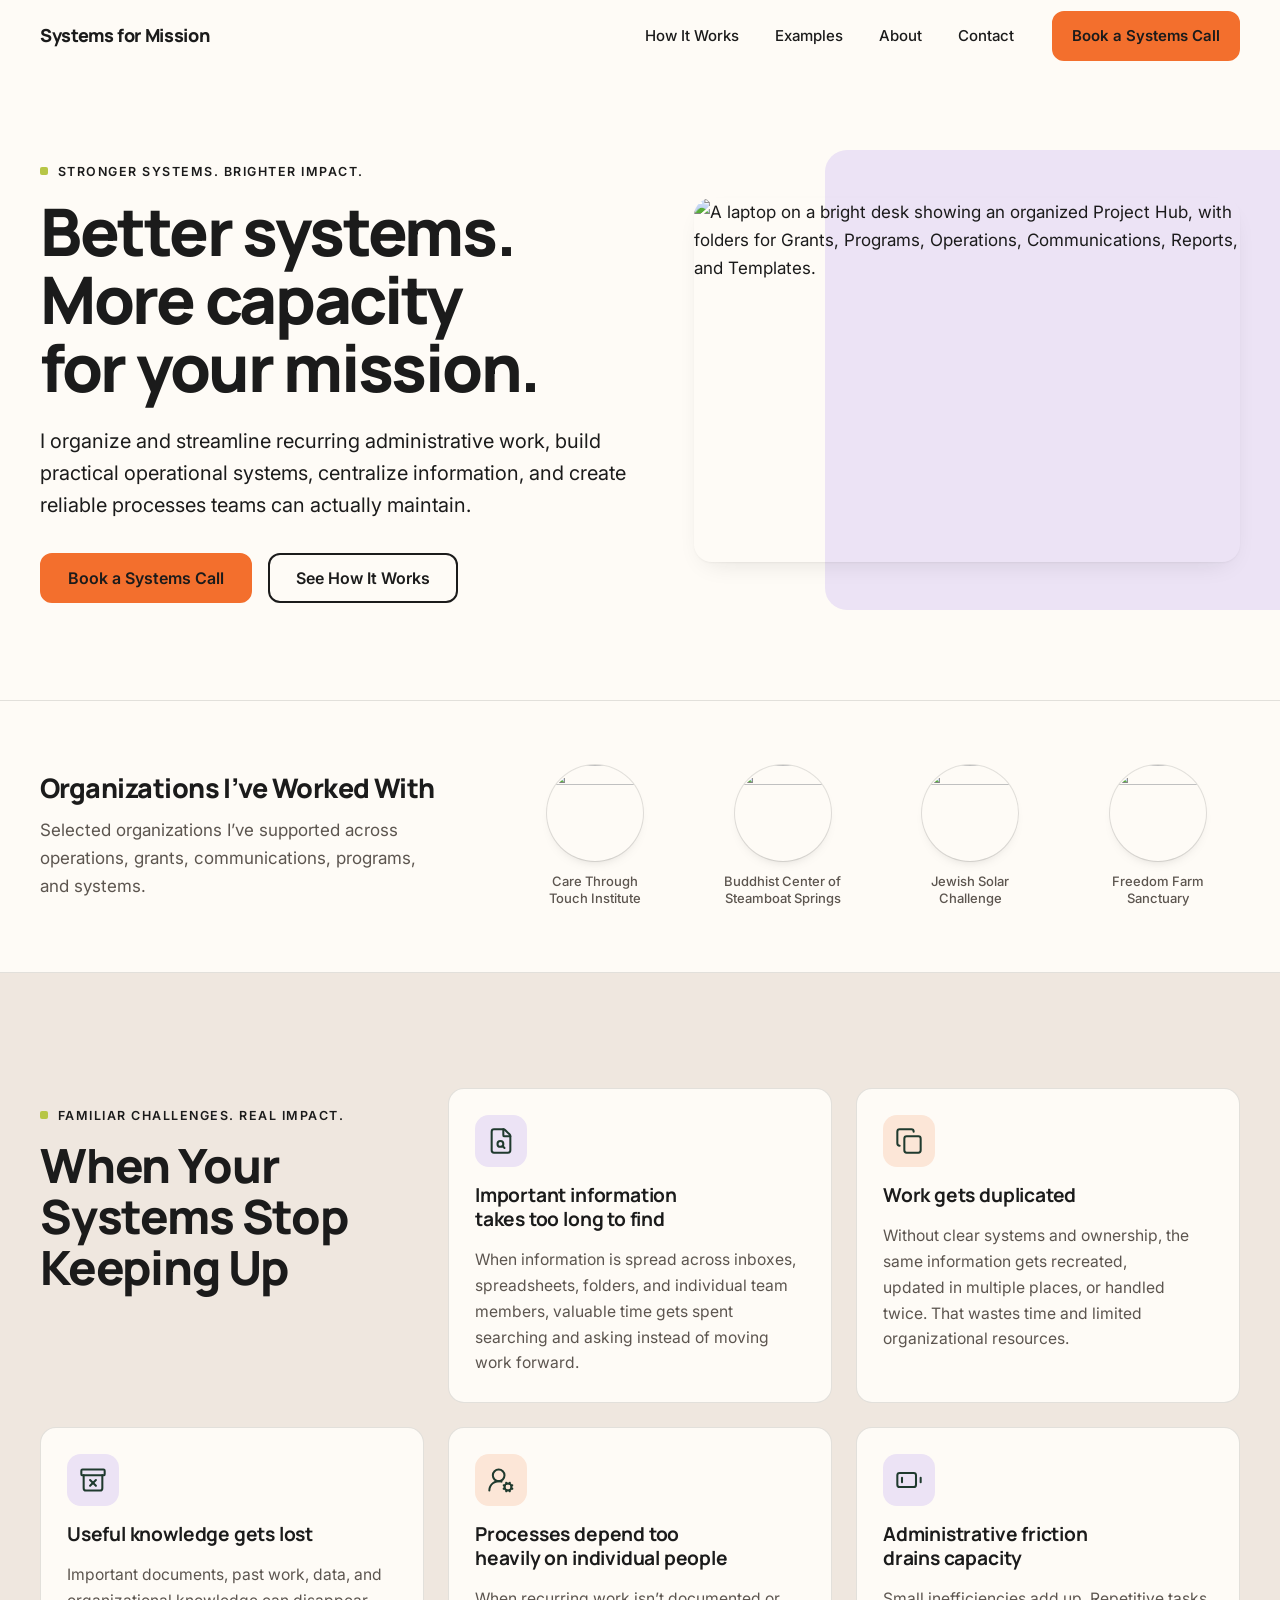
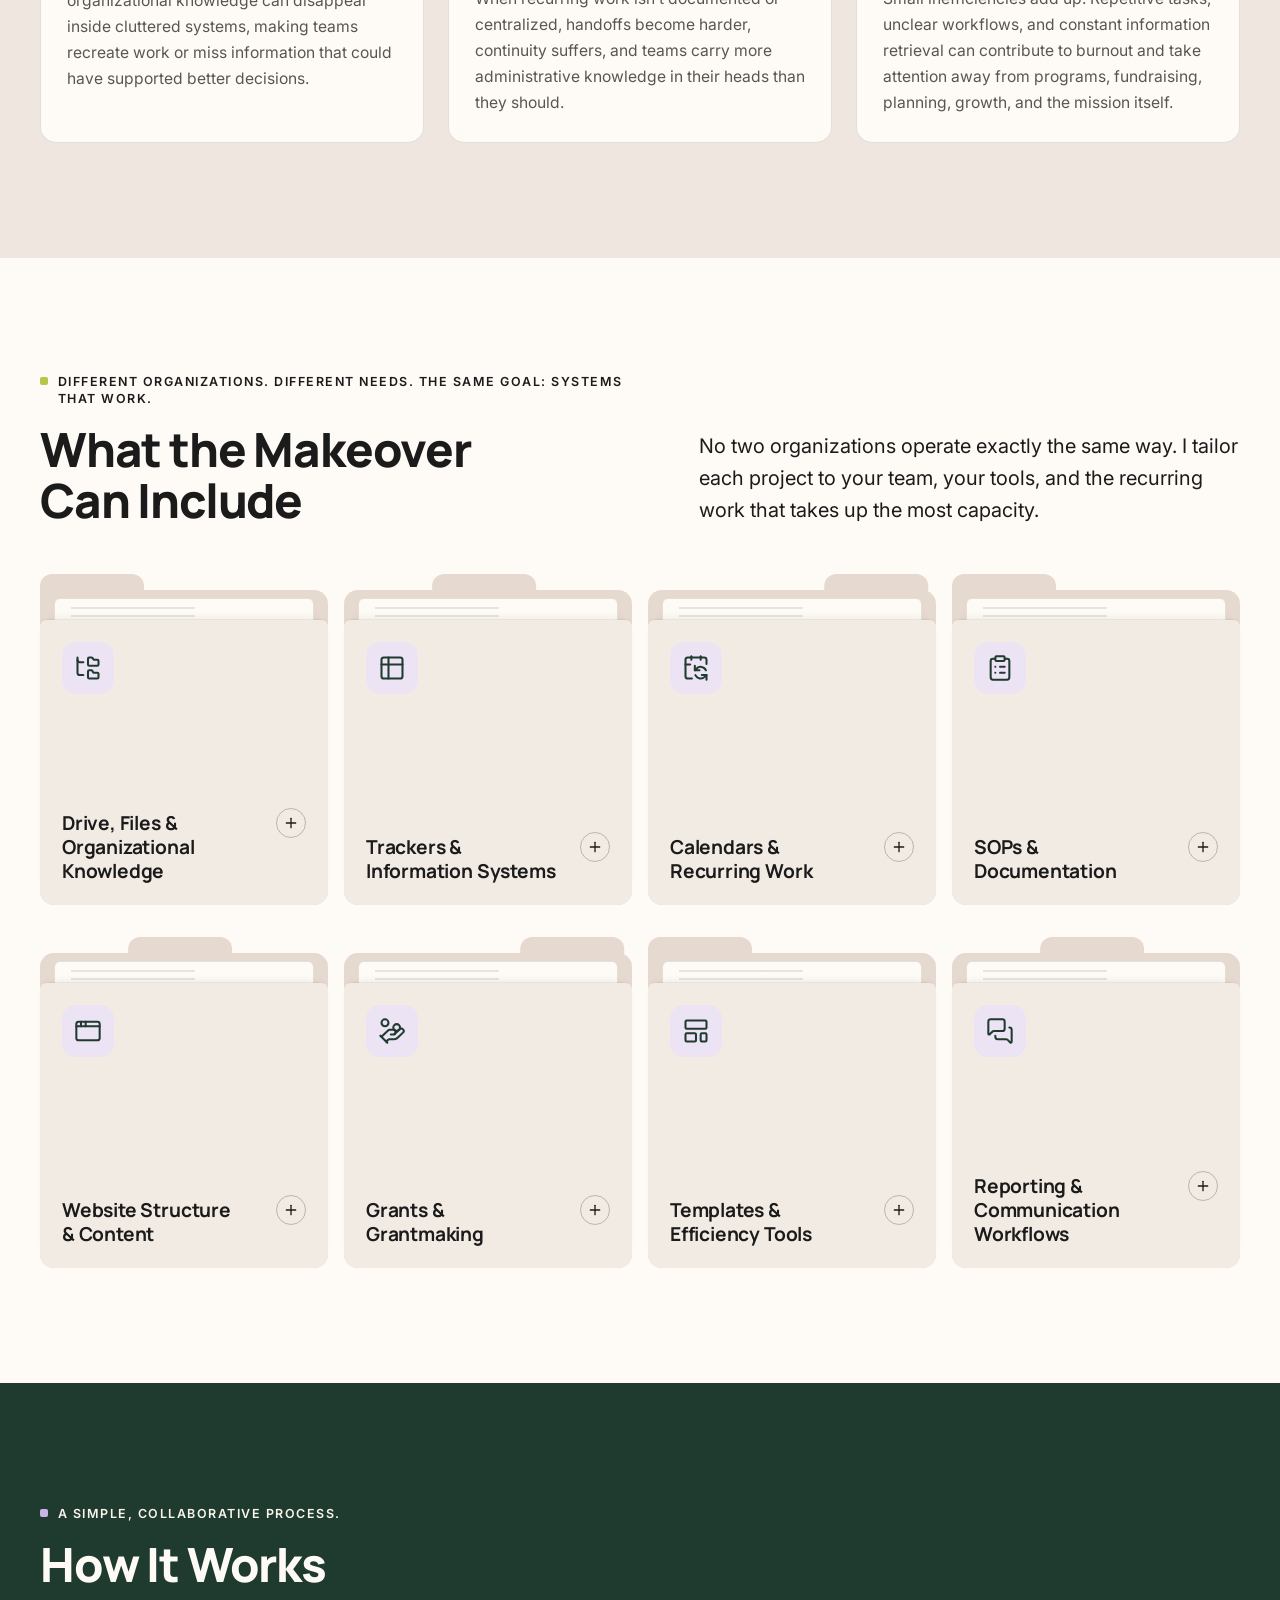
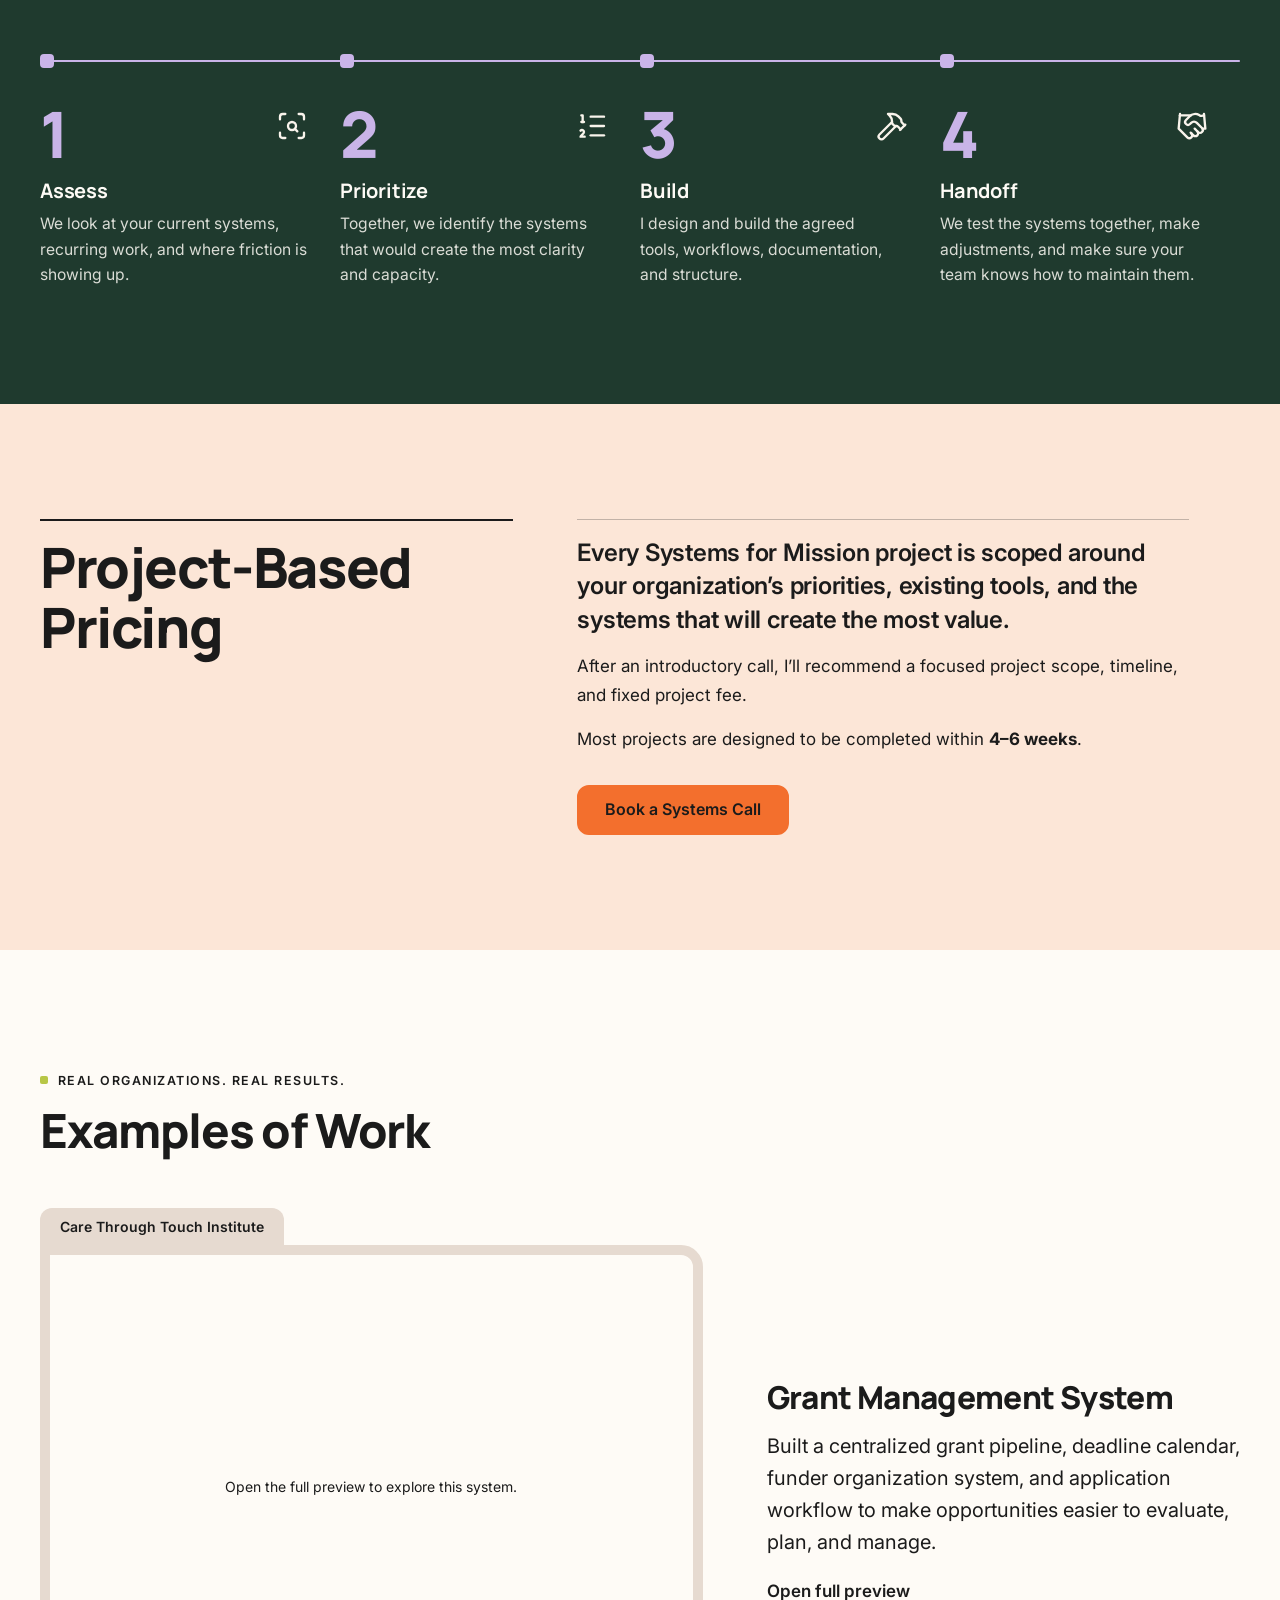
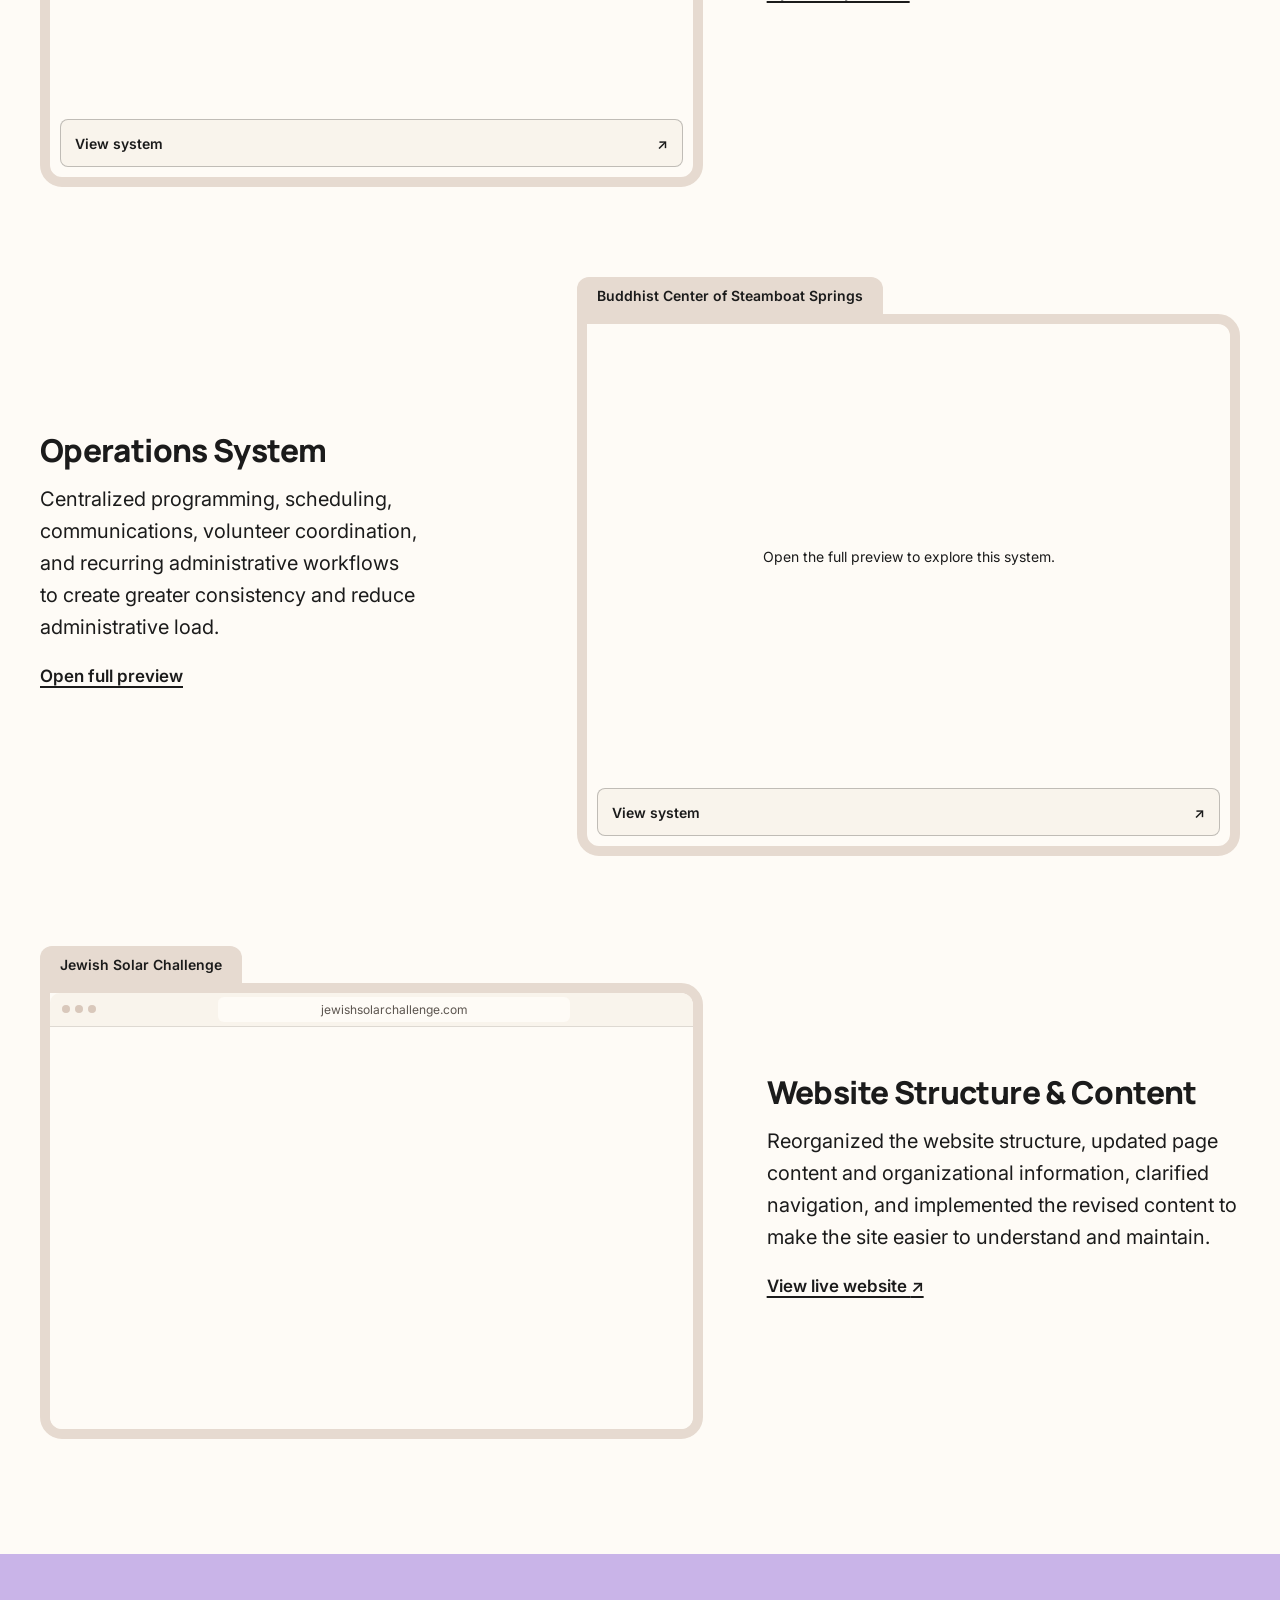
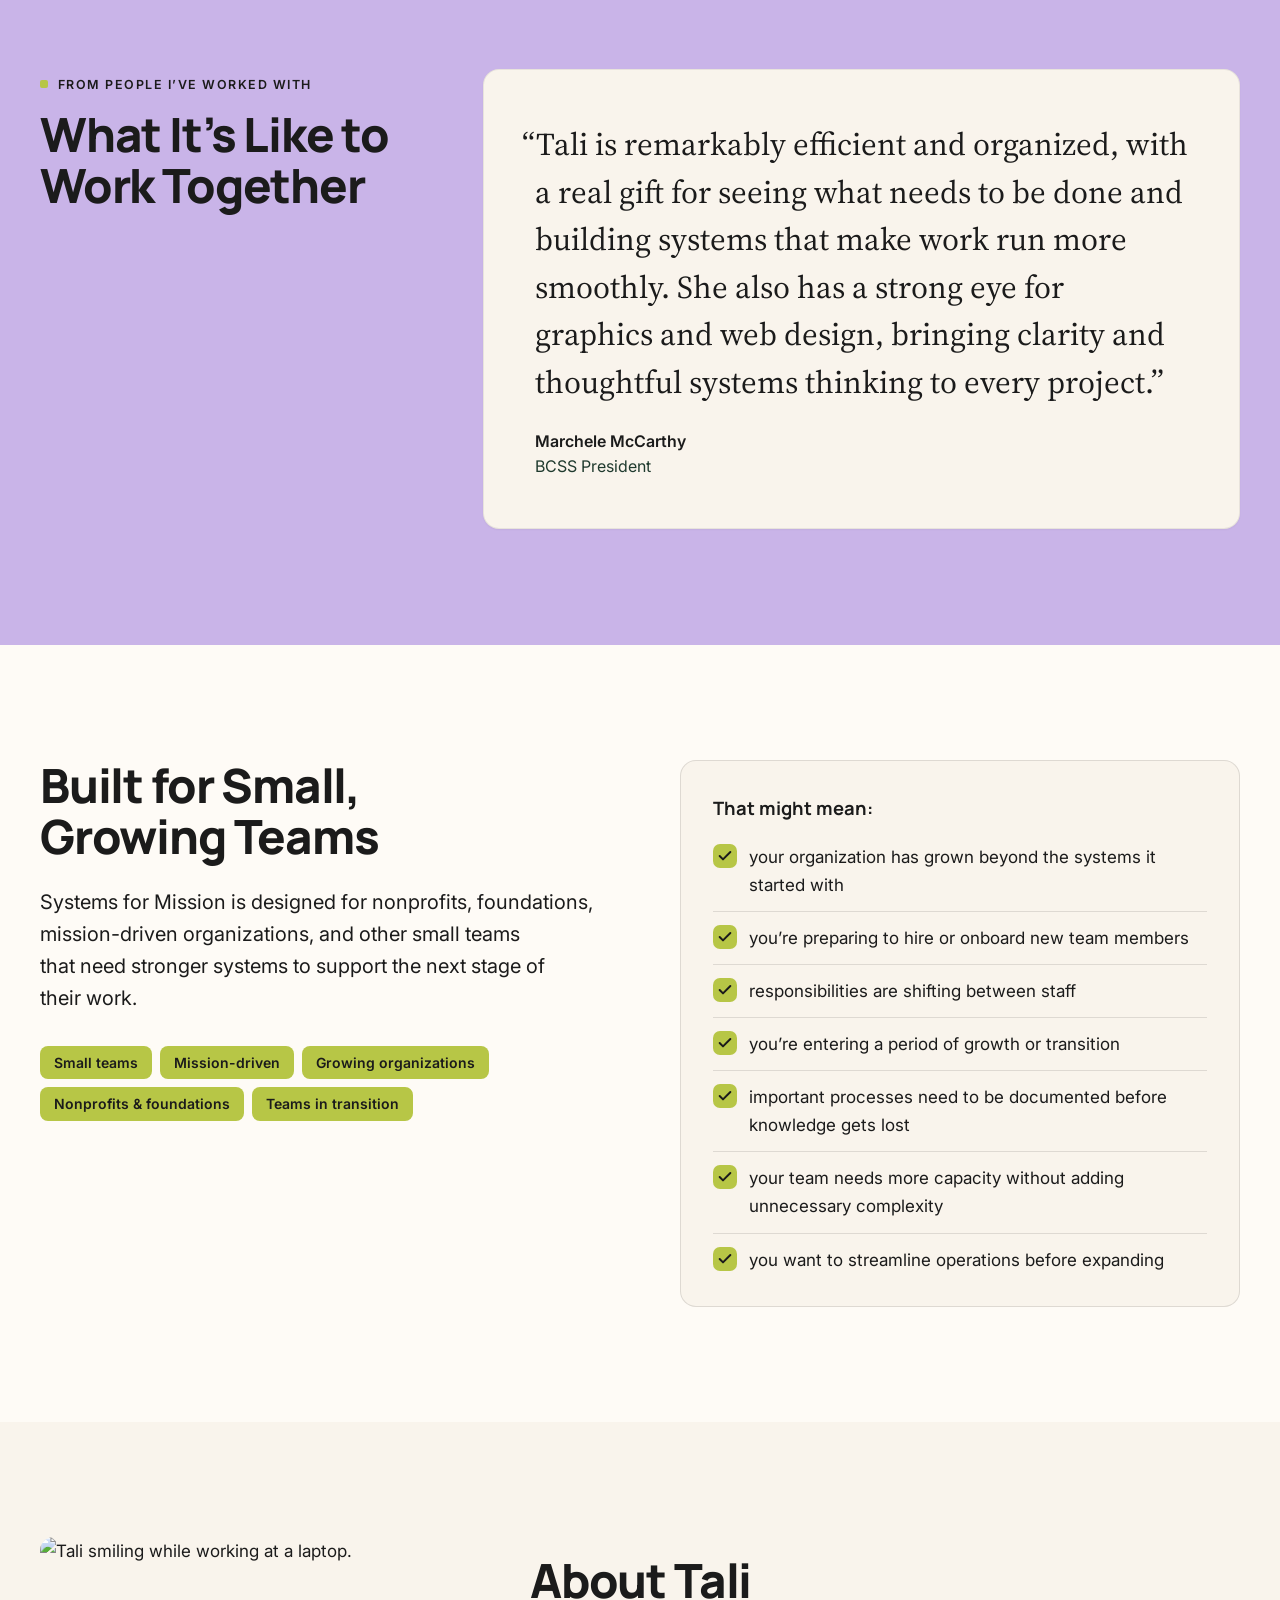
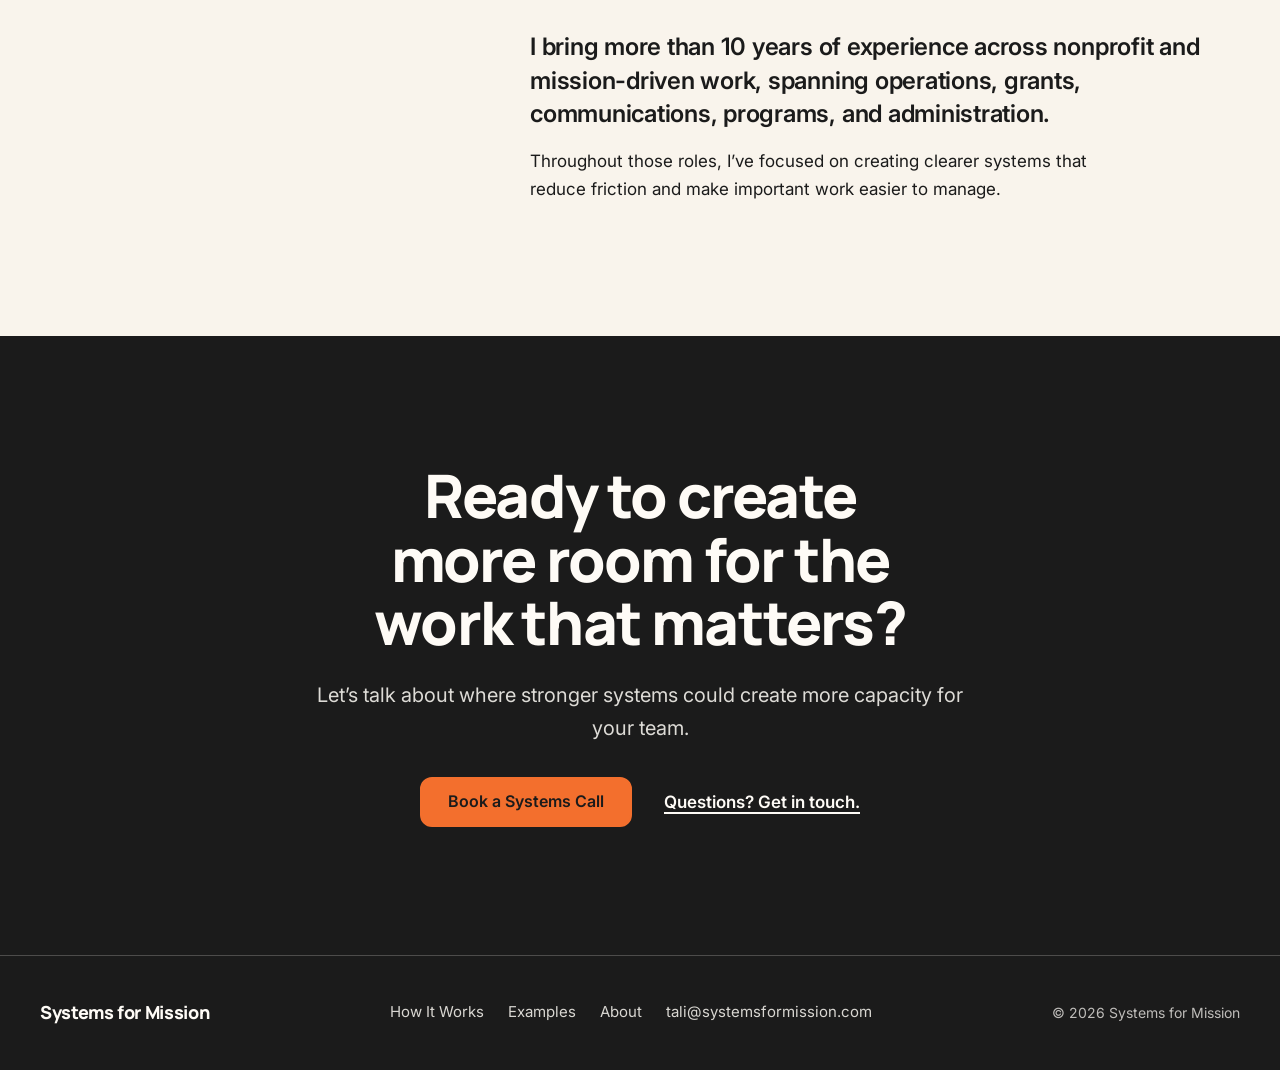
==== index.html @ cd00667f "Upload website" ====
<!doctype html>
<html lang="en">
<head>
  <meta charset="utf-8">
  <meta name="viewport" content="width=device-width, initial-scale=1">
  <title>Systems for Mission | Practical Operational Systems for Growing Teams</title>
  <meta name="description" content="Systems for Mission builds practical operational systems for nonprofits, foundations, mission-driven organizations, and growing teams, creating more clarity, consistency, and capacity for the work that matters.">
  <meta name="theme-color" content="#FEFBF6">

  <!-- Set og:url and an absolute og:image when the production domain and social image are ready. -->
  <meta property="og:type" content="website">
  <meta property="og:site_name" content="Systems for Mission">
  <meta property="og:title" content="Systems for Mission | Practical Operational Systems for Growing Teams">
  <meta property="og:description" content="Practical operational systems for nonprofits, foundations, mission-driven organizations, and growing teams. More clarity, consistency, and capacity for the work that matters.">
  <meta name="twitter:card" content="summary">

  <!-- Brand favicon -->
  <link rel="icon" href="assets/favicon.svg" type="image/svg+xml">

  <link rel="preconnect" href="https://fonts.googleapis.com">
  <link rel="preconnect" href="https://fonts.gstatic.com" crossorigin>
  <link rel="stylesheet" href="https://fonts.googleapis.com/css2?family=Inter:wght@400;500;600;700&family=Manrope:wght@600;700;800&family=Source+Serif+4:opsz,wght@8..60,400&display=swap">
  <link rel="stylesheet" href="styles.css">
  <script src="script.js" defer></script>
</head>
<body>
  <svg class="sprite" aria-hidden="true" focusable="false">
    <symbol id="i-file-search" viewBox="0 0 24 24"><path d="M6 22a2 2 0 0 1-2-2V4a2 2 0 0 1 2-2h8a2.4 2.4 0 0 1 1.704.706l3.588 3.588A2.4 2.4 0 0 1 20 8v12a2 2 0 0 1-2 2z"/><path d="M14 2v5a1 1 0 0 0 1 1h5"/><circle cx="11.5" cy="14.5" r="2.5"/><path d="M13.3 16.3 15 18"/></symbol>
    <symbol id="i-copy" viewBox="0 0 24 24"><rect width="14" height="14" x="8" y="8" rx="2" ry="2"/><path d="M4 16c-1.1 0-2-.9-2-2V4c0-1.1.9-2 2-2h10c1.1 0 2 .9 2 2"/></symbol>
    <symbol id="i-archive-x" viewBox="0 0 24 24"><rect width="20" height="5" x="2" y="3" rx="1"/><path d="M4 8v11a2 2 0 0 0 2 2h12a2 2 0 0 0 2-2V8"/><path d="m9.5 17 5-5"/><path d="m9.5 12 5 5"/></symbol>
    <symbol id="i-user-round-cog" viewBox="0 0 24 24"><path d="m14.305 19.53.923-.382"/><path d="m15.228 16.852-.923-.383"/><path d="m16.852 15.228-.383-.923"/><path d="m16.852 20.772-.383.924"/><path d="m19.148 15.228.383-.923"/><path d="m19.53 21.696-.382-.924"/><path d="M2 21a8 8 0 0 1 10.434-7.62"/><path d="m20.772 16.852.924-.383"/><path d="m20.772 19.148.924.383"/><circle cx="10" cy="8" r="5"/><circle cx="18" cy="18" r="3"/></symbol>
    <symbol id="i-battery-low" viewBox="0 0 24 24"><path d="M22 14v-4"/><path d="M6 14v-4"/><rect x="2" y="6" width="16" height="12" rx="2"/></symbol>
    <symbol id="i-hand-coins" viewBox="0 0 24 24"><path d="M11 15h2a2 2 0 1 0 0-4h-3c-.6 0-1.1.2-1.4.6L3 17"/><path d="m7 21 1.6-1.4c.3-.4.8-.6 1.4-.6h4c1.1 0 2.1-.4 2.8-1.2l4.6-4.4a2 2 0 0 0-2.750-2.910l-4.2 3.9"/><path d="m2 16 6 6"/><circle cx="16" cy="9" r="2.9"/><circle cx="6" cy="5" r="3"/></symbol>
    <symbol id="i-table-2" viewBox="0 0 24 24"><path d="M3 9h18"/><path d="M9 3v18"/><rect x="3" y="3" width="18" height="18" rx="2"/></symbol>
    <symbol id="i-calendar-sync" viewBox="0 0 24 24"><path d="M11 10v4h4"/><path d="m11 14 1.535-1.605a5 5 0 018 1.5"/><path d="M16 2v3"/><path d="m21 18-1.535 1.605a5 5 0 01-8-1.5"/><path d="M21 22v-4h-4"/><path d="M21 8.517V5a2 2 0 00-2-2H5a2 2 0 00-2 2v14a2 2 0 002 2h3.517"/><path d="M3 9h4"/><path d="M8 2v3"/></symbol>
    <symbol id="i-clipboard-list" viewBox="0 0 24 24"><rect width="8" height="4" x="8" y="2" rx="1" ry="1"/><path d="M16 4h2a2 2 0 0 1 2 2v14a2 2 0 0 1-2 2H6a2 2 0 0 1-2-2V6a2 2 0 0 1 2-2h2"/><path d="M12 11h4"/><path d="M12 16h4"/><path d="M8 11h.01"/><path d="M8 16h.01"/></symbol>
    <symbol id="i-folder-tree" viewBox="0 0 24 24"><path d="M20 10a1 1 0 0 0 1-1V6a1 1 0 0 0-1-1h-2.5a1 1 0 0 1-.8-.4l-.9-1.2A1 1 0 0 0 15 3h-2a1 1 0 0 0-1 1v5a1 1 0 0 0 1 1Z"/><path d="M20 21a1 1 0 0 0 1-1v-3a1 1 0 0 0-1-1h-2.9a1 1 0 0 1-.88-.55l-.42-.85a1 1 0 0 0-.92-.6H13a1 1 0 0 0-1 1v5a1 1 0 0 0 1 1Z"/><path d="M3 5a2 2 0 0 0 2 2h3"/><path d="M3 3v13a2 2 0 0 0 2 2h3"/></symbol>
    <symbol id="i-layout-template" viewBox="0 0 24 24"><rect width="18" height="7" x="3" y="3" rx="1"/><rect width="9" height="7" x="3" y="14" rx="1"/><rect width="5" height="7" x="16" y="14" rx="1"/></symbol>
    <symbol id="i-messages-square" viewBox="0 0 24 24"><path d="M16 10a2 2 0 0 1-2 2H6.828a2 2 0 0 0-1.414.586l-2.202 2.202A.71.71 0 0 1 2 14.286V4a2 2 0 0 1 2-2h10a2 2 0 0 1 2 2z"/><path d="M20 9a2 2 0 0 1 2 2v10.286a.71.71 0 0 1-1.212.502l-2.202-2.202A2 2 0 0 0 17.172 19H10a2 2 0 0 1-2-2v-1"/></symbol>
    <symbol id="i-scan-search" viewBox="0 0 24 24"><path d="M3 7V5a2 2 0 0 1 2-2h2"/><path d="M17 3h2a2 2 0 0 1 2 2v2"/><path d="M21 17v2a2 2 0 0 1-2 2h-2"/><path d="M7 21H5a2 2 0 0 1-2-2v-2"/><circle cx="12" cy="12" r="3"/><path d="m16 16-1.9-1.9"/></symbol>
    <symbol id="i-list-ordered" viewBox="0 0 24 24"><path d="M11 5h10"/><path d="M11 12h10"/><path d="M11 19h10"/><path d="M4 4h1v5"/><path d="M4 9h2"/><path d="M6.5 20H3.4c0-1 2.6-1.925 2.6-3.5a1.5 1.5 0 0 0-2.6-1.020"/></symbol>
    <symbol id="i-hammer" viewBox="0 0 24 24"><path d="m15 12-9.373 9.373a1 1 0 0 1-3.001-3L12 9"/><path d="m18 15 4-4"/><path d="m21.5 11.5-1.914-1.914A2 2 0 0 1 19 8.172v-.344a2 2 0 0 0-.586-1.414l-1.657-1.657A6 6 0 0 0 12.516 3H9l1.243 1.243A6 6 0 0 1 12 8.485V10l2 2h1.172a2 2 0 0 1 1.414.586L18.5 14.5"/></symbol>
    <symbol id="i-handshake" viewBox="0 0 24 24"><path d="m11 17 2 2a1 1 0 1 0 3-3"/><path d="m14 14 2.5 2.5a1 1 0 1 0 3-3l-3.880-3.880a3 3 0 0 0-4.240 0l-.880.880a1 1 0 1 1-3-3l2.810-2.810a5.790 5.790 0 0 1 7.060-.870l.470.280a2 2 0 0 0 1.420.250L21 4"/><path d="m21 3 1 11h-2"/><path d="M3 3 2 14l6.5 6.5a1 1 0 1 0 3-3"/><path d="M3 4h8"/></symbol>
    <symbol id="i-check" viewBox="0 0 24 24"><path d="M20 6 9 17l-5-5"/></symbol>
    <symbol id="i-menu" viewBox="0 0 24 24"><path d="M4 5h16"/><path d="M4 12h16"/><path d="M4 19h16"/></symbol>
    <symbol id="i-app-window" viewBox="0 0 24 24"><rect x="2" y="4" width="20" height="16" rx="2"/><path d="M10 4v4"/><path d="M2 8h20"/><path d="M6 4v4"/></symbol>
    <symbol id="i-plus" viewBox="0 0 24 24"><path d="M5 12h14"/><path d="M12 5v14"/></symbol>
    <symbol id="i-x" viewBox="0 0 24 24"><path d="M18 6 6 18"/><path d="m6 6 12 12"/></symbol>
  </svg>
  <a class="skip-link" href="#main">Skip to main content</a>

  <header class="site-header" id="top">
    <div class="container header-inner">
      <a class="wordmark" href="#top" aria-label="Systems for Mission, back to top">Systems for Mission</a>

      <nav class="site-nav" id="site-nav" aria-label="Main">
        <ul class="nav-list">
          <li><a href="#how-it-works">How It Works</a></li>
          <li><a href="#examples">Examples</a></li>
          <li><a href="#about">About</a></li>
          <li><a href="#contact">Contact</a></li>
        </ul>
        <a class="btn btn-primary nav-cta-mobile" data-booking-link href="https://calendar.app.google/jnBJVvNXCExCcWvy8" target="_blank" rel="noopener noreferrer">Book a Systems Call<span class="visually-hidden"> (opens in a new tab)</span></a>
      </nav>

      <div class="header-actions">
        <a class="btn btn-primary btn-sm header-cta" data-booking-link href="https://calendar.app.google/jnBJVvNXCExCcWvy8" target="_blank" rel="noopener noreferrer">Book a Systems Call<span class="visually-hidden"> (opens in a new tab)</span></a>
        <button class="menu-toggle" type="button" aria-expanded="false" aria-controls="site-nav">
          <svg class="icon icon-ui icon-open" aria-hidden="true"><use href="#i-menu"/></svg>
          <svg class="icon icon-ui icon-close" aria-hidden="true"><use href="#i-x"/></svg>
          <span class="visually-hidden">Menu</span>
        </button>
      </div>
    </div>
  </header>

  <main id="main" tabindex="-1">

    <!-- HERO: open editorial two-column -->
    <section class="hero" aria-labelledby="hero-title">
      <div class="container hero-grid">
        <div class="hero-copy">
          <p class="label">Stronger systems. Brighter impact.</p>
          <h1 class="hero-title" id="hero-title">
            <span>Better systems.</span>
            <span>More capacity</span>
            <span>for your mission.</span>
          </h1>
          <p class="hero-lead">I organize and streamline recurring administrative work, build practical operational systems, centralize information, and create reliable processes teams can actually maintain.</p>
          <div class="btn-row">
            <a class="btn btn-primary" data-booking-link href="https://calendar.app.google/jnBJVvNXCExCcWvy8" target="_blank" rel="noopener noreferrer">Book a Systems Call<span class="visually-hidden"> (opens in a new tab)</span></a>
            <a class="btn btn-secondary" href="#how-it-works">See How It Works</a>
          </div>
        </div>
        <div class="hero-media">
          <img src="assets/hero-systems-for-mission.webp" width="1600" height="1067" fetchpriority="high" decoding="async"
               alt="A laptop on a bright desk showing an organized Project Hub, with folders for Grants, Programs, Operations, Communications, Reports, and Templates.">
        </div>
      </div>
    </section>

    <!-- ORGANIZATIONS: minimal credibility strip -->
    <section class="orgs" aria-labelledby="orgs-title">
      <div class="container orgs-grid">
        <div class="orgs-copy">
          <h2 class="orgs-title" id="orgs-title">Organizations I’ve Worked With</h2>
          <p>Selected organizations I’ve supported across operations, grants, communications, programs, and systems.</p>
        </div>
        <ul class="logo-list">
          <li class="logo-item">
            <img src="assets/logo-cti.webp" width="240" height="240" loading="lazy" decoding="async" alt="">
            <span>Care Through Touch Institute</span>
          </li>
          <li class="logo-item">
            <img src="assets/logo-buddhist-center.webp" width="240" height="240" loading="lazy" decoding="async" alt="">
            <span>Buddhist Center of Steamboat Springs</span>
          </li>
          <li class="logo-item">
            <img src="assets/logo-jewish-solar-challenge.webp" width="240" height="240" loading="lazy" decoding="async" alt="">
            <span>Jewish Solar Challenge</span>
          </li>
          <li class="logo-item">
            <img src="assets/logo-freedom-farm-sanctuary.webp" width="240" height="240" loading="lazy" decoding="async" alt="">
            <span>Freedom Farm Sanctuary</span>
          </li>
        </ul>
      </div>
    </section>

    <!-- PAIN POINTS: compact, cohesive grid -->
    <section class="section section-sand" aria-labelledby="pain-title">
      <div class="container">
        <div class="pain-grid">
          <header class="pain-intro">
            <p class="label">Familiar challenges. Real impact.</p>
            <h2 class="section-title" id="pain-title">When Your Systems Stop Keeping Up</h2>
          </header>

          <article class="card pain-card">
            <span class="icon-box"><svg class="icon" aria-hidden="true"><use href="#i-file-search"/></svg></span>
            <h3 class="card-title">Important information takes too long to find</h3>
            <p>When information is spread across inboxes, spreadsheets, folders, and individual team members, valuable time gets spent searching and asking instead of moving work forward.</p>
          </article>

          <article class="card pain-card">
            <span class="icon-box icon-box-warm"><svg class="icon" aria-hidden="true"><use href="#i-copy"/></svg></span>
            <h3 class="card-title">Work gets duplicated</h3>
            <p>Without clear systems and ownership, the same information gets recreated, updated in multiple places, or handled twice. That wastes time and limited organizational resources.</p>
          </article>

          <article class="card pain-card">
            <span class="icon-box"><svg class="icon" aria-hidden="true"><use href="#i-archive-x"/></svg></span>
            <h3 class="card-title">Useful knowledge gets lost</h3>
            <p>Important documents, past work, data, and organizational knowledge can disappear inside cluttered systems, making teams recreate work or miss information that could have supported better decisions.</p>
          </article>

          <article class="card pain-card">
            <span class="icon-box icon-box-warm"><svg class="icon" aria-hidden="true"><use href="#i-user-round-cog"/></svg></span>
            <h3 class="card-title">Processes depend too heavily on individual people</h3>
            <p>When recurring work isn’t documented or centralized, handoffs become harder, continuity suffers, and teams carry more administrative knowledge in their heads than they should.</p>
          </article>

          <article class="card pain-card">
            <span class="icon-box"><svg class="icon" aria-hidden="true"><use href="#i-battery-low"/></svg></span>
            <h3 class="card-title">Administrative friction drains capacity</h3>
            <p>Small inefficiencies add up. Repetitive tasks, unclear workflows, and constant information retrieval can contribute to burnout and take attention away from programs, fundraising, planning, growth, and the mission itself.</p>
          </article>
        </div>
      </div>
    </section>

    <!-- SERVICES: interactive file folders -->
    <section class="section services" aria-labelledby="services-title">
      <div class="container">
        <div class="folders">
          <header class="folders-intro">
            <p class="label">Different organizations. Different needs. The same goal: systems that work.</p>
            <h2 class="section-title" id="services-title">What the Makeover Can Include</h2>
            <p class="intro">No two organizations operate exactly the same way. I tailor each project to your team, your tools, and the recurring work that takes up the most capacity.</p>
          </header>

          <ul class="folder-list" role="list">
          <li class="folder">
            <span class="folder-tab" aria-hidden="true"></span>
            <span class="folder-paper" aria-hidden="true"></span>
            <div class="folder-front">
              <span class="icon-box"><svg class="icon" aria-hidden="true"><use href="#i-folder-tree"/></svg></span>
              <div class="folder-content">
                <h3 class="folder-title">
                  <button class="folder-toggle" type="button" aria-expanded="false" aria-controls="svc-1">
                    <span>Drive, Files &amp; Organizational Knowledge</span>
                    <svg class="icon icon-plus" aria-hidden="true"><use href="#i-plus"/></svg>
                  </button>
                </h3>
                <div class="folder-desc" id="svc-1"><div><p>A complete reorganization of your Drive or file-management system, including clearer folder structures, naming conventions, filing systems, and master documents.</p></div></div>
              </div>
            </div>
          </li>
          <li class="folder">
            <span class="folder-tab" aria-hidden="true"></span>
            <span class="folder-paper" aria-hidden="true"></span>
            <div class="folder-front">
              <span class="icon-box"><svg class="icon" aria-hidden="true"><use href="#i-table-2"/></svg></span>
              <div class="folder-content">
                <h3 class="folder-title">
                  <button class="folder-toggle" type="button" aria-expanded="false" aria-controls="svc-2">
                    <span>Trackers &amp; Information Systems</span>
                    <svg class="icon icon-plus" aria-hidden="true"><use href="#i-plus"/></svg>
                  </button>
                </h3>
                <div class="folder-desc" id="svc-2"><div><p>Clear, centralized trackers for programs, contacts, projects, outreach, data, deadlines, and other information your team needs to manage consistently.</p></div></div>
              </div>
            </div>
          </li>
          <li class="folder">
            <span class="folder-tab" aria-hidden="true"></span>
            <span class="folder-paper" aria-hidden="true"></span>
            <div class="folder-front">
              <span class="icon-box"><svg class="icon" aria-hidden="true"><use href="#i-calendar-sync"/></svg></span>
              <div class="folder-content">
                <h3 class="folder-title">
                  <button class="folder-toggle" type="button" aria-expanded="false" aria-controls="svc-3">
                    <span>Calendars &amp; Recurring Work</span>
                    <svg class="icon icon-plus" aria-hidden="true"><use href="#i-plus"/></svg>
                  </button>
                </h3>
                <div class="folder-desc" id="svc-3"><div><p>Practical systems for recurring responsibilities, deadlines, scheduling, reminders, and planning ahead.</p></div></div>
              </div>
            </div>
          </li>
          <li class="folder">
            <span class="folder-tab" aria-hidden="true"></span>
            <span class="folder-paper" aria-hidden="true"></span>
            <div class="folder-front">
              <span class="icon-box"><svg class="icon" aria-hidden="true"><use href="#i-clipboard-list"/></svg></span>
              <div class="folder-content">
                <h3 class="folder-title">
                  <button class="folder-toggle" type="button" aria-expanded="false" aria-controls="svc-4">
                    <span>SOPs &amp; Documentation</span>
                    <svg class="icon icon-plus" aria-hidden="true"><use href="#i-plus"/></svg>
                  </button>
                </h3>
                <div class="folder-desc" id="svc-4"><div><p>Straightforward guides, checklists, and documentation that make recurring processes easier to follow, share, and hand off.</p></div></div>
              </div>
            </div>
          </li>
          <li class="folder">
            <span class="folder-tab" aria-hidden="true"></span>
            <span class="folder-paper" aria-hidden="true"></span>
            <div class="folder-front">
              <span class="icon-box"><svg class="icon" aria-hidden="true"><use href="#i-app-window"/></svg></span>
              <div class="folder-content">
                <h3 class="folder-title">
                  <button class="folder-toggle" type="button" aria-expanded="false" aria-controls="svc-5">
                    <span>Website Structure &amp; Content</span>
                    <svg class="icon icon-plus" aria-hidden="true"><use href="#i-plus"/></svg>
                  </button>
                </h3>
                <div class="folder-desc" id="svc-5"><div><p>Reorganizing website pages, updating copy and information, improving navigation, and implementing changes on platforms such as Wix and Squarespace.</p></div></div>
              </div>
            </div>
          </li>
          <li class="folder">
            <span class="folder-tab" aria-hidden="true"></span>
            <span class="folder-paper" aria-hidden="true"></span>
            <div class="folder-front">
              <span class="icon-box"><svg class="icon" aria-hidden="true"><use href="#i-hand-coins"/></svg></span>
              <div class="folder-content">
                <h3 class="folder-title">
                  <button class="folder-toggle" type="button" aria-expanded="false" aria-controls="svc-6">
                    <span>Grants &amp; Grantmaking</span>
                    <svg class="icon icon-plus" aria-hidden="true"><use href="#i-plus"/></svg>
                  </button>
                </h3>
                <div class="folder-desc" id="svc-6"><div><p>Systems for both sides of the funding process, from managing opportunities, applications, deadlines, and reporting to organizing applicants, grantees, reviews, decisions, and award tracking.</p></div></div>
              </div>
            </div>
          </li>
          <li class="folder">
            <span class="folder-tab" aria-hidden="true"></span>
            <span class="folder-paper" aria-hidden="true"></span>
            <div class="folder-front">
              <span class="icon-box"><svg class="icon" aria-hidden="true"><use href="#i-layout-template"/></svg></span>
              <div class="folder-content">
                <h3 class="folder-title">
                  <button class="folder-toggle" type="button" aria-expanded="false" aria-controls="svc-7">
                    <span>Templates &amp; Efficiency Tools</span>
                    <svg class="icon icon-plus" aria-hidden="true"><use href="#i-plus"/></svg>
                  </button>
                </h3>
                <div class="folder-desc" id="svc-7"><div><p>Reusable templates, master documents, agreements, email language, and other tools that reduce repetitive work and make processes more consistent.</p></div></div>
              </div>
            </div>
          </li>
          <li class="folder">
            <span class="folder-tab" aria-hidden="true"></span>
            <span class="folder-paper" aria-hidden="true"></span>
            <div class="folder-front">
              <span class="icon-box"><svg class="icon" aria-hidden="true"><use href="#i-messages-square"/></svg></span>
              <div class="folder-content">
                <h3 class="folder-title">
                  <button class="folder-toggle" type="button" aria-expanded="false" aria-controls="svc-8">
                    <span>Reporting &amp; Communication Workflows</span>
                    <svg class="icon icon-plus" aria-hidden="true"><use href="#i-plus"/></svg>
                  </button>
                </h3>
                <div class="folder-desc" id="svc-8"><div><p>Simple systems for collecting information, preparing updates, tracking progress, and supporting recurring internal or external communications.</p></div></div>
              </div>
            </div>
          </li>
          </ul>
        </div>
      </div>
    </section>

    <!-- HOW IT WORKS: Pine section with a process flow -->
    <section class="section how" id="how-it-works" aria-labelledby="how-title">
      <div class="container">
        <header class="how-head">
          <p class="label label-on-dark">A simple, collaborative process.</p>
          <h2 class="section-title" id="how-title">How It Works</h2>
        </header>
        <ol class="steps">
          <li class="step">
            <span class="step-node" aria-hidden="true"></span>
            <div class="step-head">
              <span class="step-num" aria-hidden="true">1</span>
              <svg class="icon icon-step" aria-hidden="true"><use href="#i-scan-search"/></svg>
            </div>
            <h3 class="card-title"><span class="visually-hidden">Step 1: </span>Assess</h3>
            <p>We look at your current systems, recurring work, and where friction is showing up.</p>
          </li>
          <li class="step">
            <span class="step-node" aria-hidden="true"></span>
            <div class="step-head">
              <span class="step-num" aria-hidden="true">2</span>
              <svg class="icon icon-step" aria-hidden="true"><use href="#i-list-ordered"/></svg>
            </div>
            <h3 class="card-title"><span class="visually-hidden">Step 2: </span>Prioritize</h3>
            <p>Together, we identify the systems that would create the most clarity and capacity.</p>
          </li>
          <li class="step">
            <span class="step-node" aria-hidden="true"></span>
            <div class="step-head">
              <span class="step-num" aria-hidden="true">3</span>
              <svg class="icon icon-step" aria-hidden="true"><use href="#i-hammer"/></svg>
            </div>
            <h3 class="card-title"><span class="visually-hidden">Step 3: </span>Build</h3>
            <p>I design and build the agreed tools, workflows, documentation, and structure.</p>
          </li>
          <li class="step">
            <span class="step-node" aria-hidden="true"></span>
            <div class="step-head">
              <span class="step-num" aria-hidden="true">4</span>
              <svg class="icon icon-step" aria-hidden="true"><use href="#i-handshake"/></svg>
            </div>
            <h3 class="card-title"><span class="visually-hidden">Step 4: </span>Handoff</h3>
            <p>We test the systems together, make adjustments, and make sure your team knows how to maintain them.</p>
          </li>
        </ol>
      </div>
    </section>

    <!-- PRICING: apricot-tinted editorial -->
    <section class="section pricing" aria-labelledby="pricing-title">
      <div class="container pricing-grid">
        <h2 class="section-title pricing-title" id="pricing-title"><span class="nowrap">Project-Based</span> Pricing</h2>
        <div class="pricing-body">
          <p class="pricing-lead">Every Systems for Mission project is scoped around your organization’s priorities, existing tools, and the systems that will create the most value.</p>
          <p>After an introductory call, I’ll recommend a focused project scope, timeline, and fixed project fee.</p>
          <p>Most projects are designed to be completed within <strong>4–6 weeks</strong>.</p>
          <a class="btn btn-primary" data-booking-link href="https://calendar.app.google/jnBJVvNXCExCcWvy8" target="_blank" rel="noopener noreferrer">Book a Systems Call<span class="visually-hidden"> (opens in a new tab)</span></a>
        </div>
      </div>
    </section>

    <!-- EXAMPLES: complete, locally rendered HTML systems -->
    <section class="section" id="examples" aria-labelledby="examples-title">
      <div class="container">
        <header class="section-head">
          <p class="label">Real organizations. Real results.</p>
          <h2 class="section-title" id="examples-title">Examples of Work</h2>
        </header>

        <div class="cases">
          <article class="case">
            <div class="case-file">
              <p class="case-tab">Care Through Touch Institute</p>
              <div class="case-media system-preview" data-system="assets/grant-pipeline.html">
                <div class="system-overview" aria-hidden="true">
                  <iframe src="assets/grant-pipeline.html" title="Grant Management System overview" loading="lazy" tabindex="-1" inert></iframe>
                  <p class="preview-fallback">Open the full preview to explore this system.</p>
                </div>
                <a class="preview-open" href="assets/grant-pipeline.html" data-preview data-title="Grant Management System">View system <span aria-hidden="true">↗</span><span class="visually-hidden">: Grant Management System</span></a>
              </div>
            </div>
            <div class="case-copy">
              <h3 class="case-title">Grant Management System</h3>
              <p>Built a centralized grant pipeline, deadline calendar, funder organization system, and application workflow to make opportunities easier to evaluate, plan, and manage.</p>
              <a class="text-link case-link" href="assets/grant-pipeline.html" data-preview data-title="Grant Management System">Open full preview<span class="visually-hidden">: Grant Management System</span></a>
            </div>
          </article>

          <article class="case case-flip">
            <div class="case-file">
              <p class="case-tab">Buddhist Center of Steamboat Springs</p>
              <div class="case-media system-preview" data-system="assets/operations-tracker.html">
                <div class="system-overview" aria-hidden="true">
                  <iframe src="assets/operations-tracker.html" title="Operations System overview" loading="lazy" tabindex="-1" inert></iframe>
                  <p class="preview-fallback">Open the full preview to explore this system.</p>
                </div>
                <a class="preview-open" href="assets/operations-tracker.html" data-preview data-title="Operations System">View system <span aria-hidden="true">↗</span><span class="visually-hidden">: Operations System</span></a>
              </div>
            </div>
            <div class="case-copy">
              <h3 class="case-title">Operations System</h3>
              <p>Centralized programming, scheduling, communications, volunteer coordination, and recurring administrative workflows to create greater consistency and reduce administrative load.</p>
              <a class="text-link case-link" href="assets/operations-tracker.html" data-preview data-title="Operations System">Open full preview<span class="visually-hidden">: Operations System</span></a>
            </div>
          </article>

          <article class="case">
            <div class="case-file">
              <p class="case-tab">Jewish Solar Challenge</p>
              <div class="case-media site-preview">
                <div class="site-bar" aria-hidden="true">
                  <span class="site-dots"><i></i><i></i><i></i></span>
                  <span class="site-url">jewishsolarchallenge.com</span>
                </div>
                <div class="site-frame">
                  <iframe src="https://www.jewishsolarchallenge.com/"
                          title="Jewish Solar Challenge Website — live, scrollable homepage"
                          loading="lazy"></iframe>
                </div>
              </div>
            </div>
            <div class="case-copy">
              <h3 class="case-title">Website Structure &amp; Content</h3>
              <p>Reorganized the website structure, updated page content and organizational information, clarified navigation, and implemented the revised content to make the site easier to understand and maintain.</p>
              <a class="text-link case-link" href="https://www.jewishsolarchallenge.com/" target="_blank" rel="noopener">View live website <span aria-hidden="true">↗</span><span class="visually-hidden"> (opens in a new tab)</span></a>
            </div>
          </article>
        </div>
      </div>
    </section>

    <!-- TESTIMONIAL: lavender editorial block -->
    <section class="section testimonials-section" aria-labelledby="testimonials-title">
      <div class="container">
        <header class="section-head">
          <p class="label">From people I’ve worked with</p>
          <h2 class="section-title" id="testimonials-title">What It’s Like to Work Together</h2>
        </header>

        <div class="testimonials">
          <!-- Additional approved testimonials can be added as subsequent figures. -->
          <figure class="quote quote-card">
            <blockquote>
              <p>“Tali is remarkably efficient and organized, with a real gift for seeing what needs to be done and building systems that make work run more smoothly. She also has a strong eye for graphics and web design, bringing clarity and thoughtful systems thinking to every project.”</p>
            </blockquote>
            <figcaption><strong>Marchele McCarthy</strong><span>BCSS President</span></figcaption>
          </figure>
        </div>
      </div>
    </section>

    <!-- WHO IT'S FOR -->
    <section class="section" aria-labelledby="audience-title">
      <div class="container audience-grid">
        <div class="audience-intro">
          <h2 class="section-title" id="audience-title">Built for Small, Growing Teams</h2>
          <p class="intro">Systems for Mission is designed for nonprofits, foundations, mission-driven organizations, and other small teams that need stronger systems to support the next stage of their work.</p>
          <ul class="tags" aria-label="Who this is for">
            <li>Small teams</li>
            <li>Mission-driven</li>
            <li>Growing organizations</li>
            <li>Nonprofits &amp; foundations</li>
            <li>Teams in transition</li>
          </ul>
        </div>
        <div class="audience-list">
          <p class="audience-list-title">That might mean:</p>
          <ul class="check-list">
            <li><svg class="icon icon-check" aria-hidden="true"><use href="#i-check"/></svg>your organization has grown beyond the systems it started with</li>
            <li><svg class="icon icon-check" aria-hidden="true"><use href="#i-check"/></svg>you’re preparing to hire or onboard new team members</li>
            <li><svg class="icon icon-check" aria-hidden="true"><use href="#i-check"/></svg>responsibilities are shifting between staff</li>
            <li><svg class="icon icon-check" aria-hidden="true"><use href="#i-check"/></svg>you’re entering a period of growth or transition</li>
            <li><svg class="icon icon-check" aria-hidden="true"><use href="#i-check"/></svg>important processes need to be documented before knowledge gets lost</li>
            <li><svg class="icon icon-check" aria-hidden="true"><use href="#i-check"/></svg>your team needs more capacity without adding unnecessary complexity</li>
            <li><svg class="icon icon-check" aria-hidden="true"><use href="#i-check"/></svg>you want to streamline operations before expanding</li>
          </ul>
        </div>
      </div>
    </section>

    <!-- ABOUT -->
    <section class="section section-cream" id="about" aria-labelledby="about-title">
      <div class="container about-grid">
        <div class="about-photo">
          <img src="assets/tali-working-profile.png" width="6467" height="4314" loading="lazy" decoding="async"
               alt="Tali smiling while working at a laptop.">
        </div>
        <div class="about-copy">
          <h2 class="section-title" id="about-title">About Tali</h2>
          <p class="about-lead">I bring more than 10 years of experience across nonprofit and mission-driven work, spanning operations, grants, communications, programs, and administration.</p>
          <p>Throughout those roles, I’ve focused on creating clearer systems that reduce friction and make important work easier to manage.</p>
        </div>
      </div>
    </section>

    <!-- FINAL CTA -->
    <section class="final-cta" id="contact" aria-labelledby="cta-title">
      <div class="container final-cta-inner">
        <h2 class="final-title" id="cta-title">Ready to create more room for the work that matters?</h2>
        <p class="final-lead">Let’s talk about where stronger systems could create more capacity for your team.</p>
        <div class="btn-row btn-row-center">
          <a class="btn btn-primary" data-booking-link href="https://calendar.app.google/jnBJVvNXCExCcWvy8" target="_blank" rel="noopener noreferrer">Book a Systems Call<span class="visually-hidden"> (opens in a new tab)</span></a>
          <a class="text-link" href="mailto:tali@systemsformission.com">Questions? Get in touch.</a>
        </div>
      </div>
    </section>
  </main>

  <dialog class="preview-dialog" aria-labelledby="preview-title" aria-describedby="preview-help">
    <div class="preview-toolbar">
      <h2 id="preview-title">System preview</h2>
      <button class="preview-close" type="button" autofocus><svg class="icon icon-ui" aria-hidden="true"><use href="#i-x"/></svg><span>Close</span></button>
      <p id="preview-help">Scroll to explore the full system, or fit the entire sheet in view.</p>
      <div class="preview-controls">
        <button class="btn btn-secondary preview-fit" type="button" aria-pressed="false">Fit entire sheet</button>
        <a class="text-link preview-direct" href="assets/grant-pipeline.html" target="_blank" rel="noopener">Open in new tab <span aria-hidden="true">↗</span></a>
      </div>
    </div>
    <div class="preview-viewport"><iframe title="Full system preview"></iframe></div>
  </dialog>

  <footer class="site-footer">
    <div class="container footer-inner">
      <a class="wordmark wordmark-light" href="#top">Systems for Mission</a>
      <nav aria-label="Footer">
        <ul class="footer-nav">
          <li><a href="#how-it-works">How It Works</a></li>
          <li><a href="#examples">Examples</a></li>
          <li><a href="#about">About</a></li>
          <li><a href="mailto:tali@systemsformission.com">tali@systemsformission.com</a></li>
        </ul>
      </nav>
      <p class="footer-legal">© <span data-year>2026</span> Systems for Mission</p>
    </div>
  </footer>
</body>
</html>
---- styles.css ----
/* ==========================================================================
   Systems for Mission
   One-page site. Mobile first. No framework.
   ========================================================================== */

/* ---------- 1. Tokens ---------- */
:root {
  /* Brand palette (exact) */
  --ink: #1B1B1B;
  --pine: #1F3A2E;
  --tangerine: #F36F2D;
  --lavender: #C9B4E8;
  --citron: #B7C646;
  --apricot: #F7B38B;
  --taupe: #D9C8BB;
  --warm-cream: #F9F4EC;
  --ivory: #FEFBF6;

  /* Tints mixed from the palette with Ivory */
  --lavender-tint: #ECE3F5;
  --apricot-tint: #FCE6D7;
  --sand: #EFE7DF;          /* Taupe softened, for section backgrounds */
  --manila-back: #E6DAD0;   /* Taupe, folder back panel and tabs */
  --manila-front: #F2EBE4;  /* Taupe, folder front panel */

  /* Text */
  --text: var(--ink);
  --text-secondary: #5C554F; /* passes AA on every light background used here */
  --line: rgba(27, 27, 27, 0.12);
  --line-strong: rgba(27, 27, 27, 0.26);
  --line-on-dark: rgba(254, 251, 246, 0.22);

  /* Type */
  --font-display: "Manrope", system-ui, -apple-system, "Segoe UI", sans-serif;
  --font-body: "Inter", system-ui, -apple-system, "Segoe UI", sans-serif;
  --font-quote: "Source Serif 4", Georgia, "Times New Roman", serif;

  --fs-hero: clamp(2.5rem, 0.9rem + 4vw, 4.5rem);
  --fs-h2: clamp(2rem, 1.35rem + 2vw, 3rem);
  --fs-h3: clamp(1.075rem, 1rem + 0.3vw, 1.2rem);
  --fs-body: clamp(1rem, 0.96rem + 0.18vw, 1.0625rem);
  --fs-lead: clamp(1.0625rem, 1rem + 0.35vw, 1.25rem);
  --fs-small: 0.875rem;
  --fs-label: 0.78rem;

  /* Spacing: 8 / 12 / 16 / 24 / 32 / 48 / 64 / 80 / 96 */
  --s-1: 8px;
  --s-2: 12px;
  --s-3: 16px;
  --s-4: 24px;
  --s-5: 32px;
  --s-6: 48px;
  --s-7: 64px;
  --s-8: 80px;
  --s-9: 96px;

  --section-y: clamp(72px, 4rem + 4vw, 128px);
  --gutter: clamp(20px, 4vw, 40px);
  --max: 1240px;

  /* Shape */
  --r-sm: 10px;
  --r-btn: 12px;
  --r-card: 16px;
  --r-panel: 22px;

  --shadow-soft: 0 1px 2px rgba(27, 27, 27, 0.04), 0 10px 28px -14px rgba(27, 27, 27, 0.16);
  --shadow-lift: 0 2px 4px rgba(27, 27, 27, 0.05), 0 18px 36px -18px rgba(27, 27, 27, 0.28);

  /* Motion */
  --ease: cubic-bezier(0.2, 0.7, 0.2, 1);
  --t-fast: 160ms;
  --t-mid: 220ms;

  --header-h: 72px;
}

/* ---------- 2. Base ---------- */
*,
*::before,
*::after { box-sizing: border-box; }

html {
  scroll-padding-top: calc(var(--header-h) + 16px);
  -webkit-text-size-adjust: 100%;
  text-size-adjust: 100%;
}

@media (prefers-reduced-motion: no-preference) {
  html { scroll-behavior: smooth; }
}

body {
  margin: 0;
  background: var(--ivory);
  color: var(--text);
  font-family: var(--font-body);
  font-size: var(--fs-body);
  line-height: 1.65;
  -webkit-font-smoothing: antialiased;
  -moz-osx-font-smoothing: grayscale;
}

[hidden] { display: none !important; }

img, svg { display: block; max-width: 100%; }
img { height: auto; }

h1, h2, h3, p, ul, ol, figure, blockquote { margin: 0; }
ul, ol { padding: 0; list-style: none; }

p { text-wrap: pretty; }
a { color: inherit; }
strong { font-weight: 600; }

[id] { scroll-margin-top: calc(var(--header-h) + 16px); }

.sprite { position: absolute; width: 0; height: 0; overflow: hidden; }

.visually-hidden {
  position: absolute !important;
  width: 1px; height: 1px;
  padding: 0; margin: -1px;
  overflow: hidden; clip: rect(0 0 0 0);
  white-space: nowrap; border: 0;
}

.nowrap { white-space: nowrap; }

.container {
  width: 100%;
  max-width: calc(var(--max) + var(--gutter) * 2);
  margin-inline: auto;
  padding-inline: var(--gutter);
}

/* Focus: always visible, outline plus offset, never color alone */
:focus-visible {
  outline: 3px solid var(--ink);
  outline-offset: 3px;
  border-radius: 4px;
}
.how :focus-visible,
.final-cta :focus-visible,
.site-footer :focus-visible { outline-color: var(--lavender); }

.skip-link {
  position: absolute;
  left: var(--s-3);
  top: -100px;
  z-index: 100;
  padding: var(--s-2) var(--s-3);
  background: var(--ink);
  color: var(--ivory);
  border-radius: var(--r-sm);
  font-weight: 600;
  text-decoration: none;
}
.skip-link:focus { top: var(--s-3); }

/* ---------- 3. Type ---------- */
.label {
  display: inline-flex;
  align-items: baseline;
  gap: 10px;
  margin-bottom: var(--s-3);
  font-size: var(--fs-label);
  font-weight: 600;
  line-height: 1.4;
  letter-spacing: 0.12em;
  text-transform: uppercase;
}
.label::before {
  content: "";
  flex: none;
  width: 8px;
  height: 8px;
  border-radius: 2px;
  background: var(--citron);
  transform: translateY(-1px);
}
.label-on-dark { color: var(--warm-cream); }
.label-on-dark::before { background: var(--lavender); }

.section-title {
  font-family: var(--font-display);
  font-size: var(--fs-h2);
  font-weight: 800;
  line-height: 1.08;
  letter-spacing: -0.025em;
  text-wrap: balance;
}

.card-title {
  font-family: var(--font-display);
  font-size: var(--fs-h3);
  font-weight: 700;
  line-height: 1.25;
  letter-spacing: -0.01em;
  text-wrap: balance;
}

.intro {
  margin-top: var(--s-4);
  max-width: 34em;
  font-size: var(--fs-lead);
  line-height: 1.6;
}

/* ---------- 4. Icons ---------- */
.icon {
  width: 28px;
  height: 28px;
  fill: none;
  stroke: currentColor;
  stroke-width: 1.75;
  stroke-linecap: round;
  stroke-linejoin: round;
  flex: none;
}
.icon-ui { width: 22px; height: 22px; stroke-width: 2; }

.icon-box {
  display: inline-grid;
  place-items: center;
  flex: none;
  width: 52px;
  height: 52px;
  border-radius: 14px;
  background: var(--lavender-tint);
  color: var(--pine);
  transition: background-color var(--t-mid) ease;
}
.icon-box-warm { background: var(--apricot-tint); }

/* ---------- 5. Buttons ---------- */
.btn {
  display: inline-flex;
  align-items: center;
  justify-content: center;
  min-height: 50px;
  padding: 0 26px;
  border: 2px solid transparent;
  border-radius: var(--r-btn);
  font-family: var(--font-body);
  font-size: 1rem;
  font-weight: 600;
  line-height: 1.2;
  text-align: center;
  text-decoration: none;
  cursor: pointer;
  transition:
    background-color var(--t-fast) ease,
    border-color var(--t-fast) ease,
    color var(--t-fast) ease,
    box-shadow var(--t-mid) ease,
    translate var(--t-fast) ease;
}
.btn-sm { min-height: 50px; padding: 0 18px; font-size: 0.9375rem; }

.btn-primary {
  background: var(--tangerine);
  border-color: var(--tangerine);
  color: var(--ink);
}
.btn-primary:hover {
  background: #F68A52;
  border-color: #F68A52;
  box-shadow: 0 10px 20px -12px rgba(243, 111, 45, 0.9);
  translate: 0 -1px;
}
.btn-primary:active {
  background: #E8662A;
  border-color: #E8662A;
  box-shadow: none;
  translate: 0 0;
}

.btn-secondary {
  background: transparent;
  border-color: var(--ink);
  color: var(--ink);
}
.btn-secondary:hover { background: var(--lavender-tint); translate: 0 -1px; }
.btn-secondary:active { background: var(--lavender); translate: 0 0; }

.btn-row {
  display: flex;
  flex-wrap: wrap;
  align-items: center;
  gap: var(--s-2) var(--s-3);
}

.text-link {
  gap: 0.35em;
  font-weight: 600;
  display: inline-flex;
  align-items: center;
  min-height: 44px;
  text-decoration: underline;
  text-decoration-thickness: 1.5px;
  text-underline-offset: 0.25em;
  transition: text-decoration-thickness var(--t-fast) ease;
}
.text-link:hover { text-decoration-thickness: 3px; }

/* ---------- 6. Header ---------- */
.site-header {
  position: sticky;
  top: 0;
  z-index: 50;
  background: rgba(254, 251, 246, 0.96);
  border-bottom: 1px solid transparent;
  transition: border-color var(--t-mid) ease;
}
.site-header.is-scrolled { border-bottom-color: var(--line); }

.header-inner {
  display: flex;
  align-items: center;
  justify-content: space-between;
  gap: var(--s-4);
  min-height: var(--header-h);
}

.wordmark {
  font-family: var(--font-display);
  font-size: 1.125rem;
  font-weight: 800;
  letter-spacing: -0.02em;
  text-decoration: none;
  white-space: nowrap;
  padding-block: 10px;
}

.header-actions { display: flex; align-items: center; gap: var(--s-2); }
.header-cta { display: none; }

.menu-toggle {
  display: none;
  place-items: center;
  width: 44px;
  height: 44px;
  padding: 0;
  border: 1.5px solid var(--line-strong);
  border-radius: var(--r-sm);
  background: transparent;
  color: var(--ink);
  cursor: pointer;
  transition: background-color var(--t-fast) ease;
}
.menu-toggle:hover { background: var(--lavender-tint); }
.menu-toggle .icon-close { display: none; }
.menu-toggle[aria-expanded="true"] .icon-open { display: none; }
.menu-toggle[aria-expanded="true"] .icon-close { display: block; }

.enhanced .menu-toggle { display: inline-grid; }

.site-nav {
  position: absolute;
  top: 100%;
  left: 0;
  right: 0;
  display: none;
  padding: var(--s-2) var(--gutter) var(--s-4);
  background: var(--ivory);
  border-bottom: 1px solid var(--line);
  box-shadow: 0 16px 24px -16px rgba(27, 27, 27, 0.18);
}
.site-nav.is-open { display: block; }

.nav-list a {
  display: flex;
  align-items: center;
  min-height: 52px;
  border-bottom: 1px solid var(--line);
  font-weight: 500;
  text-decoration: none;
}
.nav-cta-mobile { width: 100%; margin-top: var(--s-4); }

@media (min-width: 560px) {
  .header-cta { display: inline-flex; }
  .nav-cta-mobile { display: none; }
}

@media (min-width: 960px) {
  .enhanced .menu-toggle { display: none; }
  .site-nav,
  .site-nav.is-open {
    position: static;
    display: block;
    padding: 0;
    background: none;
    border: 0;
    box-shadow: none;
    margin-left: auto;
  }
  .nav-list { display: flex; gap: var(--s-1); }
  .nav-list a {
    min-height: 44px;
    padding: 0 14px;
    border: 0;
    border-radius: var(--r-sm);
    font-size: 0.9375rem;
    transition: background-color var(--t-fast) ease;
  }
  .nav-list a:hover { background: var(--lavender-tint); }
}

/* ---------- 7. Hero (open editorial two-column) ---------- */
.hero {
  overflow: clip;
  padding-block: clamp(40px, 6vw, 88px) clamp(56px, 7vw, 104px);
}

.hero-grid {
  display: grid;
  gap: var(--s-6);
  align-items: center;
}

.hero-title {
  font-family: var(--font-display);
  font-size: var(--fs-hero);
  font-weight: 800;
  line-height: 1.04;
  letter-spacing: -0.035em;
}
.hero-title span { display: block; }

.hero-lead {
  margin-top: var(--s-4);
  max-width: 33em;
  font-size: var(--fs-lead);
  line-height: 1.6;
}

.hero-copy .btn-row { margin-top: var(--s-5); }

/* Image sits on a lavender module that runs off the right edge,
   echoing the sidebar in the screenshot itself. */
.hero-media {
  position: relative;
  isolation: isolate;
  padding-block: var(--s-4);
}
.hero-media::before {
  content: "";
  position: absolute;
  z-index: -1;
  top: 0;
  bottom: 0;
  left: 18%;
  right: calc(-1 * var(--gutter) - 50vw);
  border-radius: var(--r-panel) 0 0 var(--r-panel);
  background: var(--lavender-tint);
}
.hero-media img {
  width: 100%;
  border-radius: 18px;
  box-shadow: var(--shadow-soft);
}

@media (max-width: 559px) {
  .hero-copy .btn { flex: 1 1 100%; }
}

@media (min-width: 900px) {
  .hero-grid {
    grid-template-columns: minmax(0, 1.08fr) minmax(0, 1fr);
    gap: clamp(40px, 5vw, 80px);
  }
  .hero-media { padding-block: var(--s-6); }
  .hero-media::before { left: 24%; }
}

/* ---------- 8. Organizations (minimal strip, full-color logos) ---------- */
.orgs {
  padding-block: clamp(44px, 5vw, 64px);
  border-block: 1px solid var(--line);
}

.orgs-grid {
  display: grid;
  gap: var(--s-5);
  align-items: center;
}

.orgs-title {
  font-family: var(--font-display);
  font-size: clamp(1.375rem, 1.2rem + 0.6vw, 1.75rem);
  font-weight: 800;
  line-height: 1.15;
  letter-spacing: -0.02em;
  text-wrap: balance;
}
.orgs-copy p {
  margin-top: var(--s-2);
  max-width: 30em;
  color: var(--text-secondary);
}

.logo-list {
  display: grid;
  grid-template-columns: repeat(2, minmax(0, 1fr));
  gap: var(--s-5) var(--s-4);
}

.logo-item {
  display: flex;
  flex-direction: column;
  align-items: center;
  gap: var(--s-2);
  text-align: center;
}
/* All four marks are round badges, so one diameter balances them.
   Shown in their original colors, with one consistent thin frame. */
.logo-item img {
  width: clamp(76px, 5vw + 48px, 96px);
  aspect-ratio: 1;
  border-radius: 50%;
  background: var(--ivory);
  box-shadow: 0 0 0 1px var(--line), 0 6px 14px -10px rgba(27, 27, 27, 0.35);
  transition: translate var(--t-mid) var(--ease), box-shadow var(--t-mid) ease;
}
.logo-item:hover img {
  translate: 0 -2px;
  box-shadow: 0 0 0 1px var(--line-strong), 0 10px 18px -10px rgba(27, 27, 27, 0.4);
}
.logo-item span {
  max-width: 15ch;
  font-size: 0.8125rem;
  font-weight: 500;
  line-height: 1.35;
  color: var(--text-secondary);
}

@media (min-width: 640px) {
  .logo-list { grid-template-columns: repeat(4, minmax(0, 1fr)); }
}
@media (min-width: 1024px) {
  .orgs-grid { grid-template-columns: minmax(0, 0.9fr) minmax(0, 1.6fr); gap: var(--s-7); }
}

/* ---------- 9. Section shells ---------- */
.section { padding-block: var(--section-y); }
.section-cream { background: var(--warm-cream); }
.section-sand { background: var(--sand); }
.section-head { margin-bottom: clamp(32px, 4vw, 56px); }

.card {
  background: var(--ivory);
  border: 1px solid var(--line);
  border-radius: var(--r-card);
  padding: 20px;
}
@media (min-width: 768px) {
  .card { padding: 26px; }
}

/* ---------- 10. Pain points (one cohesive grid) ---------- */
.pain-grid {
  display: grid;
  gap: var(--s-3);
}
.pain-intro { padding-bottom: var(--s-3); }

.pain-card {
  display: flex;
  flex-direction: column;
  gap: var(--s-3);
  transition:
    translate var(--t-mid) var(--ease),
    box-shadow var(--t-mid) ease,
    border-color var(--t-mid) ease;
}
.pain-card p { color: var(--text-secondary); font-size: 0.98rem; }
.pain-card:hover {
  translate: 0 -3px;
  border-color: var(--line-strong);
  box-shadow: var(--shadow-soft);
}

@media (min-width: 640px) {
  .pain-grid {
    grid-template-columns: repeat(2, minmax(0, 1fr));
    grid-auto-rows: 1fr;
    gap: var(--s-4);
  }
  .pain-intro { padding: var(--s-2) var(--s-4) 0 0; }
}
@media (min-width: 1024px) {
  .pain-grid { grid-template-columns: repeat(3, minmax(0, 1fr)); }
}

/* ---------- 11. Services: file folders ---------- */
.folders { display: grid; gap: var(--s-6); }
.folder-list { display: grid; gap: var(--s-2); }

.folder:nth-of-type(3n + 2) { --tab: 1; }
.folder:nth-of-type(3n) { --tab: 2; }
.folder {
  position: relative;
  isolation: isolate;
  padding-top: 46px;
  transition: translate var(--t-mid) var(--ease);
}

/* Back panel */
.folder::before {
  content: "";
  position: absolute;
  z-index: -2;
  inset: 16px 0 0 0;
  border-radius: 14px;
  background: var(--manila-back);
}

/* Tab: real folders stagger their tabs, so each card's tab sits in one of three positions */
.folder-tab {
  position: absolute;
  z-index: -2;
  top: 0;
  left: 0;
  width: 36%;
  height: 28px;
  border-radius: 12px 12px 0 0;
  background: var(--manila-back);
  transform: translateX(calc(var(--tab, 0) * 85%));
  transition: background-color var(--t-mid) ease;
}

/* The sheet of paper peeking out of the folder */
.folder-paper {
  position: absolute;
  z-index: -1;
  top: 24px;
  left: 14px;
  right: 14px;
  height: 72px;
  border: 1px solid var(--line);
  border-radius: 6px;
  background:
    repeating-linear-gradient(to bottom, rgba(27, 27, 27, 0.10) 0 2px, transparent 2px 8px) 16px 8px / 48% 10px no-repeat,
    var(--ivory);
  transition: translate var(--t-mid) var(--ease);
}

/* Front panel */
.folder-front {
  position: relative;
  display: flex;
  flex-direction: column;
  gap: var(--s-3);
  padding: 20px;
  border-radius: 6px 6px 14px 14px;
  background: var(--manila-front);
  box-shadow: 0 -1px 0 rgba(27, 27, 27, 0.05), 0 -6px 12px -10px rgba(27, 27, 27, 0.25);
  transition: box-shadow var(--t-mid) ease;
}

.folder-title {
  font-family: var(--font-display);
  font-size: var(--fs-h3);
  font-weight: 700;
  line-height: 1.25;
  letter-spacing: -0.01em;
}

.folder-toggle {
  display: flex;
  align-items: flex-start;
  justify-content: space-between;
  gap: var(--s-3);
  width: 100%;
  min-height: 44px;
  padding: 0;
  border: 0;
  background: none;
  color: inherit;
  font: inherit;
  letter-spacing: inherit;
  text-align: left;
  text-wrap: balance;
  cursor: pointer;
}
/* The whole front panel is the click target */
.folder-toggle::after {
  content: "";
  position: absolute;
  inset: 0;
  border-radius: 6px 6px 14px 14px;
}
.folder-toggle:focus-visible { outline: none; }
.folder-toggle:focus-visible::after {
  outline: 3px solid var(--ink);
  outline-offset: 3px;
}

.icon-plus {
  width: 30px;
  height: 30px;
  padding: 6px;
  margin-top: -3px;
  border: 1.5px solid var(--line-strong);
  border-radius: 50%;
  stroke-width: 2;
  transition: transform var(--t-mid) var(--ease), background-color var(--t-mid) ease, border-color var(--t-mid) ease;
}

.folder-desc {
  display: grid;
  grid-template-rows: 1fr;
}
.folder-desc > div { overflow: hidden; }
.folders.is-measuring .folder-desc[hidden] { display: grid !important; }
.folder-desc p {
  padding-top: var(--s-2);
  color: var(--text-secondary);
  font-size: 0.98rem;
}

/* JS keeps visibility and aria-expanded synchronized for mouse, keyboard and touch. */
.enhanced .folder-desc {
  grid-template-rows: 0fr;
  opacity: 0;
  transition: grid-template-rows var(--t-mid) var(--ease), opacity var(--t-mid) ease;
}

/* Open state: tapped / clicked / toggled by keyboard */
.folder.is-open .folder-desc { grid-template-rows: 1fr; opacity: 1; }
.folder.is-open .icon-plus { transform: rotate(45deg); background: var(--ivory); border-color: var(--ink); }
.folder.is-open .folder-tab { background: var(--lavender); }
.folder.is-open .folder-paper { translate: 0 -10px; }

/* Desktop with a mouse: hover and focus reveal too, and the card lifts */
@media (min-width: 1024px) and (hover: hover) and (pointer: fine) {
  .folder:hover,
  .folder:focus-within { translate: 0 -4px; }
  .folder:hover .folder-tab,
  .folder:focus-within .folder-tab { background: var(--lavender); }
  .folder:hover .folder-paper,
  .folder:focus-within .folder-paper { translate: 0 -10px; }
  .folder:hover .folder-front,
  .folder:focus-within .folder-front { box-shadow: 0 -1px 0 rgba(27, 27, 27, 0.05), var(--shadow-lift); }
  .folder:hover .icon-plus,
  .folder:focus-within .icon-plus { background: var(--ivory); border-color: var(--ink); }
}

/* Phones and tablets: a compact stacked drawer, icon beside the title */
@media (max-width: 1023px) {
  .folder-front {
    display: grid;
    grid-template-columns: 52px minmax(0, 1fr);
    column-gap: var(--s-3);
    align-items: center;
    padding: 16px 18px;
  }
  .folder-toggle { align-items: center; }
  .folder.is-open .folder-front > .icon-box { align-self: start; }
}

@media (min-width: 1024px) {
  .folders {
    grid-template-columns: repeat(2, minmax(0, 1fr));
    gap: var(--s-5) var(--s-4);
    align-items: end;
  }
  .folders-intro {
    grid-column: 1 / -1;
    display: grid;
    grid-template-columns: minmax(0, 1.1fr) minmax(0, 1fr);
    gap: 0 var(--s-7);
    align-items: end;
    margin-bottom: var(--s-3);
  }
  .folders-intro .label,
  .folders-intro .section-title { grid-column: 1; }
  .folders-intro .intro { grid-column: 2; grid-row: 1 / span 2; margin-top: 0; align-self: end; }
  .folder-list { display: contents; }
  .folder-front { padding: 24px; }
}
@media (min-width: 1200px) {
  .folders { grid-template-columns: repeat(4, minmax(0, 1fr)); gap: var(--s-5) var(--s-3); }
  .folder-front { padding: 22px; }
}

/* Desktop with a mouse: every folder shares one fixed height (set by script.js
   from the longest description), so opening one never moves anything else. */
@media (min-width: 1024px) and (hover: hover) and (pointer: fine) {
  .enhanced .folder-front {
    height: var(--folder-h, auto);
    min-height: 13.5rem;
  }
  .enhanced .folder-content { margin-top: auto; }
  /* The icon steps aside when the description opens, so the folders can stay compact */
  .enhanced .folder-front > .icon-box {
    position: absolute;
    top: 22px;
    left: 22px;
    transition: opacity var(--t-mid) ease, scale var(--t-mid) var(--ease);
  }
  .enhanced .folder.is-open .folder-front > .icon-box { opacity: 0; scale: 0.85; }
  .folders.no-anim .folder-desc,
  .folders.no-anim .icon-box { transition: none !important; }
  .folders.is-measuring .folder-front { height: auto; min-height: 0; }
  .folders.is-measuring .folder-desc { grid-template-rows: 1fr; transition: none; }
}

/* ---------- 12. How It Works (Pine, process flow) ---------- */
.how {
  background: var(--pine);
  color: var(--ivory);
}
.how-head { margin-bottom: clamp(40px, 5vw, 72px); }

.steps {
  --track-x: 6px;
  position: relative;
  display: grid;
  gap: var(--s-5);
}
/* Track */
.steps::before,
.steps::after {
  content: "";
  position: absolute;
  top: 7px;
  bottom: 0;
  left: var(--track-x);
  width: 2px;
  border-radius: 2px;
}
.steps::before { background: var(--line-on-dark); }
.steps::after {
  background: var(--lavender);
  transform-origin: top;
}

.step {
  position: relative;
  padding-left: var(--s-6);
}
.step-node {
  position: absolute;
  z-index: 1;
  top: 0;
  left: 0;
  width: 14px;
  height: 14px;
  border-radius: 4px;
  border: 2px solid var(--lavender);
  background: var(--lavender);
  transition: background-color var(--t-mid) ease;
}

.step-head {
  display: flex;
  align-items: flex-start;
  justify-content: space-between;
  gap: var(--s-3);
  margin-top: -16px;
  margin-bottom: var(--s-2);
}
.step-num {
  font-family: var(--font-display);
  font-size: clamp(3rem, 2.4rem + 2vw, 4.25rem);
  font-weight: 800;
  line-height: 1;
  letter-spacing: -0.04em;
  color: var(--lavender);
}
.icon-step { width: 32px; height: 32px; color: var(--warm-cream); margin-top: 8px; }

.step .card-title { font-size: 1.25rem; color: var(--ivory); }
.step p { margin-top: var(--s-1); color: rgba(254, 251, 246, 0.84); font-size: 0.98rem; max-width: 30em; }

@media (min-width: 900px) {
  .steps {
    grid-template-columns: repeat(4, minmax(0, 1fr));
    gap: 0;
  }
  .steps::before,
  .steps::after {
    top: 6px;
    bottom: auto;
    left: 0;
    right: 0;
    width: auto;
    height: 2px;
  }
  .steps::after { transform-origin: left; }
  .step { padding: var(--s-6) var(--s-5) 0 0; }
  .step-head { margin-top: 0; }
}

/* ---------- 13. Pricing (apricot editorial) ---------- */
.pricing { background: var(--apricot-tint); }

.pricing-grid { display: grid; gap: var(--s-4); }
.pricing-title { font-size: clamp(2.25rem, 1.4rem + 2.6vw, 3.5rem); }
.pricing-body {
  display: grid;
  gap: var(--s-3);
  justify-items: start;
  max-width: 36em;
}
.pricing-lead {
  font-family: var(--font-body);
  font-size: clamp(1.2rem, 1.05rem + 0.6vw, 1.5rem);
  font-weight: 600;
  line-height: 1.4;
  letter-spacing: -0.01em;
}
.pricing strong {
  font-weight: 700;
  white-space: nowrap;
}
.pricing-body .btn { margin-top: var(--s-3); }

@media (min-width: 900px) {
  .pricing-grid {
    grid-template-columns: minmax(0, 5fr) minmax(0, 7fr);
    gap: var(--s-7);
    align-items: start;
  }
  .pricing-title { padding-top: var(--s-3); border-top: 2px solid var(--ink); }
  .pricing-body { padding-top: var(--s-3); border-top: 1px solid var(--line-strong); }
}
@media (max-width: 559px) {
  .pricing-body .btn { width: 100%; }
}

/* ---------- 14. Examples (complete HTML previews) ---------- */
.cases { display: grid; grid-template-columns: minmax(0, 1fr); gap: clamp(56px, 7vw, 104px); }

.case {
  display: grid;
  grid-template-columns: minmax(0, 1fr);
  gap: var(--s-4);
  align-items: center;
}

.case-file {
  min-width: 0;
  position: relative;
  transition: translate var(--t-mid) var(--ease);
}
.case-file:hover { translate: 0 -3px; }

.case-tab {
  display: inline-block;
  max-width: calc(100% - 48px);
  padding: 10px 20px 8px;
  border-radius: 12px 12px 0 0;
  background: var(--manila-back);
  font-size: var(--fs-small);
  font-weight: 600;
  line-height: 1.35;
}

.case-media {
  position: relative;
  overflow: hidden;
  border: 10px solid var(--manila-back);
  border-radius: 0 var(--r-panel) var(--r-panel) var(--r-panel);
  background: var(--ivory);
  transition: box-shadow var(--t-mid) ease;
}
.case-file:hover .case-media { box-shadow: var(--shadow-lift); }

/* Responsive live website viewport with native internal scrolling. */
.site-bar {
  display: flex;
  align-items: center;
  gap: var(--s-2);
  height: 34px;
  padding: 0 var(--s-2);
  border-radius: 10px 10px 0 0;
  background: var(--warm-cream);
  border-bottom: 1px solid var(--line);
}
.site-dots { display: inline-flex; gap: 5px; }
.site-dots i { width: 8px; height: 8px; border-radius: 50%; background: var(--taupe); }
.site-url {
  min-width: 0;
  flex: 1;
  max-width: 22rem;
  margin-inline: auto;
  padding: 3px 12px;
  border-radius: 6px;
  background: var(--ivory);
  font-size: 0.75rem;
  color: var(--text-secondary);
  text-align: center;
  white-space: nowrap;
  overflow: hidden;
  text-overflow: ellipsis;
}
.site-frame {
  position: relative;
  min-height: 260px;
  aspect-ratio: 16 / 10;
  overflow: hidden;
  border-radius: 0 0 10px 10px;
  background: var(--ivory);
}
.site-frame iframe {
  position: absolute;
  inset: 0;
  width: 100%;
  height: 100%;
  border: 0;
  border-radius: inherit;
}
.site-frame iframe:focus-visible { outline-offset: -3px; }
.case-link { display: inline-block; padding-block: 11px; margin-top: var(--s-1); }

.case-copy { padding-inline: var(--s-1); }
.case-title {
  font-family: var(--font-display);
  font-size: clamp(1.5rem, 1.25rem + 0.9vw, 2.125rem);
  font-weight: 800;
  line-height: 1.12;
  letter-spacing: -0.02em;
  text-wrap: balance;
}
.case-copy p { margin-top: var(--s-3); max-width: 30em; font-size: var(--fs-lead); line-height: 1.6; }

@media (min-width: 900px) {
  .case {
    grid-template-columns: minmax(0, 7fr) minmax(0, 5fr); /* visual about 58% */
    gap: clamp(40px, 5vw, 72px);
  }
  .case-flip { grid-template-columns: minmax(0, 5fr) minmax(0, 7fr); }
  .case-flip .case-file { order: 2; }
  .case-copy { padding: 0; }
}

/* ---------- 15. Testimonials (lavender editorial) ---------- */
.testimonials-section { background: var(--lavender); }

.testimonials { display: grid; }

.quote {
  display: flex;
  flex-direction: column;
  gap: var(--s-4);
  padding-block: var(--s-5);
}
.quote + .quote { border-top: 1px solid rgba(27, 27, 27, 0.22); }
.quote:first-child { padding-top: 0; }

.quote blockquote { flex: 1; }
.quote blockquote p {
  max-width: 32em;
  font-family: var(--font-quote);
  font-size: clamp(1.375rem, 1.1rem + 1.1vw, 2.125rem);
  font-weight: 400;
  line-height: 1.5;
  text-indent: -0.42em; /* hangs the opening quotation mark in the margin */
}
.quote figcaption {
  display: grid;
  gap: 2px;
  font-size: 1rem;
  line-height: 1.4;
}
.quote figcaption span { color: var(--pine); }

@media (min-width: 900px) {
  .testimonials-section .container {
    display: grid;
    grid-template-columns: minmax(0, 4fr) minmax(0, 8fr);
    gap: var(--s-7);
    align-items: start;
  }
  .testimonials-section .section-head { margin-bottom: 0; position: sticky; top: calc(var(--header-h) + 32px); }
}

/* A single editorial quote with space for future approved testimonials. */
.testimonials { gap: var(--s-4); }
.quote.quote-card {
  padding: clamp(28px, 4vw, 52px);
  border: 1px solid rgba(27, 27, 27, 0.08);
  border-radius: var(--r-card);
  background: var(--warm-cream);
  box-shadow: 0 1px 2px rgba(27, 27, 27, 0.04);
  transition: translate var(--t-mid) var(--ease), box-shadow var(--t-mid) ease;
}
.quote-card + .quote-card { border-top: 1px solid rgba(27, 27, 27, 0.08); }

/* ---------- 16. Who it's for ---------- */
.audience-grid { display: grid; gap: var(--s-6); align-items: start; }

.tags {
  display: flex;
  flex-wrap: wrap;
  gap: var(--s-1);
  margin-top: var(--s-5);
}
.tags li {
  padding: 7px 14px;
  border-radius: 8px;
  background: var(--citron);
  font-size: var(--fs-small);
  font-weight: 600;
  line-height: 1.4;
  cursor: default;
  transition: background-color var(--t-mid) ease, translate var(--t-mid) var(--ease);
}
.tags li:hover { translate: 0 -2px; background: var(--lavender); }

.audience-list {
  padding: clamp(20px, 3vw, 32px);
  border: 1px solid var(--line);
  border-radius: var(--r-card);
  background: var(--warm-cream);
}
.audience-list-title {
  font-family: var(--font-display);
  font-size: 1.15rem;
  font-weight: 700;
  margin-bottom: var(--s-1);
}
.check-list li {
  display: grid;
  grid-template-columns: 24px minmax(0, 1fr);
  gap: var(--s-2);
  align-items: start;
  padding-block: 12px;
  border-bottom: 1px solid var(--line);
}
.check-list li:last-child { border-bottom: 0; padding-bottom: 0; }
.check-list li { transition: translate var(--t-mid) var(--ease); }
.check-list li:hover { translate: 0 -2px; }
.check-list li:hover .icon-check { background: var(--lavender); }
.icon-check {
  width: 24px;
  height: 24px;
  margin-top: 1px;
  padding: 4px;
  border-radius: 7px;
  background: var(--citron);
  color: var(--ink);
  stroke-width: 3;
  transition: background-color var(--t-mid) ease;
}

@media (min-width: 960px) {
  .audience-grid { grid-template-columns: minmax(0, 1fr) minmax(0, 1fr); gap: var(--s-8); }
}

/* ---------- 17. About ---------- */
.about-grid { display: grid; gap: var(--s-4); align-items: center; }

.about-photo { width: 100%; max-width: 480px; }
.about-photo img {
  width: 100%; aspect-ratio: 3 / 2;
  object-fit: cover; border-radius: 14px 18px;
}

.about-lead {
  margin-top: var(--s-4);
  font-family: var(--font-body);
  font-size: clamp(1.2rem, 1.05rem + 0.6vw, 1.5rem);
  font-weight: 600;
  line-height: 1.4;
  letter-spacing: -0.01em;
  max-width: 30em;
}
.about-copy p + p { margin-top: var(--s-3); max-width: 36em; }

@media (min-width: 900px) {
  .about-grid { grid-template-columns: minmax(0, 3fr) minmax(0, 5fr); gap: var(--s-7); }
}

/* ---------- 18. Final CTA + footer (Ink) ---------- */
.final-cta {
  background: var(--ink);
  color: var(--ivory);
  padding-block: clamp(80px, 10vw, 136px);
}
.final-cta-inner { display: grid; justify-items: center; text-align: center; }

.final-title {
  max-width: 17ch;
  font-family: var(--font-display);
  font-size: clamp(2.125rem, 1.4rem + 3vw, 3.75rem);
  font-weight: 800;
  line-height: 1.06;
  letter-spacing: -0.03em;
  text-wrap: balance;
}
.final-lead {
  margin-top: var(--s-4);
  max-width: 34em;
  font-size: var(--fs-lead);
  color: rgba(254, 251, 246, 0.86);
}
.btn-row-center { justify-content: center; margin-top: var(--s-5); gap: var(--s-3) var(--s-5); }
.final-cta .text-link {
  display: inline-flex;
  align-items: center;
  min-height: 44px;
}

@media (max-width: 559px) {
  .btn-row-center { flex-direction: column; width: 100%; }
  .btn-row-center .btn { width: 100%; }
}

.site-footer {
  border-top: 1px solid var(--line-on-dark);
  background: var(--ink);
  color: var(--ivory);
}
.footer-inner {
  display: flex;
  flex-wrap: wrap;
  align-items: center;
  justify-content: space-between;
  gap: var(--s-3) var(--s-5);
  padding-block: var(--s-5);
}
.footer-nav { display: flex; flex-wrap: wrap; gap: 0 var(--s-4); }
.wordmark-light { color: var(--ivory); }
.footer-nav a {
  display: inline-flex;
  align-items: center;
  min-height: 44px;
  font-size: 0.9375rem;
  text-decoration: none;
  color: rgba(254, 251, 246, 0.84);
  transition: color var(--t-fast) ease;
}
.footer-nav a:hover { color: var(--ivory); text-decoration: underline; text-underline-offset: 0.3em; }
.footer-legal { font-size: var(--fs-small); color: rgba(254, 251, 246, 0.72); }

/* ---------- 19. Filing motion: services only, never hide content ---------- */
@media (prefers-reduced-motion: no-preference) {
  .enhanced .folder { transition: transform 420ms var(--ease), translate var(--t-mid) var(--ease); }
  .enhanced .folders.is-filing .folder { transform: translateY(10px) rotate(-0.5deg); }
  .enhanced .folders.is-filing .folder:nth-child(even) { transform: translateY(10px) rotate(0.5deg); }
}

/* ---------- 20. Reduced motion ---------- */
@media (prefers-reduced-motion: reduce) {
  *,
  *::before,
  *::after {
    transition-duration: 0.01ms !important;
    transition-delay: 0ms !important;
    animation-duration: 0.01ms !important;
    animation-iteration-count: 1 !important;
    scroll-behavior: auto !important;
  }
  .folder:hover,
  .folder:focus-within,
  .pain-card:hover,
  .case-file:hover,
  .quote-card:hover,
  .tags li:hover,
  .check-list li:hover,
  .logo-item:hover img,
  .btn:hover { translate: none; }
}

/* Progressive navigation: all links remain usable if JavaScript is unavailable. */
@media (max-width: 959px) {
  html:not(.enhanced) .site-header { position: static; }
  html:not(.enhanced) .header-inner { flex-wrap: wrap; padding-block: 12px; }
  html:not(.enhanced) .site-nav { position: static; display: block; order: 3; width: 100%; padding: 0; box-shadow: none; }
  .site-nav { max-height: calc(100dvh - var(--header-h)); overflow-y: auto; }
}
@media (max-width: 559px) {
  .folder-front { grid-template-columns: 40px minmax(0, 1fr); gap: 12px; padding: 16px; }
  .folder-front > .icon-box { width: 40px; height: 40px; border-radius: 10px; }
  .folder-front .icon-box .icon { width: 24px; height: 24px; }
  .folder-toggle { gap: 8px; text-wrap: pretty; }
  .folder-desc { margin-left: -52px; }
  .folder-desc p { padding-top: 16px; }
  .nowrap { white-space: normal; }
}

/* Each live overview scales the whole document, including the bottom and right edges. */
.system-preview { padding: 10px; }
.system-overview { position: relative; width: 100%; aspect-ratio: var(--sheet-ratio, 1.4); overflow: hidden; background: var(--ivory); }
.system-overview iframe { position: absolute; inset: 0 auto auto 0; border: 0; transform-origin: top left; pointer-events: none; visibility: hidden; }
.system-preview.is-ready iframe { visibility: visible; }
.preview-fallback { position: absolute; inset: 0; display: grid; place-items: center; margin: 0; padding: 16px; font-size: var(--fs-small); text-align: center; background: var(--ivory); }
.system-preview.is-ready .preview-fallback { display: none; }
.preview-open { display: flex; align-items: center; justify-content: space-between; gap: 12px; min-height: 48px; margin-top: 10px; padding: 8px 14px; background: var(--warm-cream); border: 1px solid var(--line-strong); border-radius: 8px; font-size: var(--fs-small); font-weight: 600; text-decoration: none; }
.preview-open:hover { background: var(--lavender-tint); }
.preview-open:focus-visible { outline-offset: -3px; }
.preview-dialog { width: min(1400px, calc(100vw - 40px)); max-width: none; height: min(920px, calc(100dvh - 40px)); max-height: none; padding: 0; border: 1px solid var(--line-strong); border-radius: 18px; background: var(--ivory); color: var(--ink); }
.preview-dialog[open] { display: flex; flex-direction: column; }
.preview-dialog::backdrop { background: rgba(27, 27, 27, .65); }
.preview-toolbar { display: grid; grid-template-columns: minmax(0, 1fr) auto; gap: 8px 20px; padding: 20px 24px; border-bottom: 1px solid var(--line); }
.preview-toolbar h2 { align-self: center; font: 700 clamp(1.125rem, 2vw, 1.5rem)/1.3 var(--font-display); }
.preview-toolbar p { grid-column: 1 / -1; font-size: var(--fs-small); color: var(--text-secondary); }
.preview-close { display: inline-flex; align-items: center; justify-content: center; gap: 8px; min-width: 44px; min-height: 44px; border: 1px solid var(--ink); border-radius: 10px; background: var(--ivory); color: var(--ink); font: 600 0.875rem var(--font-body); cursor: pointer; }
.preview-close:hover { background: var(--lavender-tint); }
.preview-controls { grid-column: 1 / -1; display: flex; flex-wrap: wrap; align-items: center; gap: 8px 24px; }
.preview-fit { min-height: 44px; padding: 8px 16px; font-size: var(--fs-small); }
.preview-fit[aria-pressed="true"] { background: var(--lavender); }
.preview-direct { font-size: var(--fs-small); }
.preview-viewport { position: relative; flex: 1; min-height: 0; overflow: hidden; }
.preview-viewport iframe { display: block; width: 100%; height: 100%; border: 0; transform-origin: top left; }
body.preview-is-open { overflow: hidden; }
@media (max-width: 559px) {
  .preview-dialog { width: calc(100vw - 16px); height: calc(100dvh - 16px); border-radius: 12px; }
  .preview-toolbar { padding: 12px; gap: 8px 12px; }
}
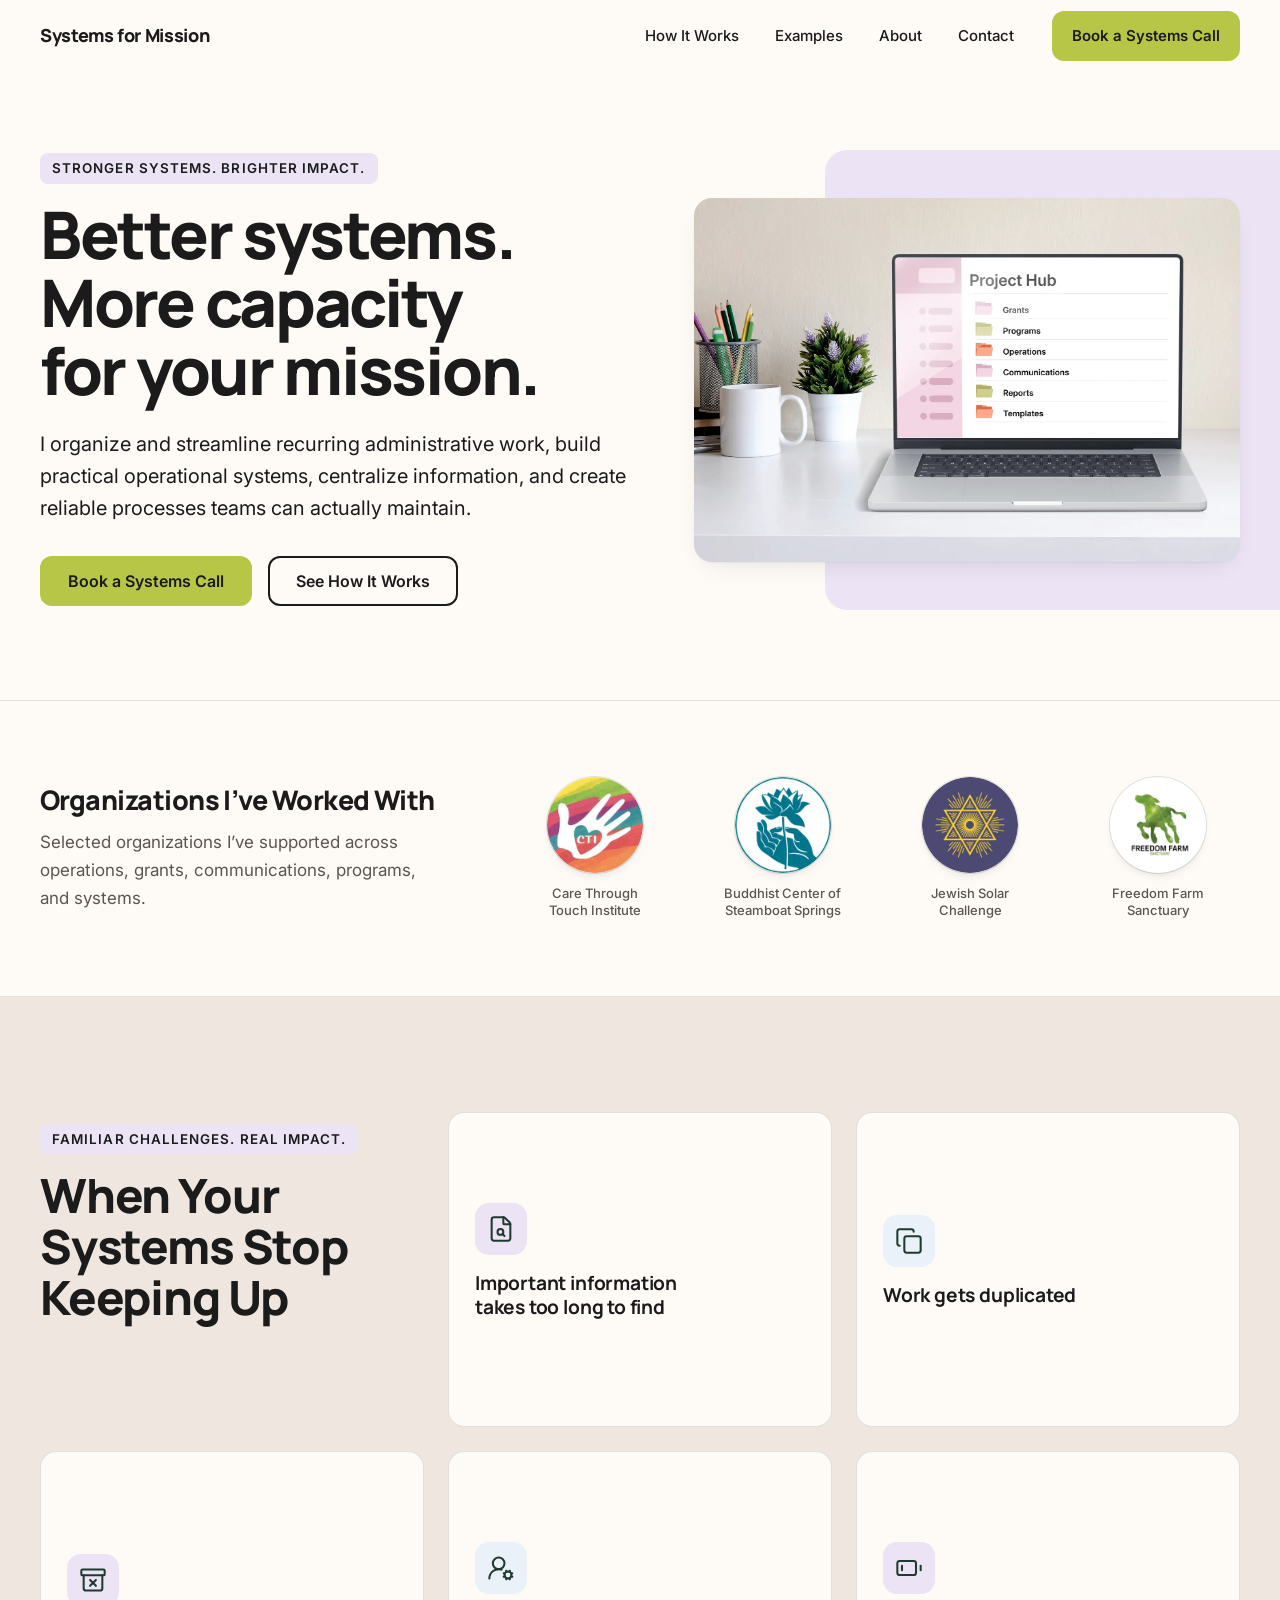
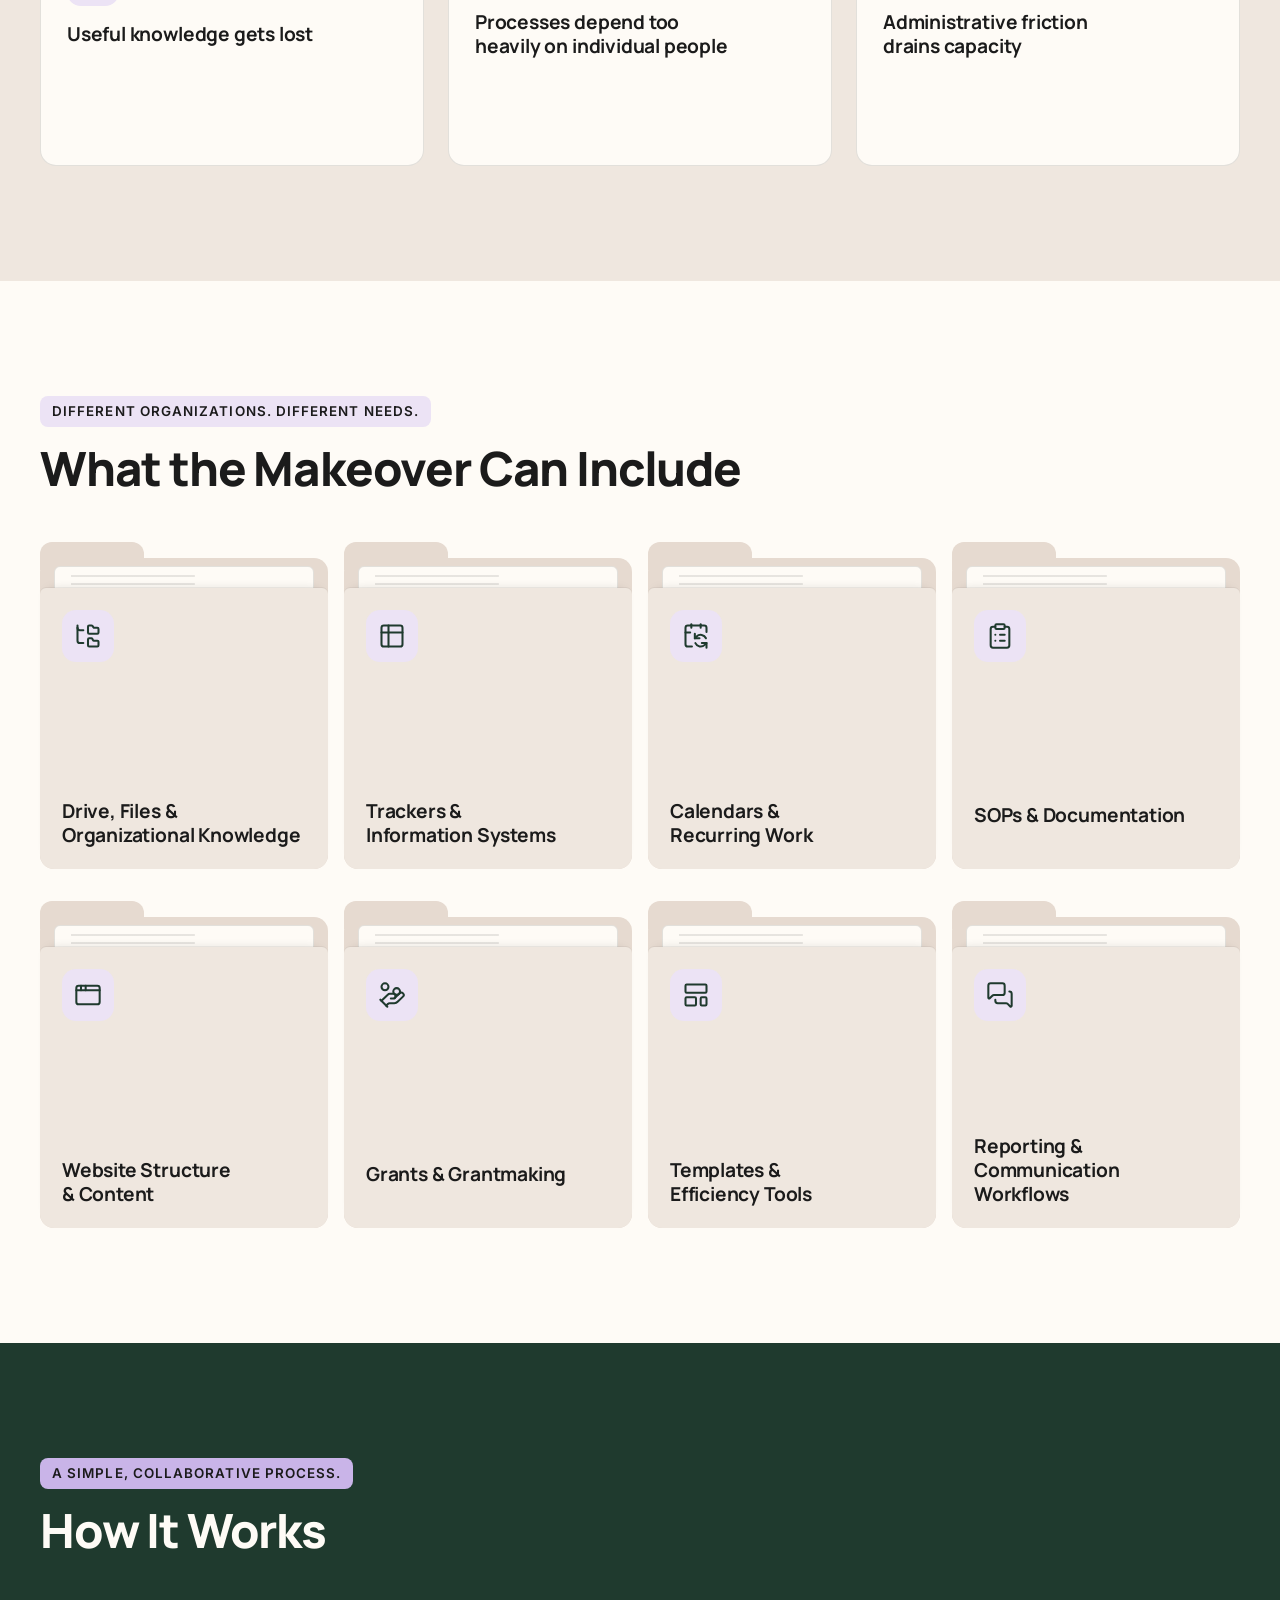
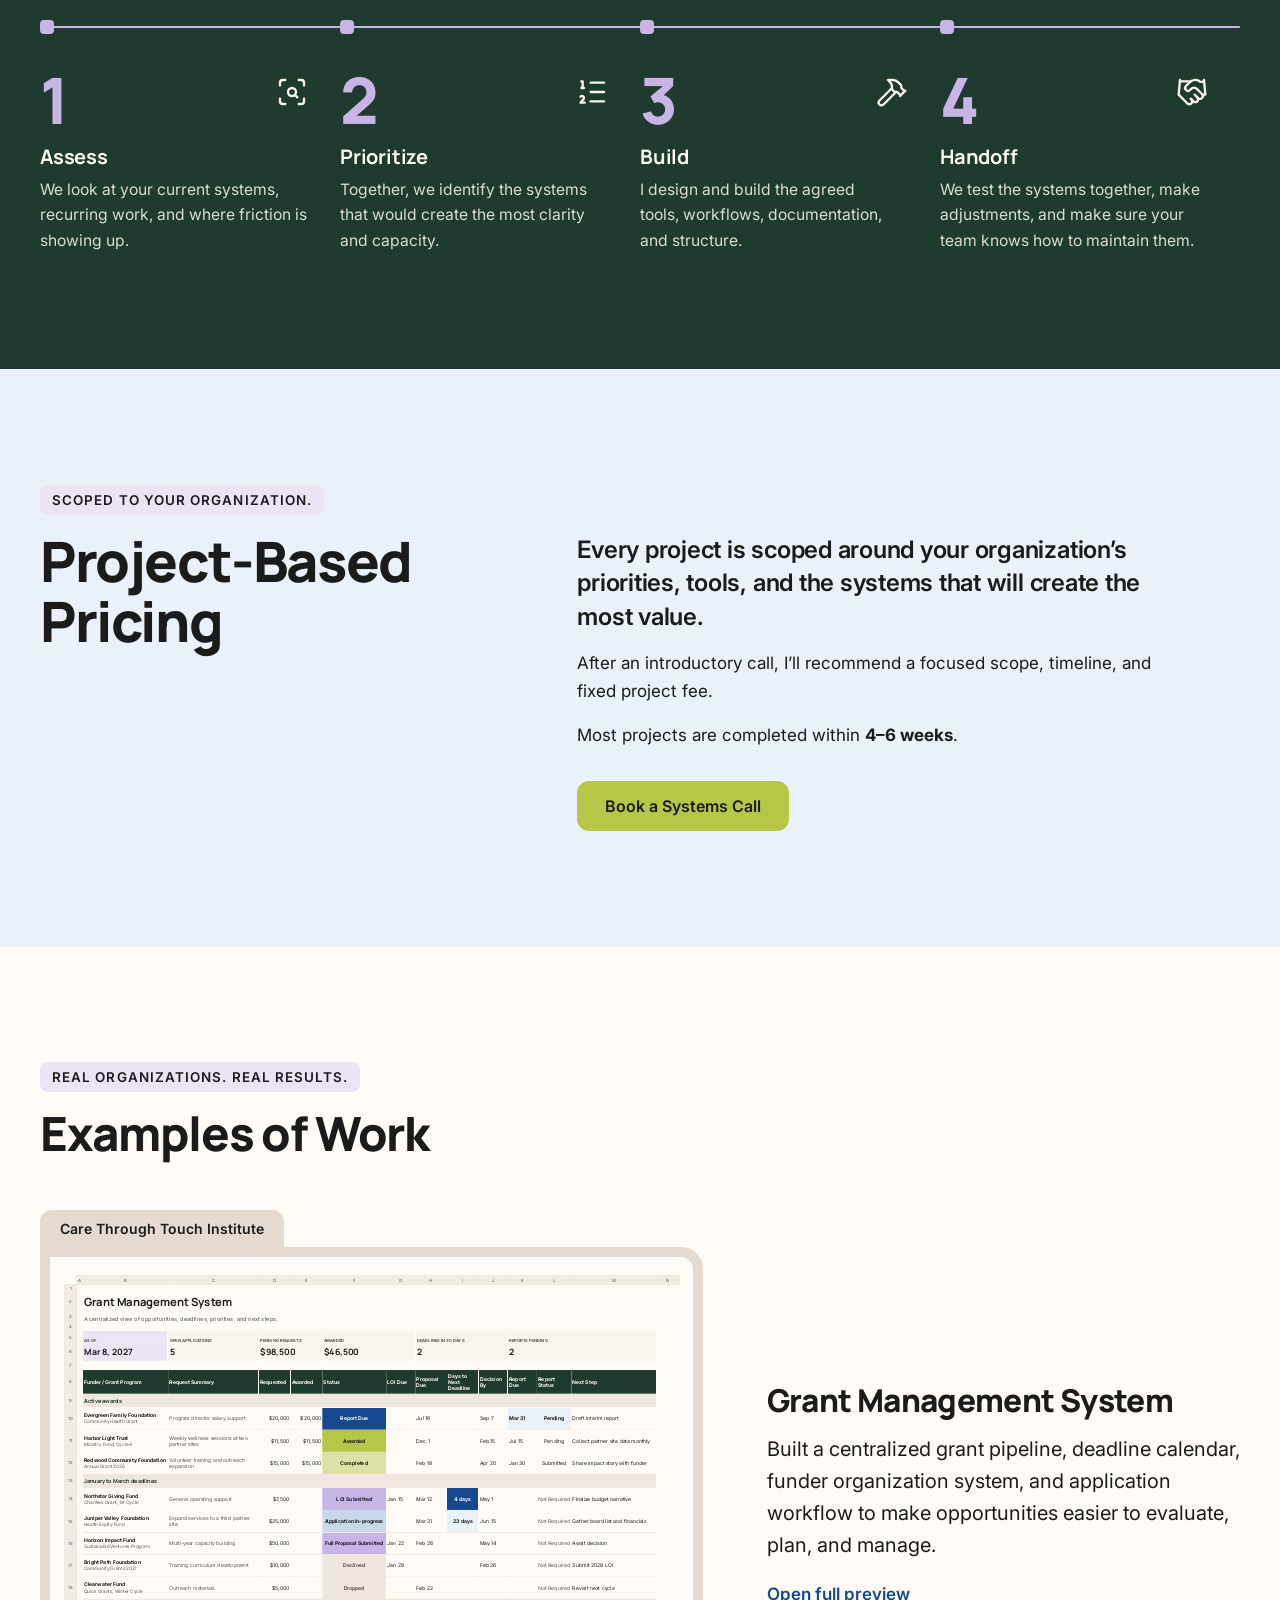
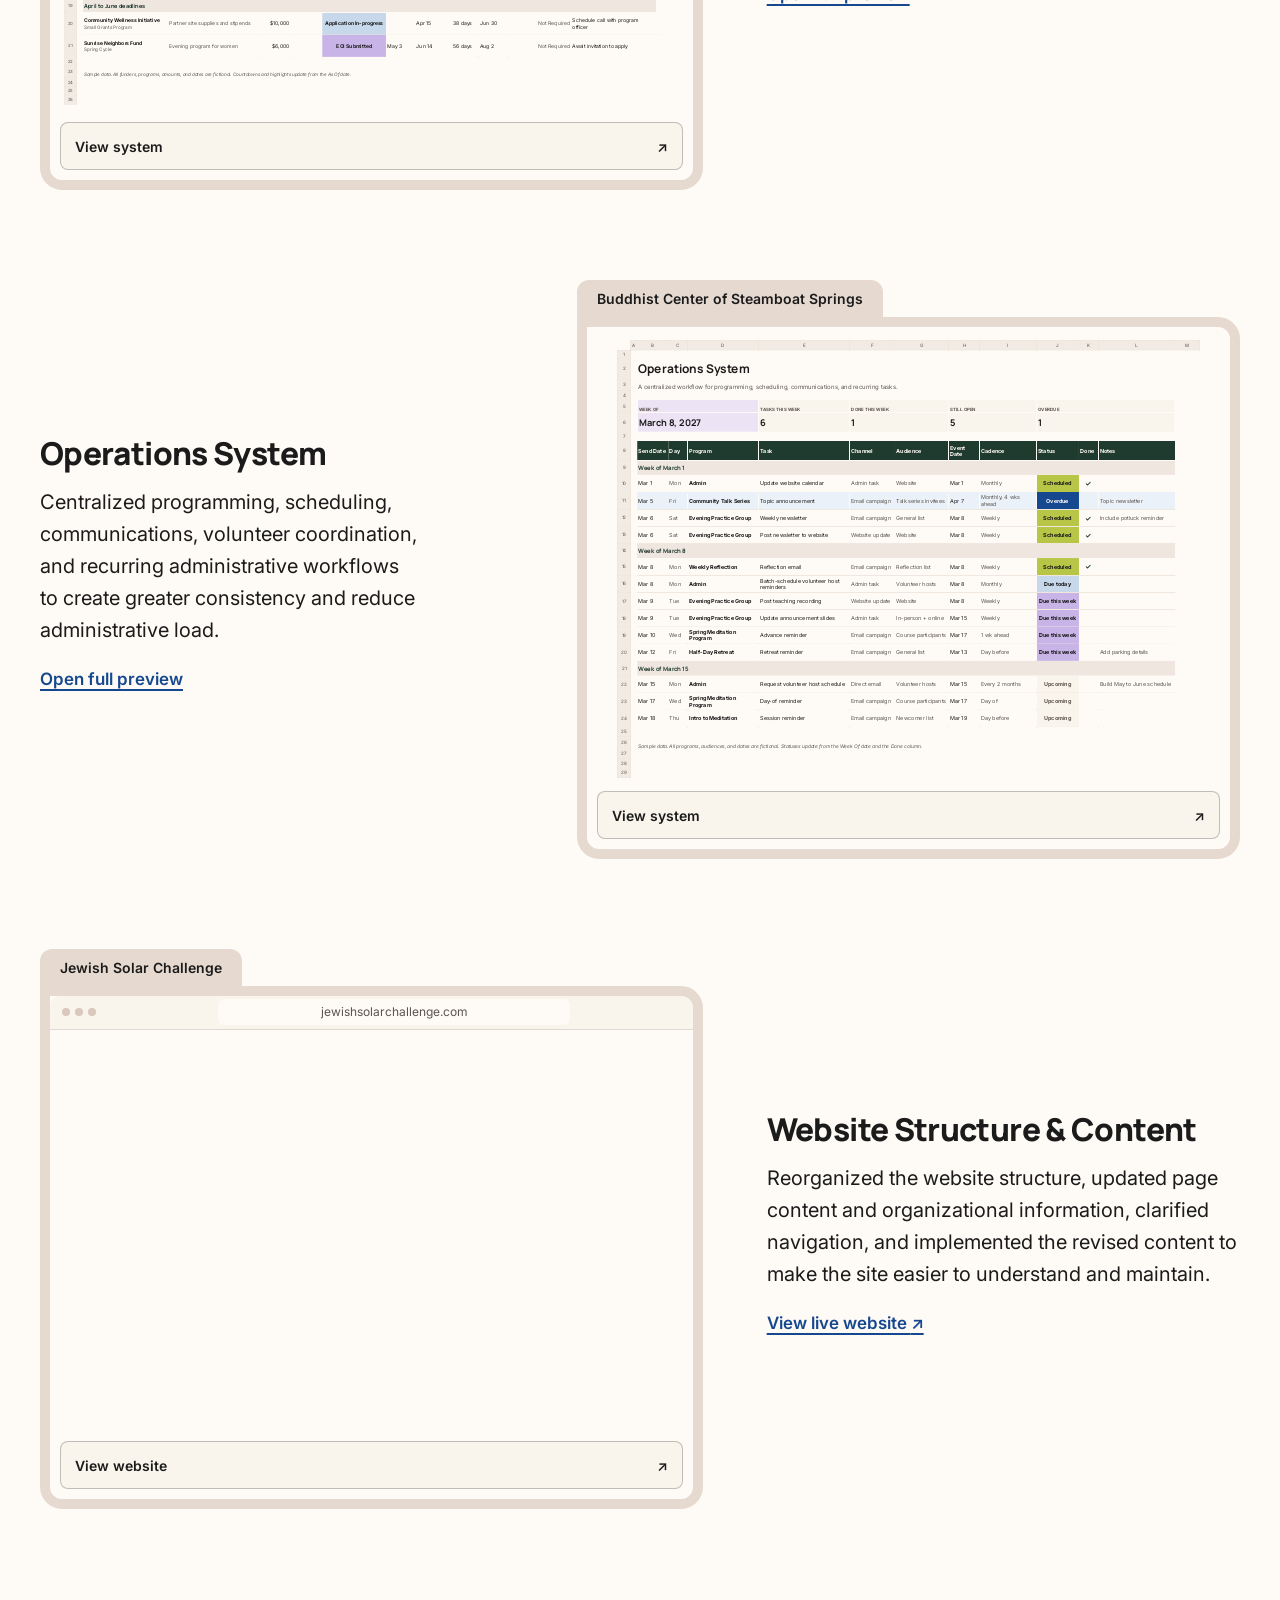
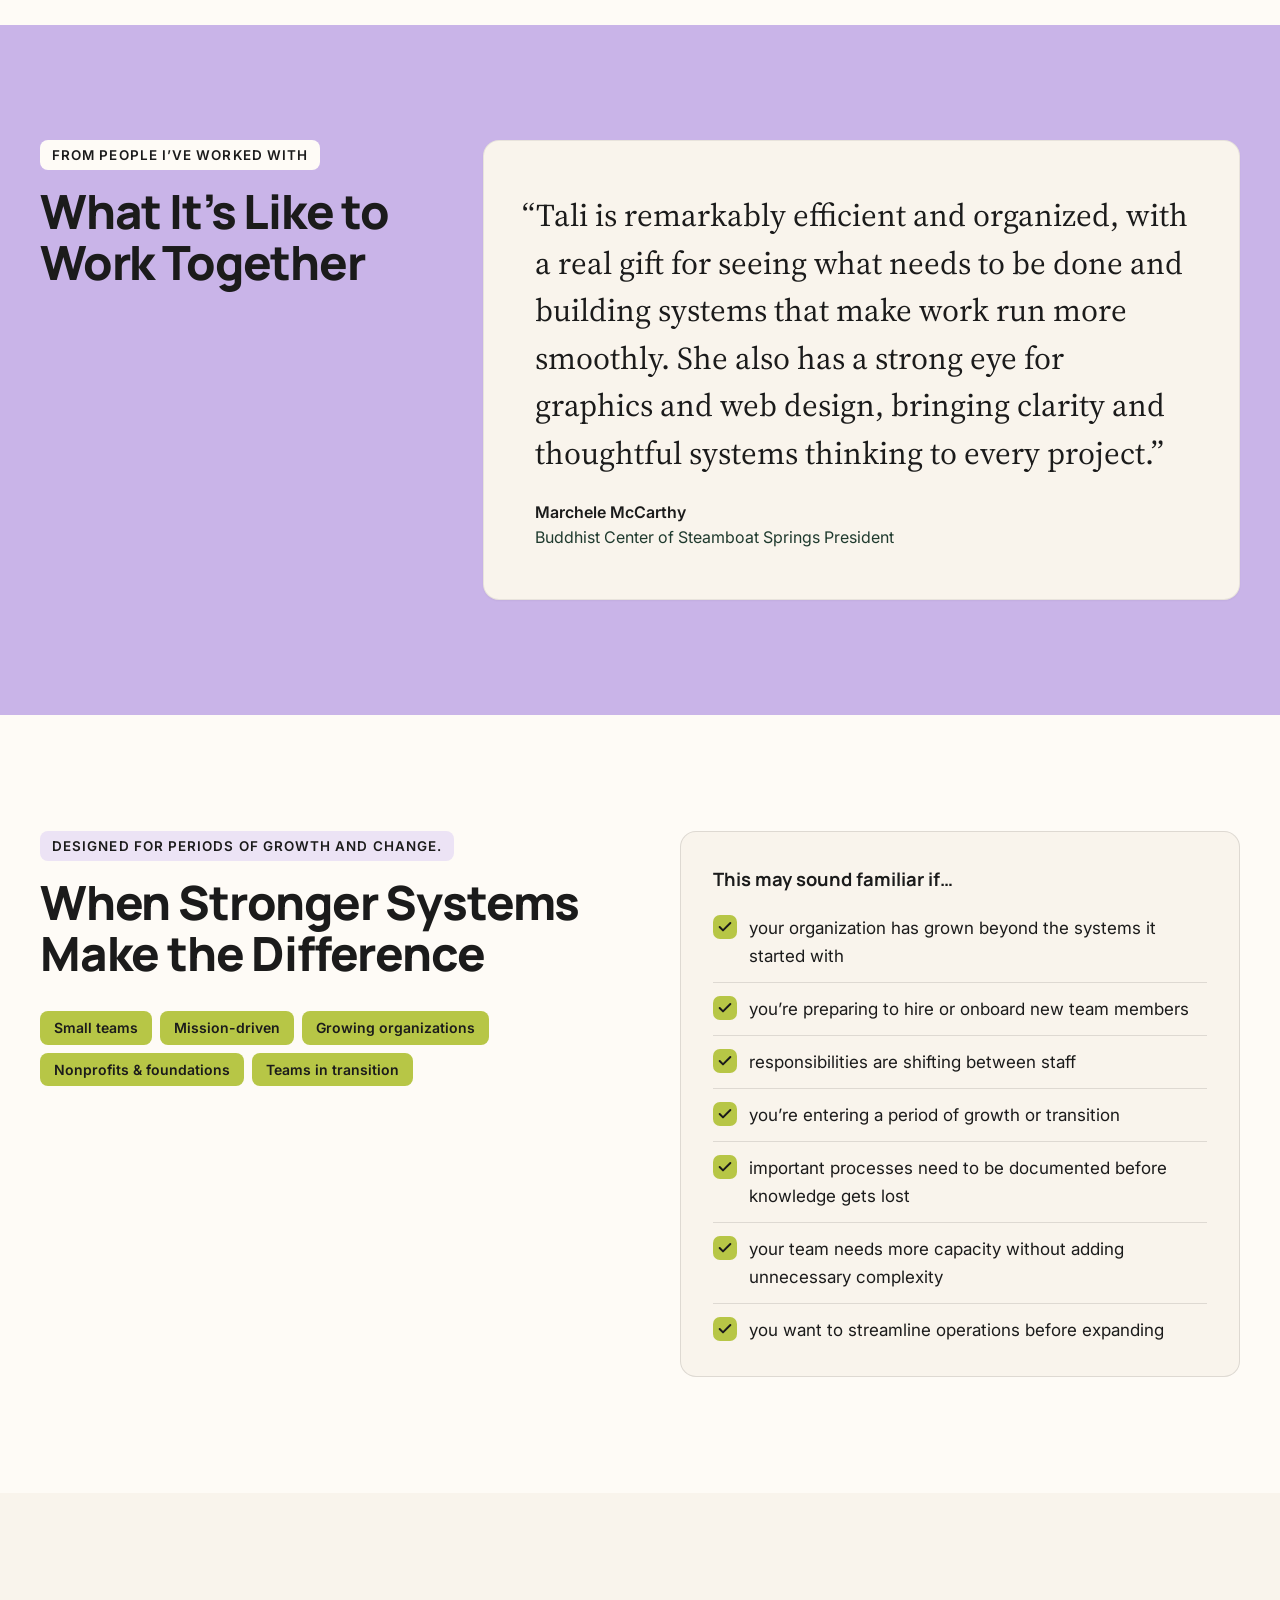
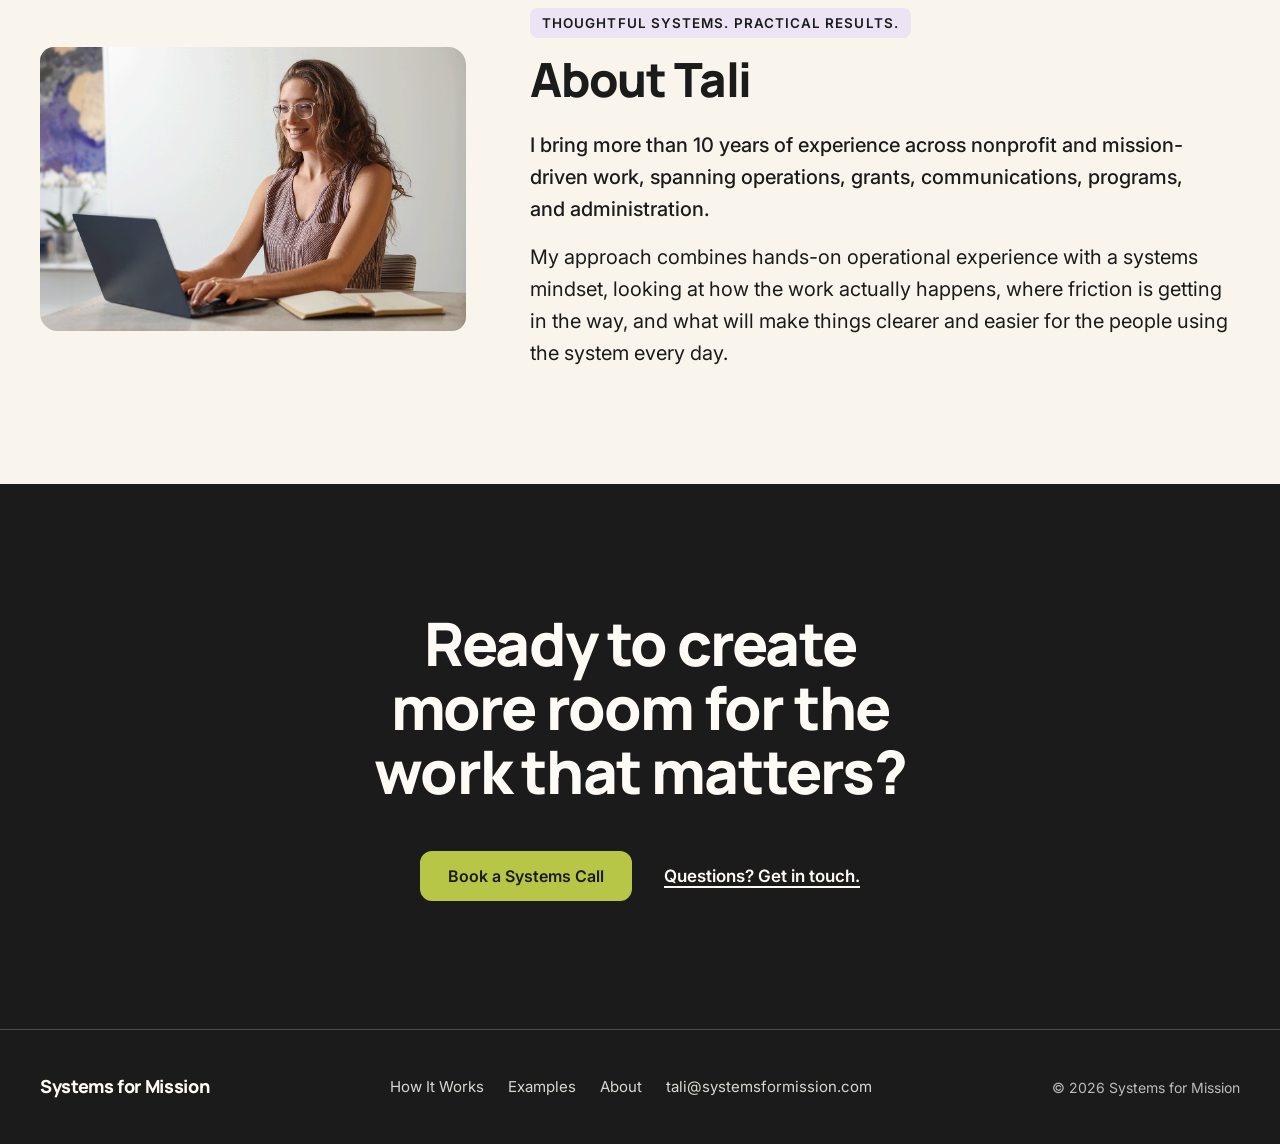
==== commit c6092aea: "Update website" ====
--- a/index.html
+++ b/index.html
@@ -44,7 +44,6 @@
     <symbol id="i-check" viewBox="0 0 24 24"><path d="M20 6 9 17l-5-5"/></symbol>
     <symbol id="i-menu" viewBox="0 0 24 24"><path d="M4 5h16"/><path d="M4 12h16"/><path d="M4 19h16"/></symbol>
     <symbol id="i-app-window" viewBox="0 0 24 24"><rect x="2" y="4" width="20" height="16" rx="2"/><path d="M10 4v4"/><path d="M2 8h20"/><path d="M6 4v4"/></symbol>
-    <symbol id="i-plus" viewBox="0 0 24 24"><path d="M5 12h14"/><path d="M12 5v14"/></symbol>
     <symbol id="i-x" viewBox="0 0 24 24"><path d="M18 6 6 18"/><path d="m6 6 12 12"/></symbol>
   </svg>
   <a class="skip-link" href="#main">Skip to main content</a>
@@ -108,20 +107,28 @@
         </div>
         <ul class="logo-list">
           <li class="logo-item">
-            <img src="assets/logo-cti.webp" width="240" height="240" loading="lazy" decoding="async" alt="">
-            <span>Care Through Touch Institute</span>
+            <a class="logo-link" href="https://www.carethroughtouch.org/" target="_blank" rel="noopener noreferrer">
+              <img src="assets/logo-cti.webp" width="240" height="240" loading="lazy" decoding="async" alt="">
+              <span>Care Through Touch Institute</span><span class="visually-hidden"> (opens in a new tab)</span>
+            </a>
           </li>
           <li class="logo-item">
-            <img src="assets/logo-buddhist-center.webp" width="240" height="240" loading="lazy" decoding="async" alt="">
-            <span>Buddhist Center of Steamboat Springs</span>
+            <a class="logo-link" href="https://www.steamboatbuddhistcenter.org/" target="_blank" rel="noopener noreferrer">
+              <img src="assets/logo-buddhist-center.webp" width="240" height="240" loading="lazy" decoding="async" alt="">
+              <span>Buddhist Center of Steamboat Springs</span><span class="visually-hidden"> (opens in a new tab)</span>
+            </a>
           </li>
           <li class="logo-item">
-            <img src="assets/logo-jewish-solar-challenge.webp" width="240" height="240" loading="lazy" decoding="async" alt="">
-            <span>Jewish Solar Challenge</span>
+            <a class="logo-link" href="https://www.jewishsolarchallenge.com/" target="_blank" rel="noopener noreferrer">
+              <img src="assets/logo-jewish-solar-challenge.webp" width="240" height="240" loading="lazy" decoding="async" alt="">
+              <span>Jewish Solar Challenge</span><span class="visually-hidden"> (opens in a new tab)</span>
+            </a>
           </li>
           <li class="logo-item">
-            <img src="assets/logo-freedom-farm-sanctuary.webp" width="240" height="240" loading="lazy" decoding="async" alt="">
-            <span>Freedom Farm Sanctuary</span>
+            <a class="logo-link" href="https://www.freedom-farm.org.il/en/" target="_blank" rel="noopener noreferrer">
+              <img src="assets/logo-freedom-farm-sanctuary.webp" width="240" height="240" loading="lazy" decoding="async" alt="">
+              <span>Freedom Farm Sanctuary</span><span class="visually-hidden"> (opens in a new tab)</span>
+            </a>
           </li>
         </ul>
       </div>
@@ -136,34 +143,34 @@
             <h2 class="section-title" id="pain-title">When Your Systems Stop Keeping Up</h2>
           </header>
 
-          <article class="card pain-card">
+          <article class="card pain-card" tabindex="0">
             <span class="icon-box"><svg class="icon" aria-hidden="true"><use href="#i-file-search"/></svg></span>
             <h3 class="card-title">Important information takes too long to find</h3>
-            <p>When information is spread across inboxes, spreadsheets, folders, and individual team members, valuable time gets spent searching and asking instead of moving work forward.</p>
-          </article>
-
-          <article class="card pain-card">
+            <div class="pain-desc"><div><p>When information is spread across inboxes, spreadsheets, folders, and individual team members, valuable time gets spent searching and asking instead of moving work forward.</p></div></div>
+          </article>
+
+          <article class="card pain-card" tabindex="0">
             <span class="icon-box icon-box-warm"><svg class="icon" aria-hidden="true"><use href="#i-copy"/></svg></span>
             <h3 class="card-title">Work gets duplicated</h3>
-            <p>Without clear systems and ownership, the same information gets recreated, updated in multiple places, or handled twice. That wastes time and limited organizational resources.</p>
-          </article>
-
-          <article class="card pain-card">
+            <div class="pain-desc"><div><p>Without clear systems and ownership, the same information gets recreated, updated in multiple places, or handled twice. That wastes time and limited organizational resources.</p></div></div>
+          </article>
+
+          <article class="card pain-card" tabindex="0">
             <span class="icon-box"><svg class="icon" aria-hidden="true"><use href="#i-archive-x"/></svg></span>
             <h3 class="card-title">Useful knowledge gets lost</h3>
-            <p>Important documents, past work, data, and organizational knowledge can disappear inside cluttered systems, making teams recreate work or miss information that could have supported better decisions.</p>
-          </article>
-
-          <article class="card pain-card">
+            <div class="pain-desc"><div><p>Important documents, past work, data, and organizational knowledge can disappear inside cluttered systems, making teams recreate work or miss information that could have supported better decisions.</p></div></div>
+          </article>
+
+          <article class="card pain-card" tabindex="0">
             <span class="icon-box icon-box-warm"><svg class="icon" aria-hidden="true"><use href="#i-user-round-cog"/></svg></span>
             <h3 class="card-title">Processes depend too heavily on individual people</h3>
-            <p>When recurring work isn’t documented or centralized, handoffs become harder, continuity suffers, and teams carry more administrative knowledge in their heads than they should.</p>
-          </article>
-
-          <article class="card pain-card">
+            <div class="pain-desc"><div><p>When recurring work isn’t documented or centralized, handoffs become harder, continuity suffers, and teams carry more administrative knowledge in their heads than they should.</p></div></div>
+          </article>
+
+          <article class="card pain-card" tabindex="0">
             <span class="icon-box"><svg class="icon" aria-hidden="true"><use href="#i-battery-low"/></svg></span>
             <h3 class="card-title">Administrative friction drains capacity</h3>
-            <p>Small inefficiencies add up. Repetitive tasks, unclear workflows, and constant information retrieval can contribute to burnout and take attention away from programs, fundraising, planning, growth, and the mission itself.</p>
+            <div class="pain-desc"><div><p>Small inefficiencies add up. Repetitive tasks, unclear workflows, and constant information retrieval can contribute to burnout and take attention away from programs, fundraising, planning, growth, and the mission itself.</p></div></div>
           </article>
         </div>
       </div>
@@ -174,9 +181,8 @@
       <div class="container">
         <div class="folders">
           <header class="folders-intro">
-            <p class="label">Different organizations. Different needs. The same goal: systems that work.</p>
+            <p class="label">Different organizations. Different needs.</p>
             <h2 class="section-title" id="services-title">What the Makeover Can Include</h2>
-            <p class="intro">No two organizations operate exactly the same way. I tailor each project to your team, your tools, and the recurring work that takes up the most capacity.</p>
           </header>
 
           <ul class="folder-list" role="list">
@@ -189,7 +195,6 @@
                 <h3 class="folder-title">
                   <button class="folder-toggle" type="button" aria-expanded="false" aria-controls="svc-1">
                     <span>Drive, Files &amp; Organizational Knowledge</span>
-                    <svg class="icon icon-plus" aria-hidden="true"><use href="#i-plus"/></svg>
                   </button>
                 </h3>
                 <div class="folder-desc" id="svc-1"><div><p>A complete reorganization of your Drive or file-management system, including clearer folder structures, naming conventions, filing systems, and master documents.</p></div></div>
@@ -205,7 +210,6 @@
                 <h3 class="folder-title">
                   <button class="folder-toggle" type="button" aria-expanded="false" aria-controls="svc-2">
                     <span>Trackers &amp; Information Systems</span>
-                    <svg class="icon icon-plus" aria-hidden="true"><use href="#i-plus"/></svg>
                   </button>
                 </h3>
                 <div class="folder-desc" id="svc-2"><div><p>Clear, centralized trackers for programs, contacts, projects, outreach, data, deadlines, and other information your team needs to manage consistently.</p></div></div>
@@ -221,7 +225,6 @@
                 <h3 class="folder-title">
                   <button class="folder-toggle" type="button" aria-expanded="false" aria-controls="svc-3">
                     <span>Calendars &amp; Recurring Work</span>
-                    <svg class="icon icon-plus" aria-hidden="true"><use href="#i-plus"/></svg>
                   </button>
                 </h3>
                 <div class="folder-desc" id="svc-3"><div><p>Practical systems for recurring responsibilities, deadlines, scheduling, reminders, and planning ahead.</p></div></div>
@@ -237,7 +240,6 @@
                 <h3 class="folder-title">
                   <button class="folder-toggle" type="button" aria-expanded="false" aria-controls="svc-4">
                     <span>SOPs &amp; Documentation</span>
-                    <svg class="icon icon-plus" aria-hidden="true"><use href="#i-plus"/></svg>
                   </button>
                 </h3>
                 <div class="folder-desc" id="svc-4"><div><p>Straightforward guides, checklists, and documentation that make recurring processes easier to follow, share, and hand off.</p></div></div>
@@ -253,7 +255,6 @@
                 <h3 class="folder-title">
                   <button class="folder-toggle" type="button" aria-expanded="false" aria-controls="svc-5">
                     <span>Website Structure &amp; Content</span>
-                    <svg class="icon icon-plus" aria-hidden="true"><use href="#i-plus"/></svg>
                   </button>
                 </h3>
                 <div class="folder-desc" id="svc-5"><div><p>Reorganizing website pages, updating copy and information, improving navigation, and implementing changes on platforms such as Wix and Squarespace.</p></div></div>
@@ -269,7 +270,6 @@
                 <h3 class="folder-title">
                   <button class="folder-toggle" type="button" aria-expanded="false" aria-controls="svc-6">
                     <span>Grants &amp; Grantmaking</span>
-                    <svg class="icon icon-plus" aria-hidden="true"><use href="#i-plus"/></svg>
                   </button>
                 </h3>
                 <div class="folder-desc" id="svc-6"><div><p>Systems for both sides of the funding process, from managing opportunities, applications, deadlines, and reporting to organizing applicants, grantees, reviews, decisions, and award tracking.</p></div></div>
@@ -285,7 +285,6 @@
                 <h3 class="folder-title">
                   <button class="folder-toggle" type="button" aria-expanded="false" aria-controls="svc-7">
                     <span>Templates &amp; Efficiency Tools</span>
-                    <svg class="icon icon-plus" aria-hidden="true"><use href="#i-plus"/></svg>
                   </button>
                 </h3>
                 <div class="folder-desc" id="svc-7"><div><p>Reusable templates, master documents, agreements, email language, and other tools that reduce repetitive work and make processes more consistent.</p></div></div>
@@ -301,7 +300,6 @@
                 <h3 class="folder-title">
                   <button class="folder-toggle" type="button" aria-expanded="false" aria-controls="svc-8">
                     <span>Reporting &amp; Communication Workflows</span>
-                    <svg class="icon icon-plus" aria-hidden="true"><use href="#i-plus"/></svg>
                   </button>
                 </h3>
                 <div class="folder-desc" id="svc-8"><div><p>Simple systems for collecting information, preparing updates, tracking progress, and supporting recurring internal or external communications.</p></div></div>
@@ -361,14 +359,17 @@
       </div>
     </section>
 
-    <!-- PRICING: apricot-tinted editorial -->
+    <!-- PRICING: calm polar-tinted pause -->
     <section class="section pricing" aria-labelledby="pricing-title">
       <div class="container pricing-grid">
-        <h2 class="section-title pricing-title" id="pricing-title"><span class="nowrap">Project-Based</span> Pricing</h2>
-        <div class="pricing-body">
-          <p class="pricing-lead">Every Systems for Mission project is scoped around your organization’s priorities, existing tools, and the systems that will create the most value.</p>
-          <p>After an introductory call, I’ll recommend a focused project scope, timeline, and fixed project fee.</p>
-          <p>Most projects are designed to be completed within <strong>4–6 weeks</strong>.</p>
+        <header class="pricing-head" data-reveal>
+          <p class="label">Scoped to your organization.</p>
+          <h2 class="section-title pricing-title" id="pricing-title"><span class="nowrap">Project-Based</span> Pricing</h2>
+        </header>
+        <div class="pricing-body" data-reveal style="--d:1">
+          <p class="pricing-lead">Every project is scoped around your organization’s priorities, tools, and the systems that will create the most value.</p>
+          <p>After an introductory call, I’ll recommend a focused scope, timeline, and fixed project fee.</p>
+          <p>Most projects are completed within <strong>4–6 weeks</strong>.</p>
           <a class="btn btn-primary" data-booking-link href="https://calendar.app.google/jnBJVvNXCExCcWvy8" target="_blank" rel="noopener noreferrer">Book a Systems Call<span class="visually-hidden"> (opens in a new tab)</span></a>
         </div>
       </div>
@@ -383,7 +384,7 @@
         </header>
 
         <div class="cases">
-          <article class="case">
+          <article class="case" data-reveal>
             <div class="case-file">
               <p class="case-tab">Care Through Touch Institute</p>
               <div class="case-media system-preview" data-system="assets/grant-pipeline.html">
@@ -401,7 +402,7 @@
             </div>
           </article>
 
-          <article class="case case-flip">
+          <article class="case case-flip" data-reveal>
             <div class="case-file">
               <p class="case-tab">Buddhist Center of Steamboat Springs</p>
               <div class="case-media system-preview" data-system="assets/operations-tracker.html">
@@ -419,7 +420,7 @@
             </div>
           </article>
 
-          <article class="case">
+          <article class="case" data-reveal>
             <div class="case-file">
               <p class="case-tab">Jewish Solar Challenge</p>
               <div class="case-media site-preview">
@@ -428,16 +429,18 @@
                   <span class="site-url">jewishsolarchallenge.com</span>
                 </div>
                 <div class="site-frame">
+                  <!-- Rendered at a fixed desktop width and scaled to fit, so phones still see the desktop layout. -->
                   <iframe src="https://www.jewishsolarchallenge.com/"
-                          title="Jewish Solar Challenge Website — live, scrollable homepage"
+                          title="Jewish Solar Challenge website, desktop homepage preview"
                           loading="lazy"></iframe>
                 </div>
+                <a class="preview-open" href="https://www.jewishsolarchallenge.com/" target="_blank" rel="noopener noreferrer">View website <span aria-hidden="true">↗</span><span class="visually-hidden">: Jewish Solar Challenge (opens in a new tab)</span></a>
               </div>
             </div>
             <div class="case-copy">
               <h3 class="case-title">Website Structure &amp; Content</h3>
               <p>Reorganized the website structure, updated page content and organizational information, clarified navigation, and implemented the revised content to make the site easier to understand and maintain.</p>
-              <a class="text-link case-link" href="https://www.jewishsolarchallenge.com/" target="_blank" rel="noopener">View live website <span aria-hidden="true">↗</span><span class="visually-hidden"> (opens in a new tab)</span></a>
+              <a class="text-link case-link" href="https://www.jewishsolarchallenge.com/" target="_blank" rel="noopener noreferrer">View live website <span aria-hidden="true">↗</span><span class="visually-hidden"> (opens in a new tab)</span></a>
             </div>
           </article>
         </div>
@@ -454,11 +457,11 @@
 
         <div class="testimonials">
           <!-- Additional approved testimonials can be added as subsequent figures. -->
-          <figure class="quote quote-card">
+          <figure class="quote quote-card" data-reveal>
             <blockquote>
               <p>“Tali is remarkably efficient and organized, with a real gift for seeing what needs to be done and building systems that make work run more smoothly. She also has a strong eye for graphics and web design, bringing clarity and thoughtful systems thinking to every project.”</p>
             </blockquote>
-            <figcaption><strong>Marchele McCarthy</strong><span>BCSS President</span></figcaption>
+            <figcaption><strong>Marchele McCarthy</strong><span>Buddhist Center of Steamboat Springs President</span></figcaption>
           </figure>
         </div>
       </div>
@@ -468,8 +471,8 @@
     <section class="section" aria-labelledby="audience-title">
       <div class="container audience-grid">
         <div class="audience-intro">
-          <h2 class="section-title" id="audience-title">Built for Small, Growing Teams</h2>
-          <p class="intro">Systems for Mission is designed for nonprofits, foundations, mission-driven organizations, and other small teams that need stronger systems to support the next stage of their work.</p>
+          <p class="label">Designed for periods of growth and change.</p>
+          <h2 class="section-title" id="audience-title">When Stronger Systems Make the Difference</h2>
           <ul class="tags" aria-label="Who this is for">
             <li>Small teams</li>
             <li>Mission-driven</li>
@@ -479,7 +482,7 @@
           </ul>
         </div>
         <div class="audience-list">
-          <p class="audience-list-title">That might mean:</p>
+          <p class="audience-list-title">This may sound familiar if…</p>
           <ul class="check-list">
             <li><svg class="icon icon-check" aria-hidden="true"><use href="#i-check"/></svg>your organization has grown beyond the systems it started with</li>
             <li><svg class="icon icon-check" aria-hidden="true"><use href="#i-check"/></svg>you’re preparing to hire or onboard new team members</li>
@@ -496,14 +499,15 @@
     <!-- ABOUT -->
     <section class="section section-cream" id="about" aria-labelledby="about-title">
       <div class="container about-grid">
-        <div class="about-photo">
+        <div class="about-photo" data-reveal>
           <img src="assets/tali-working-profile.png" width="6467" height="4314" loading="lazy" decoding="async"
                alt="Tali smiling while working at a laptop.">
         </div>
-        <div class="about-copy">
+        <div class="about-copy" data-reveal style="--d:1">
+          <p class="label">Thoughtful systems. Practical results.</p>
           <h2 class="section-title" id="about-title">About Tali</h2>
           <p class="about-lead">I bring more than 10 years of experience across nonprofit and mission-driven work, spanning operations, grants, communications, programs, and administration.</p>
-          <p>Throughout those roles, I’ve focused on creating clearer systems that reduce friction and make important work easier to manage.</p>
+          <p>My approach combines hands-on operational experience with a systems mindset, looking at how the work actually happens, where friction is getting in the way, and what will make things clearer and easier for the people using the system every day.</p>
         </div>
       </div>
     </section>
@@ -511,11 +515,10 @@
     <!-- FINAL CTA -->
     <section class="final-cta" id="contact" aria-labelledby="cta-title">
       <div class="container final-cta-inner">
-        <h2 class="final-title" id="cta-title">Ready to create more room for the work that matters?</h2>
-        <p class="final-lead">Let’s talk about where stronger systems could create more capacity for your team.</p>
+        <h2 class="final-title" id="cta-title" data-reveal>Ready to create more room for the work that matters?</h2>
         <div class="btn-row btn-row-center">
-          <a class="btn btn-primary" data-booking-link href="https://calendar.app.google/jnBJVvNXCExCcWvy8" target="_blank" rel="noopener noreferrer">Book a Systems Call<span class="visually-hidden"> (opens in a new tab)</span></a>
-          <a class="text-link" href="mailto:tali@systemsformission.com">Questions? Get in touch.</a>
+          <a class="btn btn-primary btn-ambient" data-reveal style="--d:2" data-booking-link href="https://calendar.app.google/jnBJVvNXCExCcWvy8" target="_blank" rel="noopener noreferrer">Book a Systems Call<span class="visually-hidden"> (opens in a new tab)</span></a>
+          <a class="text-link" data-reveal style="--d:3" href="mailto:tali@systemsformission.com">Questions? Get in touch.</a>
         </div>
       </div>
     </section>
--- a/styles.css
+++ b/styles.css
@@ -5,23 +5,32 @@
 
 /* ---------- 1. Tokens ---------- */
 :root {
-  /* Brand palette (exact) */
+  /* Primary anchors */
   --ink: #1B1B1B;
   --pine: #1F3A2E;
-  --tangerine: #F36F2D;
+  --frost-blue: #16488F;
+
+  /* Secondary colors */
   --lavender: #C9B4E8;
   --citron: #B7C646;
-  --apricot: #F7B38B;
+  --polar: #C6D8EA;
+
+  /* Neutrals */
   --taupe: #D9C8BB;
   --warm-cream: #F9F4EC;
   --ivory: #FEFBF6;
 
-  /* Tints mixed from the palette with Ivory */
+  /* Pale surfaces and tints */
   --lavender-tint: #ECE3F5;
-  --apricot-tint: #FCE6D7;
-  --sand: #EFE7DF;          /* Taupe softened, for section backgrounds */
-  --manila-back: #E6DAD0;   /* Taupe, folder back panel and tabs */
-  --manila-front: #F2EBE4;  /* Taupe, folder front panel */
+  --citron-tint: #E7EDC2;
+  --polar-tint: #EAF1F8;
+  --sand: #EFE7DF;
+  --manila: #E6DAD0;
+
+  /* Primary call to action: Citron with Ink text (9.2:1) */
+  --cta: var(--citron);
+  --cta-hover: #C4D25E;
+  --cta-active: #A6B53A;
 
   /* Text */
   --text: var(--ink);
@@ -71,6 +80,7 @@
   --ease: cubic-bezier(0.2, 0.7, 0.2, 1);
   --t-fast: 160ms;
   --t-mid: 220ms;
+  --t-reveal: 420ms;   /* calmer reveals for cards and folders */
 
   --header-h: 72px;
 }
@@ -136,7 +146,7 @@
 
 /* Focus: always visible, outline plus offset, never color alone */
 :focus-visible {
-  outline: 3px solid var(--ink);
+  outline: 3px solid var(--frost-blue);
   outline-offset: 3px;
   border-radius: 4px;
 }
@@ -160,27 +170,23 @@
 
 /* ---------- 3. Type ---------- */
 .label {
-  display: inline-flex;
-  align-items: baseline;
-  gap: 10px;
+  display: inline-block;
+  max-width: 100%;
   margin-bottom: var(--s-3);
-  font-size: var(--fs-label);
+  padding: 6px 12px 5px;
+  border-radius: 8px;
+  background: var(--lavender-tint);
+  color: var(--ink);
+  font-size: 0.84rem;
   font-weight: 600;
-  line-height: 1.4;
-  letter-spacing: 0.12em;
+  line-height: 1.45;
+  letter-spacing: 0.08em;
   text-transform: uppercase;
-}
-.label::before {
-  content: "";
-  flex: none;
-  width: 8px;
-  height: 8px;
-  border-radius: 2px;
-  background: var(--citron);
-  transform: translateY(-1px);
-}
-.label-on-dark { color: var(--warm-cream); }
-.label-on-dark::before { background: var(--lavender); }
+  text-wrap: balance;
+}
+/* Same eyebrow on darker or lavender backgrounds: only the fill changes */
+.label-on-dark { background: var(--lavender); color: var(--ink); }
+.testimonials-section .label { background: var(--ivory); }
 
 .section-title {
   font-family: var(--font-display);
@@ -231,7 +237,7 @@
   color: var(--pine);
   transition: background-color var(--t-mid) ease;
 }
-.icon-box-warm { background: var(--apricot-tint); }
+.icon-box-warm { background: var(--polar-tint); }
 
 /* ---------- 5. Buttons ---------- */
 .btn {
@@ -259,19 +265,19 @@
 .btn-sm { min-height: 50px; padding: 0 18px; font-size: 0.9375rem; }
 
 .btn-primary {
-  background: var(--tangerine);
-  border-color: var(--tangerine);
+  background: var(--cta);
+  border-color: var(--cta);
   color: var(--ink);
 }
 .btn-primary:hover {
-  background: #F68A52;
-  border-color: #F68A52;
-  box-shadow: 0 10px 20px -12px rgba(243, 111, 45, 0.9);
+  background: var(--cta-hover);
+  border-color: var(--cta-hover);
+  box-shadow: 0 0 0 4px rgba(183, 198, 70, 0.28), 0 12px 22px -12px rgba(31, 58, 46, 0.55);
   translate: 0 -1px;
 }
 .btn-primary:active {
-  background: #E8662A;
-  border-color: #E8662A;
+  background: var(--cta-active);
+  border-color: var(--cta-active);
   box-shadow: none;
   translate: 0 0;
 }
@@ -293,6 +299,7 @@
 
 .text-link {
   gap: 0.35em;
+  color: var(--frost-blue);
   font-weight: 600;
   display: inline-flex;
   align-items: center;
@@ -507,13 +514,22 @@
   gap: var(--s-5) var(--s-4);
 }
 
-.logo-item {
+.logo-item { display: flex; justify-content: center; }
+/* The whole logo + name block is one link */
+.logo-link {
   display: flex;
   flex-direction: column;
   align-items: center;
   gap: var(--s-2);
+  min-width: 44px;
+  padding: var(--s-2) var(--s-1);
+  border-radius: var(--r-card);
   text-align: center;
-}
+  text-decoration: none;
+  transition: background-color var(--t-mid) ease, translate var(--t-mid) var(--ease);
+}
+.logo-link:hover { background: var(--polar-tint); translate: 0 -2px; }
+.logo-link:hover span { color: var(--frost-blue); }
 /* All four marks are round badges, so one diameter balances them.
    Shown in their original colors, with one consistent thin frame. */
 .logo-item img {
@@ -524,11 +540,12 @@
   box-shadow: 0 0 0 1px var(--line), 0 6px 14px -10px rgba(27, 27, 27, 0.35);
   transition: translate var(--t-mid) var(--ease), box-shadow var(--t-mid) ease;
 }
-.logo-item:hover img {
+.logo-link:hover img {
   translate: 0 -2px;
   box-shadow: 0 0 0 1px var(--line-strong), 0 10px 18px -10px rgba(27, 27, 27, 0.4);
 }
 .logo-item span {
+  transition: color var(--t-mid) ease;
   max-width: 15ch;
   font-size: 0.8125rem;
   font-weight: 500;
@@ -576,17 +593,41 @@
     border-color var(--t-mid) ease;
 }
 .pain-card p { color: var(--text-secondary); font-size: 0.98rem; }
-.pain-card:hover {
+.pain-card:hover,
+.pain-card:focus-visible {
   translate: 0 -3px;
   border-color: var(--line-strong);
   box-shadow: var(--shadow-soft);
 }
+.pain-card:focus-visible { outline-offset: 4px; }
+.pain-desc { display: grid; grid-template-rows: 1fr; }
+.pain-desc > div { overflow: hidden; }
+/* With JS, descriptions start collapsed. They stay readable by screen readers
+   (no display:none), and open on hover/focus (desktop) or in the reading zone (touch). */
+.enhanced .pain-desc {
+  grid-template-rows: 0fr;
+  opacity: 0;
+  transition: grid-template-rows var(--t-reveal) var(--ease), opacity var(--t-reveal) ease;
+}
+.enhanced .pain-card.is-open .pain-desc { grid-template-rows: 1fr; opacity: 1; }
+@media (min-width: 1024px) and (hover: hover) and (pointer: fine) {
+  .enhanced .pain-card:hover .pain-desc,
+  .enhanced .pain-card:focus-within .pain-desc { grid-template-rows: 1fr; opacity: 1; }
+  /* Every card reserves the tallest open height (set by script.js), so nothing below moves.
+     Icon and title sit centered at rest, then glide up as the description opens. */
+  .enhanced .pain-card { min-height: var(--pain-h, auto); justify-content: center; }
+  .pain-grid.is-measuring .pain-card { justify-content: flex-start; }
+  .pain-grid.is-measuring .pain-desc { grid-template-rows: 1fr; transition: none; }
+}
+@media (prefers-reduced-motion: reduce) {
+  .enhanced .pain-desc { grid-template-rows: 1fr; opacity: 1; }
+}
 
 @media (min-width: 640px) {
   .pain-grid {
     grid-template-columns: repeat(2, minmax(0, 1fr));
-    grid-auto-rows: 1fr;
     gap: var(--s-4);
+    align-items: start;
   }
   .pain-intro { padding: var(--s-2) var(--s-4) 0 0; }
 }
@@ -598,13 +639,11 @@
 .folders { display: grid; gap: var(--s-6); }
 .folder-list { display: grid; gap: var(--s-2); }
 
-.folder:nth-of-type(3n + 2) { --tab: 1; }
-.folder:nth-of-type(3n) { --tab: 2; }
 .folder {
   position: relative;
   isolation: isolate;
   padding-top: 46px;
-  transition: translate var(--t-mid) var(--ease);
+  transition: translate var(--t-reveal) var(--ease);
 }
 
 /* Back panel */
@@ -614,10 +653,10 @@
   z-index: -2;
   inset: 16px 0 0 0;
   border-radius: 14px;
-  background: var(--manila-back);
-}
-
-/* Tab: real folders stagger their tabs, so each card's tab sits in one of three positions */
+  background: var(--manila);
+}
+
+/* Tab: all tabs sit on the left for a clean, consistent grid */
 .folder-tab {
   position: absolute;
   z-index: -2;
@@ -626,9 +665,8 @@
   width: 36%;
   height: 28px;
   border-radius: 12px 12px 0 0;
-  background: var(--manila-back);
-  transform: translateX(calc(var(--tab, 0) * 85%));
-  transition: background-color var(--t-mid) ease;
+  background: var(--manila);
+  transition: background-color var(--t-reveal) ease;
 }
 
 /* The sheet of paper peeking out of the folder */
@@ -644,7 +682,7 @@
   background:
     repeating-linear-gradient(to bottom, rgba(27, 27, 27, 0.10) 0 2px, transparent 2px 8px) 16px 8px / 48% 10px no-repeat,
     var(--ivory);
-  transition: translate var(--t-mid) var(--ease);
+  transition: translate var(--t-reveal) var(--ease);
 }
 
 /* Front panel */
@@ -655,9 +693,9 @@
   gap: var(--s-3);
   padding: 20px;
   border-radius: 6px 6px 14px 14px;
-  background: var(--manila-front);
+  background: var(--sand);
   box-shadow: 0 -1px 0 rgba(27, 27, 27, 0.05), 0 -6px 12px -10px rgba(27, 27, 27, 0.25);
-  transition: box-shadow var(--t-mid) ease;
+  transition: box-shadow var(--t-reveal) ease, background-color var(--t-reveal) ease;
 }
 
 .folder-title {
@@ -698,16 +736,6 @@
   outline-offset: 3px;
 }
 
-.icon-plus {
-  width: 30px;
-  height: 30px;
-  padding: 6px;
-  margin-top: -3px;
-  border: 1.5px solid var(--line-strong);
-  border-radius: 50%;
-  stroke-width: 2;
-  transition: transform var(--t-mid) var(--ease), background-color var(--t-mid) ease, border-color var(--t-mid) ease;
-}
 
 .folder-desc {
   display: grid;
@@ -725,13 +753,13 @@
 .enhanced .folder-desc {
   grid-template-rows: 0fr;
   opacity: 0;
-  transition: grid-template-rows var(--t-mid) var(--ease), opacity var(--t-mid) ease;
+  transition: grid-template-rows var(--t-reveal) var(--ease), opacity var(--t-reveal) ease;
 }
 
 /* Open state: tapped / clicked / toggled by keyboard */
 .folder.is-open .folder-desc { grid-template-rows: 1fr; opacity: 1; }
-.folder.is-open .icon-plus { transform: rotate(45deg); background: var(--ivory); border-color: var(--ink); }
 .folder.is-open .folder-tab { background: var(--lavender); }
+.folder.is-open .folder-front { background: var(--warm-cream); }
 .folder.is-open .folder-paper { translate: 0 -10px; }
 
 /* Desktop with a mouse: hover and focus reveal too, and the card lifts */
@@ -744,8 +772,6 @@
   .folder:focus-within .folder-paper { translate: 0 -10px; }
   .folder:hover .folder-front,
   .folder:focus-within .folder-front { box-shadow: 0 -1px 0 rgba(27, 27, 27, 0.05), var(--shadow-lift); }
-  .folder:hover .icon-plus,
-  .folder:focus-within .icon-plus { background: var(--ivory); border-color: var(--ink); }
 }
 
 /* Phones and tablets: a compact stacked drawer, icon beside the title */
@@ -767,17 +793,7 @@
     gap: var(--s-5) var(--s-4);
     align-items: end;
   }
-  .folders-intro {
-    grid-column: 1 / -1;
-    display: grid;
-    grid-template-columns: minmax(0, 1.1fr) minmax(0, 1fr);
-    gap: 0 var(--s-7);
-    align-items: end;
-    margin-bottom: var(--s-3);
-  }
-  .folders-intro .label,
-  .folders-intro .section-title { grid-column: 1; }
-  .folders-intro .intro { grid-column: 2; grid-row: 1 / span 2; margin-top: 0; align-self: end; }
+  .folders-intro { grid-column: 1 / -1; margin-bottom: var(--s-3); }
   .folder-list { display: contents; }
   .folder-front { padding: 24px; }
 }
@@ -799,7 +815,7 @@
     position: absolute;
     top: 22px;
     left: 22px;
-    transition: opacity var(--t-mid) ease, scale var(--t-mid) var(--ease);
+    transition: opacity var(--t-reveal) ease, scale var(--t-reveal) var(--ease);
   }
   .enhanced .folder.is-open .folder-front > .icon-box { opacity: 0; scale: 0.85; }
   .folders.no-anim .folder-desc,
@@ -852,8 +868,27 @@
   border-radius: 4px;
   border: 2px solid var(--lavender);
   background: var(--lavender);
-  transition: background-color var(--t-mid) ease;
-}
+  transition: background-color 300ms ease;
+}
+/* Timeline draws once when the section enters view (script.js adds .is-pending, then .is-drawn).
+   Text stays readable throughout; only the line, nodes, numbers and a small settle animate. */
+.steps.is-pending::after { transform: scaleY(0); }
+.steps.is-pending .step-node { background: var(--pine); }
+.steps.is-pending .step-num { opacity: 0.4; }
+.steps.is-pending .step-head,
+.steps.is-pending .step .card-title { translate: 0 6px; }
+.steps::after { transition: transform 1200ms cubic-bezier(0.45, 0, 0.25, 1); }
+.step-num { transition: opacity 360ms ease; }
+.step-head,
+.step .card-title { transition: translate 360ms var(--ease); }
+.steps.is-drawn .step-node,
+.steps.is-drawn .step-num,
+.steps.is-drawn .step-head,
+.steps.is-drawn .step .card-title { transition-delay: calc(var(--step) * 300ms + 120ms); }
+.step:nth-child(1) { --step: 0; }
+.step:nth-child(2) { --step: 1; }
+.step:nth-child(3) { --step: 2; }
+.step:nth-child(4) { --step: 3; }
 
 .step-head {
   display: flex;
@@ -891,12 +926,13 @@
     height: 2px;
   }
   .steps::after { transform-origin: left; }
+  .steps.is-pending::after { transform: scaleX(0); }
   .step { padding: var(--s-6) var(--s-5) 0 0; }
   .step-head { margin-top: 0; }
 }
 
-/* ---------- 13. Pricing (apricot editorial) ---------- */
-.pricing { background: var(--apricot-tint); }
+/* ---------- 13. Pricing (calm polar-tint pause) ---------- */
+.pricing { background: var(--polar-tint); }
 
 .pricing-grid { display: grid; gap: var(--s-4); }
 .pricing-title { font-size: clamp(2.25rem, 1.4rem + 2.6vw, 3.5rem); }
@@ -925,8 +961,7 @@
     gap: var(--s-7);
     align-items: start;
   }
-  .pricing-title { padding-top: var(--s-3); border-top: 2px solid var(--ink); }
-  .pricing-body { padding-top: var(--s-3); border-top: 1px solid var(--line-strong); }
+  .pricing-body { padding-top: var(--s-6); }
 }
 @media (max-width: 559px) {
   .pricing-body .btn { width: 100%; }
@@ -954,7 +989,7 @@
   max-width: calc(100% - 48px);
   padding: 10px 20px 8px;
   border-radius: 12px 12px 0 0;
-  background: var(--manila-back);
+  background: var(--manila);
   font-size: var(--fs-small);
   font-weight: 600;
   line-height: 1.35;
@@ -963,7 +998,7 @@
 .case-media {
   position: relative;
   overflow: hidden;
-  border: 10px solid var(--manila-back);
+  border: 10px solid var(--manila);
   border-radius: 0 var(--r-panel) var(--r-panel) var(--r-panel);
   background: var(--ivory);
   transition: box-shadow var(--t-mid) ease;
@@ -1000,7 +1035,8 @@
 }
 .site-frame {
   position: relative;
-  min-height: 260px;
+  min-width: 0;
+  /* No min-height here: with aspect-ratio it forced the frame wider than small screens */
   aspect-ratio: 16 / 10;
   overflow: hidden;
   border-radius: 0 0 10px 10px;
@@ -1013,6 +1049,23 @@
   height: 100%;
   border: 0;
   border-radius: inherit;
+}
+/* script.js renders the site at a 1280px desktop width and scales it down */
+.site-frame.is-scaled iframe {
+  inset: 0 auto auto 0;
+  width: 1280px;
+  height: var(--site-h, 800px);
+  border-radius: 0;
+  transform: scale(var(--site-scale, 1));
+  transform-origin: top left;
+}
+/* On touch screens the preview is view-only, so it never traps page scrolling */
+@media (hover: none), (pointer: coarse) {
+  .site-frame.is-scaled iframe { pointer-events: none; }
+}
+.site-preview .preview-open { margin: 10px; }
+@media (max-width: 559px) {
+  .site-frame { aspect-ratio: 4 / 3; }
 }
 .site-frame iframe:focus-visible { outline-offset: -3px; }
 .case-link { display: inline-block; padding-block: 11px; margin-top: var(--s-1); }
@@ -1090,6 +1143,9 @@
   transition: translate var(--t-mid) var(--ease), box-shadow var(--t-mid) ease;
 }
 .quote-card + .quote-card { border-top: 1px solid rgba(27, 27, 27, 0.08); }
+@media (hover: hover) and (pointer: fine) {
+  .quote-card:hover { translate: 0 -4px; box-shadow: var(--shadow-lift); }
+}
 
 /* ---------- 16. Who it's for ---------- */
 .audience-grid { display: grid; gap: var(--s-6); align-items: start; }
@@ -1161,16 +1217,13 @@
   object-fit: cover; border-radius: 14px 18px;
 }
 
-.about-lead {
-  margin-top: var(--s-4);
-  font-family: var(--font-body);
-  font-size: clamp(1.2rem, 1.05rem + 0.6vw, 1.5rem);
-  font-weight: 600;
-  line-height: 1.4;
-  letter-spacing: -0.01em;
-  max-width: 30em;
-}
-.about-copy p + p { margin-top: var(--s-3); max-width: 36em; }
+.about-copy p:not(.label) {
+  max-width: 36em;
+  font-size: var(--fs-lead);
+  line-height: 1.6;
+}
+.about-lead { margin-top: var(--s-4); font-weight: 500; }
+.about-copy p:not(.label) + p { margin-top: var(--s-3); }
 
 @media (min-width: 900px) {
   .about-grid { grid-template-columns: minmax(0, 3fr) minmax(0, 5fr); gap: var(--s-7); }
@@ -1204,6 +1257,19 @@
   display: inline-flex;
   align-items: center;
   min-height: 44px;
+  color: var(--ivory);
+}
+.final-title + .btn-row-center { margin-top: var(--s-6); }
+/* Slow ambient ripple around the main button; it rests while hovered or focused */
+@keyframes cta-ripple {
+  0%   { box-shadow: 0 0 0 0 rgba(183, 198, 70, 0.45), 0 0 0 0 rgba(201, 180, 232, 0.35); }
+  60%  { box-shadow: 0 0 0 14px rgba(183, 198, 70, 0), 0 0 0 26px rgba(201, 180, 232, 0); }
+  100% { box-shadow: 0 0 0 0 rgba(183, 198, 70, 0), 0 0 0 0 rgba(201, 180, 232, 0); }
+}
+@media (prefers-reduced-motion: no-preference) {
+  .btn-ambient.is-live { animation: cta-ripple 3.2s ease-out 1.2s infinite; }
+  .btn-ambient.is-live:hover,
+  .btn-ambient.is-live:focus-visible { animation: none; }
 }
 
 @media (max-width: 559px) {
@@ -1243,6 +1309,24 @@
   .enhanced .folder { transition: transform 420ms var(--ease), translate var(--t-mid) var(--ease); }
   .enhanced .folders.is-filing .folder { transform: translateY(10px) rotate(-0.5deg); }
   .enhanced .folders.is-filing .folder:nth-child(even) { transform: translateY(10px) rotate(0.5deg); }
+}
+
+/* Gentle one-time entrance for selected blocks (script.js adds .is-pending, then removes it) */
+@media (prefers-reduced-motion: no-preference) {
+  [data-reveal] {
+    transition: opacity 560ms ease, translate 560ms var(--ease);
+    transition-delay: calc(var(--d, 0) * 110ms);
+  }
+  [data-reveal].is-pending { opacity: 0; translate: 0 14px; }
+  /* Elements with their own hover transitions keep them alongside the entrance */
+  .btn[data-reveal] {
+    transition: opacity 560ms ease calc(var(--d, 0) * 110ms), translate 560ms var(--ease) calc(var(--d, 0) * 110ms),
+      background-color var(--t-fast) ease, border-color var(--t-fast) ease, box-shadow var(--t-mid) ease;
+  }
+  .quote-card[data-reveal] {
+    transition: opacity 560ms ease, translate 560ms var(--ease), box-shadow var(--t-mid) ease;
+  }
+  .quote-card[data-reveal]:not(.is-pending):hover { transition-duration: 560ms, var(--t-mid), var(--t-mid); }
 }
 
 /* ---------- 20. Reduced motion ---------- */
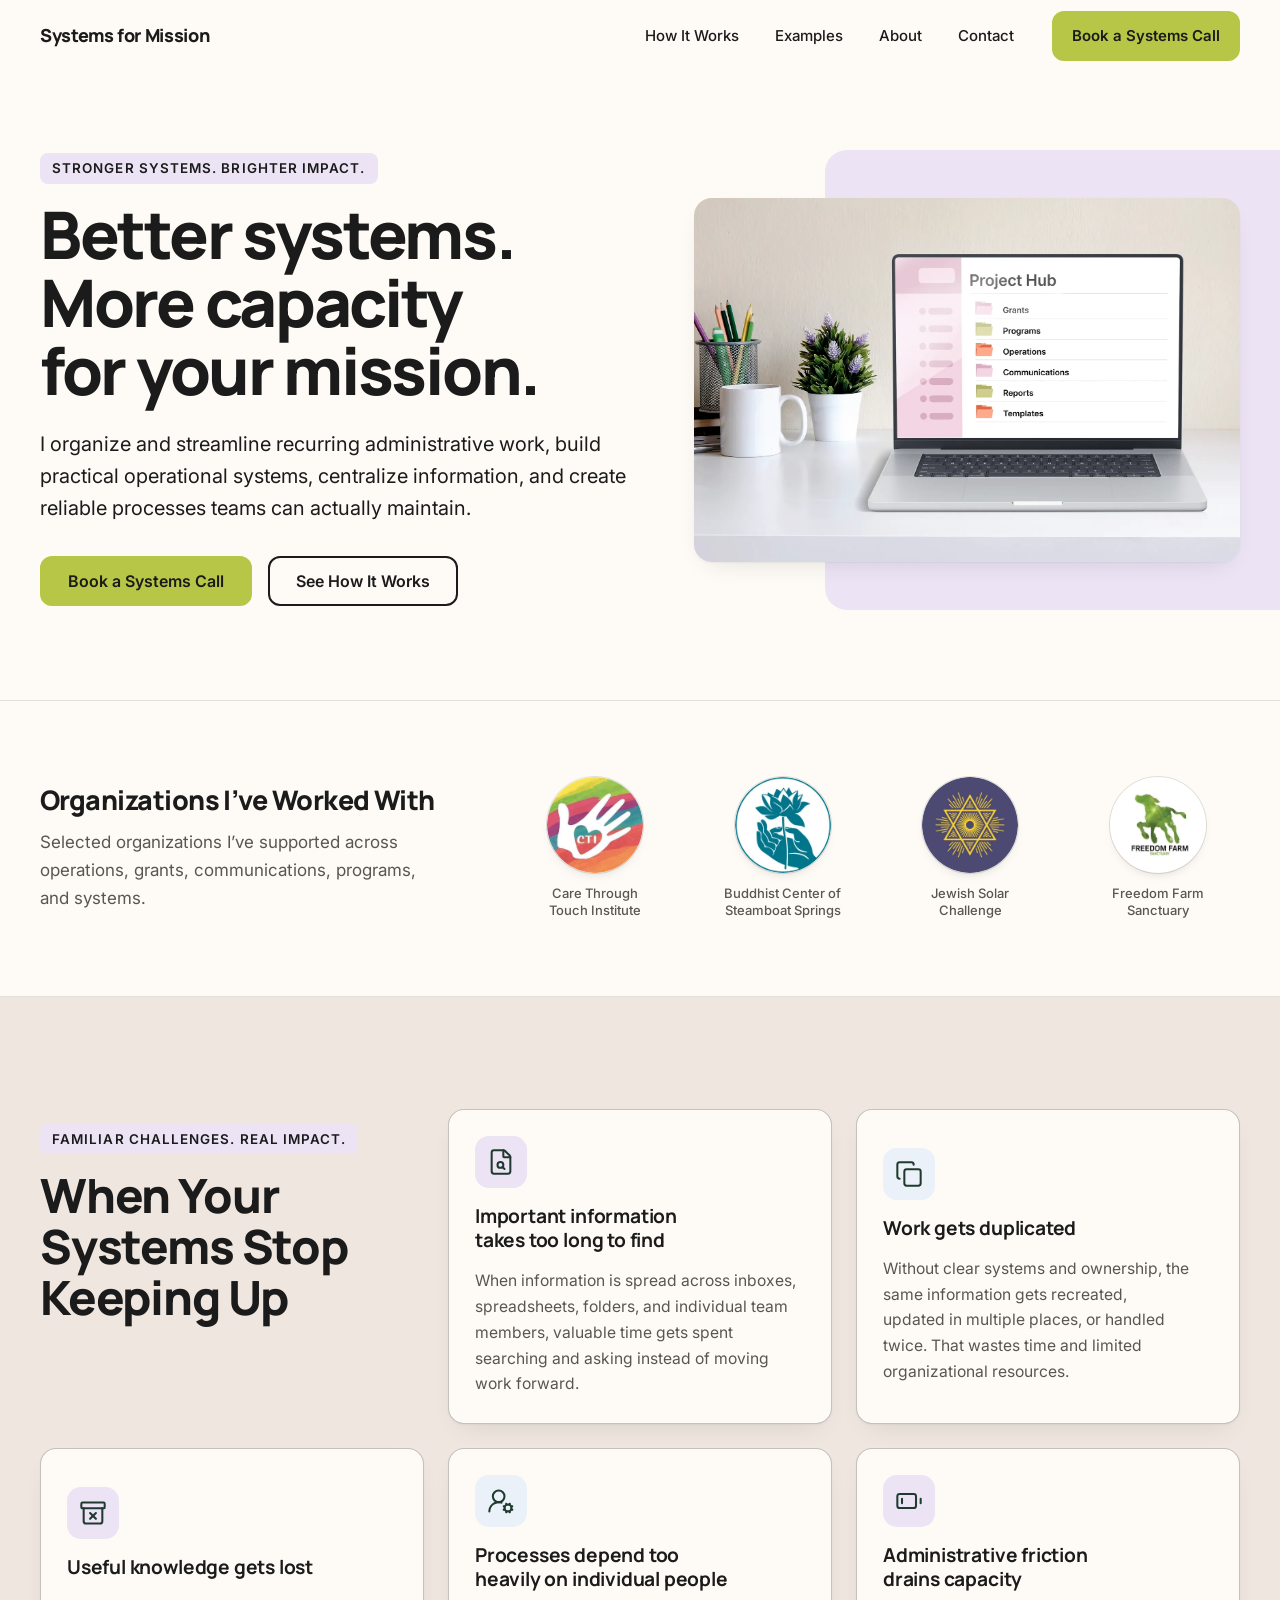
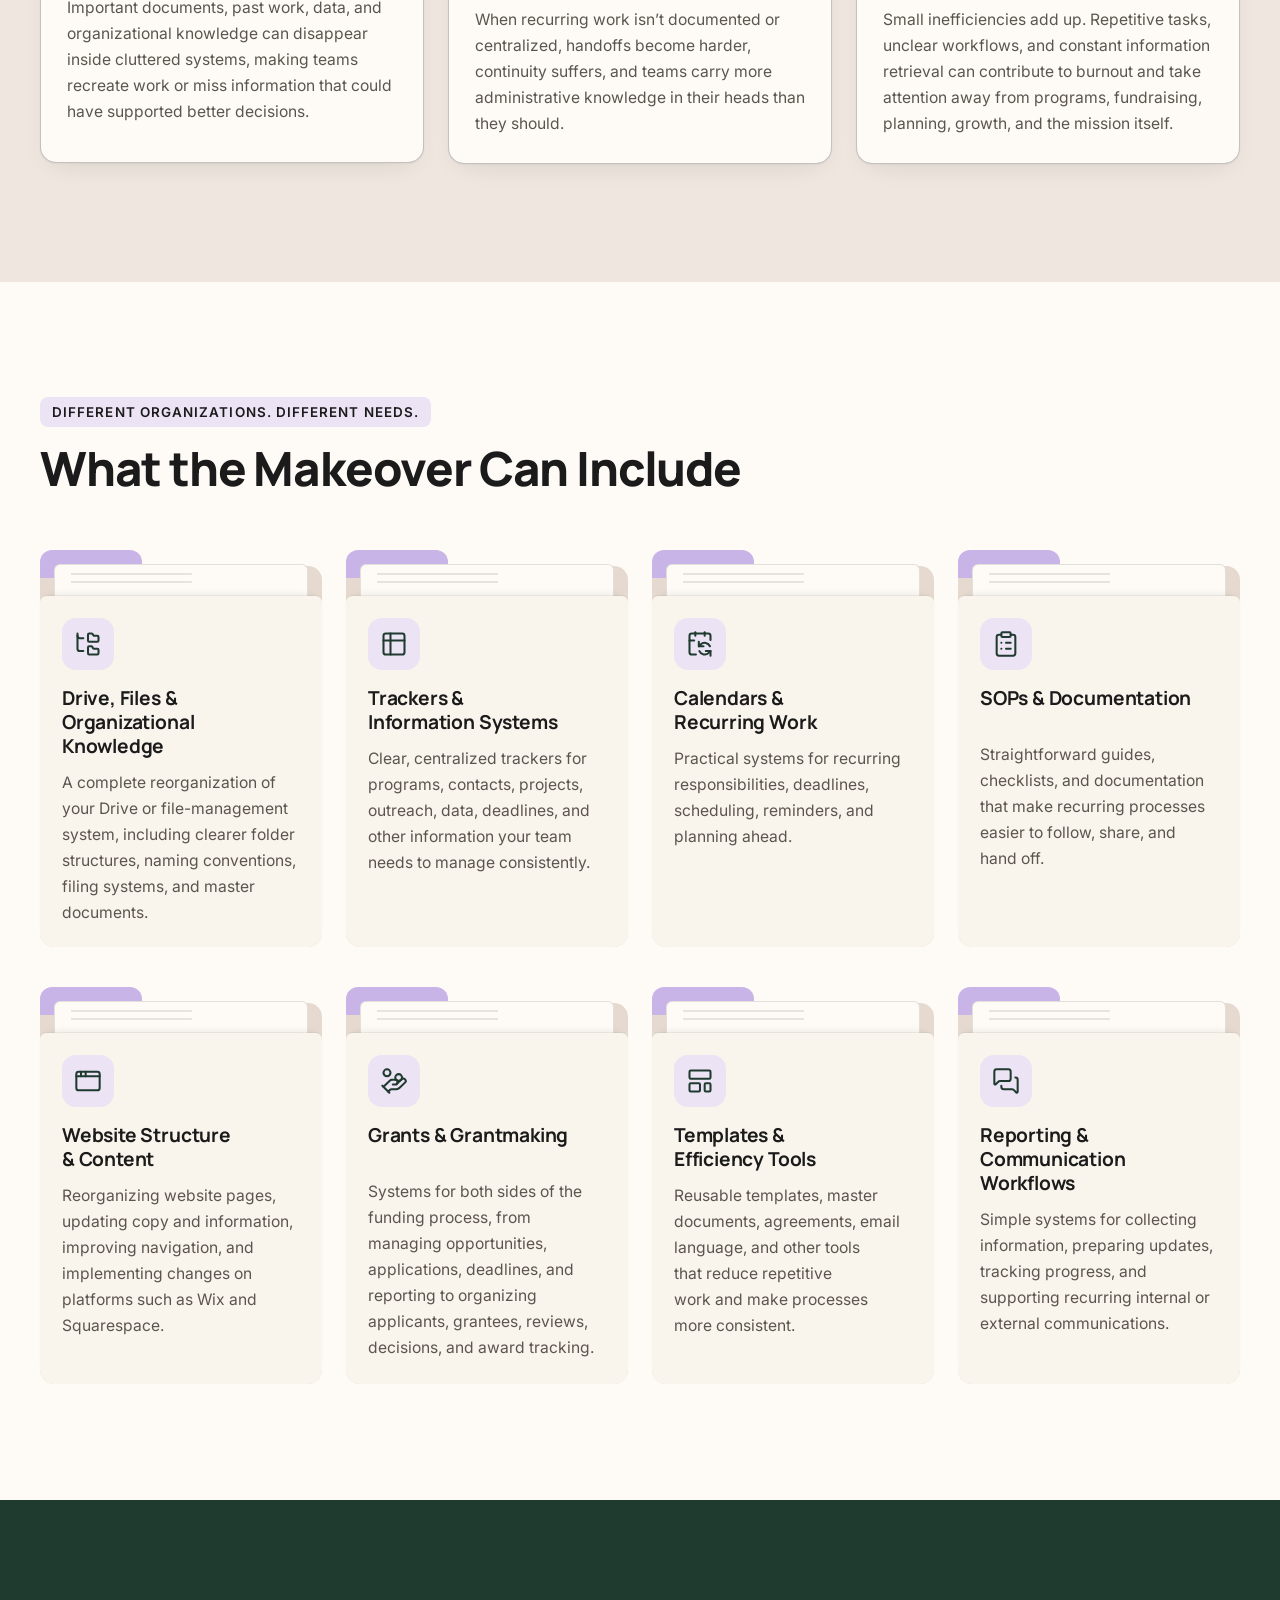
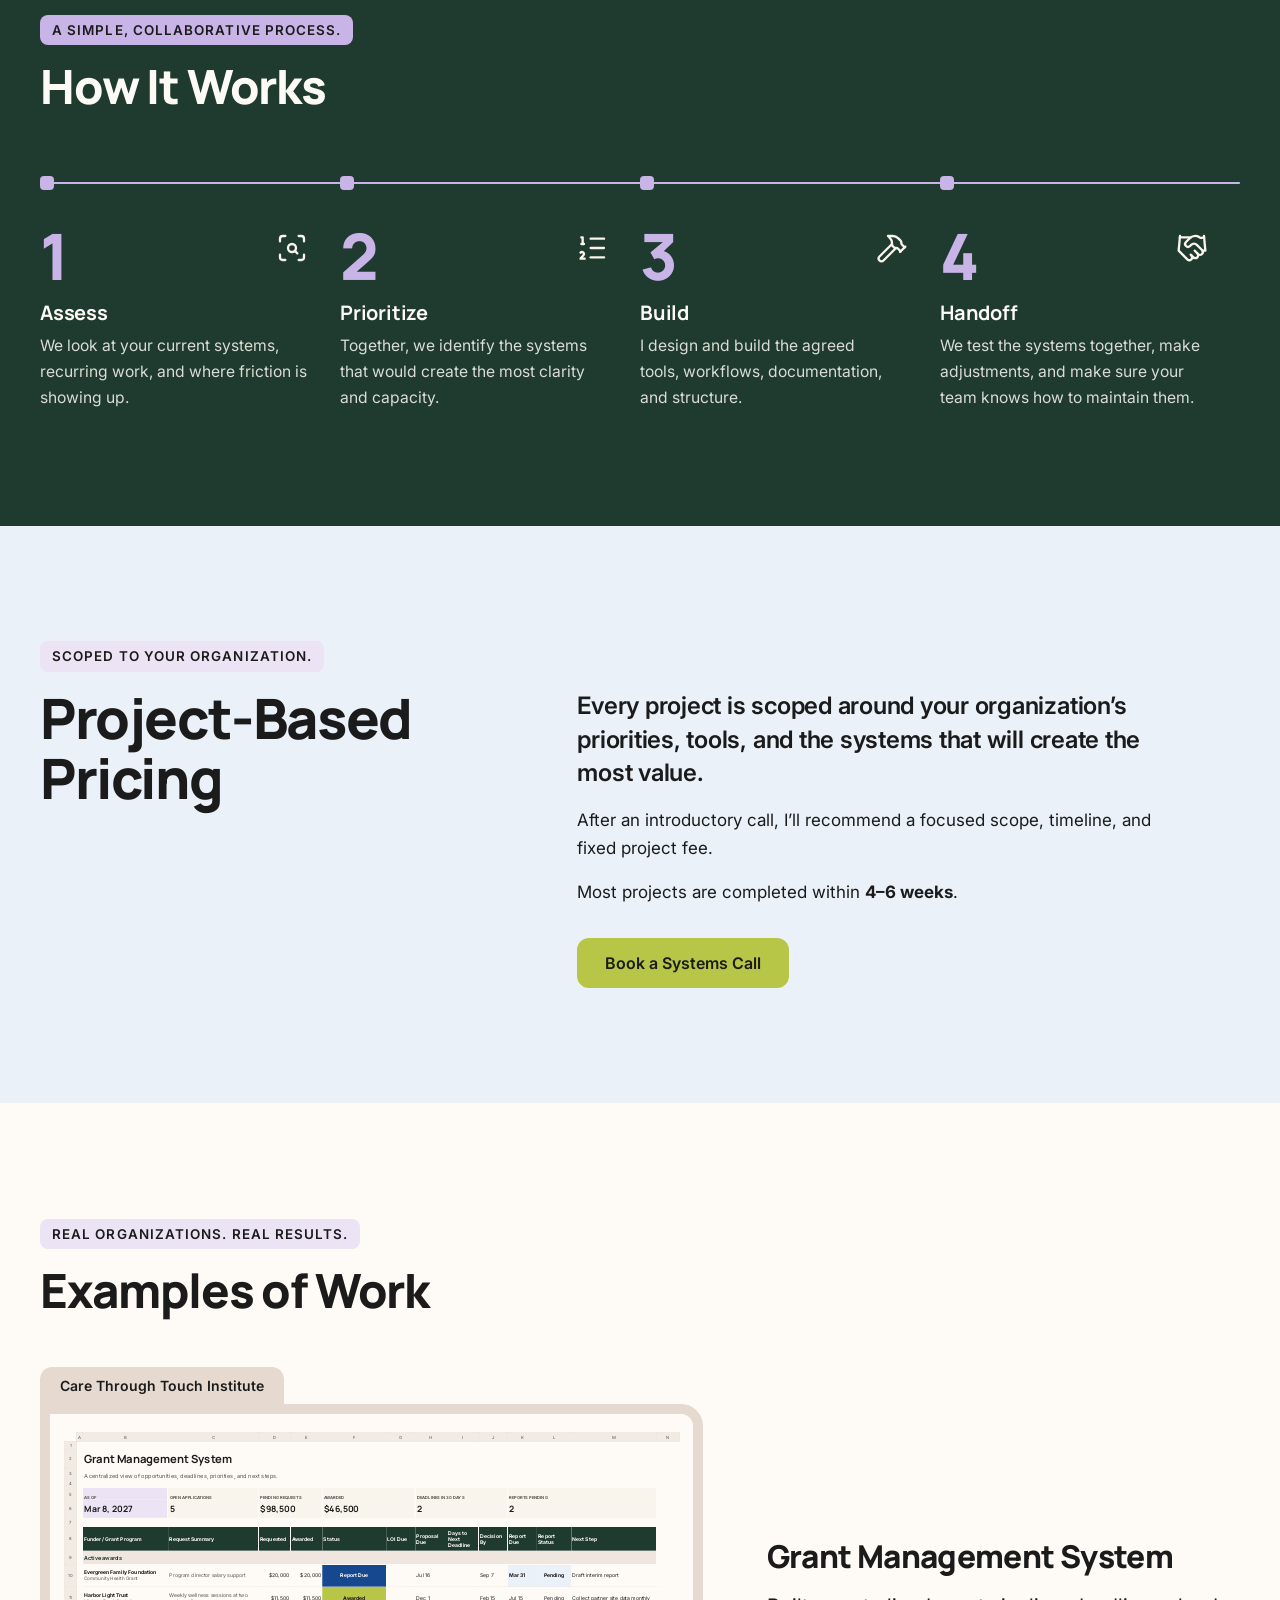
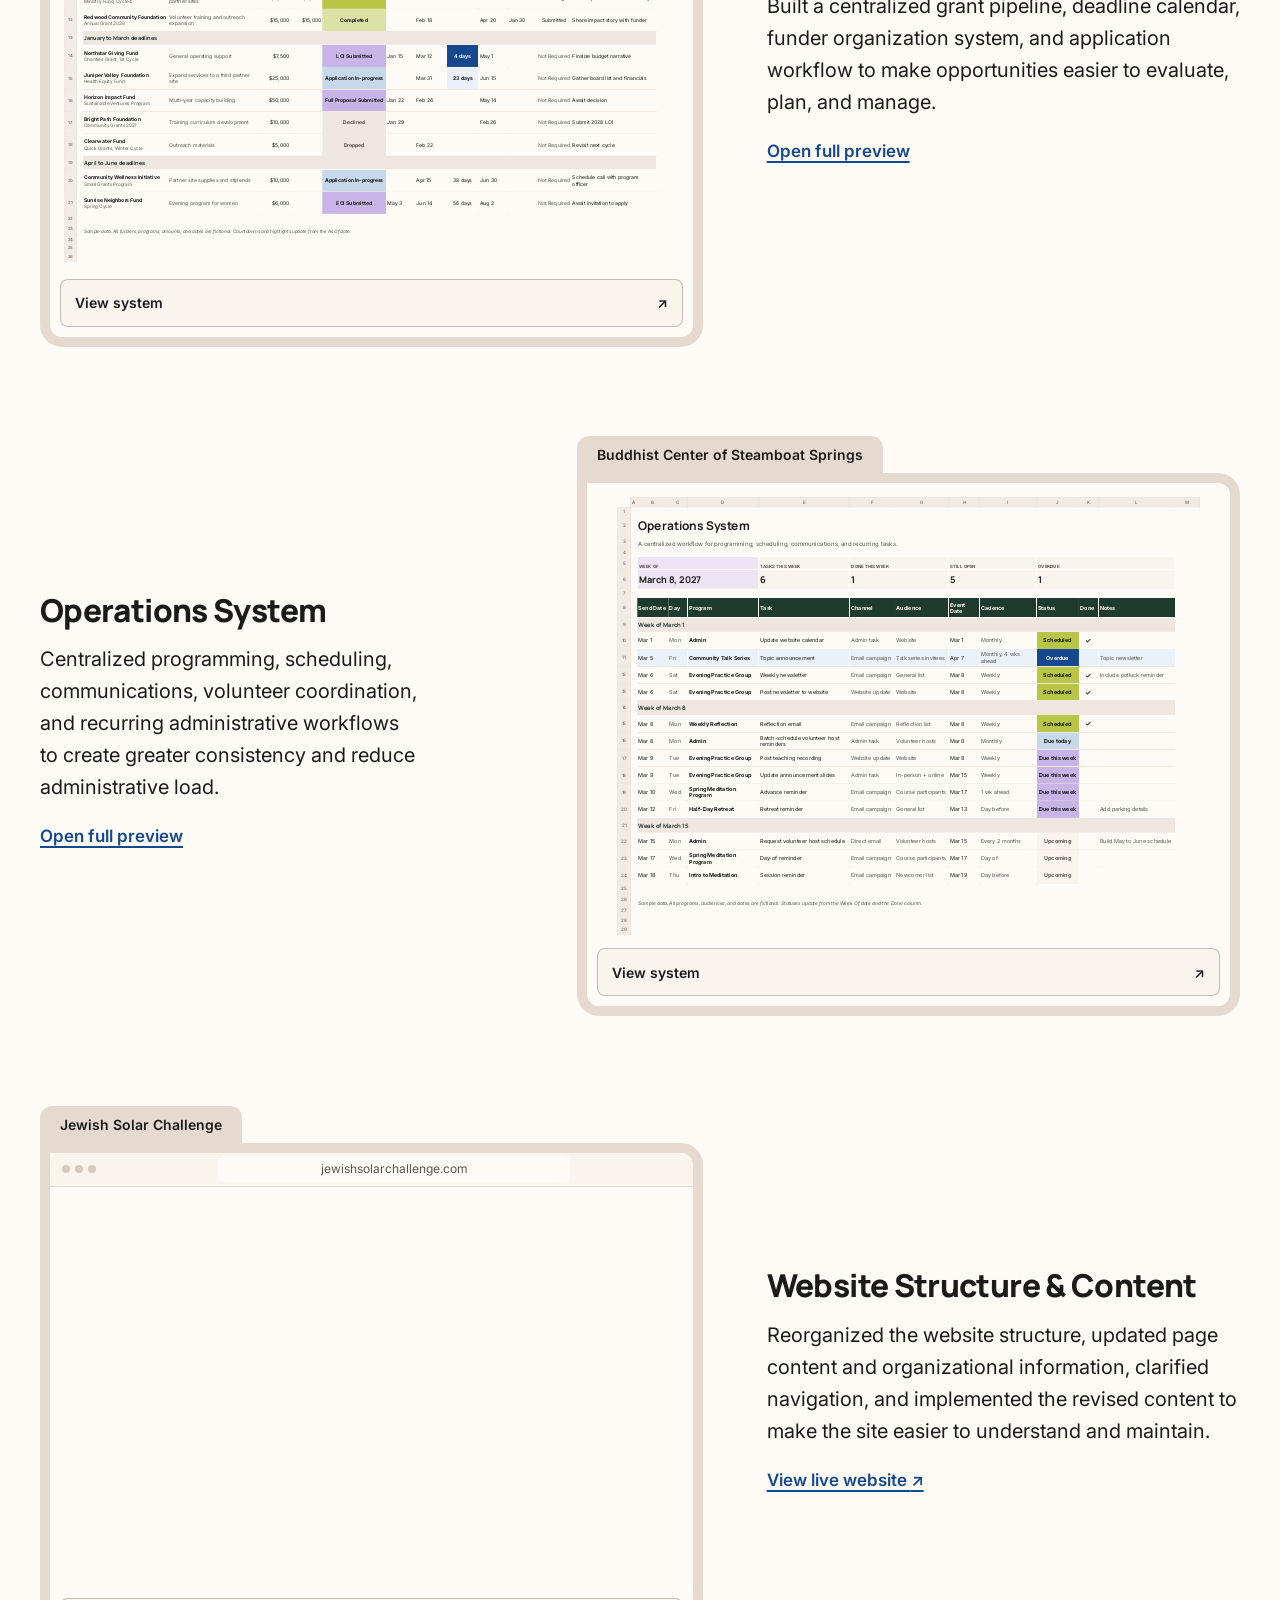
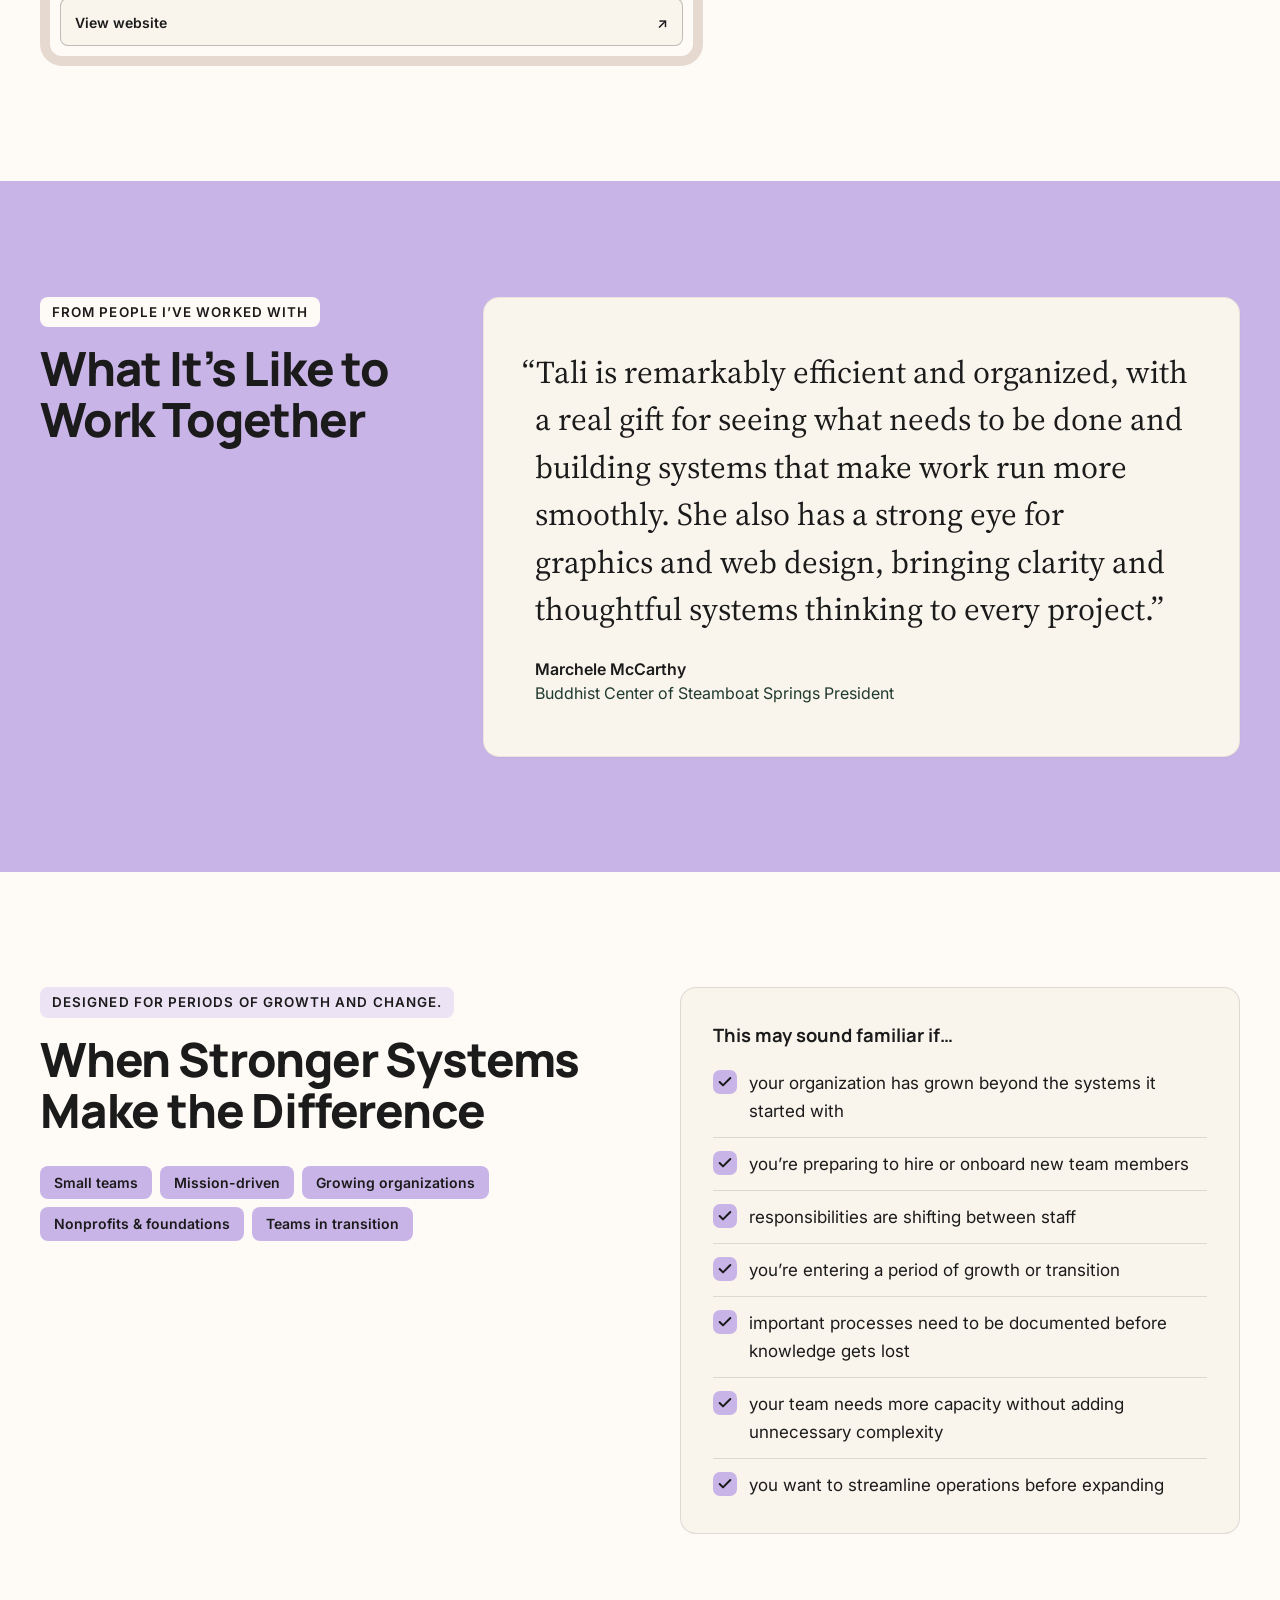
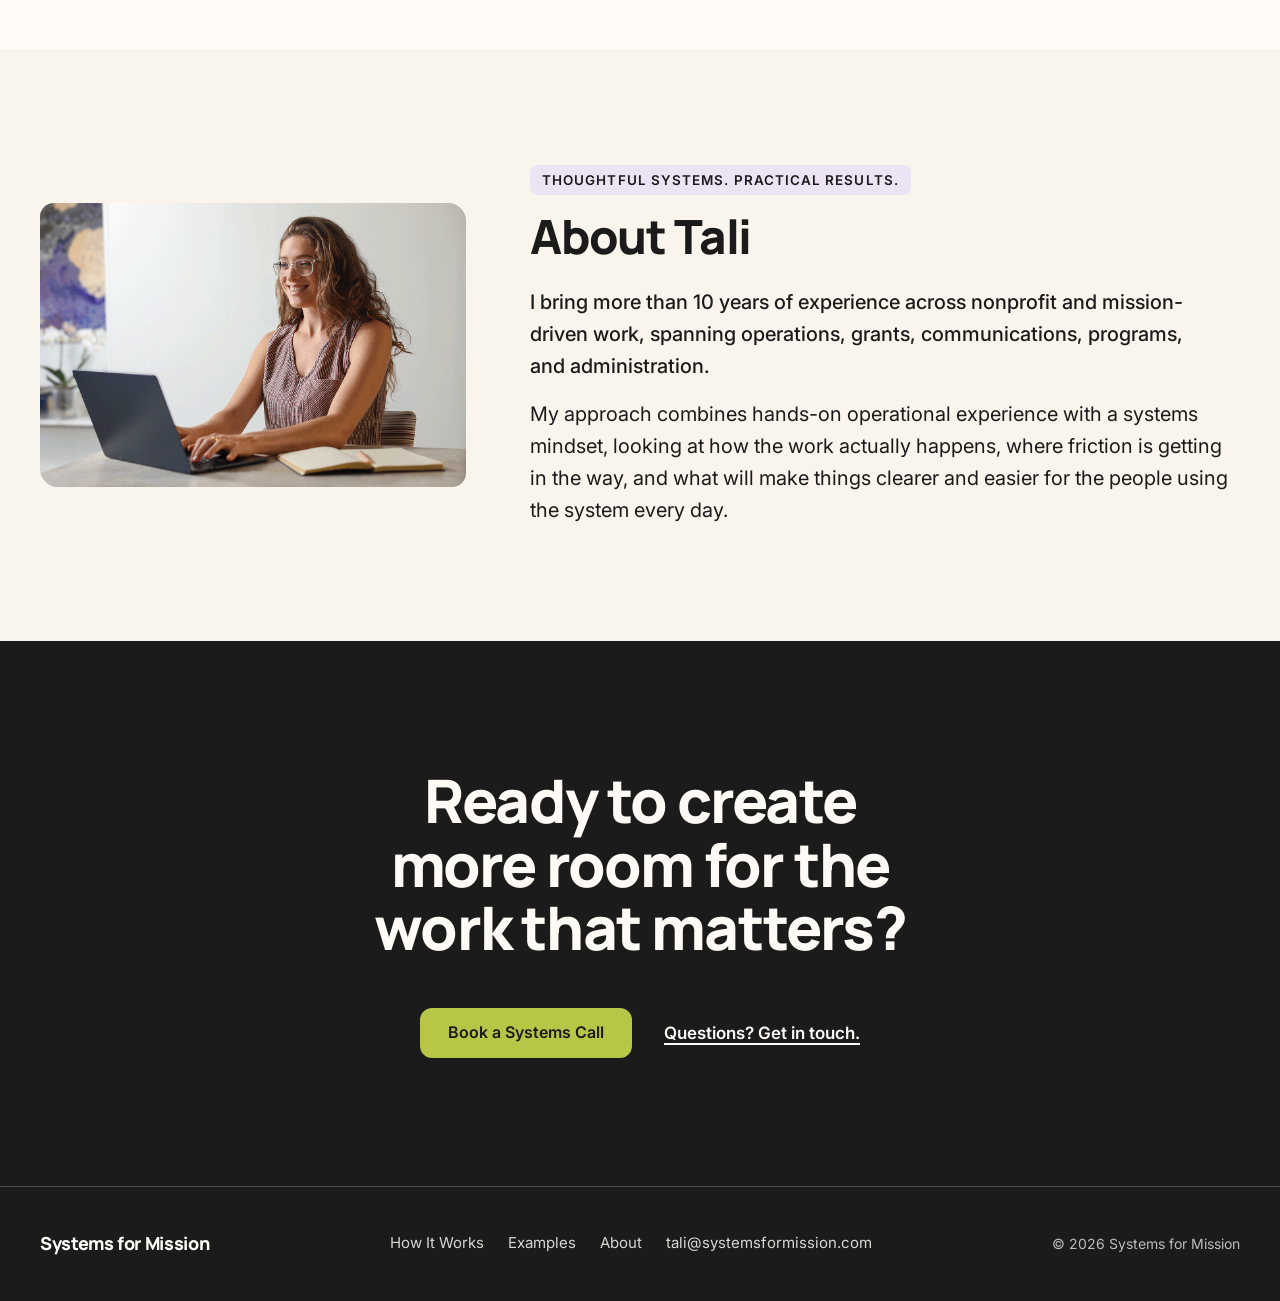
==== commit 85c0d182: "UPDATE WEBSITE" ====
--- a/index.html
+++ b/index.html
@@ -59,11 +59,11 @@
           <li><a href="#about">About</a></li>
           <li><a href="#contact">Contact</a></li>
         </ul>
-        <a class="btn btn-primary nav-cta-mobile" data-booking-link href="https://calendar.app.google/jnBJVvNXCExCcWvy8" target="_blank" rel="noopener noreferrer">Book a Systems Call<span class="visually-hidden"> (opens in a new tab)</span></a>
+        <a class="btn btn-primary nav-cta-mobile" data-booking-link href="https://calendar.app.google/9UeecWa3Zx319Jja9" target="_blank" rel="noopener noreferrer">Book a Systems Call<span class="visually-hidden"> (opens in a new tab)</span></a>
       </nav>
 
       <div class="header-actions">
-        <a class="btn btn-primary btn-sm header-cta" data-booking-link href="https://calendar.app.google/jnBJVvNXCExCcWvy8" target="_blank" rel="noopener noreferrer">Book a Systems Call<span class="visually-hidden"> (opens in a new tab)</span></a>
+        <a class="btn btn-primary btn-sm header-cta" data-booking-link href="https://calendar.app.google/9UeecWa3Zx319Jja9" target="_blank" rel="noopener noreferrer">Book a Systems Call<span class="visually-hidden"> (opens in a new tab)</span></a>
         <button class="menu-toggle" type="button" aria-expanded="false" aria-controls="site-nav">
           <svg class="icon icon-ui icon-open" aria-hidden="true"><use href="#i-menu"/></svg>
           <svg class="icon icon-ui icon-close" aria-hidden="true"><use href="#i-x"/></svg>
@@ -87,7 +87,7 @@
           </h1>
           <p class="hero-lead">I organize and streamline recurring administrative work, build practical operational systems, centralize information, and create reliable processes teams can actually maintain.</p>
           <div class="btn-row">
-            <a class="btn btn-primary" data-booking-link href="https://calendar.app.google/jnBJVvNXCExCcWvy8" target="_blank" rel="noopener noreferrer">Book a Systems Call<span class="visually-hidden"> (opens in a new tab)</span></a>
+            <a class="btn btn-primary" data-booking-link href="https://calendar.app.google/9UeecWa3Zx319Jja9" target="_blank" rel="noopener noreferrer">Book a Systems Call<span class="visually-hidden"> (opens in a new tab)</span></a>
             <a class="btn btn-secondary" href="#how-it-works">See How It Works</a>
           </div>
         </div>
@@ -370,7 +370,7 @@
           <p class="pricing-lead">Every project is scoped around your organization’s priorities, tools, and the systems that will create the most value.</p>
           <p>After an introductory call, I’ll recommend a focused scope, timeline, and fixed project fee.</p>
           <p>Most projects are completed within <strong>4–6 weeks</strong>.</p>
-          <a class="btn btn-primary" data-booking-link href="https://calendar.app.google/jnBJVvNXCExCcWvy8" target="_blank" rel="noopener noreferrer">Book a Systems Call<span class="visually-hidden"> (opens in a new tab)</span></a>
+          <a class="btn btn-primary" data-booking-link href="https://calendar.app.google/9UeecWa3Zx319Jja9" target="_blank" rel="noopener noreferrer">Book a Systems Call<span class="visually-hidden"> (opens in a new tab)</span></a>
         </div>
       </div>
     </section>
@@ -517,7 +517,7 @@
       <div class="container final-cta-inner">
         <h2 class="final-title" id="cta-title" data-reveal>Ready to create more room for the work that matters?</h2>
         <div class="btn-row btn-row-center">
-          <a class="btn btn-primary btn-ambient" data-reveal style="--d:2" data-booking-link href="https://calendar.app.google/jnBJVvNXCExCcWvy8" target="_blank" rel="noopener noreferrer">Book a Systems Call<span class="visually-hidden"> (opens in a new tab)</span></a>
+          <a class="btn btn-primary btn-ambient" data-reveal style="--d:2" data-booking-link href="https://calendar.app.google/9UeecWa3Zx319Jja9" target="_blank" rel="noopener noreferrer">Book a Systems Call<span class="visually-hidden"> (opens in a new tab)</span></a>
           <a class="text-link" data-reveal style="--d:3" href="mailto:tali@systemsformission.com">Questions? Get in touch.</a>
         </div>
       </div>
--- a/styles.css
+++ b/styles.css
@@ -80,7 +80,8 @@
   --ease: cubic-bezier(0.2, 0.7, 0.2, 1);
   --t-fast: 160ms;
   --t-mid: 220ms;
-  --t-reveal: 420ms;   /* calmer reveals for cards and folders */
+  --t-reveal: 750ms;   /* slow, calm reveals for cards and folders */
+  --ease-reveal: cubic-bezier(0.25, 0.1, 0.25, 1); /* standard ease */
 
   --header-h: 72px;
 }
@@ -593,13 +594,16 @@
     border-color var(--t-mid) ease;
 }
 .pain-card p { color: var(--text-secondary); font-size: 0.98rem; }
-.pain-card:hover,
-.pain-card:focus-visible {
+.pain-card:focus-visible,
+.pain-card.is-open {
   translate: 0 -3px;
   border-color: var(--line-strong);
   box-shadow: var(--shadow-soft);
 }
 .pain-card:focus-visible { outline-offset: 4px; }
+@media (hover: hover) and (pointer: fine) {
+  .pain-card:hover { translate: 0 -3px; border-color: var(--line-strong); box-shadow: var(--shadow-soft); }
+}
 .pain-desc { display: grid; grid-template-rows: 1fr; }
 .pain-desc > div { overflow: hidden; }
 /* With JS, descriptions start collapsed. They stay readable by screen readers
@@ -607,7 +611,7 @@
 .enhanced .pain-desc {
   grid-template-rows: 0fr;
   opacity: 0;
-  transition: grid-template-rows var(--t-reveal) var(--ease), opacity var(--t-reveal) ease;
+  transition: grid-template-rows var(--t-reveal) var(--ease-reveal), opacity var(--t-reveal) ease;
 }
 .enhanced .pain-card.is-open .pain-desc { grid-template-rows: 1fr; opacity: 1; }
 @media (min-width: 1024px) and (hover: hover) and (pointer: fine) {
@@ -637,7 +641,7 @@
 
 /* ---------- 11. Services: file folders ---------- */
 .folders { display: grid; gap: var(--s-6); }
-.folder-list { display: grid; gap: var(--s-2); }
+.folder-list { display: grid; gap: 20px; }
 
 .folder {
   position: relative;
@@ -753,7 +757,7 @@
 .enhanced .folder-desc {
   grid-template-rows: 0fr;
   opacity: 0;
-  transition: grid-template-rows var(--t-reveal) var(--ease), opacity var(--t-reveal) ease;
+  transition: grid-template-rows var(--t-reveal) var(--ease-reveal), opacity var(--t-reveal) ease;
 }
 
 /* Open state: tapped / clicked / toggled by keyboard */
@@ -790,7 +794,7 @@
 @media (min-width: 1024px) {
   .folders {
     grid-template-columns: repeat(2, minmax(0, 1fr));
-    gap: var(--s-5) var(--s-4);
+    gap: 40px var(--s-4);
     align-items: end;
   }
   .folders-intro { grid-column: 1 / -1; margin-bottom: var(--s-3); }
@@ -798,7 +802,7 @@
   .folder-front { padding: 24px; }
 }
 @media (min-width: 1200px) {
-  .folders { grid-template-columns: repeat(4, minmax(0, 1fr)); gap: var(--s-5) var(--s-3); }
+  .folders { grid-template-columns: repeat(4, minmax(0, 1fr)); gap: 40px var(--s-4); }
   .folder-front { padding: 22px; }
 }
 
@@ -809,15 +813,8 @@
     height: var(--folder-h, auto);
     min-height: 13.5rem;
   }
-  .enhanced .folder-content { margin-top: auto; }
-  /* The icon steps aside when the description opens, so the folders can stay compact */
-  .enhanced .folder-front > .icon-box {
-    position: absolute;
-    top: 22px;
-    left: 22px;
-    transition: opacity var(--t-reveal) ease, scale var(--t-reveal) var(--ease);
-  }
-  .enhanced .folder.is-open .folder-front > .icon-box { opacity: 0; scale: 0.85; }
+  /* Icon, then title, then description, all top-aligned so every title starts on the same line */
+  .enhanced .folder-content { margin-top: 0; }
   .folders.no-anim .folder-desc,
   .folders.no-anim .icon-box { transition: none !important; }
   .folders.is-measuring .folder-front { height: auto; min-height: 0; }
@@ -868,7 +865,7 @@
   border-radius: 4px;
   border: 2px solid var(--lavender);
   background: var(--lavender);
-  transition: background-color 300ms ease;
+  transition: background-color 700ms ease;
 }
 /* Timeline draws once when the section enters view (script.js adds .is-pending, then .is-drawn).
    Text stays readable throughout; only the line, nodes, numbers and a small settle animate. */
@@ -877,14 +874,14 @@
 .steps.is-pending .step-num { opacity: 0.4; }
 .steps.is-pending .step-head,
 .steps.is-pending .step .card-title { translate: 0 6px; }
-.steps::after { transition: transform 1200ms cubic-bezier(0.45, 0, 0.25, 1); }
-.step-num { transition: opacity 360ms ease; }
+.steps::after { transition: transform 2400ms var(--ease-reveal); }
+.step-num { transition: opacity 700ms ease; }
 .step-head,
-.step .card-title { transition: translate 360ms var(--ease); }
+.step .card-title { transition: translate 700ms var(--ease-reveal); }
 .steps.is-drawn .step-node,
 .steps.is-drawn .step-num,
 .steps.is-drawn .step-head,
-.steps.is-drawn .step .card-title { transition-delay: calc(var(--step) * 300ms + 120ms); }
+.steps.is-drawn .step .card-title { transition-delay: calc(var(--step) * 600ms + 200ms); }
 .step:nth-child(1) { --step: 0; }
 .step:nth-child(2) { --step: 1; }
 .step:nth-child(3) { --step: 2; }
@@ -1164,9 +1161,16 @@
   font-weight: 600;
   line-height: 1.4;
   cursor: default;
-  transition: background-color var(--t-mid) ease, translate var(--t-mid) var(--ease);
-}
-.tags li:hover { translate: 0 -2px; background: var(--lavender); }
+  transition: background-color 700ms var(--ease-reveal), translate 700ms var(--ease-reveal);
+}
+@media (hover: hover) and (pointer: fine) {
+  .tags li:hover { translate: 0 -2px; background: var(--lavender); }
+}
+.tags.is-active li { translate: 0 -2px; background: var(--lavender); }
+.tags li:nth-child(2) { transition-delay: 150ms; }
+.tags li:nth-child(3) { transition-delay: 300ms; }
+.tags li:nth-child(4) { transition-delay: 450ms; }
+.tags li:nth-child(5) { transition-delay: 600ms; }
 
 .audience-list {
   padding: clamp(20px, 3vw, 32px);
@@ -1189,9 +1193,13 @@
   border-bottom: 1px solid var(--line);
 }
 .check-list li:last-child { border-bottom: 0; padding-bottom: 0; }
-.check-list li { transition: translate var(--t-mid) var(--ease); }
-.check-list li:hover { translate: 0 -2px; }
-.check-list li:hover .icon-check { background: var(--lavender); }
+.check-list li { transition: translate 700ms var(--ease-reveal); }
+@media (hover: hover) and (pointer: fine) {
+  .check-list li:hover { translate: 0 -2px; }
+  .check-list li:hover .icon-check { background: var(--lavender); }
+}
+.check-list li.is-active { translate: 0 -2px; }
+.check-list li.is-active .icon-check { background: var(--lavender); }
 .icon-check {
   width: 24px;
   height: 24px;
@@ -1201,7 +1209,7 @@
   background: var(--citron);
   color: var(--ink);
   stroke-width: 3;
-  transition: background-color var(--t-mid) ease;
+  transition: background-color 700ms var(--ease-reveal);
 }
 
 @media (min-width: 960px) {
@@ -1306,7 +1314,7 @@
 
 /* ---------- 19. Filing motion: services only, never hide content ---------- */
 @media (prefers-reduced-motion: no-preference) {
-  .enhanced .folder { transition: transform 420ms var(--ease), translate var(--t-mid) var(--ease); }
+  .enhanced .folder { transition: transform 900ms var(--ease-reveal), translate var(--t-reveal) var(--ease-reveal); }
   .enhanced .folders.is-filing .folder { transform: translateY(10px) rotate(-0.5deg); }
   .enhanced .folders.is-filing .folder:nth-child(even) { transform: translateY(10px) rotate(0.5deg); }
 }
@@ -1314,19 +1322,19 @@
 /* Gentle one-time entrance for selected blocks (script.js adds .is-pending, then removes it) */
 @media (prefers-reduced-motion: no-preference) {
   [data-reveal] {
-    transition: opacity 560ms ease, translate 560ms var(--ease);
-    transition-delay: calc(var(--d, 0) * 110ms);
-  }
-  [data-reveal].is-pending { opacity: 0; translate: 0 14px; }
+    transition: opacity 1000ms var(--ease-reveal), translate 1000ms var(--ease-reveal);
+    transition-delay: calc(var(--d, 0) * 180ms);
+  }
+  [data-reveal].is-pending { opacity: 0; translate: 0 18px; }
   /* Elements with their own hover transitions keep them alongside the entrance */
   .btn[data-reveal] {
-    transition: opacity 560ms ease calc(var(--d, 0) * 110ms), translate 560ms var(--ease) calc(var(--d, 0) * 110ms),
+    transition: opacity 1000ms var(--ease-reveal) calc(var(--d, 0) * 180ms), translate 1000ms var(--ease-reveal) calc(var(--d, 0) * 180ms),
       background-color var(--t-fast) ease, border-color var(--t-fast) ease, box-shadow var(--t-mid) ease;
   }
   .quote-card[data-reveal] {
-    transition: opacity 560ms ease, translate 560ms var(--ease), box-shadow var(--t-mid) ease;
-  }
-  .quote-card[data-reveal]:not(.is-pending):hover { transition-duration: 560ms, var(--t-mid), var(--t-mid); }
+    transition: opacity 1000ms var(--ease-reveal), translate 1000ms var(--ease-reveal), box-shadow var(--t-mid) ease;
+  }
+  .quote-card[data-reveal]:not(.is-pending):hover { transition-duration: 1000ms, 400ms, 400ms; }
 }
 
 /* ---------- 20. Reduced motion ---------- */
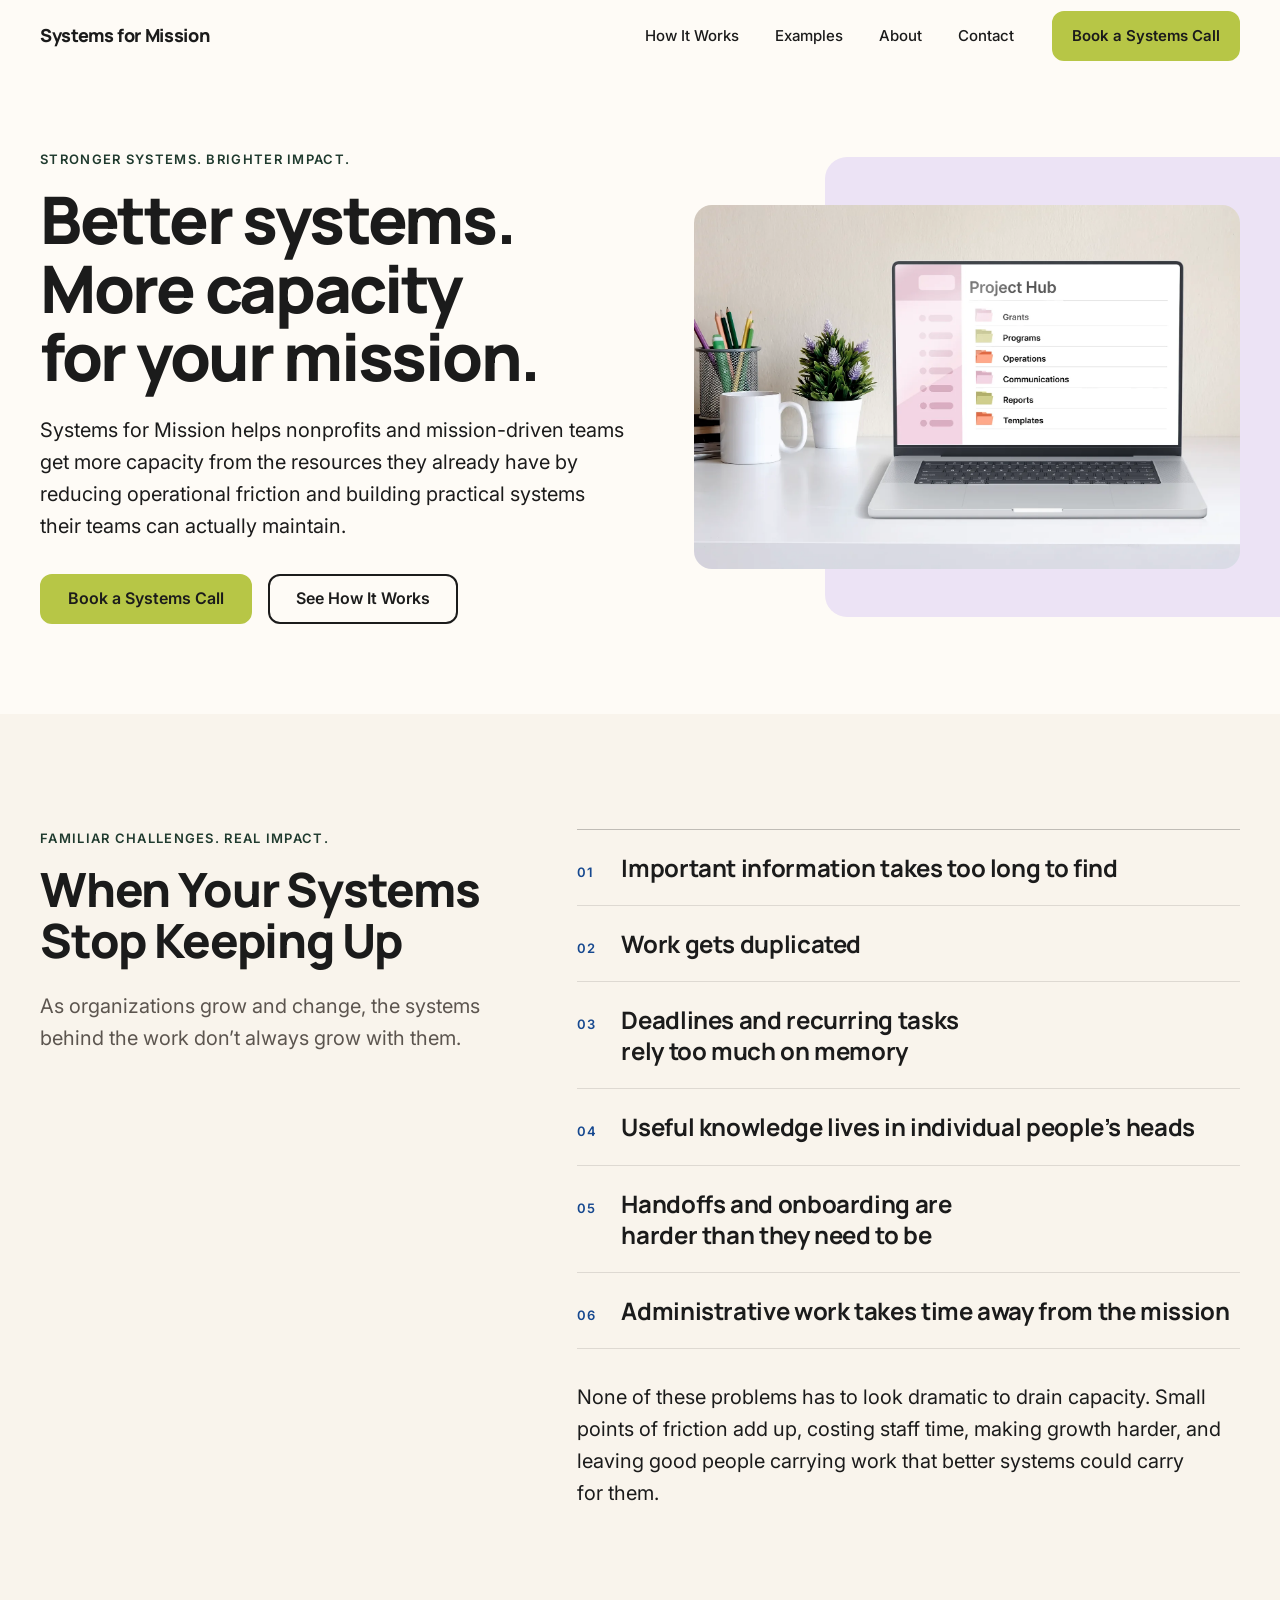
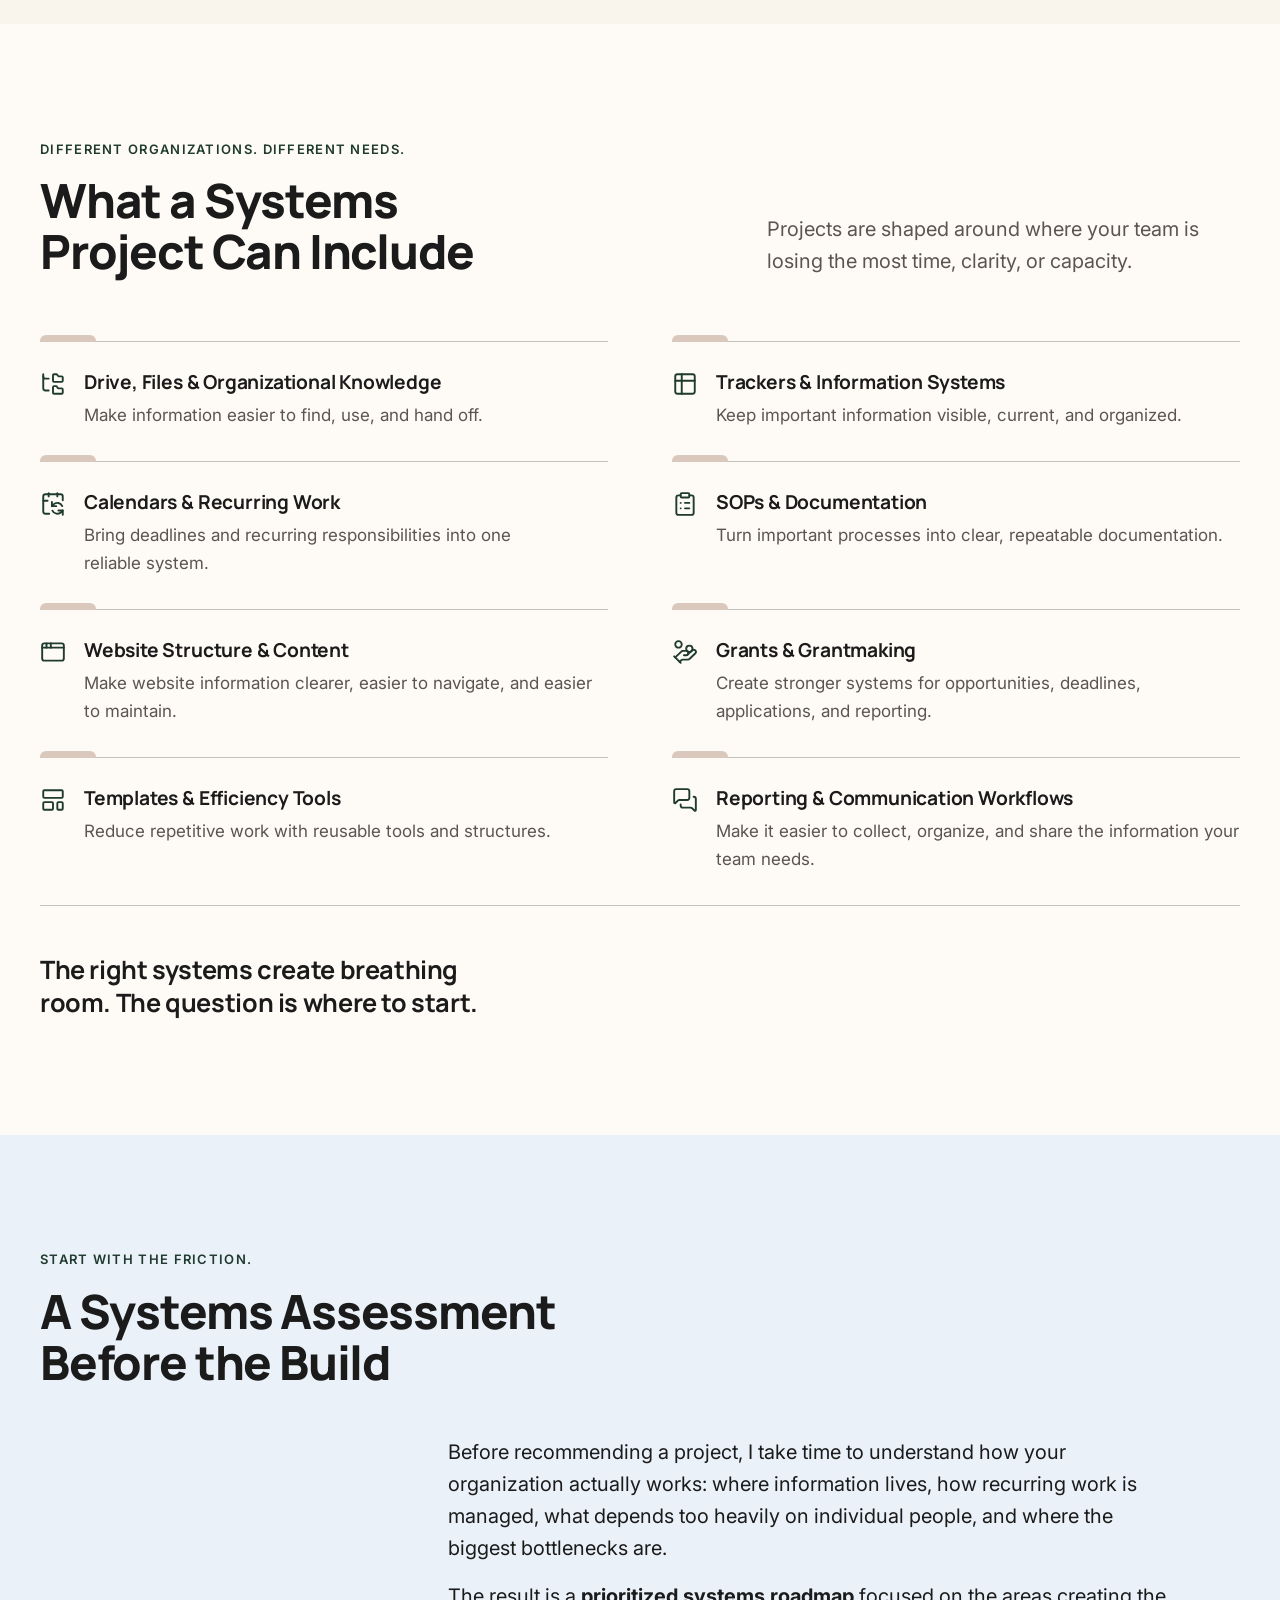
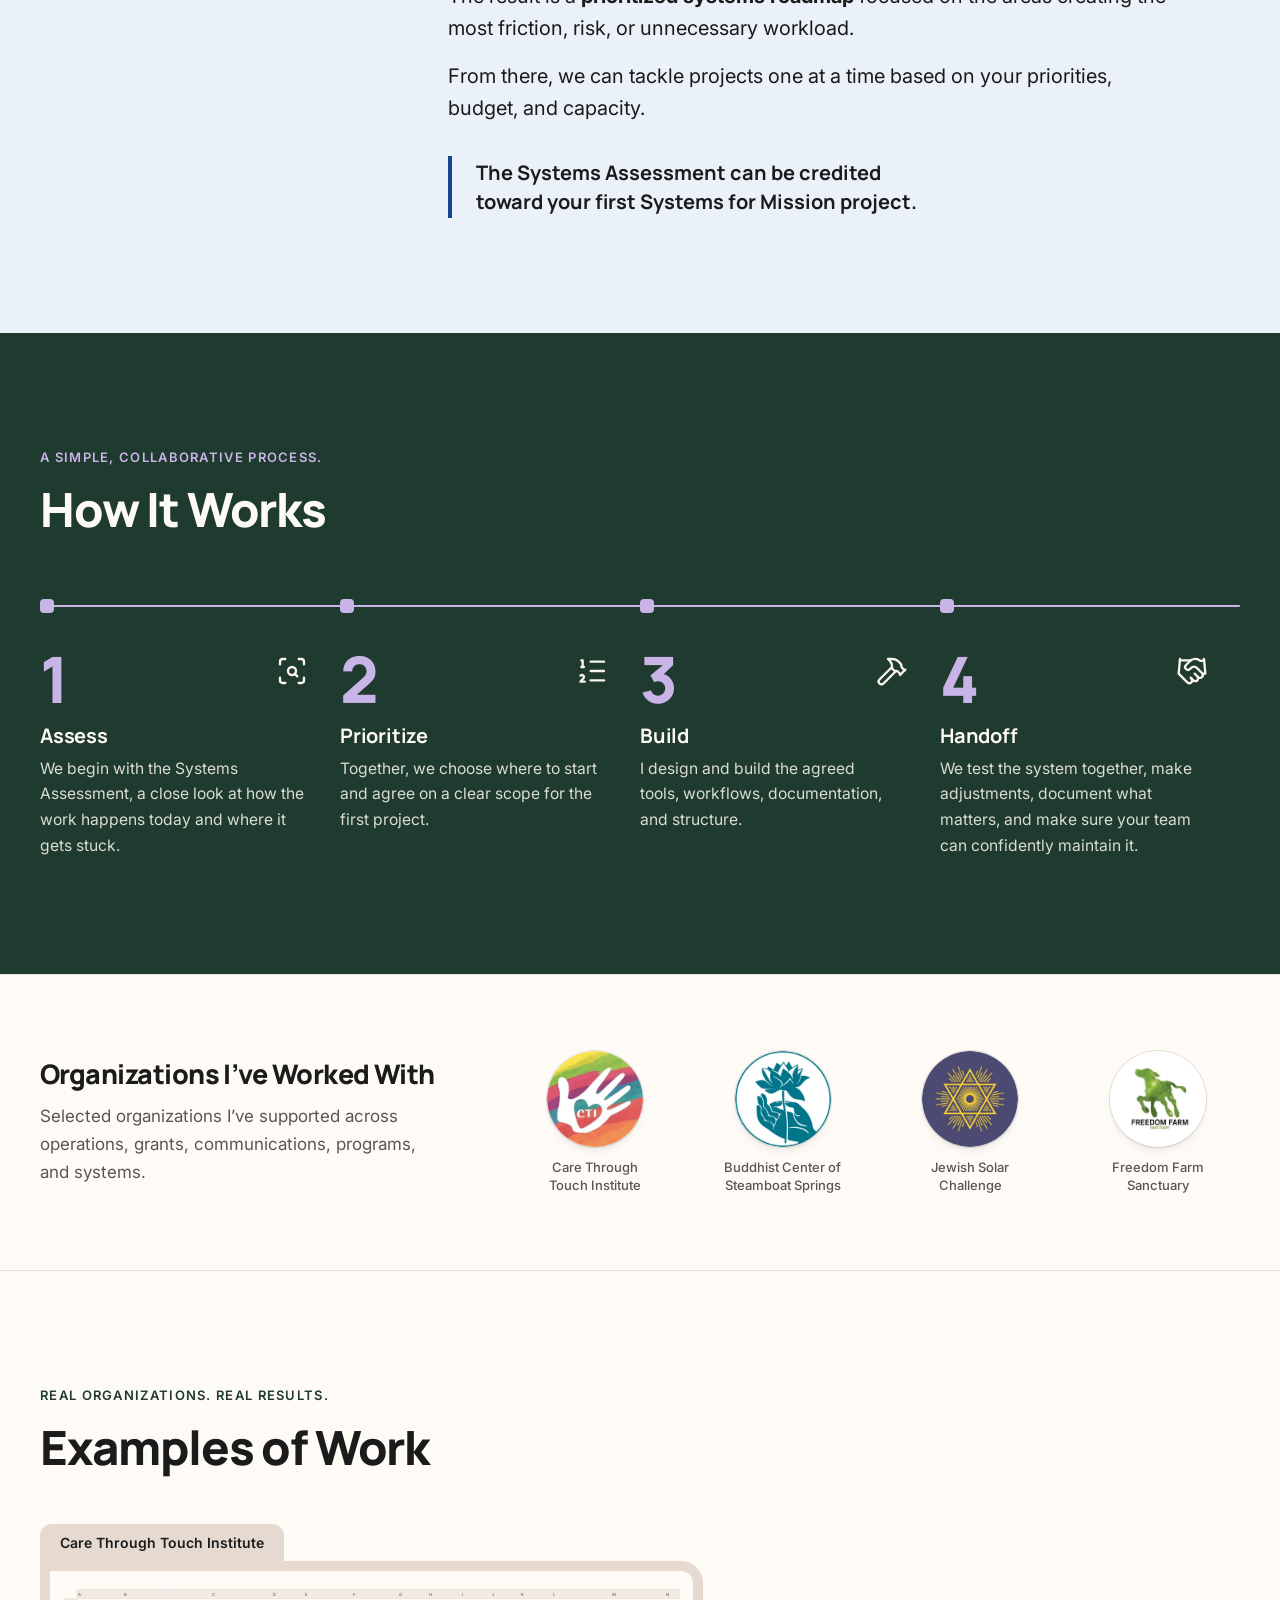
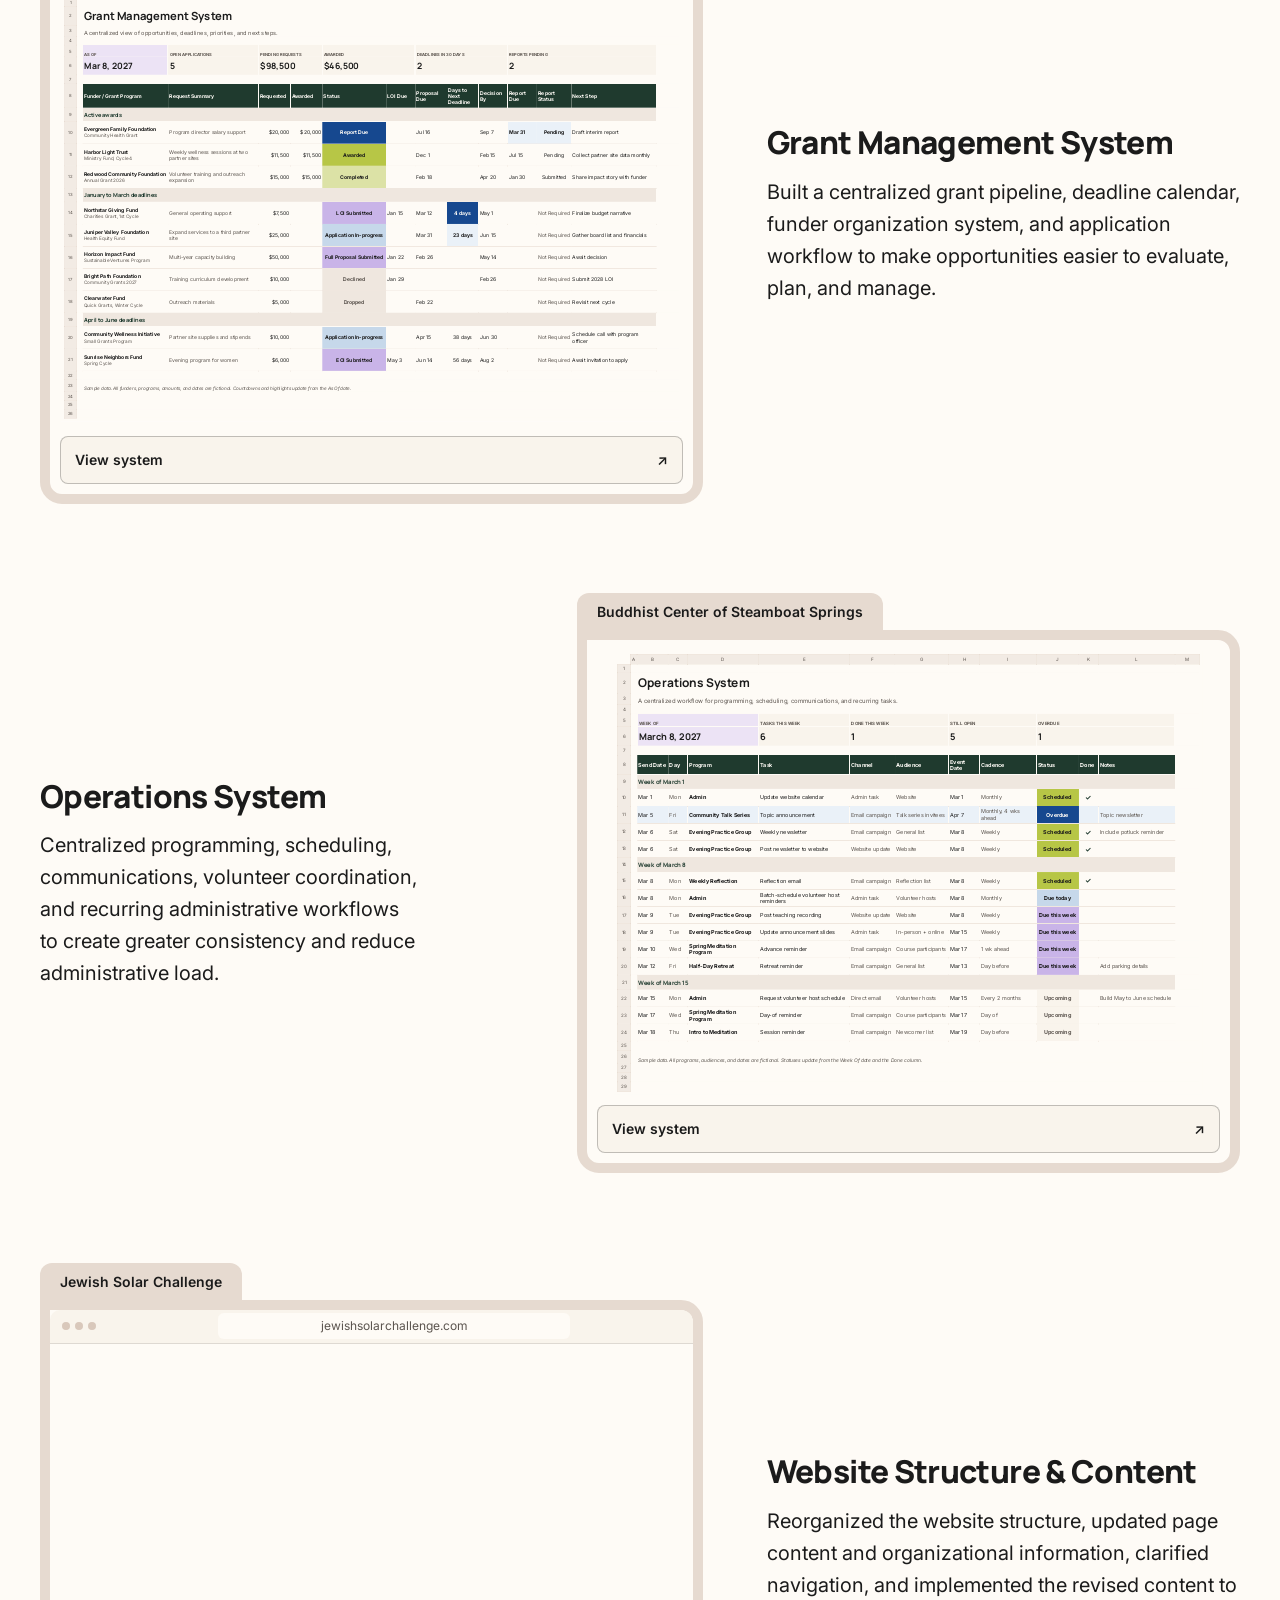
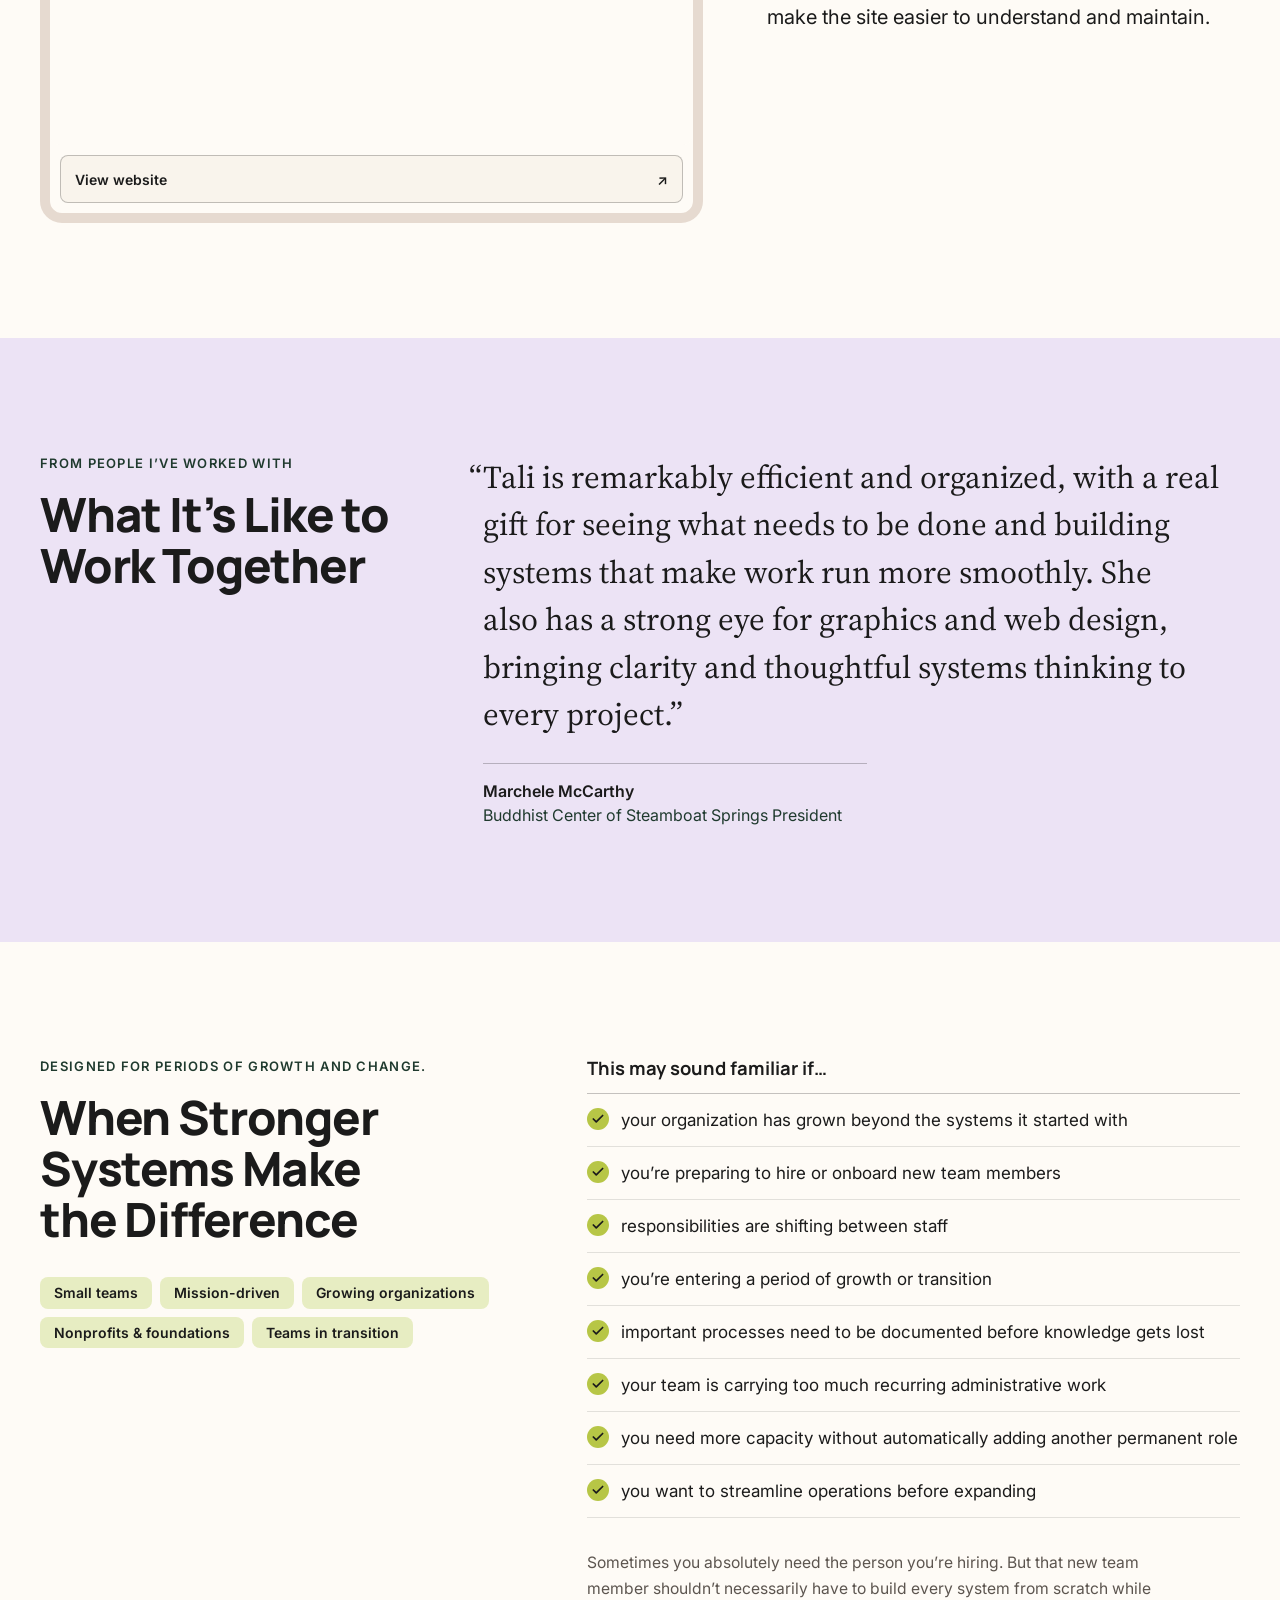
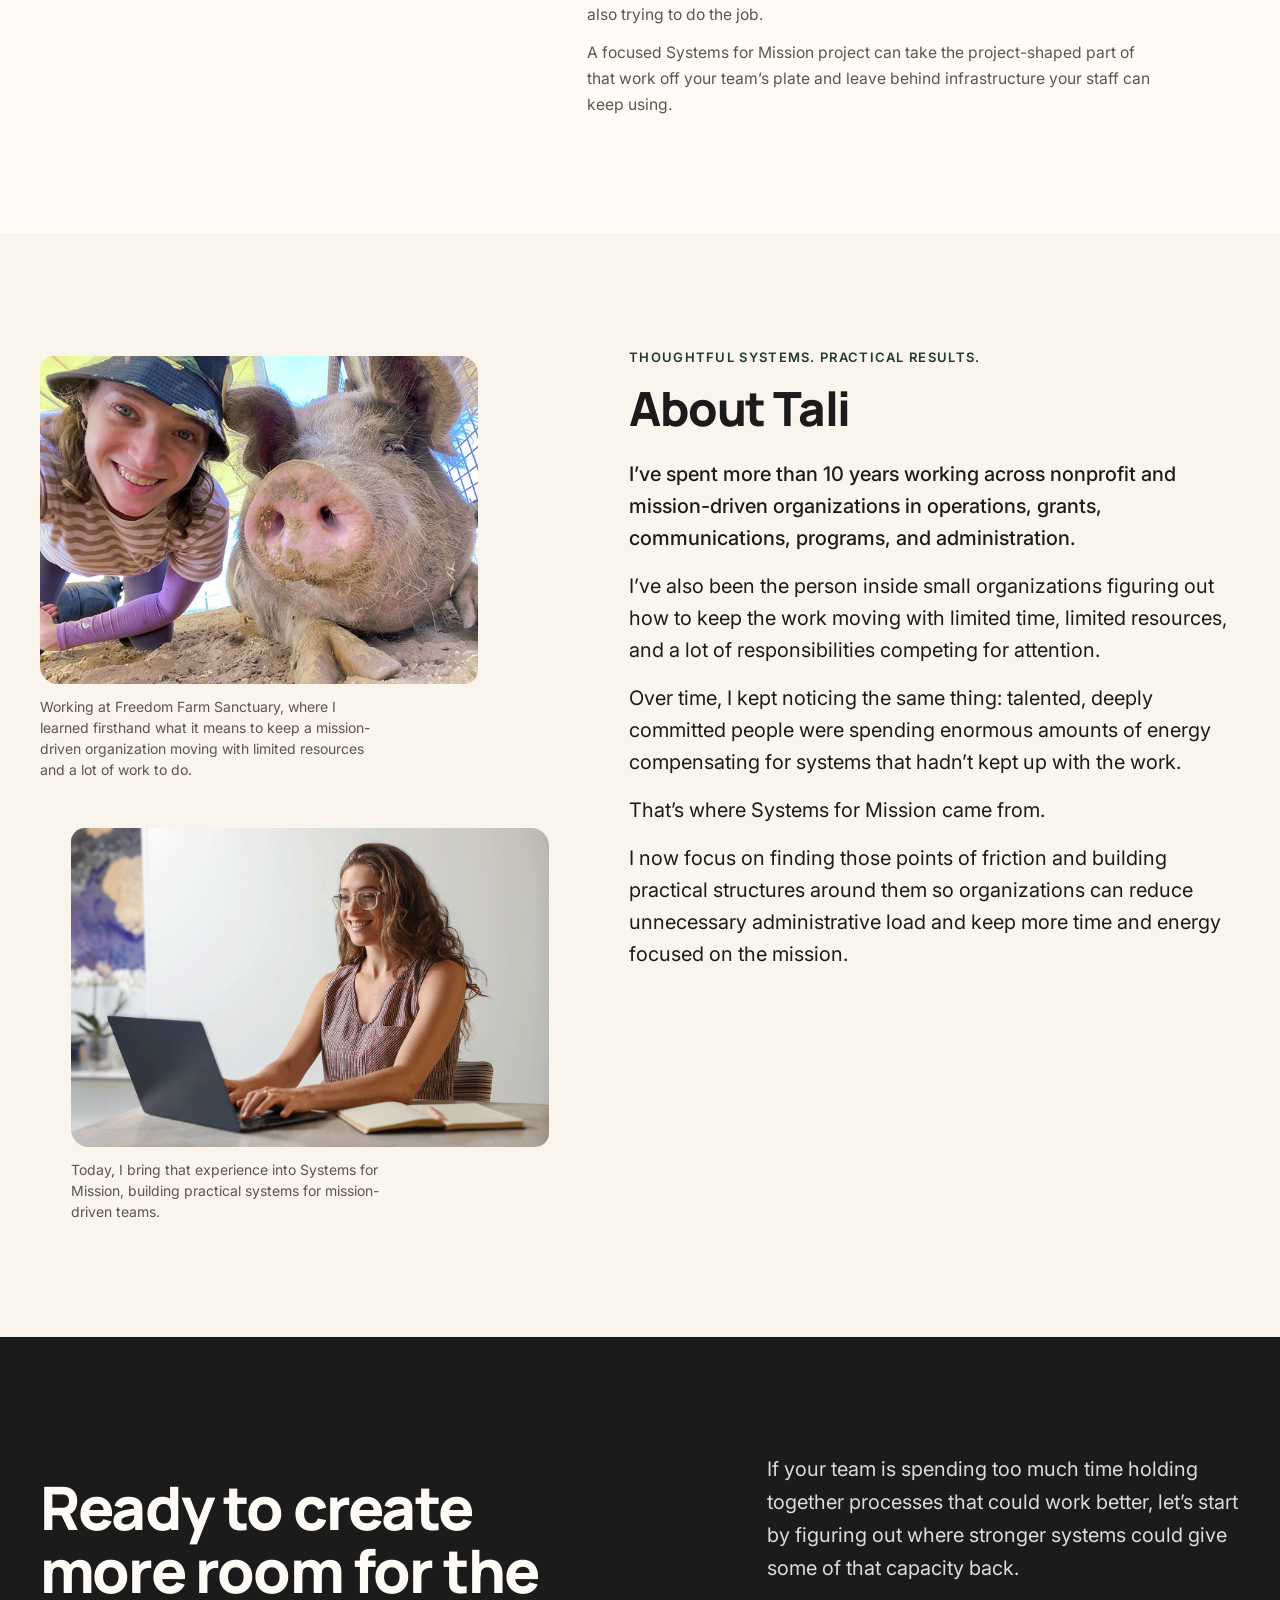
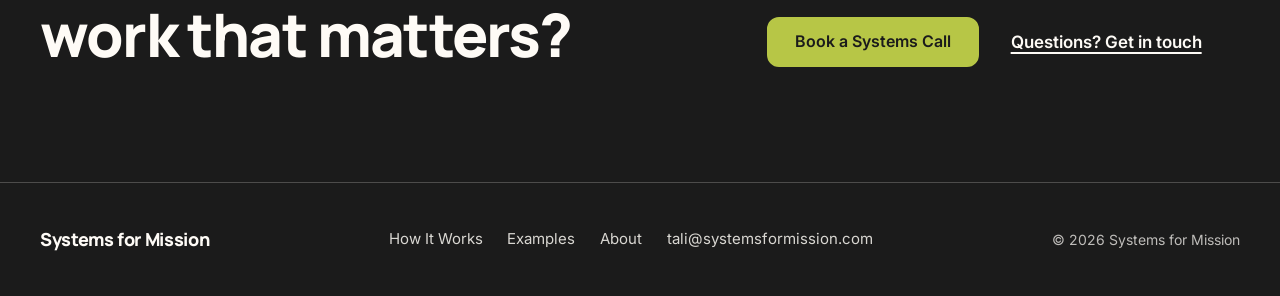
==== commit 895f5a59: "update website" ====
--- a/index.html
+++ b/index.html
@@ -3,15 +3,15 @@
 <head>
   <meta charset="utf-8">
   <meta name="viewport" content="width=device-width, initial-scale=1">
-  <title>Systems for Mission | Practical Operational Systems for Growing Teams</title>
-  <meta name="description" content="Systems for Mission builds practical operational systems for nonprofits, foundations, mission-driven organizations, and growing teams, creating more clarity, consistency, and capacity for the work that matters.">
+  <title>Systems for Mission | Practical Systems for Nonprofits and Mission-Driven Teams</title>
+  <meta name="description" content="Systems for Mission helps nonprofits and mission-driven teams get more capacity from the resources they already have, with practical systems their teams can actually maintain.">
   <meta name="theme-color" content="#FEFBF6">
 
   <!-- Set og:url and an absolute og:image when the production domain and social image are ready. -->
   <meta property="og:type" content="website">
   <meta property="og:site_name" content="Systems for Mission">
-  <meta property="og:title" content="Systems for Mission | Practical Operational Systems for Growing Teams">
-  <meta property="og:description" content="Practical operational systems for nonprofits, foundations, mission-driven organizations, and growing teams. More clarity, consistency, and capacity for the work that matters.">
+  <meta property="og:title" content="Systems for Mission | Practical Systems for Nonprofits and Mission-Driven Teams">
+  <meta property="og:description" content="Systems for Mission helps nonprofits and mission-driven teams get more capacity from the resources they already have, with practical systems their teams can actually maintain.">
   <meta name="twitter:card" content="summary">
 
   <!-- Brand favicon -->
@@ -25,11 +25,6 @@
 </head>
 <body>
   <svg class="sprite" aria-hidden="true" focusable="false">
-    <symbol id="i-file-search" viewBox="0 0 24 24"><path d="M6 22a2 2 0 0 1-2-2V4a2 2 0 0 1 2-2h8a2.4 2.4 0 0 1 1.704.706l3.588 3.588A2.4 2.4 0 0 1 20 8v12a2 2 0 0 1-2 2z"/><path d="M14 2v5a1 1 0 0 0 1 1h5"/><circle cx="11.5" cy="14.5" r="2.5"/><path d="M13.3 16.3 15 18"/></symbol>
-    <symbol id="i-copy" viewBox="0 0 24 24"><rect width="14" height="14" x="8" y="8" rx="2" ry="2"/><path d="M4 16c-1.1 0-2-.9-2-2V4c0-1.1.9-2 2-2h10c1.1 0 2 .9 2 2"/></symbol>
-    <symbol id="i-archive-x" viewBox="0 0 24 24"><rect width="20" height="5" x="2" y="3" rx="1"/><path d="M4 8v11a2 2 0 0 0 2 2h12a2 2 0 0 0 2-2V8"/><path d="m9.5 17 5-5"/><path d="m9.5 12 5 5"/></symbol>
-    <symbol id="i-user-round-cog" viewBox="0 0 24 24"><path d="m14.305 19.53.923-.382"/><path d="m15.228 16.852-.923-.383"/><path d="m16.852 15.228-.383-.923"/><path d="m16.852 20.772-.383.924"/><path d="m19.148 15.228.383-.923"/><path d="m19.53 21.696-.382-.924"/><path d="M2 21a8 8 0 0 1 10.434-7.62"/><path d="m20.772 16.852.924-.383"/><path d="m20.772 19.148.924.383"/><circle cx="10" cy="8" r="5"/><circle cx="18" cy="18" r="3"/></symbol>
-    <symbol id="i-battery-low" viewBox="0 0 24 24"><path d="M22 14v-4"/><path d="M6 14v-4"/><rect x="2" y="6" width="16" height="12" rx="2"/></symbol>
     <symbol id="i-hand-coins" viewBox="0 0 24 24"><path d="M11 15h2a2 2 0 1 0 0-4h-3c-.6 0-1.1.2-1.4.6L3 17"/><path d="m7 21 1.6-1.4c.3-.4.8-.6 1.4-.6h4c1.1 0 2.1-.4 2.8-1.2l4.6-4.4a2 2 0 0 0-2.750-2.910l-4.2 3.9"/><path d="m2 16 6 6"/><circle cx="16" cy="9" r="2.9"/><circle cx="6" cy="5" r="3"/></symbol>
     <symbol id="i-table-2" viewBox="0 0 24 24"><path d="M3 9h18"/><path d="M9 3v18"/><rect x="3" y="3" width="18" height="18" rx="2"/></symbol>
     <symbol id="i-calendar-sync" viewBox="0 0 24 24"><path d="M11 10v4h4"/><path d="m11 14 1.535-1.605a5 5 0 018 1.5"/><path d="M16 2v3"/><path d="m21 18-1.535 1.605a5 5 0 01-8-1.5"/><path d="M21 22v-4h-4"/><path d="M21 8.517V5a2 2 0 00-2-2H5a2 2 0 00-2 2v14a2 2 0 002 2h3.517"/><path d="M3 9h4"/><path d="M8 2v3"/></symbol>
@@ -75,7 +70,7 @@
 
   <main id="main" tabindex="-1">
 
-    <!-- HERO: open editorial two-column -->
+    <!-- HERO -->
     <section class="hero" aria-labelledby="hero-title">
       <div class="container hero-grid">
         <div class="hero-copy">
@@ -85,7 +80,7 @@
             <span>More capacity</span>
             <span>for your mission.</span>
           </h1>
-          <p class="hero-lead">I organize and streamline recurring administrative work, build practical operational systems, centralize information, and create reliable processes teams can actually maintain.</p>
+          <p class="hero-lead">Systems for Mission helps nonprofits and mission-driven teams get more capacity from the resources they already have by reducing operational friction and building practical systems their teams can actually maintain.</p>
           <div class="btn-row">
             <a class="btn btn-primary" data-booking-link href="https://calendar.app.google/9UeecWa3Zx319Jja9" target="_blank" rel="noopener noreferrer">Book a Systems Call<span class="visually-hidden"> (opens in a new tab)</span></a>
             <a class="btn btn-secondary" href="#how-it-works">See How It Works</a>
@@ -98,7 +93,167 @@
       </div>
     </section>
 
-    <!-- ORGANIZATIONS: minimal credibility strip -->
+    <!-- PAIN POINTS: a plain editorial list -->
+    <section class="section section-cream pain" aria-labelledby="pain-title">
+      <div class="container pain-grid">
+        <header class="pain-head">
+          <p class="label">Familiar challenges. Real impact.</p>
+          <h2 class="section-title" id="pain-title">When Your Systems Stop Keeping Up</h2>
+          <p class="section-intro">As organizations grow and change, the systems behind the work don’t always grow with them.</p>
+        </header>
+        <div class="pain-body">
+          <ul class="friction-list" role="list" data-reveal>
+            <li><span class="friction-num" aria-hidden="true">01</span>Important information takes too long to find</li>
+            <li><span class="friction-num" aria-hidden="true">02</span>Work gets duplicated</li>
+            <li><span class="friction-num" aria-hidden="true">03</span>Deadlines and recurring tasks rely too much on memory</li>
+            <li><span class="friction-num" aria-hidden="true">04</span>Useful knowledge lives in individual people’s heads</li>
+            <li><span class="friction-num" aria-hidden="true">05</span>Handoffs and onboarding are harder than they need to be</li>
+            <li><span class="friction-num" aria-hidden="true">06</span>Administrative work takes time away from the mission</li>
+          </ul>
+          <p class="pain-close" data-reveal>None of these problems has to look dramatic to drain capacity. Small points of friction add up, costing staff time, making growth harder, and leaving good people carrying work that better systems could carry for them.</p>
+        </div>
+      </div>
+    </section>
+
+    <!-- SYSTEMS PROJECT AREAS: two-column list with a small folder-tab accent -->
+    <section class="section projects" id="services" aria-labelledby="projects-title">
+      <div class="container">
+        <header class="projects-head">
+          <div>
+            <p class="label">Different organizations. Different needs.</p>
+            <h2 class="section-title" id="projects-title">What a Systems Project Can Include</h2>
+          </div>
+          <p class="section-intro">Projects are shaped around where your team is losing the most time, clarity, or capacity.</p>
+        </header>
+
+        <ul class="project-list" role="list" data-reveal>
+          <li class="project">
+            <svg class="icon project-icon" aria-hidden="true"><use href="#i-folder-tree"/></svg>
+            <div>
+              <h3 class="project-title">Drive, Files &amp; Organizational Knowledge</h3>
+              <p>Make information easier to find, use, and hand off.</p>
+            </div>
+          </li>
+          <li class="project">
+            <svg class="icon project-icon" aria-hidden="true"><use href="#i-table-2"/></svg>
+            <div>
+              <h3 class="project-title">Trackers &amp; Information Systems</h3>
+              <p>Keep important information visible, current, and organized.</p>
+            </div>
+          </li>
+          <li class="project">
+            <svg class="icon project-icon" aria-hidden="true"><use href="#i-calendar-sync"/></svg>
+            <div>
+              <h3 class="project-title">Calendars &amp; Recurring Work</h3>
+              <p>Bring deadlines and recurring responsibilities into one reliable system.</p>
+            </div>
+          </li>
+          <li class="project">
+            <svg class="icon project-icon" aria-hidden="true"><use href="#i-clipboard-list"/></svg>
+            <div>
+              <h3 class="project-title">SOPs &amp; Documentation</h3>
+              <p>Turn important processes into clear, repeatable documentation.</p>
+            </div>
+          </li>
+          <li class="project">
+            <svg class="icon project-icon" aria-hidden="true"><use href="#i-app-window"/></svg>
+            <div>
+              <h3 class="project-title">Website Structure &amp; Content</h3>
+              <p>Make website information clearer, easier to navigate, and easier to maintain.</p>
+            </div>
+          </li>
+          <li class="project">
+            <svg class="icon project-icon" aria-hidden="true"><use href="#i-hand-coins"/></svg>
+            <div>
+              <h3 class="project-title">Grants &amp; Grantmaking</h3>
+              <p>Create stronger systems for opportunities, deadlines, applications, and reporting.</p>
+            </div>
+          </li>
+          <li class="project">
+            <svg class="icon project-icon" aria-hidden="true"><use href="#i-layout-template"/></svg>
+            <div>
+              <h3 class="project-title">Templates &amp; Efficiency Tools</h3>
+              <p>Reduce repetitive work with reusable tools and structures.</p>
+            </div>
+          </li>
+          <li class="project">
+            <svg class="icon project-icon" aria-hidden="true"><use href="#i-messages-square"/></svg>
+            <div>
+              <h3 class="project-title">Reporting &amp; Communication Workflows</h3>
+              <p>Make it easier to collect, organize, and share the information your team needs.</p>
+            </div>
+          </li>
+        </ul>
+
+        <p class="projects-close">The right systems create breathing room. The question is where to start.</p>
+      </div>
+    </section>
+
+    <!-- SYSTEMS ASSESSMENT -->
+    <section class="section assessment" id="assessment" aria-labelledby="assessment-title">
+      <div class="container assessment-grid">
+        <header class="assessment-head">
+          <p class="label">Start with the friction.</p>
+          <h2 class="section-title" id="assessment-title">A Systems Assessment Before the Build</h2>
+        </header>
+        <div class="assessment-body" data-reveal>
+          <p>Before recommending a project, I take time to understand how your organization actually works: where information lives, how recurring work is managed, what depends too heavily on individual people, and where the biggest bottlenecks are.</p>
+          <p>The result is a <strong>prioritized systems roadmap</strong> focused on the areas creating the most friction, risk, or unnecessary workload.</p>
+          <p>From there, we can tackle projects one at a time based on your priorities, budget, and capacity.</p>
+          <p class="assessment-note">The Systems Assessment can be credited toward your first Systems for Mission project.</p>
+        </div>
+      </div>
+    </section>
+
+    <!-- HOW IT WORKS: Pine section with a process timeline -->
+    <section class="section how" id="how-it-works" aria-labelledby="how-title">
+      <div class="container">
+        <header class="how-head">
+          <p class="label label-on-dark">A simple, collaborative process.</p>
+          <h2 class="section-title" id="how-title">How It Works</h2>
+        </header>
+        <ol class="steps">
+          <li class="step">
+            <span class="step-node" aria-hidden="true"></span>
+            <div class="step-head">
+              <span class="step-num" aria-hidden="true">1</span>
+              <svg class="icon icon-step" aria-hidden="true"><use href="#i-scan-search"/></svg>
+            </div>
+            <h3 class="step-title"><span class="visually-hidden">Step 1: </span>Assess</h3>
+            <p>We begin with the Systems Assessment, a close look at how the work happens today and where it gets stuck.</p>
+          </li>
+          <li class="step">
+            <span class="step-node" aria-hidden="true"></span>
+            <div class="step-head">
+              <span class="step-num" aria-hidden="true">2</span>
+              <svg class="icon icon-step" aria-hidden="true"><use href="#i-list-ordered"/></svg>
+            </div>
+            <h3 class="step-title"><span class="visually-hidden">Step 2: </span>Prioritize</h3>
+            <p>Together, we choose where to start and agree on a clear scope for the first project.</p>
+          </li>
+          <li class="step">
+            <span class="step-node" aria-hidden="true"></span>
+            <div class="step-head">
+              <span class="step-num" aria-hidden="true">3</span>
+              <svg class="icon icon-step" aria-hidden="true"><use href="#i-hammer"/></svg>
+            </div>
+            <h3 class="step-title"><span class="visually-hidden">Step 3: </span>Build</h3>
+            <p>I design and build the agreed tools, workflows, documentation, and structure.</p>
+          </li>
+          <li class="step">
+            <span class="step-node" aria-hidden="true"></span>
+            <div class="step-head">
+              <span class="step-num" aria-hidden="true">4</span>
+              <svg class="icon icon-step" aria-hidden="true"><use href="#i-handshake"/></svg>
+            </div>
+            <h3 class="step-title"><span class="visually-hidden">Step 4: </span>Handoff</h3>
+            <p>We test the system together, make adjustments, document what matters, and make sure your team can confidently maintain it.</p>
+          </li>
+        </ol>
+      </div>
+    </section>
+
+    <!-- ORGANIZATIONS: credibility, directly before the work examples -->
     <section class="orgs" aria-labelledby="orgs-title">
       <div class="container orgs-grid">
         <div class="orgs-copy">
@@ -134,249 +289,8 @@
       </div>
     </section>
 
-    <!-- PAIN POINTS: compact, cohesive grid -->
-    <section class="section section-sand" aria-labelledby="pain-title">
-      <div class="container">
-        <div class="pain-grid">
-          <header class="pain-intro">
-            <p class="label">Familiar challenges. Real impact.</p>
-            <h2 class="section-title" id="pain-title">When Your Systems Stop Keeping Up</h2>
-          </header>
-
-          <article class="card pain-card" tabindex="0">
-            <span class="icon-box"><svg class="icon" aria-hidden="true"><use href="#i-file-search"/></svg></span>
-            <h3 class="card-title">Important information takes too long to find</h3>
-            <div class="pain-desc"><div><p>When information is spread across inboxes, spreadsheets, folders, and individual team members, valuable time gets spent searching and asking instead of moving work forward.</p></div></div>
-          </article>
-
-          <article class="card pain-card" tabindex="0">
-            <span class="icon-box icon-box-warm"><svg class="icon" aria-hidden="true"><use href="#i-copy"/></svg></span>
-            <h3 class="card-title">Work gets duplicated</h3>
-            <div class="pain-desc"><div><p>Without clear systems and ownership, the same information gets recreated, updated in multiple places, or handled twice. That wastes time and limited organizational resources.</p></div></div>
-          </article>
-
-          <article class="card pain-card" tabindex="0">
-            <span class="icon-box"><svg class="icon" aria-hidden="true"><use href="#i-archive-x"/></svg></span>
-            <h3 class="card-title">Useful knowledge gets lost</h3>
-            <div class="pain-desc"><div><p>Important documents, past work, data, and organizational knowledge can disappear inside cluttered systems, making teams recreate work or miss information that could have supported better decisions.</p></div></div>
-          </article>
-
-          <article class="card pain-card" tabindex="0">
-            <span class="icon-box icon-box-warm"><svg class="icon" aria-hidden="true"><use href="#i-user-round-cog"/></svg></span>
-            <h3 class="card-title">Processes depend too heavily on individual people</h3>
-            <div class="pain-desc"><div><p>When recurring work isn’t documented or centralized, handoffs become harder, continuity suffers, and teams carry more administrative knowledge in their heads than they should.</p></div></div>
-          </article>
-
-          <article class="card pain-card" tabindex="0">
-            <span class="icon-box"><svg class="icon" aria-hidden="true"><use href="#i-battery-low"/></svg></span>
-            <h3 class="card-title">Administrative friction drains capacity</h3>
-            <div class="pain-desc"><div><p>Small inefficiencies add up. Repetitive tasks, unclear workflows, and constant information retrieval can contribute to burnout and take attention away from programs, fundraising, planning, growth, and the mission itself.</p></div></div>
-          </article>
-        </div>
-      </div>
-    </section>
-
-    <!-- SERVICES: interactive file folders -->
-    <section class="section services" aria-labelledby="services-title">
-      <div class="container">
-        <div class="folders">
-          <header class="folders-intro">
-            <p class="label">Different organizations. Different needs.</p>
-            <h2 class="section-title" id="services-title">What the Makeover Can Include</h2>
-          </header>
-
-          <ul class="folder-list" role="list">
-          <li class="folder">
-            <span class="folder-tab" aria-hidden="true"></span>
-            <span class="folder-paper" aria-hidden="true"></span>
-            <div class="folder-front">
-              <span class="icon-box"><svg class="icon" aria-hidden="true"><use href="#i-folder-tree"/></svg></span>
-              <div class="folder-content">
-                <h3 class="folder-title">
-                  <button class="folder-toggle" type="button" aria-expanded="false" aria-controls="svc-1">
-                    <span>Drive, Files &amp; Organizational Knowledge</span>
-                  </button>
-                </h3>
-                <div class="folder-desc" id="svc-1"><div><p>A complete reorganization of your Drive or file-management system, including clearer folder structures, naming conventions, filing systems, and master documents.</p></div></div>
-              </div>
-            </div>
-          </li>
-          <li class="folder">
-            <span class="folder-tab" aria-hidden="true"></span>
-            <span class="folder-paper" aria-hidden="true"></span>
-            <div class="folder-front">
-              <span class="icon-box"><svg class="icon" aria-hidden="true"><use href="#i-table-2"/></svg></span>
-              <div class="folder-content">
-                <h3 class="folder-title">
-                  <button class="folder-toggle" type="button" aria-expanded="false" aria-controls="svc-2">
-                    <span>Trackers &amp; Information Systems</span>
-                  </button>
-                </h3>
-                <div class="folder-desc" id="svc-2"><div><p>Clear, centralized trackers for programs, contacts, projects, outreach, data, deadlines, and other information your team needs to manage consistently.</p></div></div>
-              </div>
-            </div>
-          </li>
-          <li class="folder">
-            <span class="folder-tab" aria-hidden="true"></span>
-            <span class="folder-paper" aria-hidden="true"></span>
-            <div class="folder-front">
-              <span class="icon-box"><svg class="icon" aria-hidden="true"><use href="#i-calendar-sync"/></svg></span>
-              <div class="folder-content">
-                <h3 class="folder-title">
-                  <button class="folder-toggle" type="button" aria-expanded="false" aria-controls="svc-3">
-                    <span>Calendars &amp; Recurring Work</span>
-                  </button>
-                </h3>
-                <div class="folder-desc" id="svc-3"><div><p>Practical systems for recurring responsibilities, deadlines, scheduling, reminders, and planning ahead.</p></div></div>
-              </div>
-            </div>
-          </li>
-          <li class="folder">
-            <span class="folder-tab" aria-hidden="true"></span>
-            <span class="folder-paper" aria-hidden="true"></span>
-            <div class="folder-front">
-              <span class="icon-box"><svg class="icon" aria-hidden="true"><use href="#i-clipboard-list"/></svg></span>
-              <div class="folder-content">
-                <h3 class="folder-title">
-                  <button class="folder-toggle" type="button" aria-expanded="false" aria-controls="svc-4">
-                    <span>SOPs &amp; Documentation</span>
-                  </button>
-                </h3>
-                <div class="folder-desc" id="svc-4"><div><p>Straightforward guides, checklists, and documentation that make recurring processes easier to follow, share, and hand off.</p></div></div>
-              </div>
-            </div>
-          </li>
-          <li class="folder">
-            <span class="folder-tab" aria-hidden="true"></span>
-            <span class="folder-paper" aria-hidden="true"></span>
-            <div class="folder-front">
-              <span class="icon-box"><svg class="icon" aria-hidden="true"><use href="#i-app-window"/></svg></span>
-              <div class="folder-content">
-                <h3 class="folder-title">
-                  <button class="folder-toggle" type="button" aria-expanded="false" aria-controls="svc-5">
-                    <span>Website Structure &amp; Content</span>
-                  </button>
-                </h3>
-                <div class="folder-desc" id="svc-5"><div><p>Reorganizing website pages, updating copy and information, improving navigation, and implementing changes on platforms such as Wix and Squarespace.</p></div></div>
-              </div>
-            </div>
-          </li>
-          <li class="folder">
-            <span class="folder-tab" aria-hidden="true"></span>
-            <span class="folder-paper" aria-hidden="true"></span>
-            <div class="folder-front">
-              <span class="icon-box"><svg class="icon" aria-hidden="true"><use href="#i-hand-coins"/></svg></span>
-              <div class="folder-content">
-                <h3 class="folder-title">
-                  <button class="folder-toggle" type="button" aria-expanded="false" aria-controls="svc-6">
-                    <span>Grants &amp; Grantmaking</span>
-                  </button>
-                </h3>
-                <div class="folder-desc" id="svc-6"><div><p>Systems for both sides of the funding process, from managing opportunities, applications, deadlines, and reporting to organizing applicants, grantees, reviews, decisions, and award tracking.</p></div></div>
-              </div>
-            </div>
-          </li>
-          <li class="folder">
-            <span class="folder-tab" aria-hidden="true"></span>
-            <span class="folder-paper" aria-hidden="true"></span>
-            <div class="folder-front">
-              <span class="icon-box"><svg class="icon" aria-hidden="true"><use href="#i-layout-template"/></svg></span>
-              <div class="folder-content">
-                <h3 class="folder-title">
-                  <button class="folder-toggle" type="button" aria-expanded="false" aria-controls="svc-7">
-                    <span>Templates &amp; Efficiency Tools</span>
-                  </button>
-                </h3>
-                <div class="folder-desc" id="svc-7"><div><p>Reusable templates, master documents, agreements, email language, and other tools that reduce repetitive work and make processes more consistent.</p></div></div>
-              </div>
-            </div>
-          </li>
-          <li class="folder">
-            <span class="folder-tab" aria-hidden="true"></span>
-            <span class="folder-paper" aria-hidden="true"></span>
-            <div class="folder-front">
-              <span class="icon-box"><svg class="icon" aria-hidden="true"><use href="#i-messages-square"/></svg></span>
-              <div class="folder-content">
-                <h3 class="folder-title">
-                  <button class="folder-toggle" type="button" aria-expanded="false" aria-controls="svc-8">
-                    <span>Reporting &amp; Communication Workflows</span>
-                  </button>
-                </h3>
-                <div class="folder-desc" id="svc-8"><div><p>Simple systems for collecting information, preparing updates, tracking progress, and supporting recurring internal or external communications.</p></div></div>
-              </div>
-            </div>
-          </li>
-          </ul>
-        </div>
-      </div>
-    </section>
-
-    <!-- HOW IT WORKS: Pine section with a process flow -->
-    <section class="section how" id="how-it-works" aria-labelledby="how-title">
-      <div class="container">
-        <header class="how-head">
-          <p class="label label-on-dark">A simple, collaborative process.</p>
-          <h2 class="section-title" id="how-title">How It Works</h2>
-        </header>
-        <ol class="steps">
-          <li class="step">
-            <span class="step-node" aria-hidden="true"></span>
-            <div class="step-head">
-              <span class="step-num" aria-hidden="true">1</span>
-              <svg class="icon icon-step" aria-hidden="true"><use href="#i-scan-search"/></svg>
-            </div>
-            <h3 class="card-title"><span class="visually-hidden">Step 1: </span>Assess</h3>
-            <p>We look at your current systems, recurring work, and where friction is showing up.</p>
-          </li>
-          <li class="step">
-            <span class="step-node" aria-hidden="true"></span>
-            <div class="step-head">
-              <span class="step-num" aria-hidden="true">2</span>
-              <svg class="icon icon-step" aria-hidden="true"><use href="#i-list-ordered"/></svg>
-            </div>
-            <h3 class="card-title"><span class="visually-hidden">Step 2: </span>Prioritize</h3>
-            <p>Together, we identify the systems that would create the most clarity and capacity.</p>
-          </li>
-          <li class="step">
-            <span class="step-node" aria-hidden="true"></span>
-            <div class="step-head">
-              <span class="step-num" aria-hidden="true">3</span>
-              <svg class="icon icon-step" aria-hidden="true"><use href="#i-hammer"/></svg>
-            </div>
-            <h3 class="card-title"><span class="visually-hidden">Step 3: </span>Build</h3>
-            <p>I design and build the agreed tools, workflows, documentation, and structure.</p>
-          </li>
-          <li class="step">
-            <span class="step-node" aria-hidden="true"></span>
-            <div class="step-head">
-              <span class="step-num" aria-hidden="true">4</span>
-              <svg class="icon icon-step" aria-hidden="true"><use href="#i-handshake"/></svg>
-            </div>
-            <h3 class="card-title"><span class="visually-hidden">Step 4: </span>Handoff</h3>
-            <p>We test the systems together, make adjustments, and make sure your team knows how to maintain them.</p>
-          </li>
-        </ol>
-      </div>
-    </section>
-
-    <!-- PRICING: calm polar-tinted pause -->
-    <section class="section pricing" aria-labelledby="pricing-title">
-      <div class="container pricing-grid">
-        <header class="pricing-head" data-reveal>
-          <p class="label">Scoped to your organization.</p>
-          <h2 class="section-title pricing-title" id="pricing-title"><span class="nowrap">Project-Based</span> Pricing</h2>
-        </header>
-        <div class="pricing-body" data-reveal style="--d:1">
-          <p class="pricing-lead">Every project is scoped around your organization’s priorities, tools, and the systems that will create the most value.</p>
-          <p>After an introductory call, I’ll recommend a focused scope, timeline, and fixed project fee.</p>
-          <p>Most projects are completed within <strong>4–6 weeks</strong>.</p>
-          <a class="btn btn-primary" data-booking-link href="https://calendar.app.google/9UeecWa3Zx319Jja9" target="_blank" rel="noopener noreferrer">Book a Systems Call<span class="visually-hidden"> (opens in a new tab)</span></a>
-        </div>
-      </div>
-    </section>
-
     <!-- EXAMPLES: complete, locally rendered HTML systems -->
-    <section class="section" id="examples" aria-labelledby="examples-title">
+    <section class="section examples" id="examples" aria-labelledby="examples-title">
       <div class="container">
         <header class="section-head">
           <p class="label">Real organizations. Real results.</p>
@@ -398,7 +312,6 @@
             <div class="case-copy">
               <h3 class="case-title">Grant Management System</h3>
               <p>Built a centralized grant pipeline, deadline calendar, funder organization system, and application workflow to make opportunities easier to evaluate, plan, and manage.</p>
-              <a class="text-link case-link" href="assets/grant-pipeline.html" data-preview data-title="Grant Management System">Open full preview<span class="visually-hidden">: Grant Management System</span></a>
             </div>
           </article>
 
@@ -416,7 +329,6 @@
             <div class="case-copy">
               <h3 class="case-title">Operations System</h3>
               <p>Centralized programming, scheduling, communications, volunteer coordination, and recurring administrative workflows to create greater consistency and reduce administrative load.</p>
-              <a class="text-link case-link" href="assets/operations-tracker.html" data-preview data-title="Operations System">Open full preview<span class="visually-hidden">: Operations System</span></a>
             </div>
           </article>
 
@@ -440,16 +352,15 @@
             <div class="case-copy">
               <h3 class="case-title">Website Structure &amp; Content</h3>
               <p>Reorganized the website structure, updated page content and organizational information, clarified navigation, and implemented the revised content to make the site easier to understand and maintain.</p>
-              <a class="text-link case-link" href="https://www.jewishsolarchallenge.com/" target="_blank" rel="noopener noreferrer">View live website <span aria-hidden="true">↗</span><span class="visually-hidden"> (opens in a new tab)</span></a>
             </div>
           </article>
         </div>
       </div>
     </section>
 
-    <!-- TESTIMONIAL: lavender editorial block -->
+    <!-- TESTIMONIAL -->
     <section class="section testimonials-section" aria-labelledby="testimonials-title">
-      <div class="container">
+      <div class="container testimonials-grid">
         <header class="section-head">
           <p class="label">From people I’ve worked with</p>
           <h2 class="section-title" id="testimonials-title">What It’s Like to Work Together</h2>
@@ -457,7 +368,7 @@
 
         <div class="testimonials">
           <!-- Additional approved testimonials can be added as subsequent figures. -->
-          <figure class="quote quote-card" data-reveal>
+          <figure class="quote" data-reveal>
             <blockquote>
               <p>“Tali is remarkably efficient and organized, with a real gift for seeing what needs to be done and building systems that make work run more smoothly. She also has a strong eye for graphics and web design, bringing clarity and thoughtful systems thinking to every project.”</p>
             </blockquote>
@@ -467,8 +378,8 @@
       </div>
     </section>
 
-    <!-- WHO IT'S FOR -->
-    <section class="section" aria-labelledby="audience-title">
+    <!-- WHO IT'S FOR: organizational moments, not symptoms -->
+    <section class="section audience" aria-labelledby="audience-title">
       <div class="container audience-grid">
         <div class="audience-intro">
           <p class="label">Designed for periods of growth and change.</p>
@@ -482,32 +393,50 @@
           </ul>
         </div>
         <div class="audience-list">
-          <p class="audience-list-title">This may sound familiar if…</p>
+          <h3 class="audience-list-title">This may sound familiar if…</h3>
           <ul class="check-list">
             <li><svg class="icon icon-check" aria-hidden="true"><use href="#i-check"/></svg>your organization has grown beyond the systems it started with</li>
             <li><svg class="icon icon-check" aria-hidden="true"><use href="#i-check"/></svg>you’re preparing to hire or onboard new team members</li>
             <li><svg class="icon icon-check" aria-hidden="true"><use href="#i-check"/></svg>responsibilities are shifting between staff</li>
             <li><svg class="icon icon-check" aria-hidden="true"><use href="#i-check"/></svg>you’re entering a period of growth or transition</li>
             <li><svg class="icon icon-check" aria-hidden="true"><use href="#i-check"/></svg>important processes need to be documented before knowledge gets lost</li>
-            <li><svg class="icon icon-check" aria-hidden="true"><use href="#i-check"/></svg>your team needs more capacity without adding unnecessary complexity</li>
+            <li><svg class="icon icon-check" aria-hidden="true"><use href="#i-check"/></svg>your team is carrying too much recurring administrative work</li>
+            <li><svg class="icon icon-check" aria-hidden="true"><use href="#i-check"/></svg>you need more capacity without automatically adding another permanent role</li>
             <li><svg class="icon icon-check" aria-hidden="true"><use href="#i-check"/></svg>you want to streamline operations before expanding</li>
           </ul>
-        </div>
-      </div>
-    </section>
-
-    <!-- ABOUT -->
-    <section class="section section-cream" id="about" aria-labelledby="about-title">
+          <div class="audience-note">
+            <p>Sometimes you absolutely need the person you’re hiring. But that new team member shouldn’t necessarily have to build every system from scratch while also trying to do the job.</p>
+            <p>A focused Systems for Mission project can take the project-shaped part of that work off your team’s plate and leave behind infrastructure your staff can keep using.</p>
+          </div>
+        </div>
+      </div>
+    </section>
+
+    <!-- ABOUT: two photos, then and now -->
+    <section class="section section-cream about" id="about" aria-labelledby="about-title">
       <div class="container about-grid">
-        <div class="about-photo" data-reveal>
-          <img src="assets/tali-working-profile.png" width="6467" height="4314" loading="lazy" decoding="async"
-               alt="Tali smiling while working at a laptop.">
-        </div>
-        <div class="about-copy" data-reveal style="--d:1">
+        <div class="about-copy">
           <p class="label">Thoughtful systems. Practical results.</p>
           <h2 class="section-title" id="about-title">About Tali</h2>
-          <p class="about-lead">I bring more than 10 years of experience across nonprofit and mission-driven work, spanning operations, grants, communications, programs, and administration.</p>
-          <p>My approach combines hands-on operational experience with a systems mindset, looking at how the work actually happens, where friction is getting in the way, and what will make things clearer and easier for the people using the system every day.</p>
+          <div class="about-text">
+            <p class="about-lead">I’ve spent more than 10 years working across nonprofit and mission-driven organizations in operations, grants, communications, programs, and administration.</p>
+            <p>I’ve also been the person inside small organizations figuring out how to keep the work moving with limited time, limited resources, and a lot of responsibilities competing for attention.</p>
+            <p>Over time, I kept noticing the same thing: talented, deeply committed people were spending enormous amounts of energy compensating for systems that hadn’t kept up with the work.</p>
+            <p>That’s where Systems for Mission came from.</p>
+            <p>I now focus on finding those points of friction and building practical structures around them so organizations can reduce unnecessary administrative load and keep more time and energy focused on the mission.</p>
+          </div>
+        </div>
+        <div class="about-photos">
+          <figure class="about-photo about-photo-then" data-reveal>
+            <img src="assets/tali-freedom-farm.jpg" width="640" height="480" loading="lazy" decoding="async"
+                 alt="Tali smiling beside a large pig resting in the straw at Freedom Farm Sanctuary.">
+            <figcaption>Working at Freedom Farm Sanctuary, where I learned firsthand what it means to keep a mission-driven organization moving with limited resources and a lot of work to do.</figcaption>
+          </figure>
+          <figure class="about-photo about-photo-now" data-reveal style="--d:1">
+            <img src="assets/tali-working-profile.png" width="1293" height="863" loading="lazy" decoding="async"
+                 alt="Tali smiling while working at a laptop.">
+            <figcaption>Today, I bring that experience into Systems for Mission, building practical systems for mission-driven teams.</figcaption>
+          </figure>
         </div>
       </div>
     </section>
@@ -516,9 +445,12 @@
     <section class="final-cta" id="contact" aria-labelledby="cta-title">
       <div class="container final-cta-inner">
         <h2 class="final-title" id="cta-title" data-reveal>Ready to create more room for the work that matters?</h2>
-        <div class="btn-row btn-row-center">
-          <a class="btn btn-primary btn-ambient" data-reveal style="--d:2" data-booking-link href="https://calendar.app.google/9UeecWa3Zx319Jja9" target="_blank" rel="noopener noreferrer">Book a Systems Call<span class="visually-hidden"> (opens in a new tab)</span></a>
-          <a class="text-link" data-reveal style="--d:3" href="mailto:tali@systemsformission.com">Questions? Get in touch.</a>
+        <div class="final-body" data-reveal style="--d:1">
+          <p class="final-lead">If your team is spending too much time holding together processes that could work better, let’s start by figuring out where stronger systems could give some of that capacity back.</p>
+          <div class="btn-row">
+            <a class="btn btn-primary btn-ambient" data-booking-link href="https://calendar.app.google/9UeecWa3Zx319Jja9" target="_blank" rel="noopener noreferrer">Book a Systems Call<span class="visually-hidden"> (opens in a new tab)</span></a>
+            <a class="text-link" href="mailto:tali@systemsformission.com">Questions? Get in touch</a>
+          </div>
         </div>
       </div>
     </section>
--- a/styles.css
+++ b/styles.css
@@ -80,7 +80,6 @@
   --ease: cubic-bezier(0.2, 0.7, 0.2, 1);
   --t-fast: 160ms;
   --t-mid: 220ms;
-  --t-reveal: 750ms;   /* slow, calm reveals for cards and folders */
   --ease-reveal: cubic-bezier(0.25, 0.1, 0.25, 1); /* standard ease */
 
   --header-h: 72px;
@@ -170,24 +169,20 @@
 .skip-link:focus { top: var(--s-3); }
 
 /* ---------- 3. Type ---------- */
+/* Eyebrows: small, quiet and editorial. Plain text, no fill, no pill. */
 .label {
-  display: inline-block;
-  max-width: 100%;
+  display: block;
+  max-width: 36em;
   margin-bottom: var(--s-3);
-  padding: 6px 12px 5px;
-  border-radius: 8px;
-  background: var(--lavender-tint);
-  color: var(--ink);
-  font-size: 0.84rem;
+  color: var(--pine);
+  font-size: 0.8125rem;
   font-weight: 600;
-  line-height: 1.45;
-  letter-spacing: 0.08em;
+  line-height: 1.5;
+  letter-spacing: 0.1em;
   text-transform: uppercase;
   text-wrap: balance;
 }
-/* Same eyebrow on darker or lavender backgrounds: only the fill changes */
-.label-on-dark { background: var(--lavender); color: var(--ink); }
-.testimonials-section .label { background: var(--ivory); }
+.label-on-dark { color: var(--lavender); }
 
 .section-title {
   font-family: var(--font-display);
@@ -198,18 +193,10 @@
   text-wrap: balance;
 }
 
-.card-title {
-  font-family: var(--font-display);
-  font-size: var(--fs-h3);
-  font-weight: 700;
-  line-height: 1.25;
-  letter-spacing: -0.01em;
-  text-wrap: balance;
-}
-
-.intro {
+.section-intro {
   margin-top: var(--s-4);
   max-width: 34em;
+  color: var(--text-secondary);
   font-size: var(--fs-lead);
   line-height: 1.6;
 }
@@ -227,18 +214,6 @@
 }
 .icon-ui { width: 22px; height: 22px; stroke-width: 2; }
 
-.icon-box {
-  display: inline-grid;
-  place-items: center;
-  flex: none;
-  width: 52px;
-  height: 52px;
-  border-radius: 14px;
-  background: var(--lavender-tint);
-  color: var(--pine);
-  transition: background-color var(--t-mid) ease;
-}
-.icon-box-warm { background: var(--polar-tint); }
 
 /* ---------- 5. Buttons ---------- */
 .btn {
@@ -416,6 +391,7 @@
   .nav-list a:hover { background: var(--lavender-tint); }
 }
 
+
 /* ---------- 7. Hero (open editorial two-column) ---------- */
 .hero {
   overflow: clip;
@@ -467,7 +443,6 @@
 .hero-media img {
   width: 100%;
   border-radius: 18px;
-  box-shadow: var(--shadow-soft);
 }
 
 @media (max-width: 559px) {
@@ -482,6 +457,7 @@
   .hero-media { padding-block: var(--s-6); }
   .hero-media::before { left: 24%; }
 }
+
 
 /* ---------- 8. Organizations (minimal strip, full-color logos) ---------- */
 .orgs {
@@ -561,267 +537,145 @@
   .orgs-grid { grid-template-columns: minmax(0, 0.9fr) minmax(0, 1.6fr); gap: var(--s-7); }
 }
 
+
 /* ---------- 9. Section shells ---------- */
 .section { padding-block: var(--section-y); }
 .section-cream { background: var(--warm-cream); }
-.section-sand { background: var(--sand); }
 .section-head { margin-bottom: clamp(32px, 4vw, 56px); }
 
-.card {
-  background: var(--ivory);
-  border: 1px solid var(--line);
-  border-radius: var(--r-card);
-  padding: 20px;
-}
-@media (min-width: 768px) {
-  .card { padding: 26px; }
-}
-
-/* ---------- 10. Pain points (one cohesive grid) ---------- */
-.pain-grid {
-  display: grid;
+/* ---------- 10. Pain points: a plain editorial list ---------- */
+.pain-grid { display: grid; gap: var(--s-6); }
+
+.friction-list { border-top: 1px solid var(--line-strong); }
+.friction-list li {
+  display: grid;
+  grid-template-columns: 2.75rem minmax(0, 1fr);
+  align-items: baseline;
+  padding-block: 18px;
+  border-bottom: 1px solid var(--line);
+  font-family: var(--font-display);
+  font-size: clamp(1.1875rem, 1.05rem + 0.6vw, 1.5rem);
+  font-weight: 700;
+  line-height: 1.3;
+  letter-spacing: -0.015em;
+  text-wrap: balance;
+}
+.friction-num {
+  font-family: var(--font-body);
+  font-size: 0.8125rem;
+  font-weight: 600;
+  letter-spacing: 0.06em;
+  color: var(--frost-blue);
+}
+.pain-close {
+  margin-top: var(--s-5);
+  max-width: 34em;
+  font-size: var(--fs-lead);
+  line-height: 1.6;
+}
+
+@media (min-width: 900px) {
+  .pain-grid {
+    grid-template-columns: minmax(0, 5fr) minmax(0, 7fr);
+    gap: var(--s-7);
+    align-items: start;
+  }
+  .pain-head { position: sticky; top: calc(var(--header-h) + 32px); }
+  .friction-list li { padding-block: 22px; }
+}
+
+/* ---------- 11. Systems project areas: two-column list, small folder-tab accent ---------- */
+.projects-head {
+  display: grid;
+  gap: var(--s-4);
+  margin-bottom: clamp(48px, 5vw, 72px);
+}
+.projects-head .section-intro { margin-top: 0; }
+
+.project-list { display: grid; column-gap: var(--s-7); }
+.project {
+  position: relative;
+  display: grid;
+  grid-template-columns: 28px minmax(0, 1fr);
   gap: var(--s-3);
-}
-.pain-intro { padding-bottom: var(--s-3); }
-
-.pain-card {
-  display: flex;
-  flex-direction: column;
-  gap: var(--s-3);
-  transition:
-    translate var(--t-mid) var(--ease),
-    box-shadow var(--t-mid) ease,
-    border-color var(--t-mid) ease;
-}
-.pain-card p { color: var(--text-secondary); font-size: 0.98rem; }
-.pain-card:focus-visible,
-.pain-card.is-open {
-  translate: 0 -3px;
-  border-color: var(--line-strong);
-  box-shadow: var(--shadow-soft);
-}
-.pain-card:focus-visible { outline-offset: 4px; }
-@media (hover: hover) and (pointer: fine) {
-  .pain-card:hover { translate: 0 -3px; border-color: var(--line-strong); box-shadow: var(--shadow-soft); }
-}
-.pain-desc { display: grid; grid-template-rows: 1fr; }
-.pain-desc > div { overflow: hidden; }
-/* With JS, descriptions start collapsed. They stay readable by screen readers
-   (no display:none), and open on hover/focus (desktop) or in the reading zone (touch). */
-.enhanced .pain-desc {
-  grid-template-rows: 0fr;
-  opacity: 0;
-  transition: grid-template-rows var(--t-reveal) var(--ease-reveal), opacity var(--t-reveal) ease;
-}
-.enhanced .pain-card.is-open .pain-desc { grid-template-rows: 1fr; opacity: 1; }
-@media (min-width: 1024px) and (hover: hover) and (pointer: fine) {
-  .enhanced .pain-card:hover .pain-desc,
-  .enhanced .pain-card:focus-within .pain-desc { grid-template-rows: 1fr; opacity: 1; }
-  /* Every card reserves the tallest open height (set by script.js), so nothing below moves.
-     Icon and title sit centered at rest, then glide up as the description opens. */
-  .enhanced .pain-card { min-height: var(--pain-h, auto); justify-content: center; }
-  .pain-grid.is-measuring .pain-card { justify-content: flex-start; }
-  .pain-grid.is-measuring .pain-desc { grid-template-rows: 1fr; transition: none; }
-}
-@media (prefers-reduced-motion: reduce) {
-  .enhanced .pain-desc { grid-template-rows: 1fr; opacity: 1; }
-}
-
-@media (min-width: 640px) {
-  .pain-grid {
-    grid-template-columns: repeat(2, minmax(0, 1fr));
-    gap: var(--s-4);
-    align-items: start;
-  }
-  .pain-intro { padding: var(--s-2) var(--s-4) 0 0; }
-}
-@media (min-width: 1024px) {
-  .pain-grid { grid-template-columns: repeat(3, minmax(0, 1fr)); }
-}
-
-/* ---------- 11. Services: file folders ---------- */
-.folders { display: grid; gap: var(--s-6); }
-.folder-list { display: grid; gap: 20px; }
-
-.folder {
-  position: relative;
-  isolation: isolate;
-  padding-top: 46px;
-  transition: translate var(--t-reveal) var(--ease);
-}
-
-/* Back panel */
-.folder::before {
+  padding-block: 28px 32px;
+  border-top: 1px solid var(--line-strong);
+}
+/* A small tab on each divider: a quiet nod to file folders */
+.project::before {
   content: "";
   position: absolute;
-  z-index: -2;
-  inset: 16px 0 0 0;
-  border-radius: 14px;
-  background: var(--manila);
-}
-
-/* Tab: all tabs sit on the left for a clean, consistent grid */
-.folder-tab {
-  position: absolute;
-  z-index: -2;
-  top: 0;
+  top: -7px;
   left: 0;
-  width: 36%;
-  height: 28px;
-  border-radius: 12px 12px 0 0;
-  background: var(--manila);
-  transition: background-color var(--t-reveal) ease;
-}
-
-/* The sheet of paper peeking out of the folder */
-.folder-paper {
-  position: absolute;
-  z-index: -1;
-  top: 24px;
-  left: 14px;
-  right: 14px;
-  height: 72px;
-  border: 1px solid var(--line);
-  border-radius: 6px;
-  background:
-    repeating-linear-gradient(to bottom, rgba(27, 27, 27, 0.10) 0 2px, transparent 2px 8px) 16px 8px / 48% 10px no-repeat,
-    var(--ivory);
-  transition: translate var(--t-reveal) var(--ease);
-}
-
-/* Front panel */
-.folder-front {
-  position: relative;
-  display: flex;
-  flex-direction: column;
-  gap: var(--s-3);
-  padding: 20px;
-  border-radius: 6px 6px 14px 14px;
-  background: var(--sand);
-  box-shadow: 0 -1px 0 rgba(27, 27, 27, 0.05), 0 -6px 12px -10px rgba(27, 27, 27, 0.25);
-  transition: box-shadow var(--t-reveal) ease, background-color var(--t-reveal) ease;
-}
-
-.folder-title {
+  width: 56px;
+  height: 7px;
+  border-radius: 6px 6px 0 0;
+  background: var(--taupe);
+}
+.project-icon { width: 26px; height: 26px; margin-top: 1px; color: var(--pine); }
+.project-title {
   font-family: var(--font-display);
   font-size: var(--fs-h3);
   font-weight: 700;
-  line-height: 1.25;
+  line-height: 1.3;
   letter-spacing: -0.01em;
-}
-
-.folder-toggle {
-  display: flex;
-  align-items: flex-start;
-  justify-content: space-between;
+  text-wrap: balance;
+}
+.project p { margin-top: 6px; max-width: 32em; color: var(--text-secondary); }
+
+.project-list { border-bottom: 1px solid var(--line-strong); }
+.projects-close {
+  margin-top: var(--s-6);
+  max-width: 30em;
+  font-family: var(--font-display);
+  font-size: clamp(1.25rem, 1.1rem + 0.6vw, 1.625rem);
+  font-weight: 700;
+  line-height: 1.3;
+  letter-spacing: -0.015em;
+  text-wrap: balance;
+}
+
+@media (min-width: 768px) {
+  .project-list { grid-template-columns: repeat(2, minmax(0, 1fr)); }
+}
+@media (min-width: 1024px) {
+  .projects-head {
+    grid-template-columns: minmax(0, 7fr) minmax(0, 5fr);
+    gap: var(--s-7);
+    align-items: end;
+  }
+}
+
+/* ---------- 12. Systems Assessment ---------- */
+.assessment { background: var(--polar-tint); }
+.assessment-grid { display: grid; gap: var(--s-5); }
+.assessment-head .section-title { max-width: 15em; }
+.assessment-body {
+  display: grid;
   gap: var(--s-3);
-  width: 100%;
-  min-height: 44px;
-  padding: 0;
-  border: 0;
-  background: none;
-  color: inherit;
-  font: inherit;
-  letter-spacing: inherit;
-  text-align: left;
+  max-width: 36em;
+  font-size: var(--fs-lead);
+  line-height: 1.6;
+}
+.assessment-body strong { font-weight: 700; }
+.assessment-note {
+  margin-top: var(--s-3);
+  padding: 2px 0 2px var(--s-4);
+  border-left: 4px solid var(--frost-blue);
+  font-family: var(--font-display);
+  font-weight: 700;
+  line-height: 1.45;
   text-wrap: balance;
-  cursor: pointer;
-}
-/* The whole front panel is the click target */
-.folder-toggle::after {
-  content: "";
-  position: absolute;
-  inset: 0;
-  border-radius: 6px 6px 14px 14px;
-}
-.folder-toggle:focus-visible { outline: none; }
-.folder-toggle:focus-visible::after {
-  outline: 3px solid var(--ink);
-  outline-offset: 3px;
-}
-
-
-.folder-desc {
-  display: grid;
-  grid-template-rows: 1fr;
-}
-.folder-desc > div { overflow: hidden; }
-.folders.is-measuring .folder-desc[hidden] { display: grid !important; }
-.folder-desc p {
-  padding-top: var(--s-2);
-  color: var(--text-secondary);
-  font-size: 0.98rem;
-}
-
-/* JS keeps visibility and aria-expanded synchronized for mouse, keyboard and touch. */
-.enhanced .folder-desc {
-  grid-template-rows: 0fr;
-  opacity: 0;
-  transition: grid-template-rows var(--t-reveal) var(--ease-reveal), opacity var(--t-reveal) ease;
-}
-
-/* Open state: tapped / clicked / toggled by keyboard */
-.folder.is-open .folder-desc { grid-template-rows: 1fr; opacity: 1; }
-.folder.is-open .folder-tab { background: var(--lavender); }
-.folder.is-open .folder-front { background: var(--warm-cream); }
-.folder.is-open .folder-paper { translate: 0 -10px; }
-
-/* Desktop with a mouse: hover and focus reveal too, and the card lifts */
-@media (min-width: 1024px) and (hover: hover) and (pointer: fine) {
-  .folder:hover,
-  .folder:focus-within { translate: 0 -4px; }
-  .folder:hover .folder-tab,
-  .folder:focus-within .folder-tab { background: var(--lavender); }
-  .folder:hover .folder-paper,
-  .folder:focus-within .folder-paper { translate: 0 -10px; }
-  .folder:hover .folder-front,
-  .folder:focus-within .folder-front { box-shadow: 0 -1px 0 rgba(27, 27, 27, 0.05), var(--shadow-lift); }
-}
-
-/* Phones and tablets: a compact stacked drawer, icon beside the title */
-@media (max-width: 1023px) {
-  .folder-front {
-    display: grid;
-    grid-template-columns: 52px minmax(0, 1fr);
-    column-gap: var(--s-3);
-    align-items: center;
-    padding: 16px 18px;
-  }
-  .folder-toggle { align-items: center; }
-  .folder.is-open .folder-front > .icon-box { align-self: start; }
-}
-
-@media (min-width: 1024px) {
-  .folders {
-    grid-template-columns: repeat(2, minmax(0, 1fr));
-    gap: 40px var(--s-4);
-    align-items: end;
-  }
-  .folders-intro { grid-column: 1 / -1; margin-bottom: var(--s-3); }
-  .folder-list { display: contents; }
-  .folder-front { padding: 24px; }
-}
-@media (min-width: 1200px) {
-  .folders { grid-template-columns: repeat(4, minmax(0, 1fr)); gap: 40px var(--s-4); }
-  .folder-front { padding: 22px; }
-}
-
-/* Desktop with a mouse: every folder shares one fixed height (set by script.js
-   from the longest description), so opening one never moves anything else. */
-@media (min-width: 1024px) and (hover: hover) and (pointer: fine) {
-  .enhanced .folder-front {
-    height: var(--folder-h, auto);
-    min-height: 13.5rem;
-  }
-  /* Icon, then title, then description, all top-aligned so every title starts on the same line */
-  .enhanced .folder-content { margin-top: 0; }
-  .folders.no-anim .folder-desc,
-  .folders.no-anim .icon-box { transition: none !important; }
-  .folders.is-measuring .folder-front { height: auto; min-height: 0; }
-  .folders.is-measuring .folder-desc { grid-template-rows: 1fr; transition: none; }
-}
-
-/* ---------- 12. How It Works (Pine, process flow) ---------- */
+}
+
+/* Desktop: the heading runs wide and the text steps in to the right */
+@media (min-width: 900px) {
+  .assessment-grid { grid-template-columns: repeat(12, minmax(0, 1fr)); column-gap: var(--s-4); row-gap: var(--s-6); }
+  .assessment-head { grid-column: 1 / span 9; }
+  .assessment-body { grid-column: 5 / span 8; }
+}
+
+/* ---------- 13. How It Works (Pine, process flow) ---------- */
 .how {
   background: var(--pine);
   color: var(--ivory);
@@ -873,15 +727,15 @@
 .steps.is-pending .step-node { background: var(--pine); }
 .steps.is-pending .step-num { opacity: 0.4; }
 .steps.is-pending .step-head,
-.steps.is-pending .step .card-title { translate: 0 6px; }
+.steps.is-pending .step-title { translate: 0 6px; }
 .steps::after { transition: transform 2400ms var(--ease-reveal); }
 .step-num { transition: opacity 700ms ease; }
 .step-head,
-.step .card-title { transition: translate 700ms var(--ease-reveal); }
+.step-title { transition: translate 700ms var(--ease-reveal); }
 .steps.is-drawn .step-node,
 .steps.is-drawn .step-num,
 .steps.is-drawn .step-head,
-.steps.is-drawn .step .card-title { transition-delay: calc(var(--step) * 600ms + 200ms); }
+.steps.is-drawn .step-title { transition-delay: calc(var(--step) * 600ms + 200ms); }
 .step:nth-child(1) { --step: 0; }
 .step:nth-child(2) { --step: 1; }
 .step:nth-child(3) { --step: 2; }
@@ -905,7 +759,14 @@
 }
 .icon-step { width: 32px; height: 32px; color: var(--warm-cream); margin-top: 8px; }
 
-.step .card-title { font-size: 1.25rem; color: var(--ivory); }
+.step-title {
+  font-family: var(--font-display);
+  font-size: 1.25rem;
+  font-weight: 700;
+  line-height: 1.25;
+  letter-spacing: -0.01em;
+  color: var(--ivory);
+}
 .step p { margin-top: var(--s-1); color: rgba(254, 251, 246, 0.84); font-size: 0.98rem; max-width: 30em; }
 
 @media (min-width: 900px) {
@@ -928,41 +789,6 @@
   .step-head { margin-top: 0; }
 }
 
-/* ---------- 13. Pricing (calm polar-tint pause) ---------- */
-.pricing { background: var(--polar-tint); }
-
-.pricing-grid { display: grid; gap: var(--s-4); }
-.pricing-title { font-size: clamp(2.25rem, 1.4rem + 2.6vw, 3.5rem); }
-.pricing-body {
-  display: grid;
-  gap: var(--s-3);
-  justify-items: start;
-  max-width: 36em;
-}
-.pricing-lead {
-  font-family: var(--font-body);
-  font-size: clamp(1.2rem, 1.05rem + 0.6vw, 1.5rem);
-  font-weight: 600;
-  line-height: 1.4;
-  letter-spacing: -0.01em;
-}
-.pricing strong {
-  font-weight: 700;
-  white-space: nowrap;
-}
-.pricing-body .btn { margin-top: var(--s-3); }
-
-@media (min-width: 900px) {
-  .pricing-grid {
-    grid-template-columns: minmax(0, 5fr) minmax(0, 7fr);
-    gap: var(--s-7);
-    align-items: start;
-  }
-  .pricing-body { padding-top: var(--s-6); }
-}
-@media (max-width: 559px) {
-  .pricing-body .btn { width: 100%; }
-}
 
 /* ---------- 14. Examples (complete HTML previews) ---------- */
 .cases { display: grid; grid-template-columns: minmax(0, 1fr); gap: clamp(56px, 7vw, 104px); }
@@ -977,9 +803,7 @@
 .case-file {
   min-width: 0;
   position: relative;
-  transition: translate var(--t-mid) var(--ease);
-}
-.case-file:hover { translate: 0 -3px; }
+}
 
 .case-tab {
   display: inline-block;
@@ -998,9 +822,7 @@
   border: 10px solid var(--manila);
   border-radius: 0 var(--r-panel) var(--r-panel) var(--r-panel);
   background: var(--ivory);
-  transition: box-shadow var(--t-mid) ease;
-}
-.case-file:hover .case-media { box-shadow: var(--shadow-lift); }
+}
 
 /* Responsive live website viewport with native internal scrolling. */
 .site-bar {
@@ -1065,7 +887,6 @@
   .site-frame { aspect-ratio: 4 / 3; }
 }
 .site-frame iframe:focus-visible { outline-offset: -3px; }
-.case-link { display: inline-block; padding-block: 11px; margin-top: var(--s-1); }
 
 .case-copy { padding-inline: var(--s-1); }
 .case-title {
@@ -1088,21 +909,14 @@
   .case-copy { padding: 0; }
 }
 
-/* ---------- 15. Testimonials (lavender editorial) ---------- */
-.testimonials-section { background: var(--lavender); }
-
-.testimonials { display: grid; }
-
-.quote {
-  display: flex;
-  flex-direction: column;
-  gap: var(--s-4);
-  padding-block: var(--s-5);
-}
-.quote + .quote { border-top: 1px solid rgba(27, 27, 27, 0.22); }
-.quote:first-child { padding-top: 0; }
-
-.quote blockquote { flex: 1; }
+
+/* ---------- 15. Testimonial: an editorial quote, no card ---------- */
+.testimonials-section { background: var(--lavender-tint); }
+
+.testimonials { display: grid; gap: var(--s-6); }
+.quote { display: grid; gap: var(--s-4); }
+.quote + .quote { padding-top: var(--s-6); border-top: 1px solid var(--line-strong); }
+
 .quote blockquote p {
   max-width: 32em;
   font-family: var(--font-quote);
@@ -1114,34 +928,22 @@
 .quote figcaption {
   display: grid;
   gap: 2px;
+  padding-top: var(--s-3);
+  border-top: 1px solid var(--line-strong);
+  max-width: 24em;
   font-size: 1rem;
   line-height: 1.4;
 }
 .quote figcaption span { color: var(--pine); }
 
 @media (min-width: 900px) {
-  .testimonials-section .container {
+  .testimonials-grid {
     display: grid;
     grid-template-columns: minmax(0, 4fr) minmax(0, 8fr);
     gap: var(--s-7);
     align-items: start;
   }
-  .testimonials-section .section-head { margin-bottom: 0; position: sticky; top: calc(var(--header-h) + 32px); }
-}
-
-/* A single editorial quote with space for future approved testimonials. */
-.testimonials { gap: var(--s-4); }
-.quote.quote-card {
-  padding: clamp(28px, 4vw, 52px);
-  border: 1px solid rgba(27, 27, 27, 0.08);
-  border-radius: var(--r-card);
-  background: var(--warm-cream);
-  box-shadow: 0 1px 2px rgba(27, 27, 27, 0.04);
-  transition: translate var(--t-mid) var(--ease), box-shadow var(--t-mid) ease;
-}
-.quote-card + .quote-card { border-top: 1px solid rgba(27, 27, 27, 0.08); }
-@media (hover: hover) and (pointer: fine) {
-  .quote-card:hover { translate: 0 -4px; box-shadow: var(--shadow-lift); }
+  .testimonials-grid .section-head { margin-bottom: 0; }
 }
 
 /* ---------- 16. Who it's for ---------- */
@@ -1154,99 +956,112 @@
   margin-top: var(--s-5);
 }
 .tags li {
-  padding: 7px 14px;
+  padding: 6px 14px;
   border-radius: 8px;
-  background: var(--citron);
+  background: var(--citron-tint);
   font-size: var(--fs-small);
   font-weight: 600;
   line-height: 1.4;
-  cursor: default;
-  transition: background-color 700ms var(--ease-reveal), translate 700ms var(--ease-reveal);
-}
-@media (hover: hover) and (pointer: fine) {
-  .tags li:hover { translate: 0 -2px; background: var(--lavender); }
-}
-.tags.is-active li { translate: 0 -2px; background: var(--lavender); }
-.tags li:nth-child(2) { transition-delay: 150ms; }
-.tags li:nth-child(3) { transition-delay: 300ms; }
-.tags li:nth-child(4) { transition-delay: 450ms; }
-.tags li:nth-child(5) { transition-delay: 600ms; }
-
-.audience-list {
-  padding: clamp(20px, 3vw, 32px);
-  border: 1px solid var(--line);
-  border-radius: var(--r-card);
-  background: var(--warm-cream);
-}
+}
+
 .audience-list-title {
+  margin-bottom: var(--s-2);
   font-family: var(--font-display);
   font-size: 1.15rem;
   font-weight: 700;
-  margin-bottom: var(--s-1);
-}
+  line-height: 1.3;
+}
+.check-list { border-top: 1px solid var(--line-strong); }
 .check-list li {
   display: grid;
-  grid-template-columns: 24px minmax(0, 1fr);
+  grid-template-columns: 22px minmax(0, 1fr);
   gap: var(--s-2);
   align-items: start;
   padding-block: 12px;
   border-bottom: 1px solid var(--line);
 }
-.check-list li:last-child { border-bottom: 0; padding-bottom: 0; }
-.check-list li { transition: translate 700ms var(--ease-reveal); }
-@media (hover: hover) and (pointer: fine) {
-  .check-list li:hover { translate: 0 -2px; }
-  .check-list li:hover .icon-check { background: var(--lavender); }
-}
-.check-list li.is-active { translate: 0 -2px; }
-.check-list li.is-active .icon-check { background: var(--lavender); }
 .icon-check {
-  width: 24px;
-  height: 24px;
-  margin-top: 1px;
+  width: 22px;
+  height: 22px;
+  margin-top: 2px;
   padding: 4px;
-  border-radius: 7px;
+  border-radius: 50%;
   background: var(--citron);
   color: var(--ink);
   stroke-width: 3;
-  transition: background-color 700ms var(--ease-reveal);
+}
+.audience-note {
+  display: grid;
+  gap: var(--s-2);
+  margin-top: var(--s-5);
+  max-width: 36em;
+  color: var(--text-secondary);
+  font-size: 0.98rem;
 }
 
 @media (min-width: 960px) {
-  .audience-grid { grid-template-columns: minmax(0, 1fr) minmax(0, 1fr); gap: var(--s-8); }
-}
-
-/* ---------- 17. About ---------- */
-.about-grid { display: grid; gap: var(--s-4); align-items: center; }
-
-.about-photo { width: 100%; max-width: 480px; }
-.about-photo img {
-  width: 100%; aspect-ratio: 3 / 2;
-  object-fit: cover; border-radius: 14px 18px;
-}
-
-.about-copy p:not(.label) {
+  .audience-grid { grid-template-columns: minmax(0, 5fr) minmax(0, 7fr); gap: var(--s-8); }
+  .audience-intro { position: sticky; top: calc(var(--header-h) + 32px); }
+}
+
+/* ---------- 17. About: text with a then-and-now photo pair ---------- */
+.about-grid { display: grid; gap: var(--s-7); }
+
+.about-text {
+  display: grid;
+  gap: var(--s-3);
+  margin-top: var(--s-4);
   max-width: 36em;
   font-size: var(--fs-lead);
   line-height: 1.6;
 }
-.about-lead { margin-top: var(--s-4); font-weight: 500; }
-.about-copy p:not(.label) + p { margin-top: var(--s-3); }
-
+.about-lead { font-weight: 500; }
+
+.about-photos { display: grid; gap: var(--s-6); }
+.about-photo { margin: 0; }
+.about-photo img {
+  width: 100%;
+  object-fit: cover;
+  border-radius: 14px 18px;
+  background: var(--sand);
+}
+.about-photo-then { width: 86%; }
+.about-photo-then img { aspect-ratio: 4 / 3; }
+.about-photo-now { width: 94%; justify-self: end; }
+.about-photo-now img { aspect-ratio: 3 / 2; }
+.about-photo figcaption {
+  margin-top: var(--s-2);
+  max-width: 38ch;
+  color: var(--text-secondary);
+  font-size: var(--fs-small);
+  line-height: 1.5;
+}
+/* If a photo file is missing, its figure steps aside instead of showing a broken image */
+.about-photo.is-missing { display: none; }
+
+@media (max-width: 459px) {
+  .about-photo-then,
+  .about-photo-now { width: 100%; }
+}
 @media (min-width: 900px) {
-  .about-grid { grid-template-columns: minmax(0, 3fr) minmax(0, 5fr); gap: var(--s-7); }
+  .about-grid {
+    grid-template-columns: minmax(0, 5fr) minmax(0, 6fr);
+    gap: var(--s-8);
+    align-items: start;
+  }
+  .about-photos { order: -1; padding-top: var(--s-1); }
 }
 
 /* ---------- 18. Final CTA + footer (Ink) ---------- */
 .final-cta {
   background: var(--ink);
   color: var(--ivory);
-  padding-block: clamp(80px, 10vw, 136px);
-}
-.final-cta-inner { display: grid; justify-items: center; text-align: center; }
+  padding-block: clamp(80px, 9vw, 128px);
+}
+.final-cta-inner { display: grid; gap: var(--s-5); }
 
 .final-title {
-  max-width: 17ch;
+  max-width: 16ch;
   font-family: var(--font-display);
   font-size: clamp(2.125rem, 1.4rem + 3vw, 3.75rem);
   font-weight: 800;
@@ -1255,19 +1070,25 @@
   text-wrap: balance;
 }
 .final-lead {
-  margin-top: var(--s-4);
   max-width: 34em;
   font-size: var(--fs-lead);
   color: rgba(254, 251, 246, 0.86);
 }
-.btn-row-center { justify-content: center; margin-top: var(--s-5); gap: var(--s-3) var(--s-5); }
-.final-cta .text-link {
-  display: inline-flex;
-  align-items: center;
-  min-height: 44px;
-  color: var(--ivory);
-}
-.final-title + .btn-row-center { margin-top: var(--s-6); }
+.final-body .btn-row { margin-top: var(--s-5); gap: var(--s-3) var(--s-5); }
+.final-cta .text-link { color: var(--ivory); }
+
+@media (min-width: 900px) {
+  .final-cta-inner {
+    grid-template-columns: minmax(0, 7fr) minmax(0, 5fr);
+    gap: var(--s-7);
+    align-items: end;
+  }
+}
+@media (max-width: 559px) {
+  .final-body .btn-row { flex-direction: column; align-items: stretch; }
+  .final-body .btn { width: 100%; }
+}
+
 /* Slow ambient ripple around the main button; it rests while hovered or focused */
 @keyframes cta-ripple {
   0%   { box-shadow: 0 0 0 0 rgba(183, 198, 70, 0.45), 0 0 0 0 rgba(201, 180, 232, 0.35); }
@@ -1278,11 +1099,6 @@
   .btn-ambient.is-live { animation: cta-ripple 3.2s ease-out 1.2s infinite; }
   .btn-ambient.is-live:hover,
   .btn-ambient.is-live:focus-visible { animation: none; }
-}
-
-@media (max-width: 559px) {
-  .btn-row-center { flex-direction: column; width: 100%; }
-  .btn-row-center .btn { width: 100%; }
 }
 
 .site-footer {
@@ -1304,6 +1120,8 @@
   display: inline-flex;
   align-items: center;
   min-height: 44px;
+  min-width: 44px;
+  justify-content: center;
   font-size: 0.9375rem;
   text-decoration: none;
   color: rgba(254, 251, 246, 0.84);
@@ -1312,29 +1130,15 @@
 .footer-nav a:hover { color: var(--ivory); text-decoration: underline; text-underline-offset: 0.3em; }
 .footer-legal { font-size: var(--fs-small); color: rgba(254, 251, 246, 0.72); }
 
-/* ---------- 19. Filing motion: services only, never hide content ---------- */
-@media (prefers-reduced-motion: no-preference) {
-  .enhanced .folder { transition: transform 900ms var(--ease-reveal), translate var(--t-reveal) var(--ease-reveal); }
-  .enhanced .folders.is-filing .folder { transform: translateY(10px) rotate(-0.5deg); }
-  .enhanced .folders.is-filing .folder:nth-child(even) { transform: translateY(10px) rotate(0.5deg); }
-}
-
-/* Gentle one-time entrance for selected blocks (script.js adds .is-pending, then removes it) */
+
+/* ---------- 19. Gentle one-time entrance for selected blocks ---------- */
+/* script.js adds .is-pending, then removes it once the block scrolls into view. */
 @media (prefers-reduced-motion: no-preference) {
   [data-reveal] {
     transition: opacity 1000ms var(--ease-reveal), translate 1000ms var(--ease-reveal);
     transition-delay: calc(var(--d, 0) * 180ms);
   }
   [data-reveal].is-pending { opacity: 0; translate: 0 18px; }
-  /* Elements with their own hover transitions keep them alongside the entrance */
-  .btn[data-reveal] {
-    transition: opacity 1000ms var(--ease-reveal) calc(var(--d, 0) * 180ms), translate 1000ms var(--ease-reveal) calc(var(--d, 0) * 180ms),
-      background-color var(--t-fast) ease, border-color var(--t-fast) ease, box-shadow var(--t-mid) ease;
-  }
-  .quote-card[data-reveal] {
-    transition: opacity 1000ms var(--ease-reveal), translate 1000ms var(--ease-reveal), box-shadow var(--t-mid) ease;
-  }
-  .quote-card[data-reveal]:not(.is-pending):hover { transition-duration: 1000ms, 400ms, 400ms; }
 }
 
 /* ---------- 20. Reduced motion ---------- */
@@ -1348,14 +1152,8 @@
     animation-iteration-count: 1 !important;
     scroll-behavior: auto !important;
   }
-  .folder:hover,
-  .folder:focus-within,
-  .pain-card:hover,
-  .case-file:hover,
-  .quote-card:hover,
-  .tags li:hover,
-  .check-list li:hover,
-  .logo-item:hover img,
+  .logo-link:hover,
+  .logo-link:hover img,
   .btn:hover { translate: none; }
 }
 
@@ -1367,12 +1165,6 @@
   .site-nav { max-height: calc(100dvh - var(--header-h)); overflow-y: auto; }
 }
 @media (max-width: 559px) {
-  .folder-front { grid-template-columns: 40px minmax(0, 1fr); gap: 12px; padding: 16px; }
-  .folder-front > .icon-box { width: 40px; height: 40px; border-radius: 10px; }
-  .folder-front .icon-box .icon { width: 24px; height: 24px; }
-  .folder-toggle { gap: 8px; text-wrap: pretty; }
-  .folder-desc { margin-left: -52px; }
-  .folder-desc p { padding-top: 16px; }
   .nowrap { white-space: normal; }
 }
 
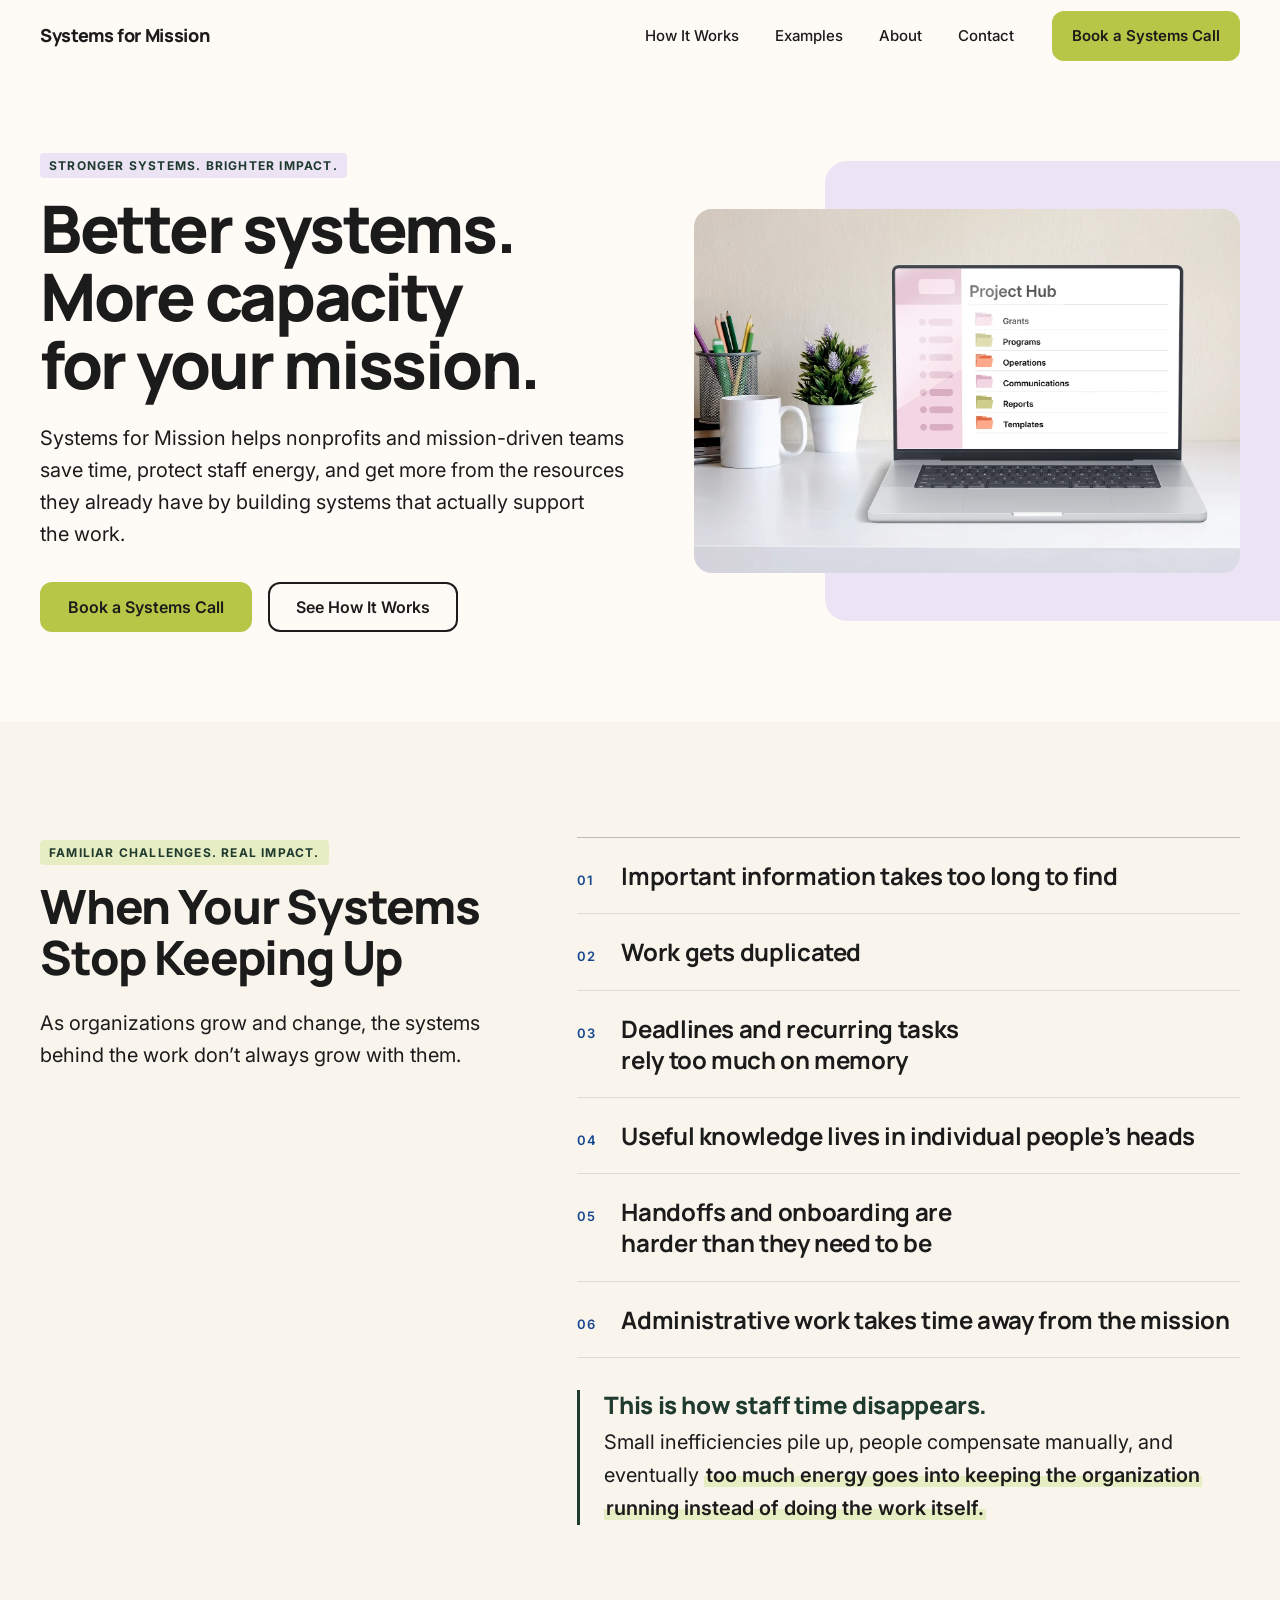
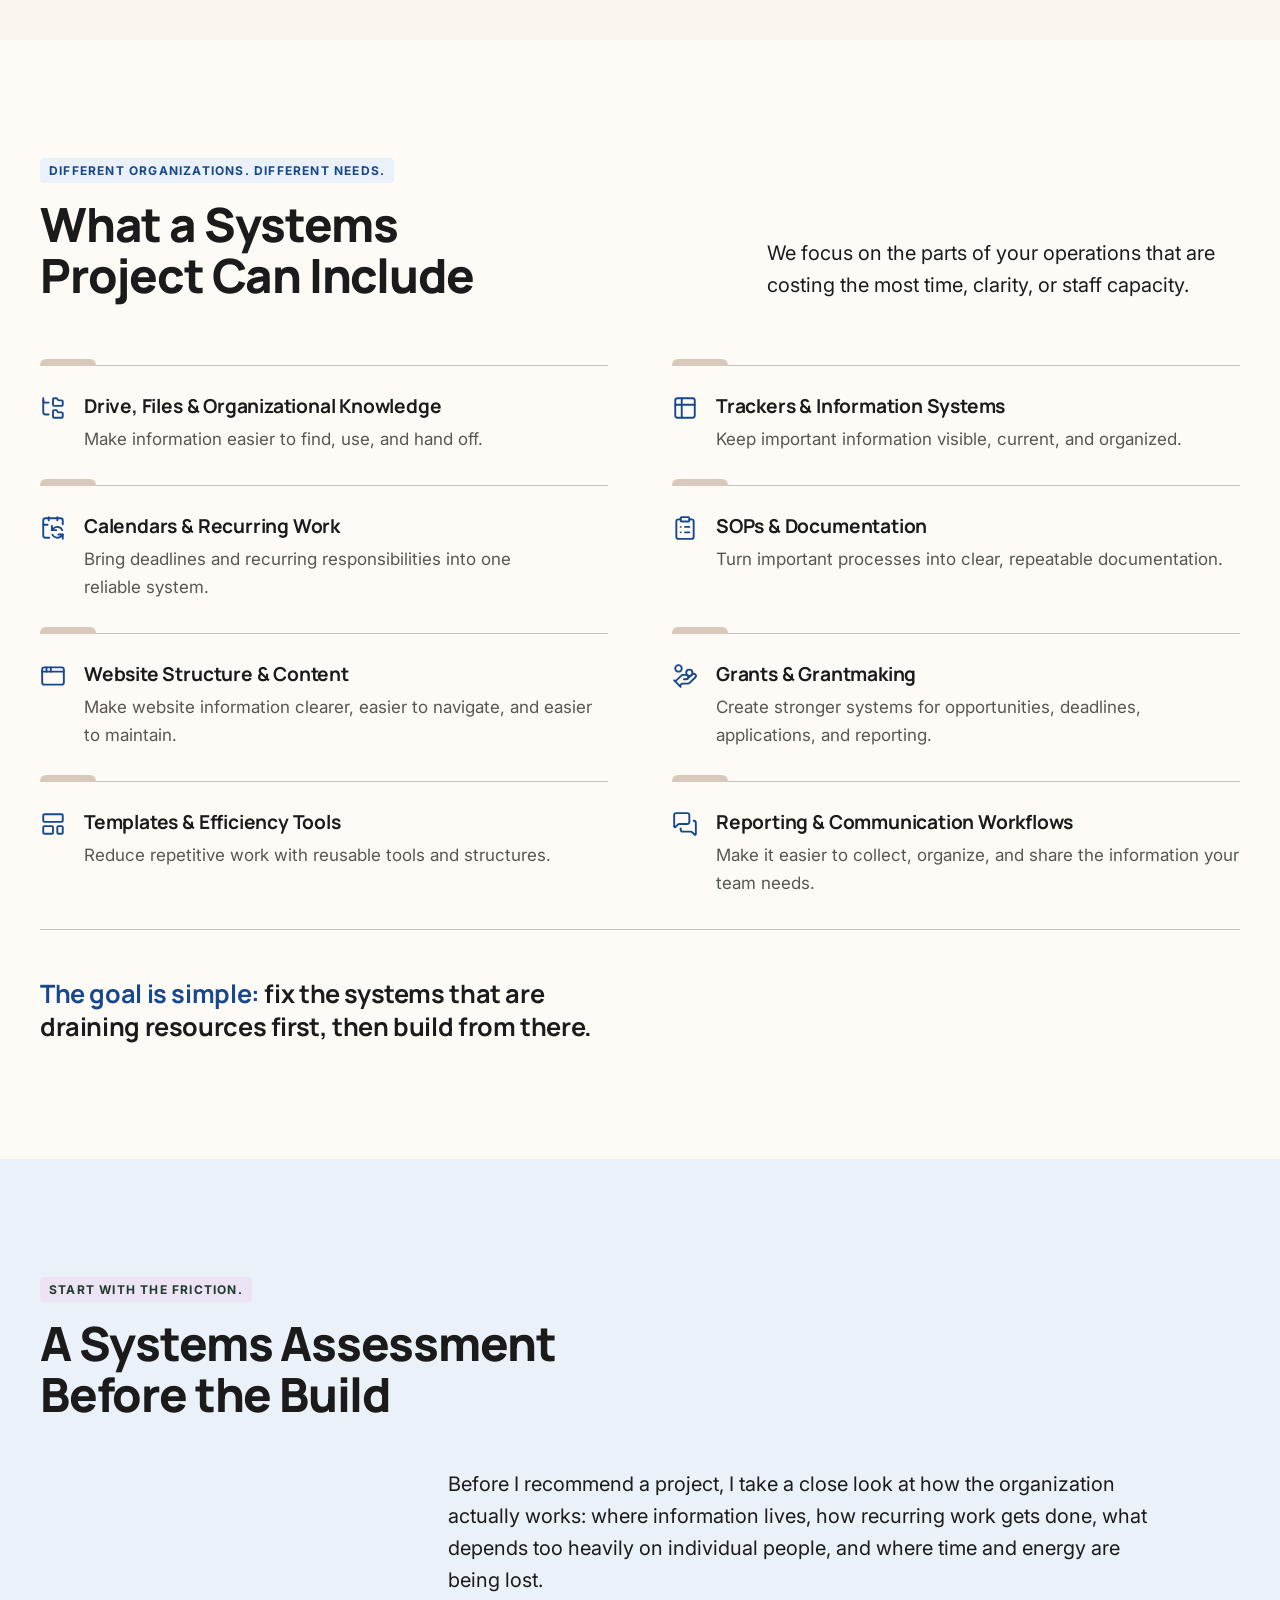
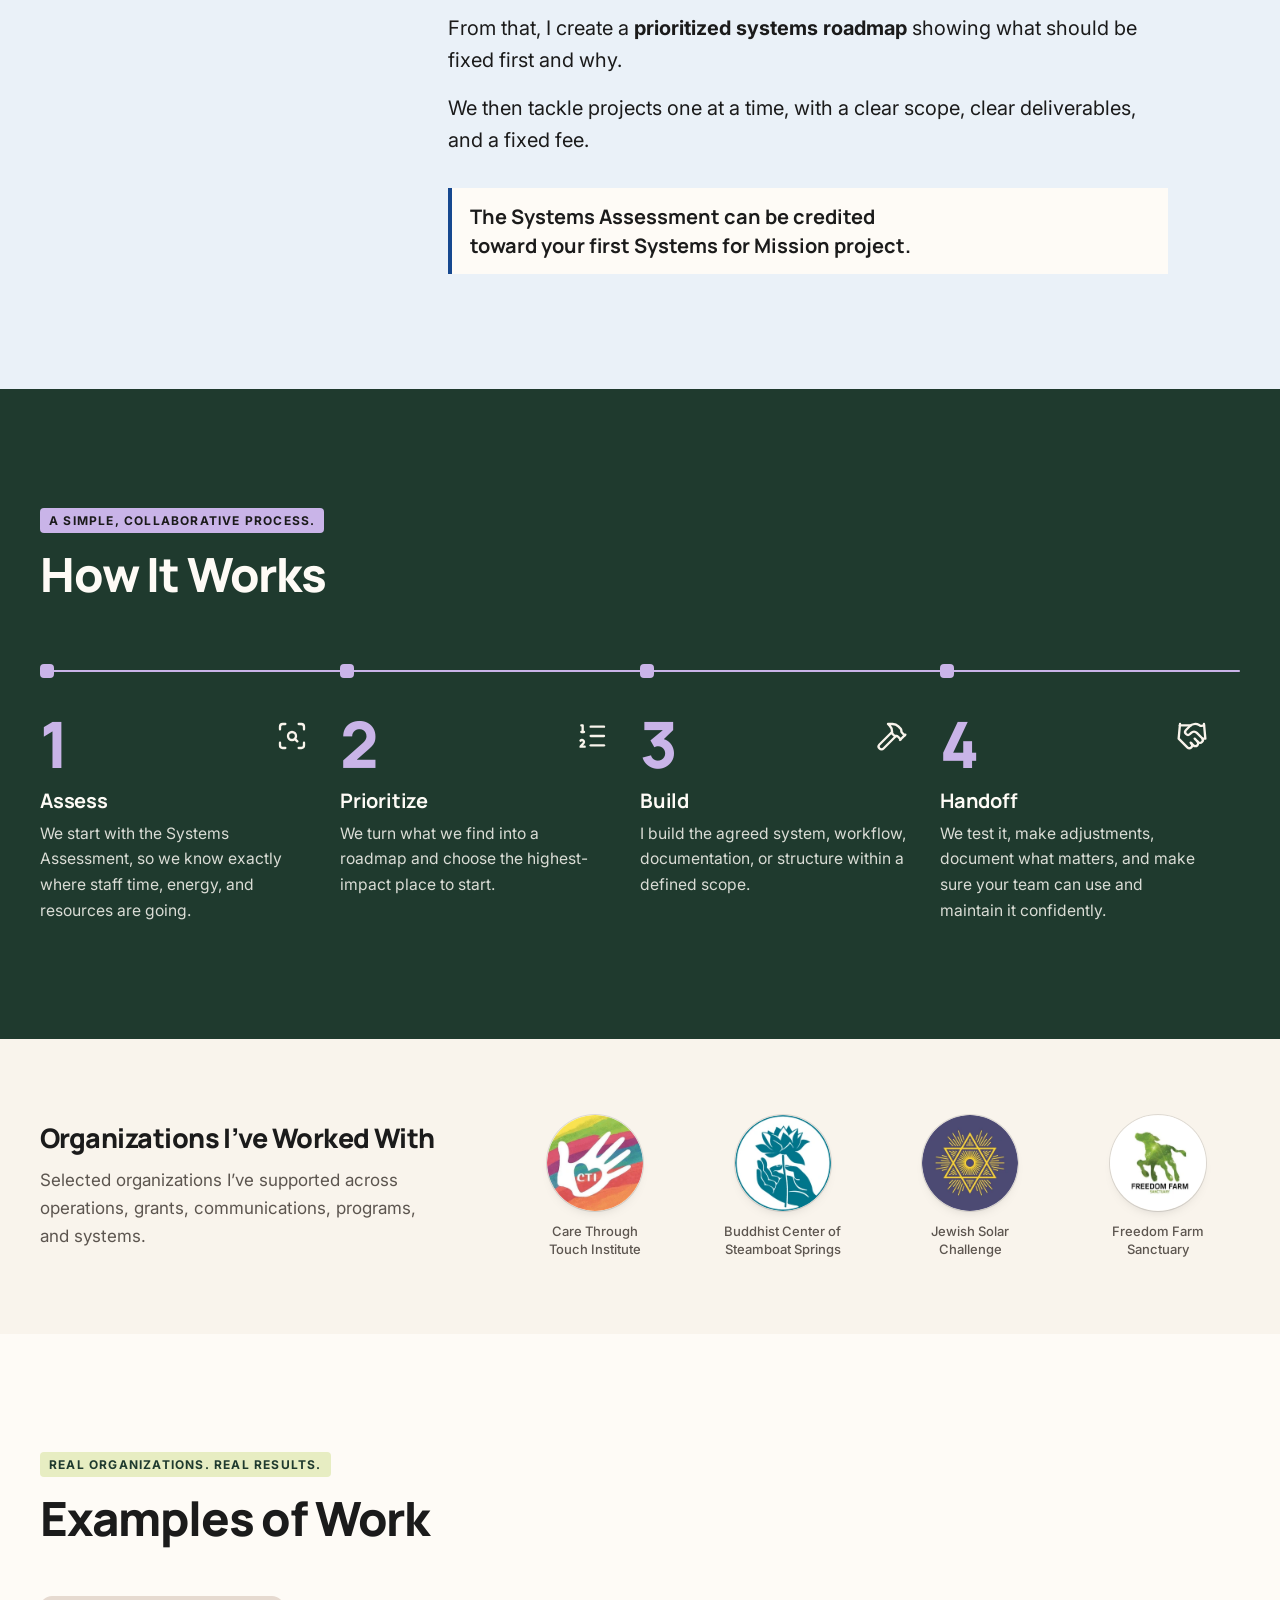
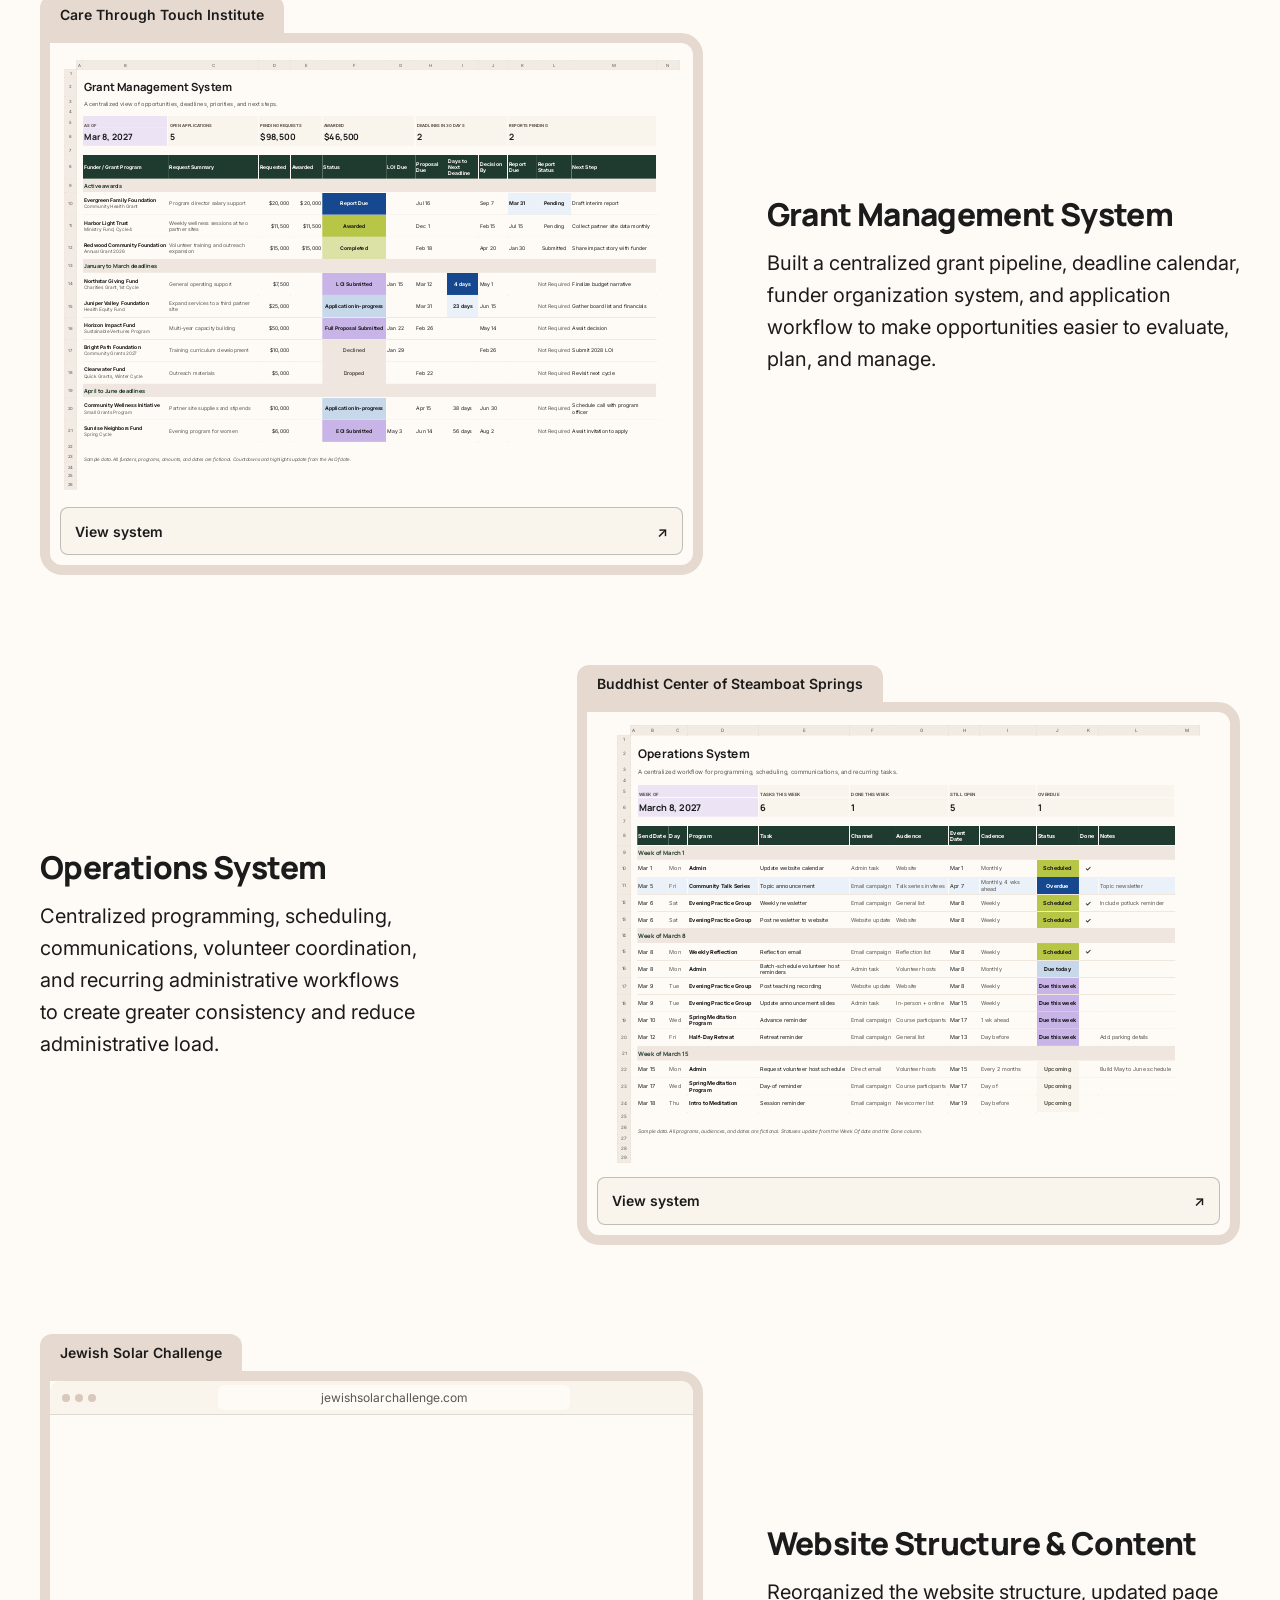
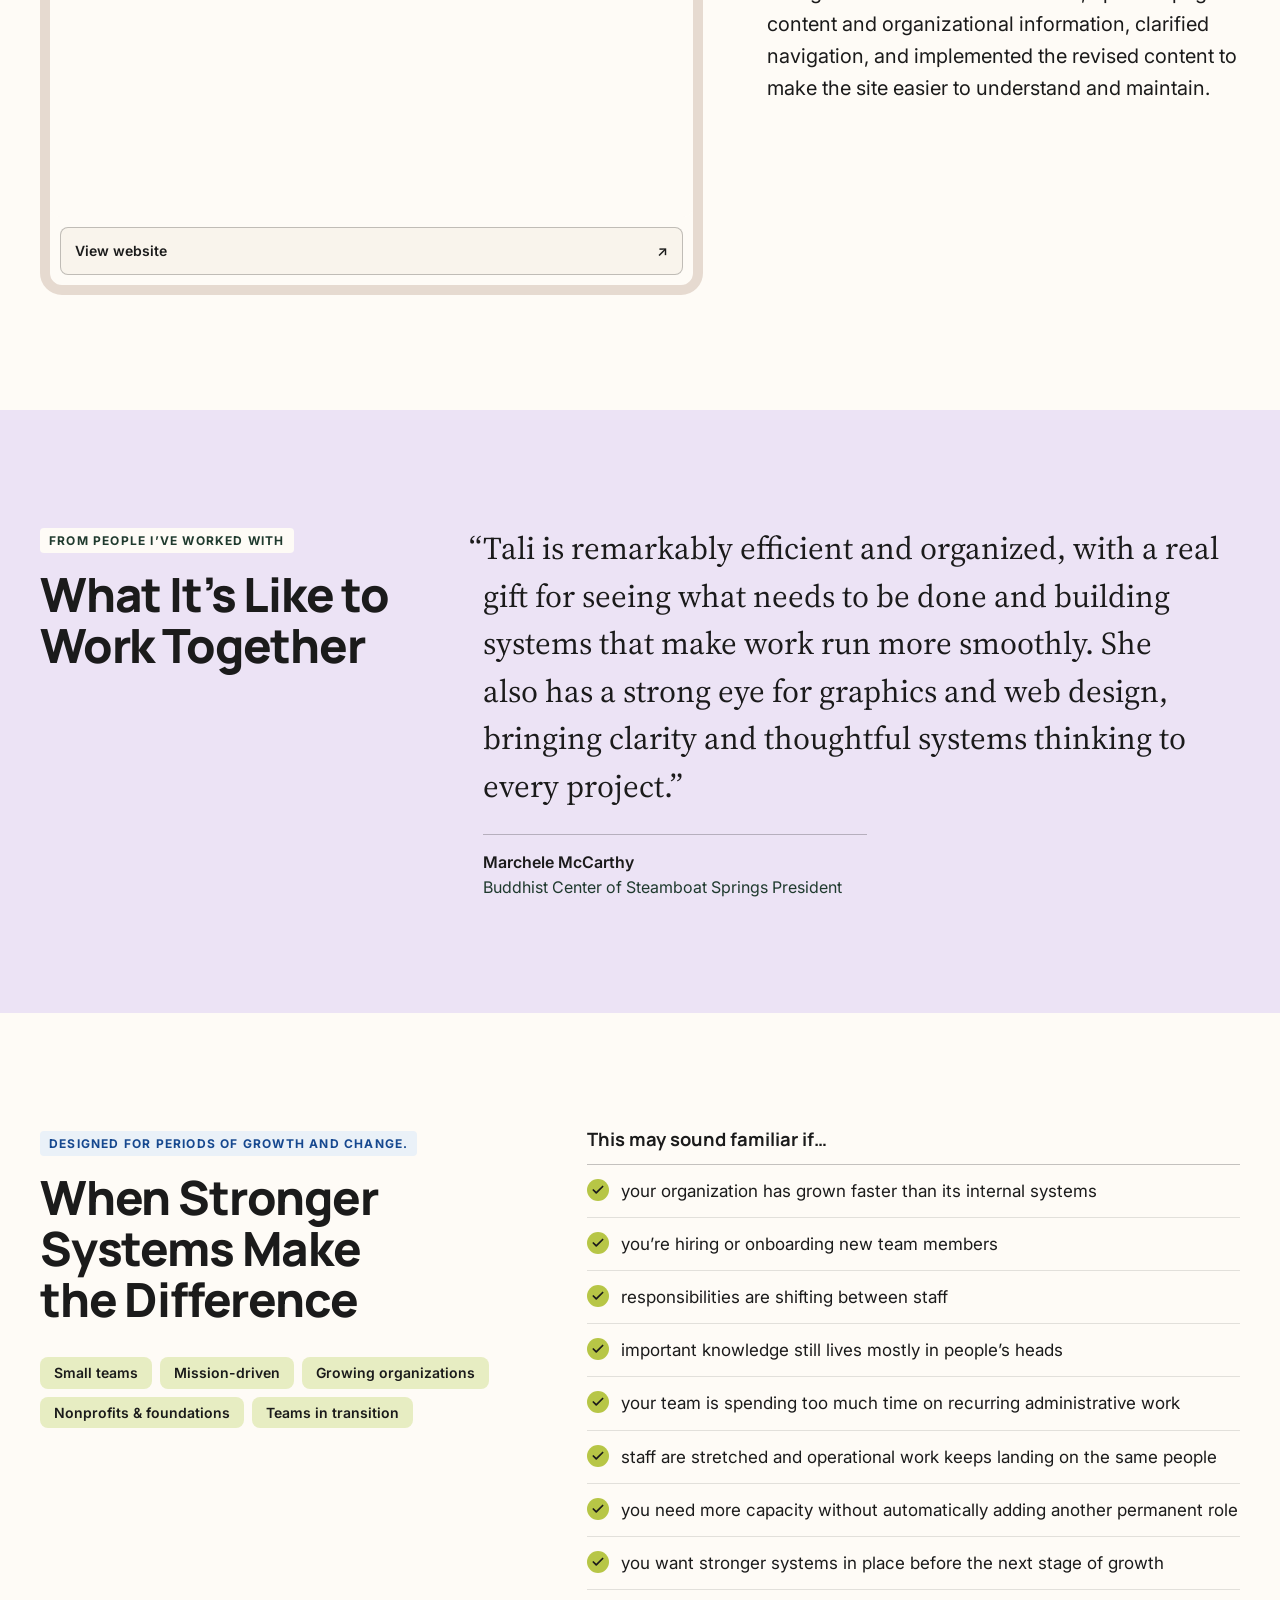
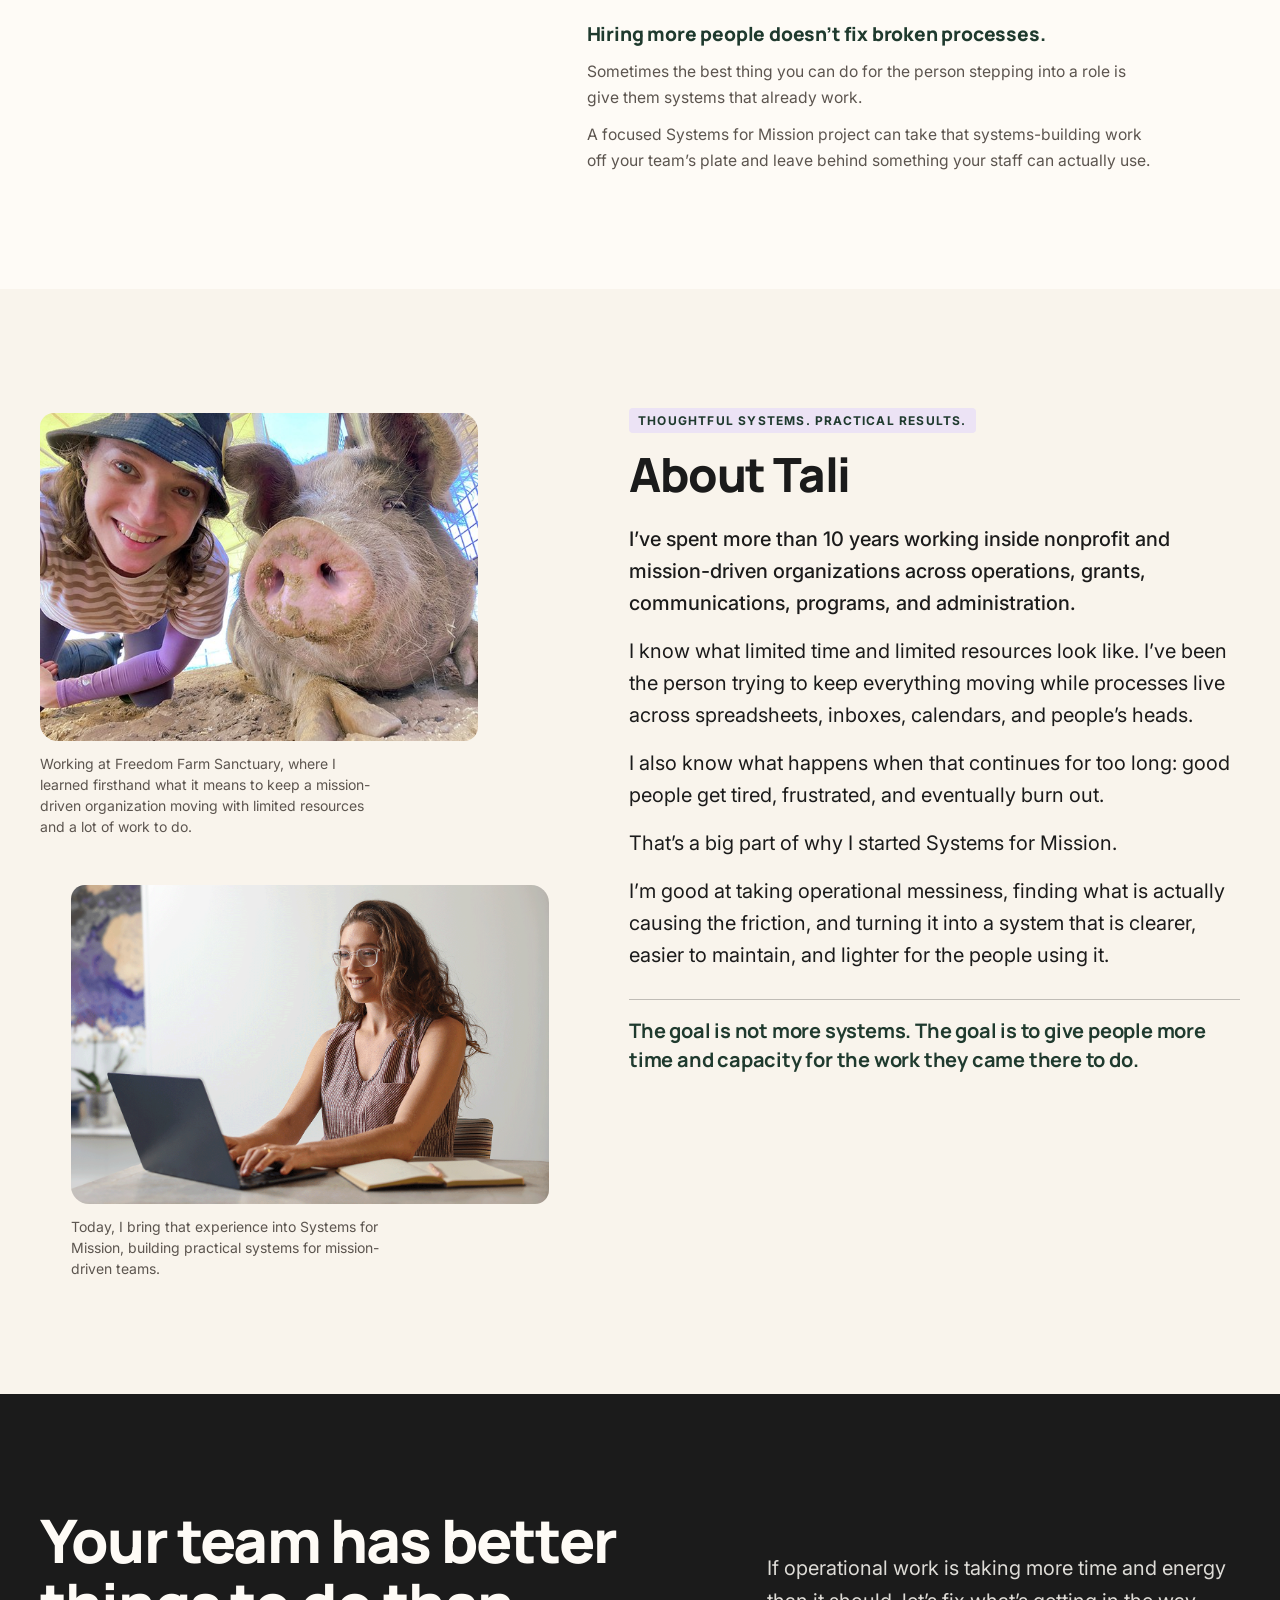
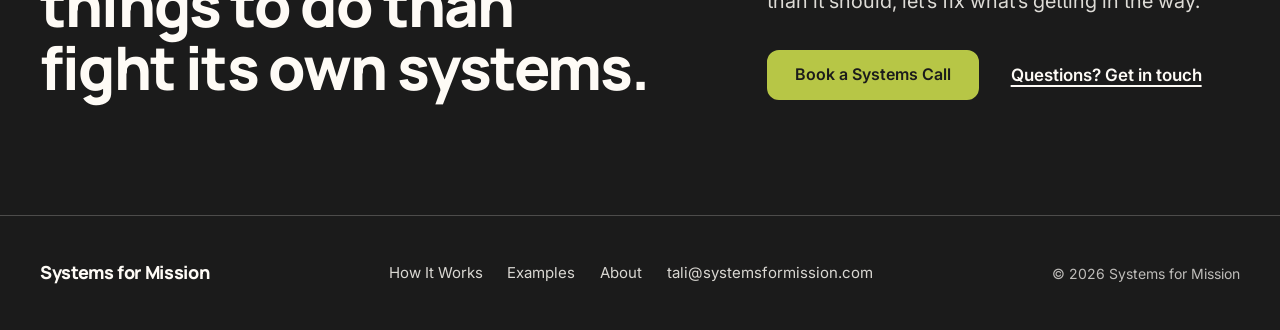
==== commit d7377111: "update website" ====
--- a/index.html
+++ b/index.html
@@ -4,14 +4,14 @@
   <meta charset="utf-8">
   <meta name="viewport" content="width=device-width, initial-scale=1">
   <title>Systems for Mission | Practical Systems for Nonprofits and Mission-Driven Teams</title>
-  <meta name="description" content="Systems for Mission helps nonprofits and mission-driven teams get more capacity from the resources they already have, with practical systems their teams can actually maintain.">
+  <meta name="description" content="Systems for Mission helps nonprofits and mission-driven teams save time, protect staff energy, and get more from the resources they already have, with systems that actually support the work.">
   <meta name="theme-color" content="#FEFBF6">
 
   <!-- Set og:url and an absolute og:image when the production domain and social image are ready. -->
   <meta property="og:type" content="website">
   <meta property="og:site_name" content="Systems for Mission">
   <meta property="og:title" content="Systems for Mission | Practical Systems for Nonprofits and Mission-Driven Teams">
-  <meta property="og:description" content="Systems for Mission helps nonprofits and mission-driven teams get more capacity from the resources they already have, with practical systems their teams can actually maintain.">
+  <meta property="og:description" content="Systems for Mission helps nonprofits and mission-driven teams save time, protect staff energy, and get more from the resources they already have, with systems that actually support the work.">
   <meta name="twitter:card" content="summary">
 
   <!-- Brand favicon -->
@@ -20,8 +20,8 @@
   <link rel="preconnect" href="https://fonts.googleapis.com">
   <link rel="preconnect" href="https://fonts.gstatic.com" crossorigin>
   <link rel="stylesheet" href="https://fonts.googleapis.com/css2?family=Inter:wght@400;500;600;700&family=Manrope:wght@600;700;800&family=Source+Serif+4:opsz,wght@8..60,400&display=swap">
-  <link rel="stylesheet" href="styles.css">
-  <script src="script.js" defer></script>
+  <link rel="stylesheet" href="styles.css?v=20261025-2">
+  <script src="script.js?v=20261025-2" defer></script>
 </head>
 <body>
   <svg class="sprite" aria-hidden="true" focusable="false">
@@ -74,13 +74,13 @@
     <section class="hero" aria-labelledby="hero-title">
       <div class="container hero-grid">
         <div class="hero-copy">
-          <p class="label">Stronger systems. Brighter impact.</p>
+          <p class="label label-lavender">Stronger systems. Brighter impact.</p>
           <h1 class="hero-title" id="hero-title">
             <span>Better systems.</span>
             <span>More capacity</span>
             <span>for your mission.</span>
           </h1>
-          <p class="hero-lead">Systems for Mission helps nonprofits and mission-driven teams get more capacity from the resources they already have by reducing operational friction and building practical systems their teams can actually maintain.</p>
+          <p class="hero-lead">Systems for Mission helps nonprofits and mission-driven teams save time, protect staff energy, and get more from the resources they already have by building systems that actually support the work.</p>
           <div class="btn-row">
             <a class="btn btn-primary" data-booking-link href="https://calendar.app.google/9UeecWa3Zx319Jja9" target="_blank" rel="noopener noreferrer">Book a Systems Call<span class="visually-hidden"> (opens in a new tab)</span></a>
             <a class="btn btn-secondary" href="#how-it-works">See How It Works</a>
@@ -96,21 +96,21 @@
     <!-- PAIN POINTS: a plain editorial list -->
     <section class="section section-cream pain" aria-labelledby="pain-title">
       <div class="container pain-grid">
-        <header class="pain-head">
-          <p class="label">Familiar challenges. Real impact.</p>
+        <header class="pain-head" data-reveal>
+          <p class="label label-citron">Familiar challenges. Real impact.</p>
           <h2 class="section-title" id="pain-title">When Your Systems Stop Keeping Up</h2>
           <p class="section-intro">As organizations grow and change, the systems behind the work don’t always grow with them.</p>
         </header>
         <div class="pain-body">
-          <ul class="friction-list" role="list" data-reveal>
-            <li><span class="friction-num" aria-hidden="true">01</span>Important information takes too long to find</li>
-            <li><span class="friction-num" aria-hidden="true">02</span>Work gets duplicated</li>
-            <li><span class="friction-num" aria-hidden="true">03</span>Deadlines and recurring tasks rely too much on memory</li>
-            <li><span class="friction-num" aria-hidden="true">04</span>Useful knowledge lives in individual people’s heads</li>
-            <li><span class="friction-num" aria-hidden="true">05</span>Handoffs and onboarding are harder than they need to be</li>
-            <li><span class="friction-num" aria-hidden="true">06</span>Administrative work takes time away from the mission</li>
+          <ul class="friction-list" role="list" style="--stagger:90ms">
+            <li data-reveal style="--d:1"><span class="friction-num" aria-hidden="true">01</span>Important information takes too long to find</li>
+            <li data-reveal style="--d:2"><span class="friction-num" aria-hidden="true">02</span>Work gets duplicated</li>
+            <li data-reveal style="--d:3"><span class="friction-num" aria-hidden="true">03</span>Deadlines and recurring tasks rely too much on memory</li>
+            <li data-reveal style="--d:4"><span class="friction-num" aria-hidden="true">04</span>Useful knowledge lives in individual people’s heads</li>
+            <li data-reveal style="--d:5"><span class="friction-num" aria-hidden="true">05</span>Handoffs and onboarding are harder than they need to be</li>
+            <li data-reveal style="--d:6"><span class="friction-num" aria-hidden="true">06</span>Administrative work takes time away from the mission</li>
           </ul>
-          <p class="pain-close" data-reveal>None of these problems has to look dramatic to drain capacity. Small points of friction add up, costing staff time, making growth harder, and leaving good people carrying work that better systems could carry for them.</p>
+          <p class="pain-close" data-reveal><strong class="pain-close-lead">This is how staff time disappears.</strong> Small inefficiencies pile up, people compensate manually, and eventually <mark class="marker">too much energy goes into keeping the organization running instead of doing the work itself.</mark></p>
         </div>
       </div>
     </section>
@@ -118,65 +118,65 @@
     <!-- SYSTEMS PROJECT AREAS: two-column list with a small folder-tab accent -->
     <section class="section projects" id="services" aria-labelledby="projects-title">
       <div class="container">
-        <header class="projects-head">
+        <header class="projects-head" data-reveal>
           <div>
-            <p class="label">Different organizations. Different needs.</p>
+            <p class="label label-polar">Different organizations. Different needs.</p>
             <h2 class="section-title" id="projects-title">What a Systems Project Can Include</h2>
           </div>
-          <p class="section-intro">Projects are shaped around where your team is losing the most time, clarity, or capacity.</p>
-        </header>
-
-        <ul class="project-list" role="list" data-reveal>
-          <li class="project">
+          <p class="section-intro">We focus on the parts of your operations that are costing the most time, clarity, or staff capacity.</p>
+        </header>
+
+        <ul class="project-list" role="list" style="--stagger:70ms">
+          <li class="project" data-reveal style="--d:1">
             <svg class="icon project-icon" aria-hidden="true"><use href="#i-folder-tree"/></svg>
             <div>
               <h3 class="project-title">Drive, Files &amp; Organizational Knowledge</h3>
               <p>Make information easier to find, use, and hand off.</p>
             </div>
           </li>
-          <li class="project">
+          <li class="project" data-reveal style="--d:2">
             <svg class="icon project-icon" aria-hidden="true"><use href="#i-table-2"/></svg>
             <div>
               <h3 class="project-title">Trackers &amp; Information Systems</h3>
               <p>Keep important information visible, current, and organized.</p>
             </div>
           </li>
-          <li class="project">
+          <li class="project" data-reveal style="--d:3">
             <svg class="icon project-icon" aria-hidden="true"><use href="#i-calendar-sync"/></svg>
             <div>
               <h3 class="project-title">Calendars &amp; Recurring Work</h3>
               <p>Bring deadlines and recurring responsibilities into one reliable system.</p>
             </div>
           </li>
-          <li class="project">
+          <li class="project" data-reveal style="--d:4">
             <svg class="icon project-icon" aria-hidden="true"><use href="#i-clipboard-list"/></svg>
             <div>
               <h3 class="project-title">SOPs &amp; Documentation</h3>
               <p>Turn important processes into clear, repeatable documentation.</p>
             </div>
           </li>
-          <li class="project">
+          <li class="project" data-reveal style="--d:5">
             <svg class="icon project-icon" aria-hidden="true"><use href="#i-app-window"/></svg>
             <div>
               <h3 class="project-title">Website Structure &amp; Content</h3>
               <p>Make website information clearer, easier to navigate, and easier to maintain.</p>
             </div>
           </li>
-          <li class="project">
+          <li class="project" data-reveal style="--d:6">
             <svg class="icon project-icon" aria-hidden="true"><use href="#i-hand-coins"/></svg>
             <div>
               <h3 class="project-title">Grants &amp; Grantmaking</h3>
               <p>Create stronger systems for opportunities, deadlines, applications, and reporting.</p>
             </div>
           </li>
-          <li class="project">
+          <li class="project" data-reveal style="--d:7">
             <svg class="icon project-icon" aria-hidden="true"><use href="#i-layout-template"/></svg>
             <div>
               <h3 class="project-title">Templates &amp; Efficiency Tools</h3>
               <p>Reduce repetitive work with reusable tools and structures.</p>
             </div>
           </li>
-          <li class="project">
+          <li class="project" data-reveal style="--d:8">
             <svg class="icon project-icon" aria-hidden="true"><use href="#i-messages-square"/></svg>
             <div>
               <h3 class="project-title">Reporting &amp; Communication Workflows</h3>
@@ -185,21 +185,21 @@
           </li>
         </ul>
 
-        <p class="projects-close">The right systems create breathing room. The question is where to start.</p>
+        <p class="projects-close" data-reveal><span class="projects-close-lead">The goal is simple:</span> fix the systems that are draining resources first, then build from there.</p>
       </div>
     </section>
 
     <!-- SYSTEMS ASSESSMENT -->
     <section class="section assessment" id="assessment" aria-labelledby="assessment-title">
       <div class="container assessment-grid">
-        <header class="assessment-head">
-          <p class="label">Start with the friction.</p>
+        <header class="assessment-head" data-reveal>
+          <p class="label label-lavender">Start with the friction.</p>
           <h2 class="section-title" id="assessment-title">A Systems Assessment Before the Build</h2>
         </header>
-        <div class="assessment-body" data-reveal>
-          <p>Before recommending a project, I take time to understand how your organization actually works: where information lives, how recurring work is managed, what depends too heavily on individual people, and where the biggest bottlenecks are.</p>
-          <p>The result is a <strong>prioritized systems roadmap</strong> focused on the areas creating the most friction, risk, or unnecessary workload.</p>
-          <p>From there, we can tackle projects one at a time based on your priorities, budget, and capacity.</p>
+        <div class="assessment-body" data-reveal style="--d:1">
+          <p>Before I recommend a project, I take a close look at how the organization actually works: where information lives, how recurring work gets done, what depends too heavily on individual people, and where time and energy are being lost.</p>
+          <p>From that, I create a <strong>prioritized systems roadmap</strong> showing what should be fixed first and why.</p>
+          <p>We then tackle projects one at a time, with a clear scope, clear deliverables, and a fixed fee.</p>
           <p class="assessment-note">The Systems Assessment can be credited toward your first Systems for Mission project.</p>
         </div>
       </div>
@@ -208,7 +208,7 @@
     <!-- HOW IT WORKS: Pine section with a process timeline -->
     <section class="section how" id="how-it-works" aria-labelledby="how-title">
       <div class="container">
-        <header class="how-head">
+        <header class="how-head" data-reveal>
           <p class="label label-on-dark">A simple, collaborative process.</p>
           <h2 class="section-title" id="how-title">How It Works</h2>
         </header>
@@ -220,7 +220,7 @@
               <svg class="icon icon-step" aria-hidden="true"><use href="#i-scan-search"/></svg>
             </div>
             <h3 class="step-title"><span class="visually-hidden">Step 1: </span>Assess</h3>
-            <p>We begin with the Systems Assessment, a close look at how the work happens today and where it gets stuck.</p>
+            <p>We start with the Systems Assessment, so we know exactly where staff time, energy, and resources are going.</p>
           </li>
           <li class="step">
             <span class="step-node" aria-hidden="true"></span>
@@ -229,7 +229,7 @@
               <svg class="icon icon-step" aria-hidden="true"><use href="#i-list-ordered"/></svg>
             </div>
             <h3 class="step-title"><span class="visually-hidden">Step 2: </span>Prioritize</h3>
-            <p>Together, we choose where to start and agree on a clear scope for the first project.</p>
+            <p>We turn what we find into a roadmap and choose the highest-impact place to start.</p>
           </li>
           <li class="step">
             <span class="step-node" aria-hidden="true"></span>
@@ -238,7 +238,7 @@
               <svg class="icon icon-step" aria-hidden="true"><use href="#i-hammer"/></svg>
             </div>
             <h3 class="step-title"><span class="visually-hidden">Step 3: </span>Build</h3>
-            <p>I design and build the agreed tools, workflows, documentation, and structure.</p>
+            <p>I build the agreed system, workflow, documentation, or structure within a defined scope.</p>
           </li>
           <li class="step">
             <span class="step-node" aria-hidden="true"></span>
@@ -247,7 +247,7 @@
               <svg class="icon icon-step" aria-hidden="true"><use href="#i-handshake"/></svg>
             </div>
             <h3 class="step-title"><span class="visually-hidden">Step 4: </span>Handoff</h3>
-            <p>We test the system together, make adjustments, document what matters, and make sure your team can confidently maintain it.</p>
+            <p>We test it, make adjustments, document what matters, and make sure your team can use and maintain it confidently.</p>
           </li>
         </ol>
       </div>
@@ -256,30 +256,30 @@
     <!-- ORGANIZATIONS: credibility, directly before the work examples -->
     <section class="orgs" aria-labelledby="orgs-title">
       <div class="container orgs-grid">
-        <div class="orgs-copy">
+        <div class="orgs-copy" data-reveal>
           <h2 class="orgs-title" id="orgs-title">Organizations I’ve Worked With</h2>
           <p>Selected organizations I’ve supported across operations, grants, communications, programs, and systems.</p>
         </div>
         <ul class="logo-list">
-          <li class="logo-item">
+          <li class="logo-item" data-reveal style="--d:1">
             <a class="logo-link" href="https://www.carethroughtouch.org/" target="_blank" rel="noopener noreferrer">
               <img src="assets/logo-cti.webp" width="240" height="240" loading="lazy" decoding="async" alt="">
               <span>Care Through Touch Institute</span><span class="visually-hidden"> (opens in a new tab)</span>
             </a>
           </li>
-          <li class="logo-item">
+          <li class="logo-item" data-reveal style="--d:2">
             <a class="logo-link" href="https://www.steamboatbuddhistcenter.org/" target="_blank" rel="noopener noreferrer">
               <img src="assets/logo-buddhist-center.webp" width="240" height="240" loading="lazy" decoding="async" alt="">
               <span>Buddhist Center of Steamboat Springs</span><span class="visually-hidden"> (opens in a new tab)</span>
             </a>
           </li>
-          <li class="logo-item">
+          <li class="logo-item" data-reveal style="--d:3">
             <a class="logo-link" href="https://www.jewishsolarchallenge.com/" target="_blank" rel="noopener noreferrer">
               <img src="assets/logo-jewish-solar-challenge.webp" width="240" height="240" loading="lazy" decoding="async" alt="">
               <span>Jewish Solar Challenge</span><span class="visually-hidden"> (opens in a new tab)</span>
             </a>
           </li>
-          <li class="logo-item">
+          <li class="logo-item" data-reveal style="--d:4">
             <a class="logo-link" href="https://www.freedom-farm.org.il/en/" target="_blank" rel="noopener noreferrer">
               <img src="assets/logo-freedom-farm-sanctuary.webp" width="240" height="240" loading="lazy" decoding="async" alt="">
               <span>Freedom Farm Sanctuary</span><span class="visually-hidden"> (opens in a new tab)</span>
@@ -292,8 +292,8 @@
     <!-- EXAMPLES: complete, locally rendered HTML systems -->
     <section class="section examples" id="examples" aria-labelledby="examples-title">
       <div class="container">
-        <header class="section-head">
-          <p class="label">Real organizations. Real results.</p>
+        <header class="section-head" data-reveal>
+          <p class="label label-citron">Real organizations. Real results.</p>
           <h2 class="section-title" id="examples-title">Examples of Work</h2>
         </header>
 
@@ -361,14 +361,14 @@
     <!-- TESTIMONIAL -->
     <section class="section testimonials-section" aria-labelledby="testimonials-title">
       <div class="container testimonials-grid">
-        <header class="section-head">
-          <p class="label">From people I’ve worked with</p>
+        <header class="section-head" data-reveal>
+          <p class="label label-ivory">From people I’ve worked with</p>
           <h2 class="section-title" id="testimonials-title">What It’s Like to Work Together</h2>
         </header>
 
         <div class="testimonials">
           <!-- Additional approved testimonials can be added as subsequent figures. -->
-          <figure class="quote" data-reveal>
+          <figure class="quote" data-reveal style="--d:1">
             <blockquote>
               <p>“Tali is remarkably efficient and organized, with a real gift for seeing what needs to be done and building systems that make work run more smoothly. She also has a strong eye for graphics and web design, bringing clarity and thoughtful systems thinking to every project.”</p>
             </blockquote>
@@ -381,8 +381,8 @@
     <!-- WHO IT'S FOR: organizational moments, not symptoms -->
     <section class="section audience" aria-labelledby="audience-title">
       <div class="container audience-grid">
-        <div class="audience-intro">
-          <p class="label">Designed for periods of growth and change.</p>
+        <div class="audience-intro" data-reveal>
+          <p class="label label-polar">Designed for periods of growth and change.</p>
           <h2 class="section-title" id="audience-title">When Stronger Systems Make the Difference</h2>
           <ul class="tags" aria-label="Who this is for">
             <li>Small teams</li>
@@ -392,21 +392,22 @@
             <li>Teams in transition</li>
           </ul>
         </div>
-        <div class="audience-list">
+        <div class="audience-list" data-reveal style="--d:1">
           <h3 class="audience-list-title">This may sound familiar if…</h3>
           <ul class="check-list">
-            <li><svg class="icon icon-check" aria-hidden="true"><use href="#i-check"/></svg>your organization has grown beyond the systems it started with</li>
-            <li><svg class="icon icon-check" aria-hidden="true"><use href="#i-check"/></svg>you’re preparing to hire or onboard new team members</li>
+            <li><svg class="icon icon-check" aria-hidden="true"><use href="#i-check"/></svg>your organization has grown faster than its internal systems</li>
+            <li><svg class="icon icon-check" aria-hidden="true"><use href="#i-check"/></svg>you’re hiring or onboarding new team members</li>
             <li><svg class="icon icon-check" aria-hidden="true"><use href="#i-check"/></svg>responsibilities are shifting between staff</li>
-            <li><svg class="icon icon-check" aria-hidden="true"><use href="#i-check"/></svg>you’re entering a period of growth or transition</li>
-            <li><svg class="icon icon-check" aria-hidden="true"><use href="#i-check"/></svg>important processes need to be documented before knowledge gets lost</li>
-            <li><svg class="icon icon-check" aria-hidden="true"><use href="#i-check"/></svg>your team is carrying too much recurring administrative work</li>
+            <li><svg class="icon icon-check" aria-hidden="true"><use href="#i-check"/></svg>important knowledge still lives mostly in people’s heads</li>
+            <li><svg class="icon icon-check" aria-hidden="true"><use href="#i-check"/></svg>your team is spending too much time on recurring administrative work</li>
+            <li><svg class="icon icon-check" aria-hidden="true"><use href="#i-check"/></svg>staff are stretched and operational work keeps landing on the same people</li>
             <li><svg class="icon icon-check" aria-hidden="true"><use href="#i-check"/></svg>you need more capacity without automatically adding another permanent role</li>
-            <li><svg class="icon icon-check" aria-hidden="true"><use href="#i-check"/></svg>you want to streamline operations before expanding</li>
+            <li><svg class="icon icon-check" aria-hidden="true"><use href="#i-check"/></svg>you want stronger systems in place before the next stage of growth</li>
           </ul>
           <div class="audience-note">
-            <p>Sometimes you absolutely need the person you’re hiring. But that new team member shouldn’t necessarily have to build every system from scratch while also trying to do the job.</p>
-            <p>A focused Systems for Mission project can take the project-shaped part of that work off your team’s plate and leave behind infrastructure your staff can keep using.</p>
+            <p class="audience-note-lead">Hiring more people doesn’t fix broken processes.</p>
+            <p>Sometimes the best thing you can do for the person stepping into a role is give them systems that already work.</p>
+            <p>A focused Systems for Mission project can take that systems-building work off your team’s plate and leave behind something your staff can actually use.</p>
           </div>
         </div>
       </div>
@@ -415,15 +416,16 @@
     <!-- ABOUT: two photos, then and now -->
     <section class="section section-cream about" id="about" aria-labelledby="about-title">
       <div class="container about-grid">
-        <div class="about-copy">
-          <p class="label">Thoughtful systems. Practical results.</p>
+        <div class="about-copy" data-reveal style="--d:1">
+          <p class="label label-lavender">Thoughtful systems. Practical results.</p>
           <h2 class="section-title" id="about-title">About Tali</h2>
           <div class="about-text">
-            <p class="about-lead">I’ve spent more than 10 years working across nonprofit and mission-driven organizations in operations, grants, communications, programs, and administration.</p>
-            <p>I’ve also been the person inside small organizations figuring out how to keep the work moving with limited time, limited resources, and a lot of responsibilities competing for attention.</p>
-            <p>Over time, I kept noticing the same thing: talented, deeply committed people were spending enormous amounts of energy compensating for systems that hadn’t kept up with the work.</p>
-            <p>That’s where Systems for Mission came from.</p>
-            <p>I now focus on finding those points of friction and building practical structures around them so organizations can reduce unnecessary administrative load and keep more time and energy focused on the mission.</p>
+            <p class="about-lead">I’ve spent more than 10 years working inside nonprofit and mission-driven organizations across operations, grants, communications, programs, and administration.</p>
+            <p>I know what limited time and limited resources look like. I’ve been the person trying to keep everything moving while processes live across spreadsheets, inboxes, calendars, and people’s heads.</p>
+            <p>I also know what happens when that continues for too long: good people get tired, frustrated, and eventually burn out.</p>
+            <p>That’s a big part of why I started Systems for Mission.</p>
+            <p>I’m good at taking operational messiness, finding what is actually causing the friction, and turning it into a system that is clearer, easier to maintain, and lighter for the people using it.</p>
+            <p class="about-close">The goal is not more systems. The goal is to give people more time and capacity for the work they came there to do.</p>
           </div>
         </div>
         <div class="about-photos">
@@ -432,7 +434,7 @@
                  alt="Tali smiling beside a large pig resting in the straw at Freedom Farm Sanctuary.">
             <figcaption>Working at Freedom Farm Sanctuary, where I learned firsthand what it means to keep a mission-driven organization moving with limited resources and a lot of work to do.</figcaption>
           </figure>
-          <figure class="about-photo about-photo-now" data-reveal style="--d:1">
+          <figure class="about-photo about-photo-now" data-reveal style="--d:4">
             <img src="assets/tali-working-profile.png" width="1293" height="863" loading="lazy" decoding="async"
                  alt="Tali smiling while working at a laptop.">
             <figcaption>Today, I bring that experience into Systems for Mission, building practical systems for mission-driven teams.</figcaption>
@@ -444,9 +446,9 @@
     <!-- FINAL CTA -->
     <section class="final-cta" id="contact" aria-labelledby="cta-title">
       <div class="container final-cta-inner">
-        <h2 class="final-title" id="cta-title" data-reveal>Ready to create more room for the work that matters?</h2>
-        <div class="final-body" data-reveal style="--d:1">
-          <p class="final-lead">If your team is spending too much time holding together processes that could work better, let’s start by figuring out where stronger systems could give some of that capacity back.</p>
+        <h2 class="final-title" id="cta-title" data-reveal>Your team has better things to do than fight its own systems.</h2>
+        <div class="final-body" data-reveal style="--d:2">
+          <p class="final-lead">If operational work is taking more time and energy than it should, let’s fix what’s getting in the way.</p>
           <div class="btn-row">
             <a class="btn btn-primary btn-ambient" data-booking-link href="https://calendar.app.google/9UeecWa3Zx319Jja9" target="_blank" rel="noopener noreferrer">Book a Systems Call<span class="visually-hidden"> (opens in a new tab)</span></a>
             <a class="text-link" href="mailto:tali@systemsformission.com">Questions? Get in touch</a>
--- a/styles.css
+++ b/styles.css
@@ -169,20 +169,28 @@
 .skip-link:focus { top: var(--s-3); }
 
 /* ---------- 3. Type ---------- */
-/* Eyebrows: small, quiet and editorial. Plain text, no fill, no pill. */
+/* Eyebrows: a small tinted label that marks the start of each section.
+   Modest padding and a small radius, so it reads as a label, not a pill.
+   The tint alternates by section; text stays Pine or Frost Blue for contrast. */
 .label {
-  display: block;
-  max-width: 36em;
+  display: inline-block;
+  max-width: 100%;
   margin-bottom: var(--s-3);
+  padding: 4px 9px 3px;
+  border-radius: 4px;
+  background: var(--lavender-tint);
   color: var(--pine);
-  font-size: 0.8125rem;
-  font-weight: 600;
+  font-size: 0.75rem;
+  font-weight: 700;
   line-height: 1.5;
   letter-spacing: 0.1em;
   text-transform: uppercase;
-  text-wrap: balance;
-}
-.label-on-dark { color: var(--lavender); }
+}
+.label-lavender { background: var(--lavender-tint); color: var(--pine); }
+.label-citron   { background: var(--citron-tint);   color: var(--pine); }
+.label-polar    { background: var(--polar-tint);    color: var(--frost-blue); }
+.label-ivory    { background: var(--ivory);         color: var(--pine); }
+.label-on-dark  { background: var(--lavender);      color: var(--ink); }
 
 .section-title {
   font-family: var(--font-display);
@@ -196,7 +204,7 @@
 .section-intro {
   margin-top: var(--s-4);
   max-width: 34em;
-  color: var(--text-secondary);
+  color: var(--ink);
   font-size: var(--fs-lead);
   line-height: 1.6;
 }
@@ -461,8 +469,8 @@
 
 /* ---------- 8. Organizations (minimal strip, full-color logos) ---------- */
 .orgs {
-  padding-block: clamp(44px, 5vw, 64px);
-  border-block: 1px solid var(--line);
+  padding-block: clamp(48px, 5vw, 72px);
+  background: var(--warm-cream);
 }
 
 .orgs-grid {
@@ -569,9 +577,30 @@
 }
 .pain-close {
   margin-top: var(--s-5);
+  padding-left: var(--s-4);
+  border-left: 3px solid var(--pine);
   max-width: 34em;
   font-size: var(--fs-lead);
-  line-height: 1.6;
+  line-height: 1.65;
+}
+.pain-close-lead {
+  display: block;
+  margin-bottom: 6px;
+  font-family: var(--font-display);
+  font-size: 1.2em;
+  font-weight: 800;
+  line-height: 1.25;
+  letter-spacing: -0.015em;
+  color: var(--pine);
+}
+/* A soft highlighter stroke behind the key sentence */
+.marker {
+  padding: 0 2px;
+  background: linear-gradient(to top, var(--citron-tint) 0 46%, transparent 46%);
+  color: var(--ink);
+  font-weight: 600;
+  -webkit-box-decoration-break: clone;
+  box-decoration-break: clone;
 }
 
 @media (min-width: 900px) {
@@ -612,7 +641,13 @@
   border-radius: 6px 6px 0 0;
   background: var(--taupe);
 }
-.project-icon { width: 26px; height: 26px; margin-top: 1px; color: var(--pine); }
+.project-icon { width: 26px; height: 26px; margin-top: 1px; color: var(--frost-blue); }
+.project::before { transition: width 300ms var(--ease-reveal), background-color 300ms ease; }
+.project-icon { transition: translate 300ms var(--ease-reveal); }
+@media (hover: hover) and (pointer: fine) {
+  .project:hover::before { width: 88px; background: var(--lavender); }
+  .project:hover .project-icon { translate: 2px 0; }
+}
 .project-title {
   font-family: var(--font-display);
   font-size: var(--fs-h3);
@@ -624,6 +659,7 @@
 .project p { margin-top: 6px; max-width: 32em; color: var(--text-secondary); }
 
 .project-list { border-bottom: 1px solid var(--line-strong); }
+.projects-close-lead { color: var(--frost-blue); }
 .projects-close {
   margin-top: var(--s-6);
   max-width: 30em;
@@ -660,8 +696,9 @@
 .assessment-body strong { font-weight: 700; }
 .assessment-note {
   margin-top: var(--s-3);
-  padding: 2px 0 2px var(--s-4);
+  padding: 14px 18px;
   border-left: 4px solid var(--frost-blue);
+  background: var(--ivory);
   font-family: var(--font-display);
   font-weight: 700;
   line-height: 1.45;
@@ -998,6 +1035,14 @@
   color: var(--text-secondary);
   font-size: 0.98rem;
 }
+.audience-note .audience-note-lead {
+  color: var(--pine);
+  font-family: var(--font-display);
+  font-size: 1.2rem;
+  font-weight: 800;
+  line-height: 1.3;
+  letter-spacing: -0.01em;
+}
 
 @media (min-width: 960px) {
   .audience-grid { grid-template-columns: minmax(0, 5fr) minmax(0, 7fr); gap: var(--s-8); }
@@ -1016,6 +1061,16 @@
   line-height: 1.6;
 }
 .about-lead { font-weight: 500; }
+.about-text .about-close {
+  margin-top: var(--s-2);
+  padding-top: var(--s-3);
+  border-top: 1px solid var(--line-strong);
+  color: var(--pine);
+  font-family: var(--font-display);
+  font-weight: 700;
+  line-height: 1.45;
+  letter-spacing: -0.01em;
+}
 
 .about-photos { display: grid; gap: var(--s-6); }
 .about-photo { margin: 0; }
@@ -1135,10 +1190,12 @@
 /* script.js adds .is-pending, then removes it once the block scrolls into view. */
 @media (prefers-reduced-motion: no-preference) {
   [data-reveal] {
-    transition: opacity 1000ms var(--ease-reveal), translate 1000ms var(--ease-reveal);
-    transition-delay: calc(var(--d, 0) * 180ms);
+    transition: opacity 650ms var(--ease-reveal), translate 650ms var(--ease-reveal);
+    transition-delay: calc(var(--d, 0) * var(--stagger, 120ms));
   }
-  [data-reveal].is-pending { opacity: 0; translate: 0 18px; }
+  [data-reveal].is-pending { opacity: 0; translate: 0 16px; }
+  /* Project rows keep their own hover transitions alongside the entrance */
+  .project[data-reveal] { transition-property: opacity, translate; }
 }
 
 /* ---------- 20. Reduced motion ---------- */
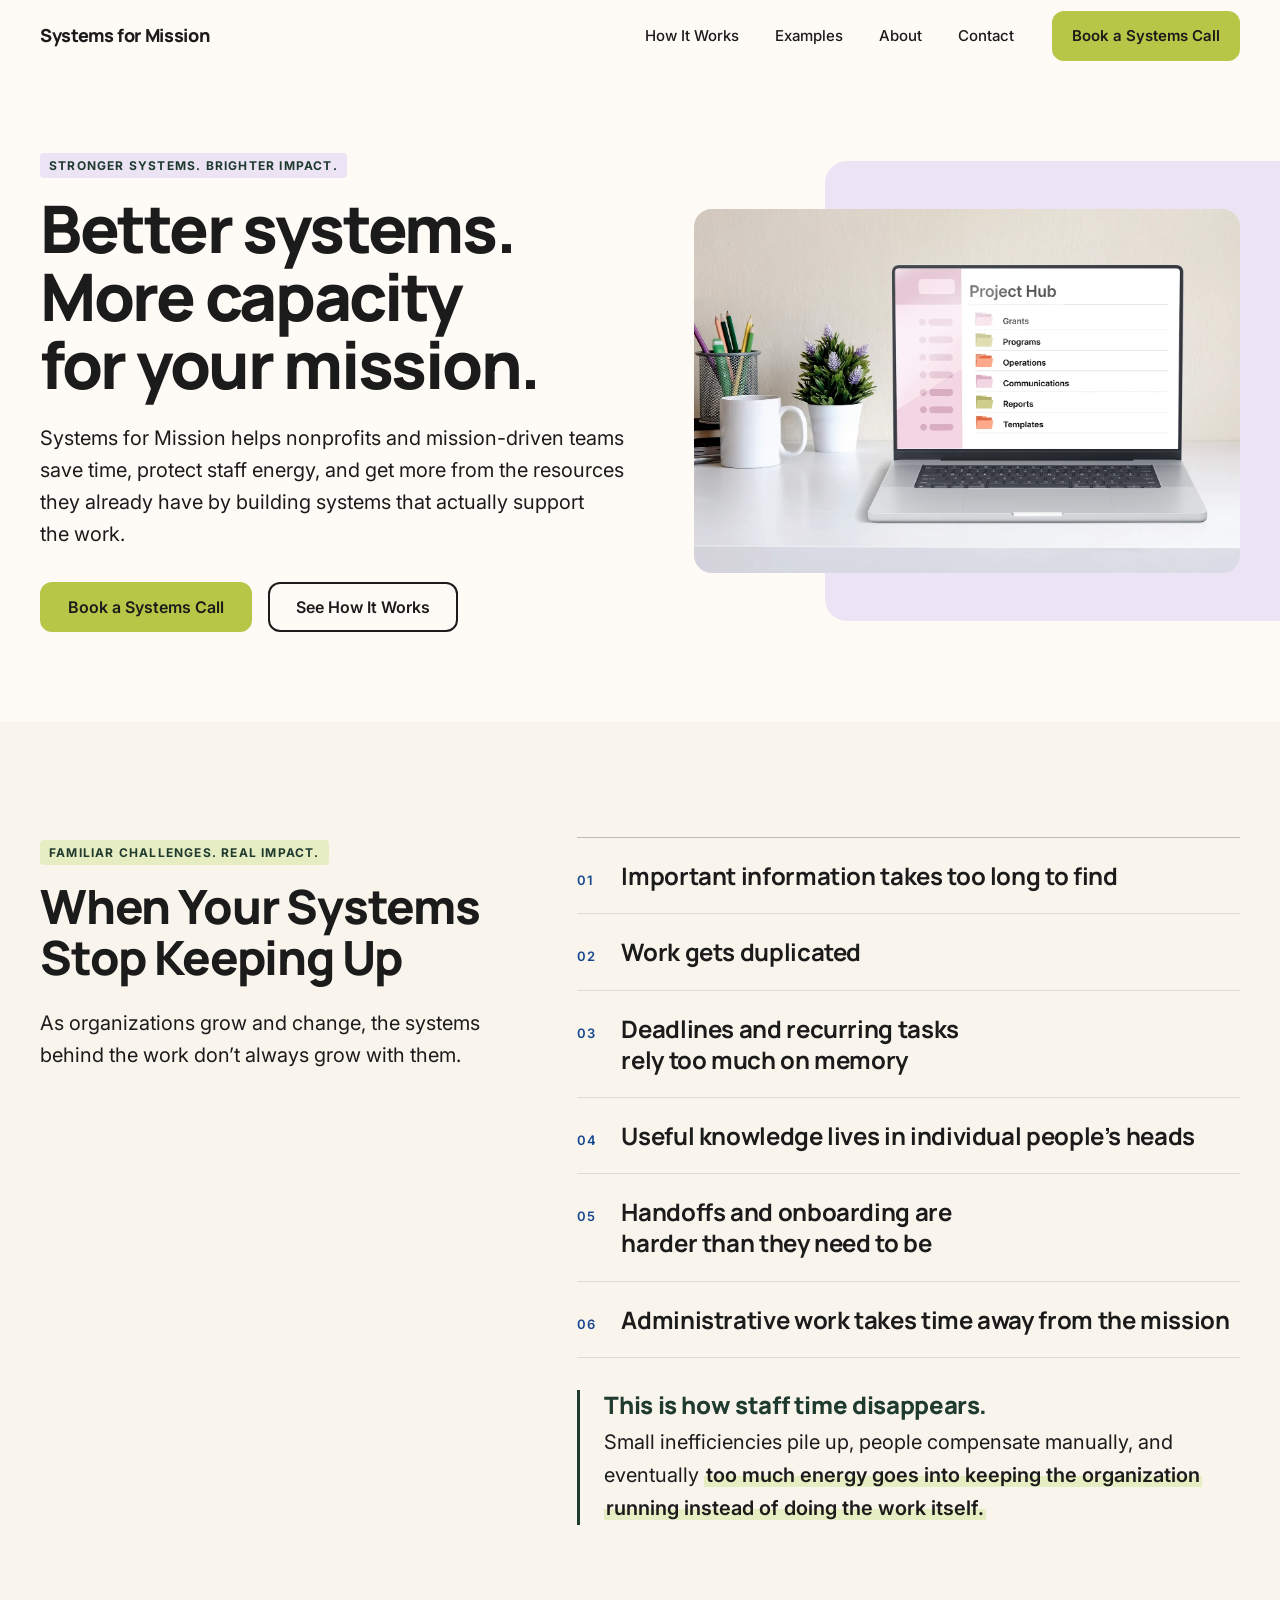
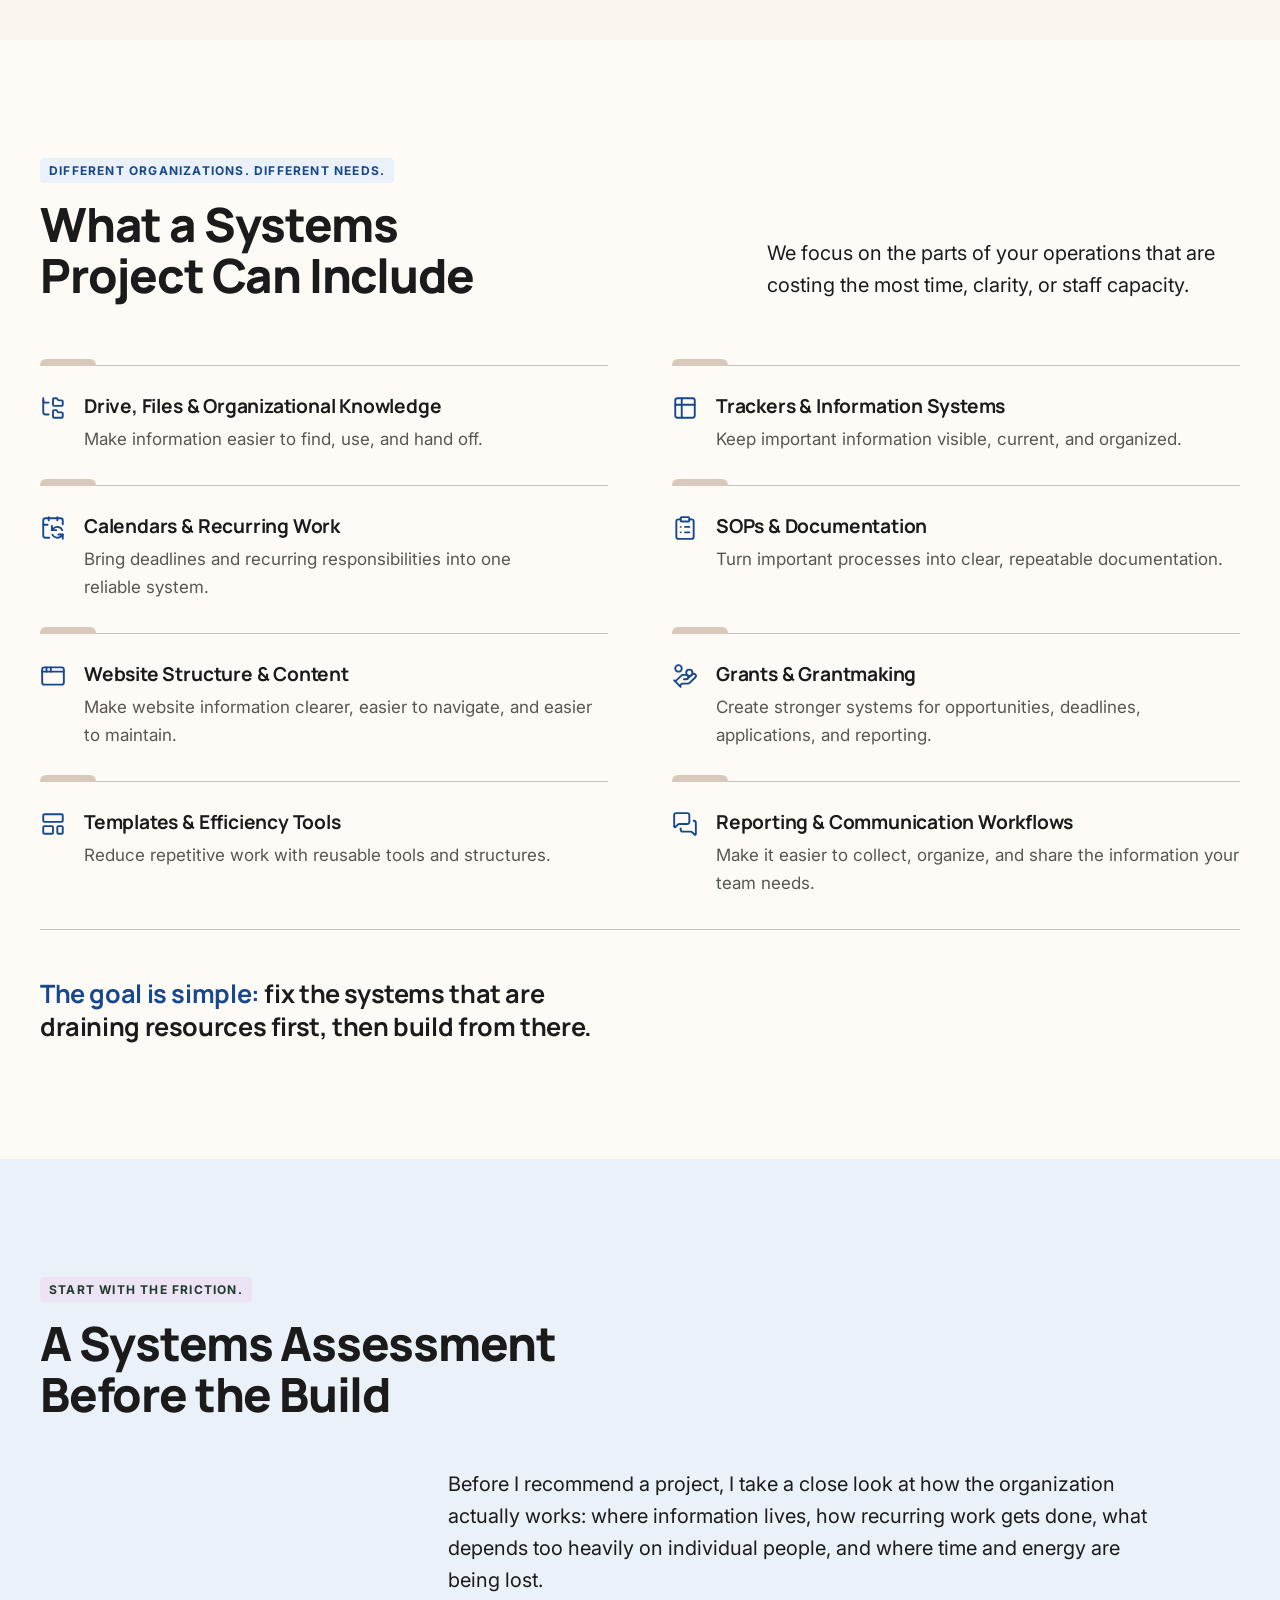
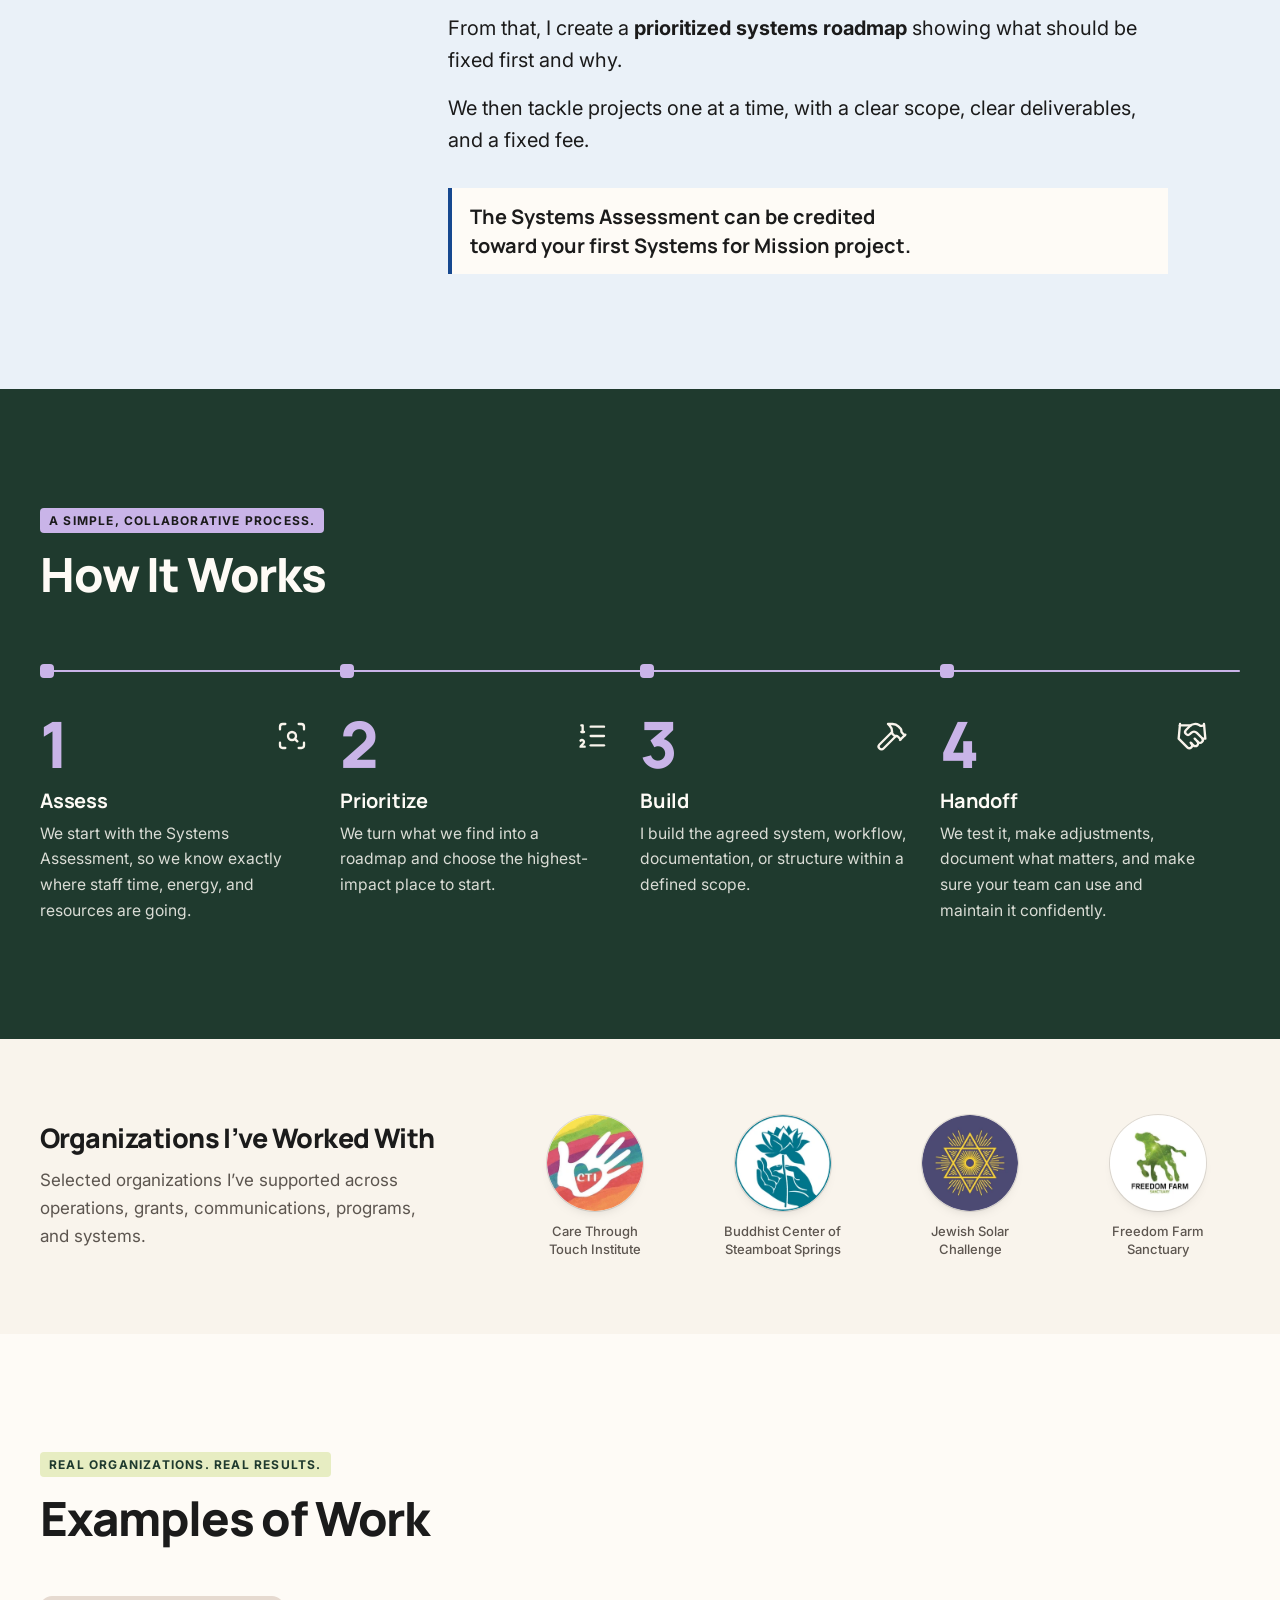
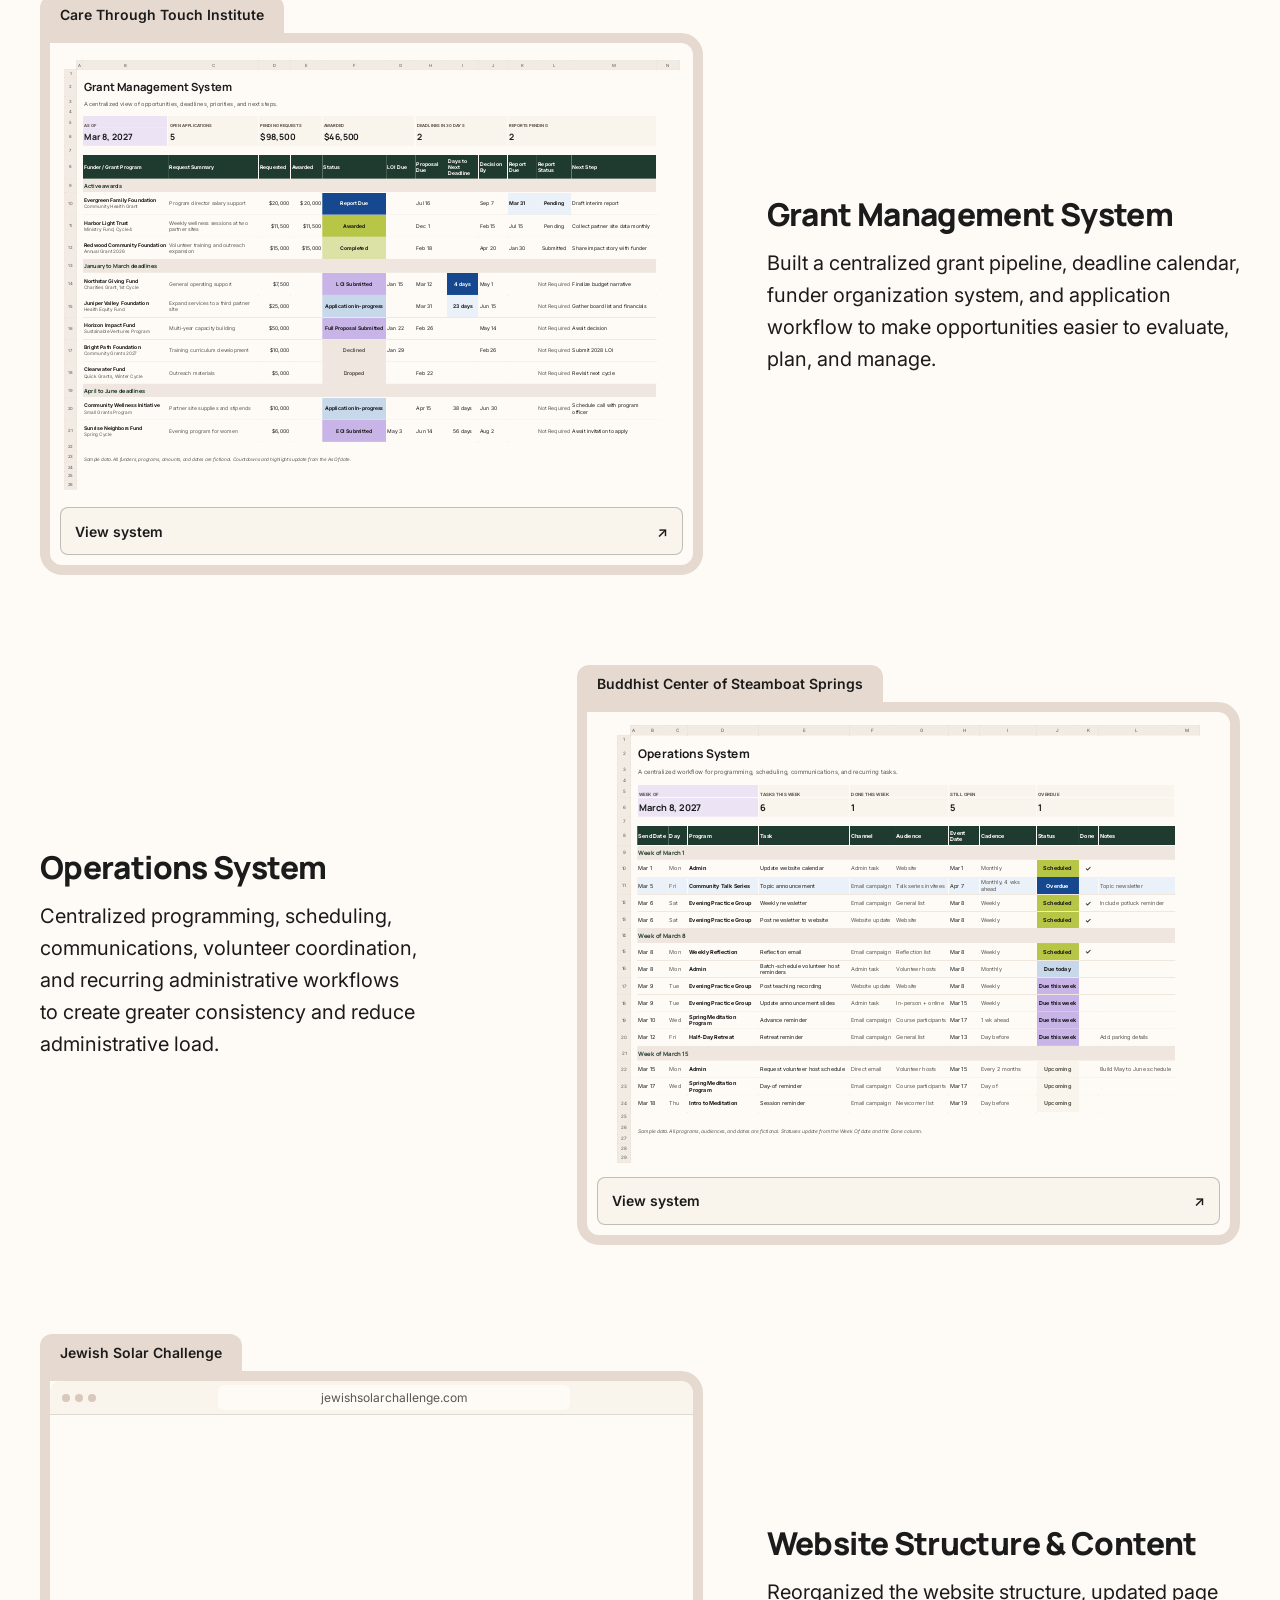
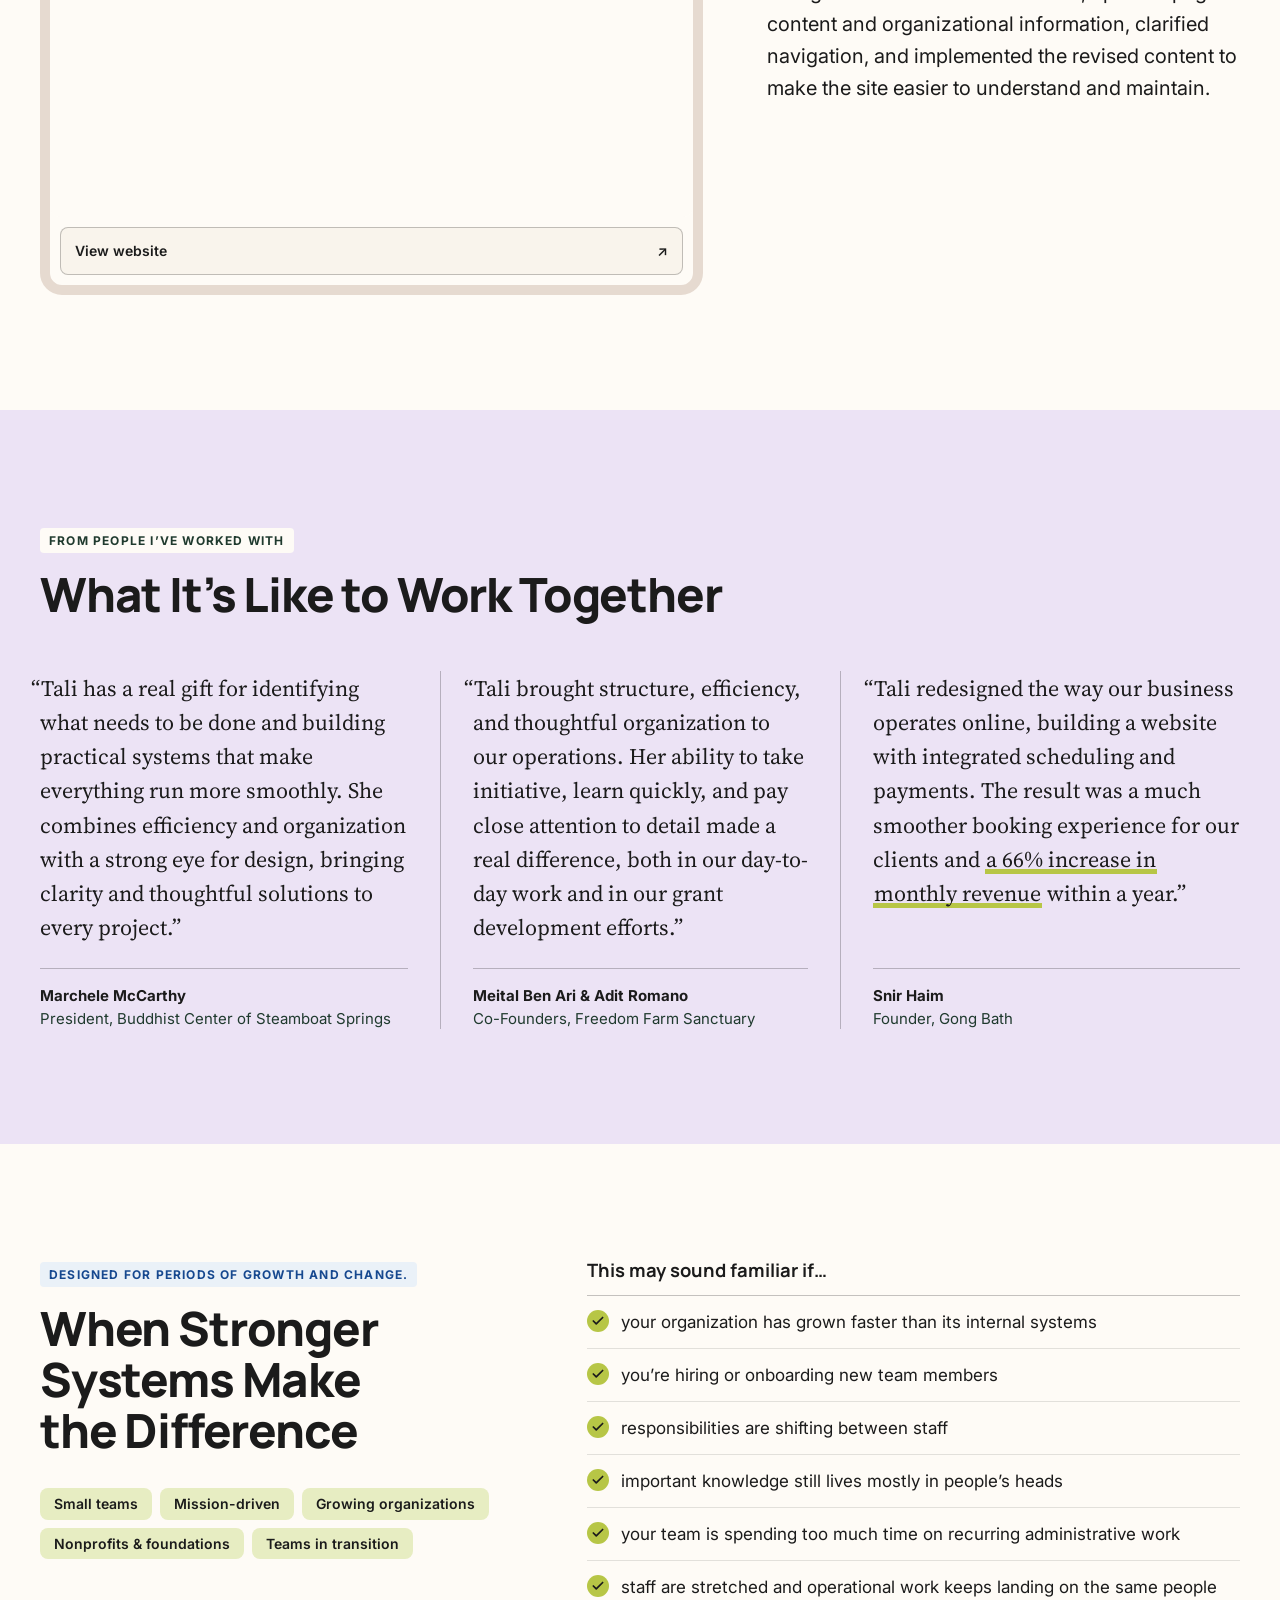
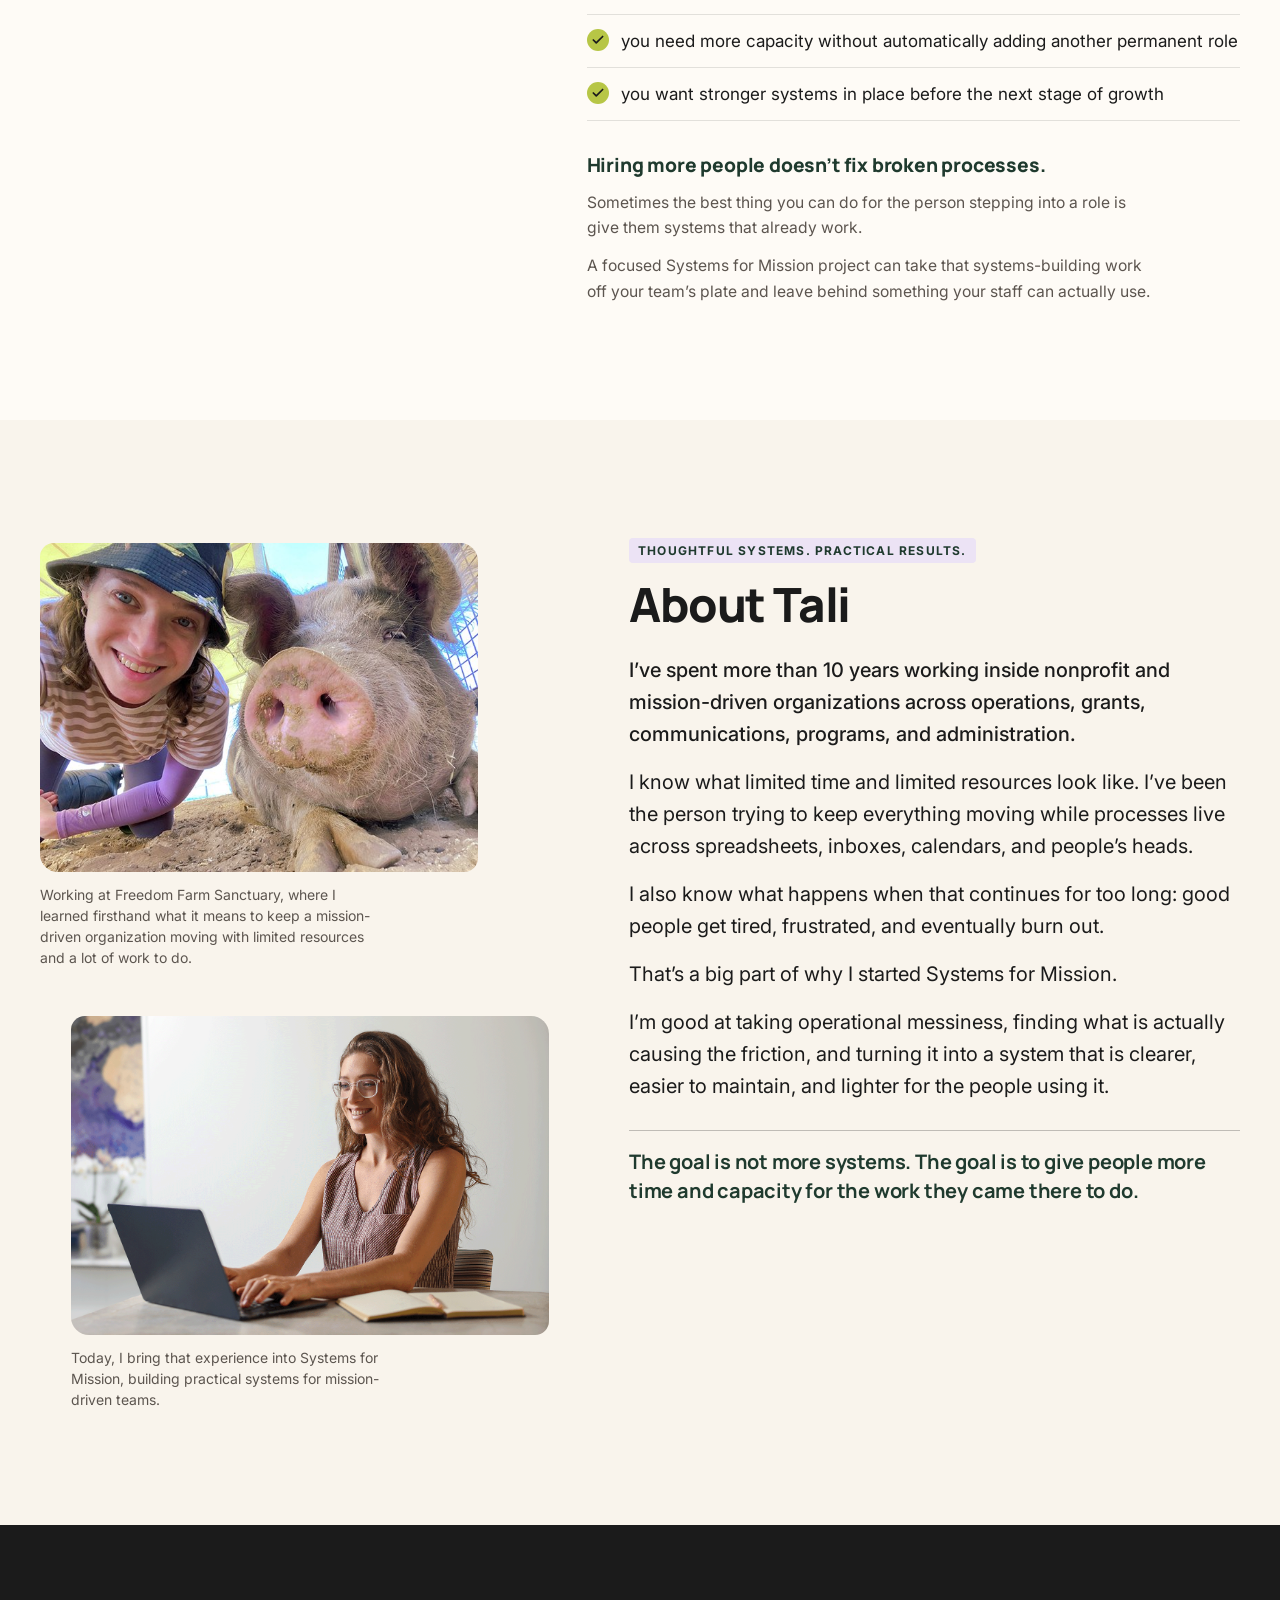
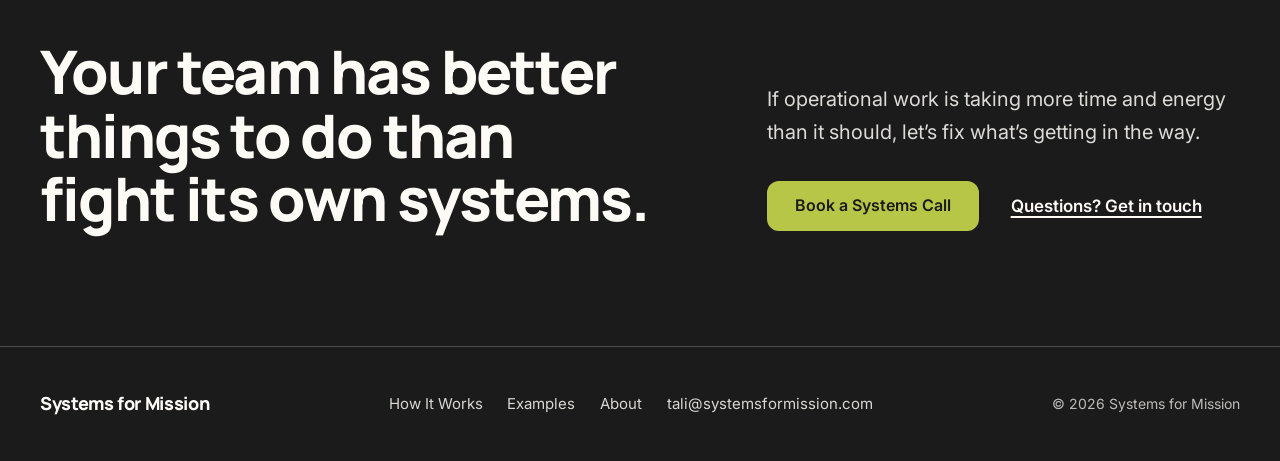
==== commit ccdc01c5: "update website" ====
--- a/index.html
+++ b/index.html
@@ -20,7 +20,7 @@
   <link rel="preconnect" href="https://fonts.googleapis.com">
   <link rel="preconnect" href="https://fonts.gstatic.com" crossorigin>
   <link rel="stylesheet" href="https://fonts.googleapis.com/css2?family=Inter:wght@400;500;600;700&family=Manrope:wght@600;700;800&family=Source+Serif+4:opsz,wght@8..60,400&display=swap">
-  <link rel="stylesheet" href="styles.css?v=20261025-2">
+  <link rel="stylesheet" href="styles.css?v=20261031">
   <script src="script.js?v=20261025-2" defer></script>
 </head>
 <body>
@@ -367,12 +367,23 @@
         </header>
 
         <div class="testimonials">
-          <!-- Additional approved testimonials can be added as subsequent figures. -->
           <figure class="quote" data-reveal style="--d:1">
             <blockquote>
-              <p>“Tali is remarkably efficient and organized, with a real gift for seeing what needs to be done and building systems that make work run more smoothly. She also has a strong eye for graphics and web design, bringing clarity and thoughtful systems thinking to every project.”</p>
+              <p>“Tali has a real gift for identifying what needs to be done and building practical systems that make everything run more smoothly. She combines efficiency and organization with a strong eye for design, bringing clarity and thoughtful solutions to every project.”</p>
             </blockquote>
-            <figcaption><strong>Marchele McCarthy</strong><span>Buddhist Center of Steamboat Springs President</span></figcaption>
+            <figcaption><strong>Marchele McCarthy</strong><span>President, Buddhist Center of Steamboat Springs</span></figcaption>
+          </figure>
+          <figure class="quote" data-reveal style="--d:2">
+            <blockquote>
+              <p>“Tali brought structure, efficiency, and thoughtful organization to our operations. Her ability to take initiative, learn quickly, and pay close attention to detail made a real difference, both in our day-to-day work and in our grant development efforts.”</p>
+            </blockquote>
+            <figcaption><strong>Meital Ben Ari &amp; Adit Romano</strong><span>Co-Founders, Freedom Farm Sanctuary</span></figcaption>
+          </figure>
+          <figure class="quote" data-reveal style="--d:3">
+            <blockquote>
+              <p>“Tali redesigned the way our business operates online, building a website with integrated scheduling and payments. The result was a much smoother booking experience for our clients and <span class="quote-stat">a 66% increase in monthly revenue</span> within a year.”</p>
+            </blockquote>
+            <figcaption><strong>Snir Haim</strong><span>Founder, Gong Bath</span></figcaption>
           </figure>
         </div>
       </div>
--- a/styles.css
+++ b/styles.css
@@ -947,40 +947,60 @@
 }
 
 
-/* ---------- 15. Testimonial: an editorial quote, no card ---------- */
+/* ---------- 15. Testimonials: three editorial quotes, no cards ---------- */
 .testimonials-section { background: var(--lavender-tint); }
 
-.testimonials { display: grid; gap: var(--s-6); }
-.quote { display: grid; gap: var(--s-4); }
-.quote + .quote { padding-top: var(--s-6); border-top: 1px solid var(--line-strong); }
+/* Phones and tablets: stacked, separated by a thin rule */
+.testimonials { display: grid; gap: var(--s-5); }
+.quote {
+  display: grid;
+  grid-template-rows: 1fr auto; /* attributions line up along the bottom */
+  gap: var(--s-4);
+  margin: 0;
+}
+.quote + .quote { padding-top: var(--s-5); border-top: 1px solid var(--line-strong); }
 
 .quote blockquote p {
   max-width: 32em;
   font-family: var(--font-quote);
-  font-size: clamp(1.375rem, 1.1rem + 1.1vw, 2.125rem);
+  font-size: clamp(1.1875rem, 1.05rem + 0.45vw, 1.375rem);
   font-weight: 400;
-  line-height: 1.5;
+  line-height: 1.55;
   text-indent: -0.42em; /* hangs the opening quotation mark in the margin */
+}
+/* The measurable result gets a soft Citron underline */
+.quote-stat {
+  padding-inline: 1px;
+  background: linear-gradient(to top, var(--citron) 0 0.22em, transparent 0.22em);
+  -webkit-box-decoration-break: clone;
+  box-decoration-break: clone;
 }
 .quote figcaption {
   display: grid;
   gap: 2px;
   padding-top: var(--s-3);
   border-top: 1px solid var(--line-strong);
-  max-width: 24em;
-  font-size: 1rem;
+  font-size: 0.9375rem;
   line-height: 1.4;
 }
+.quote figcaption strong { font-weight: 700; }
 .quote figcaption span { color: var(--pine); }
 
-@media (min-width: 900px) {
-  .testimonials-grid {
-    display: grid;
-    grid-template-columns: minmax(0, 4fr) minmax(0, 8fr);
-    gap: var(--s-7);
-    align-items: start;
-  }
-  .testimonials-grid .section-head { margin-bottom: 0; }
+/* Desktop: three equal columns divided by thin vertical rules */
+@media (min-width: 1024px) {
+  .testimonials {
+    grid-template-columns: repeat(3, minmax(0, 1fr));
+    grid-template-rows: 1fr auto;
+    gap: 0;
+  }
+  /* Quotes and attributions share rows across all three columns, so the names line up */
+  @supports (grid-template-rows: subgrid) {
+    .quote { grid-row: span 2; grid-template-rows: subgrid; row-gap: var(--s-4); }
+  }
+  .quote { padding-inline: var(--s-5); }
+  .quote:first-child { padding-left: 0; }
+  .quote:last-child { padding-right: 0; }
+  .quote + .quote { padding-top: 0; border-top: 0; border-left: 1px solid var(--line-strong); }
 }
 
 /* ---------- 16. Who it's for ---------- */
